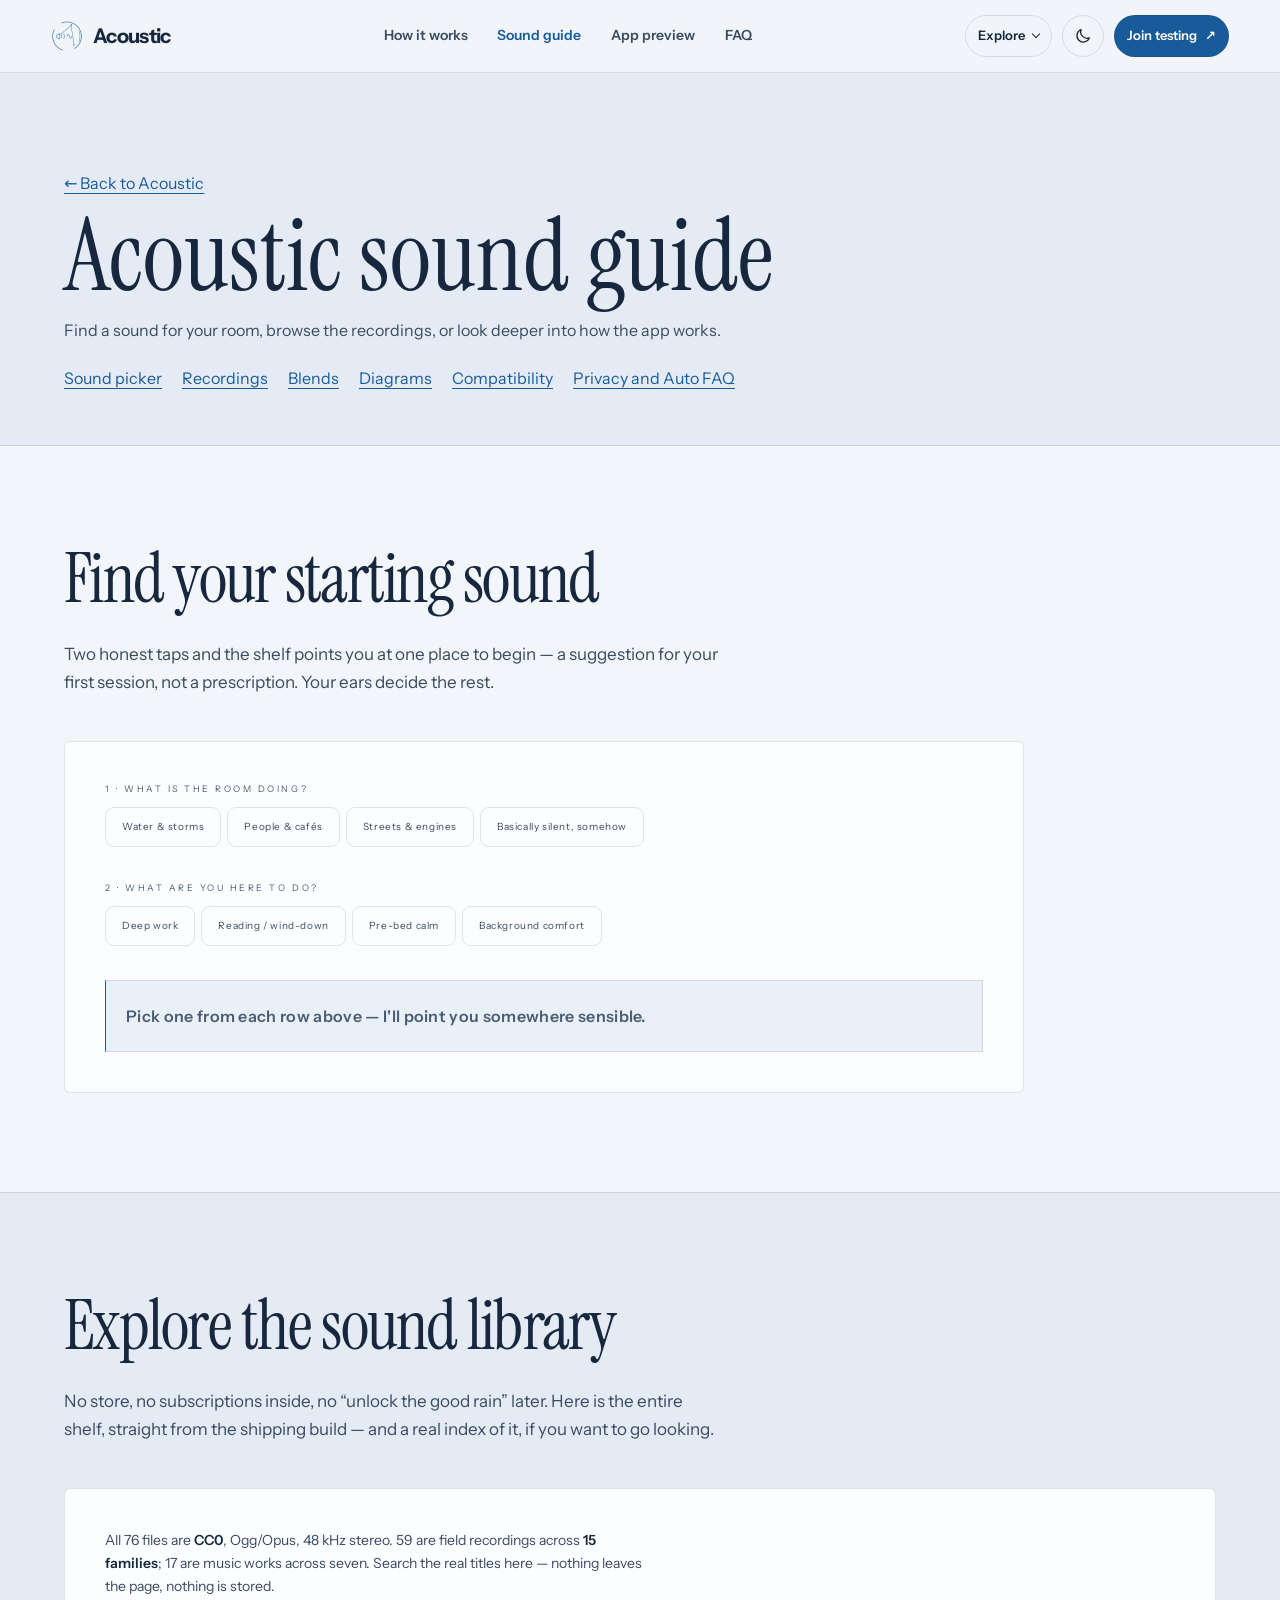
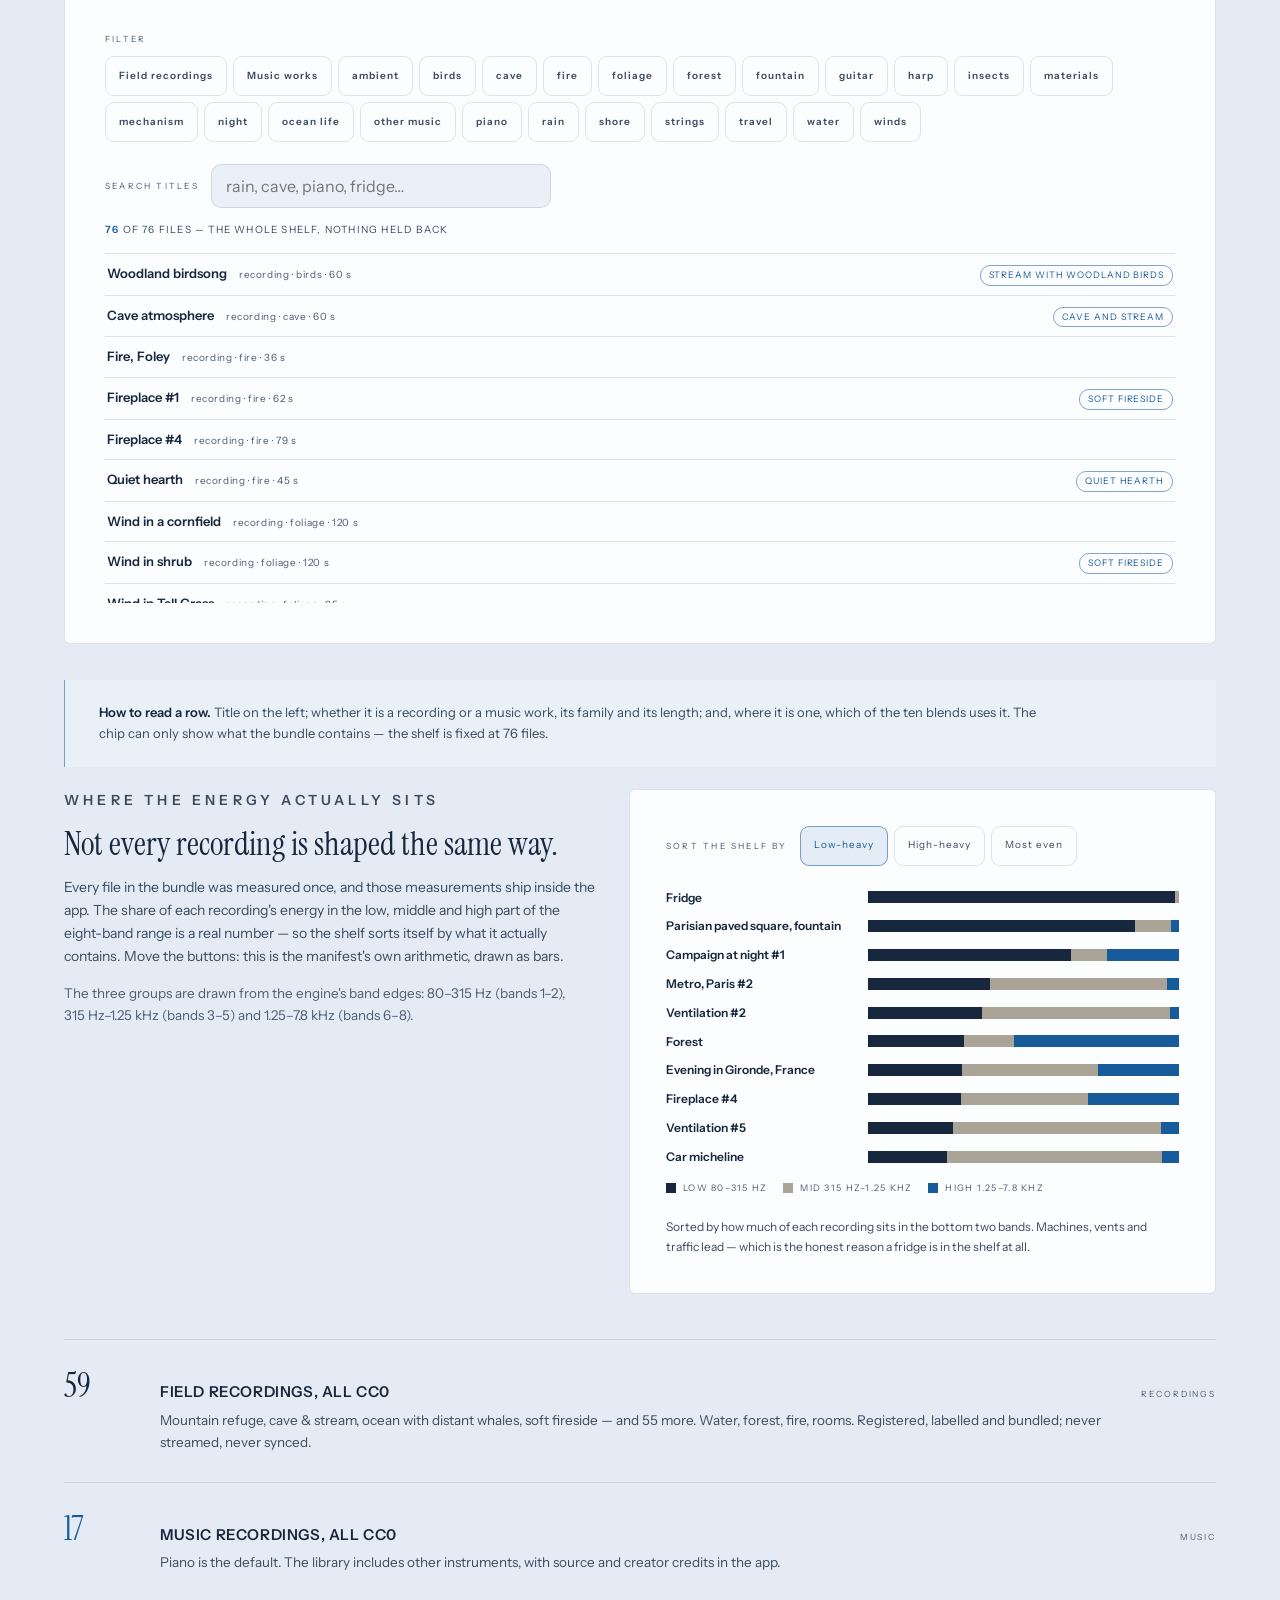
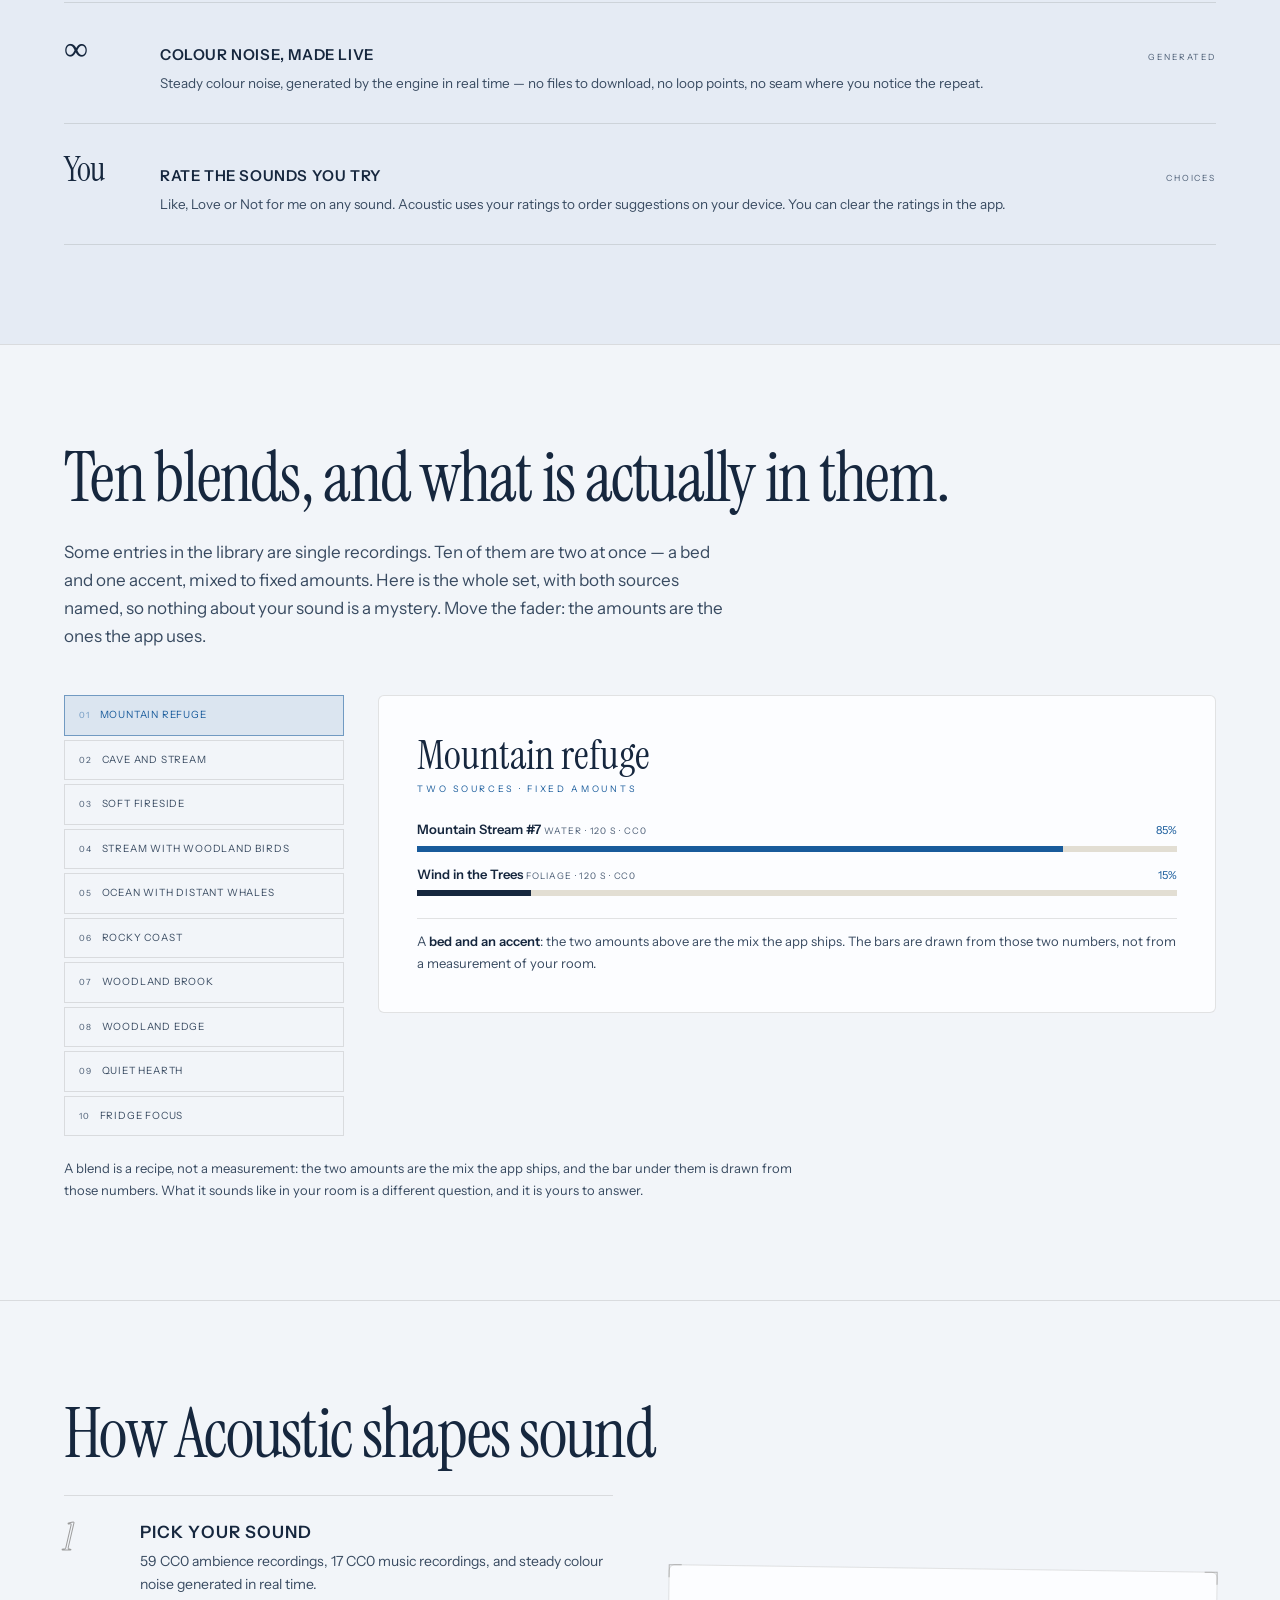
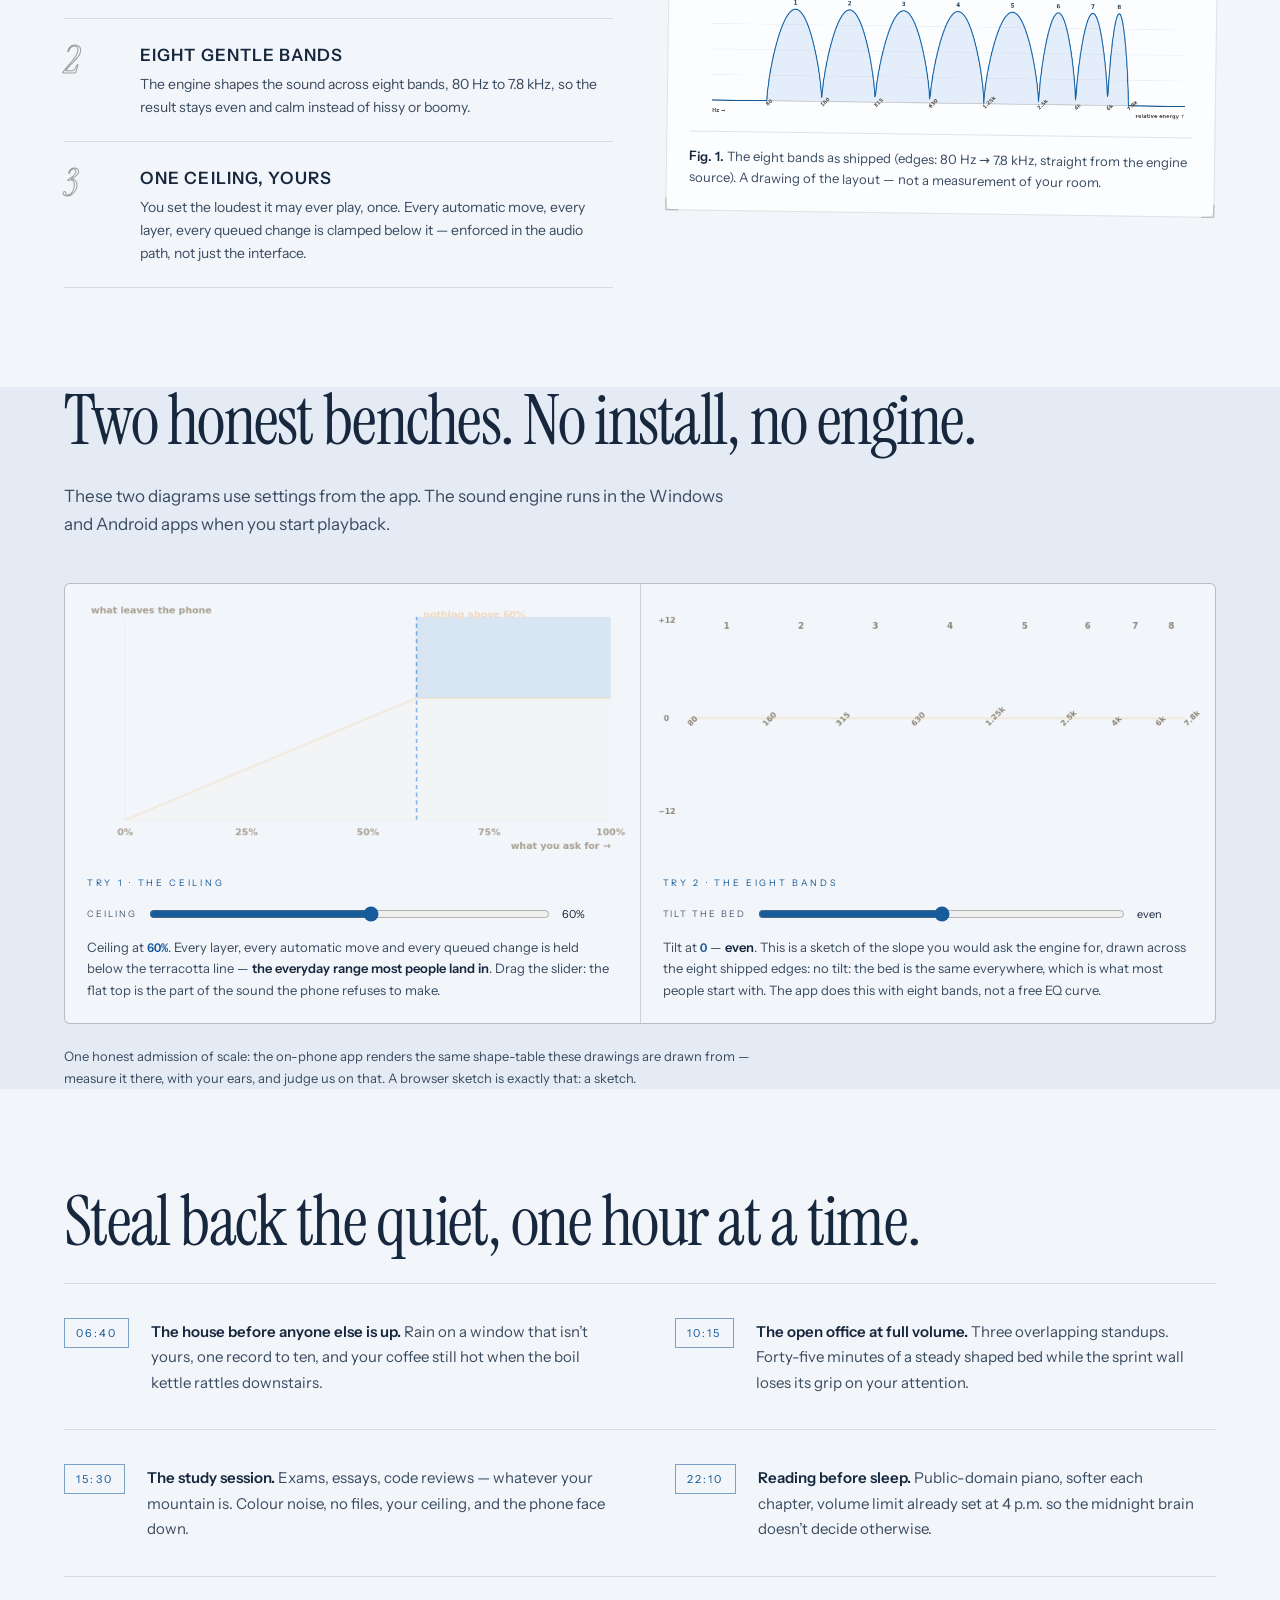
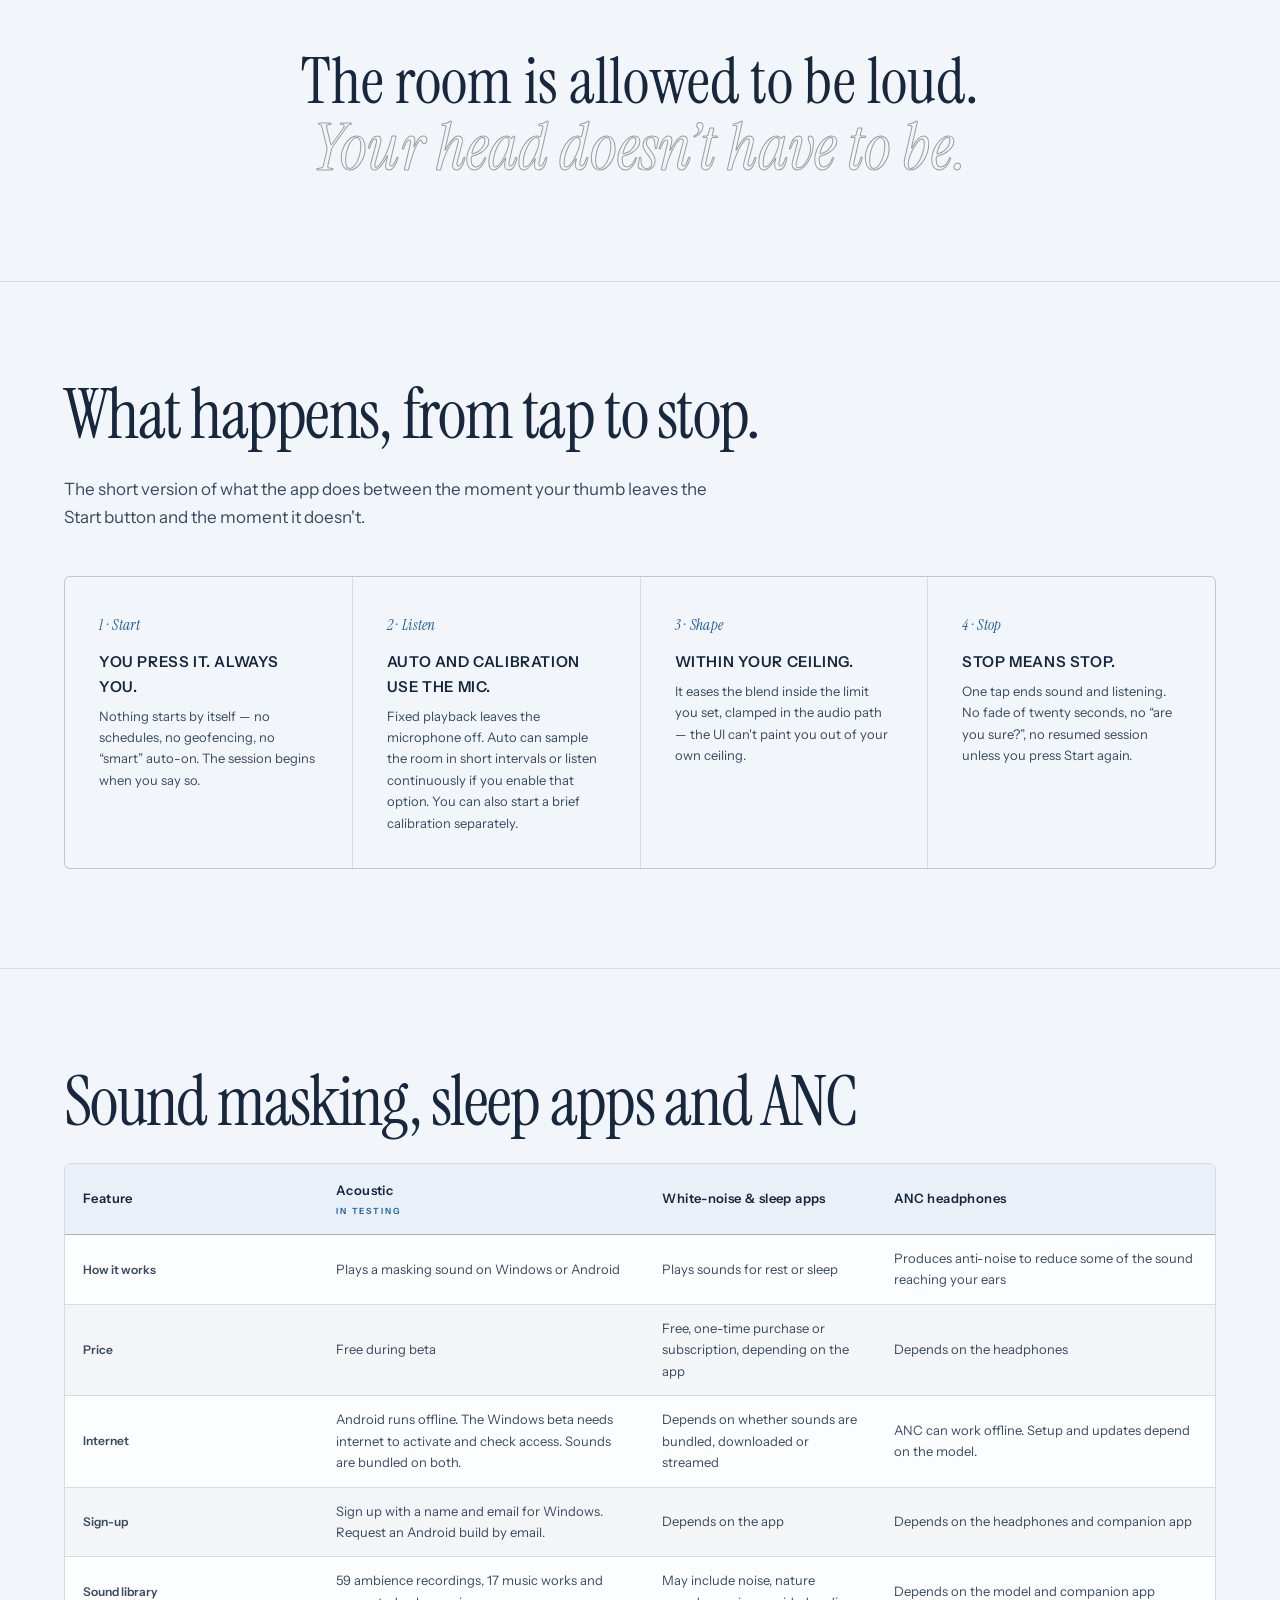
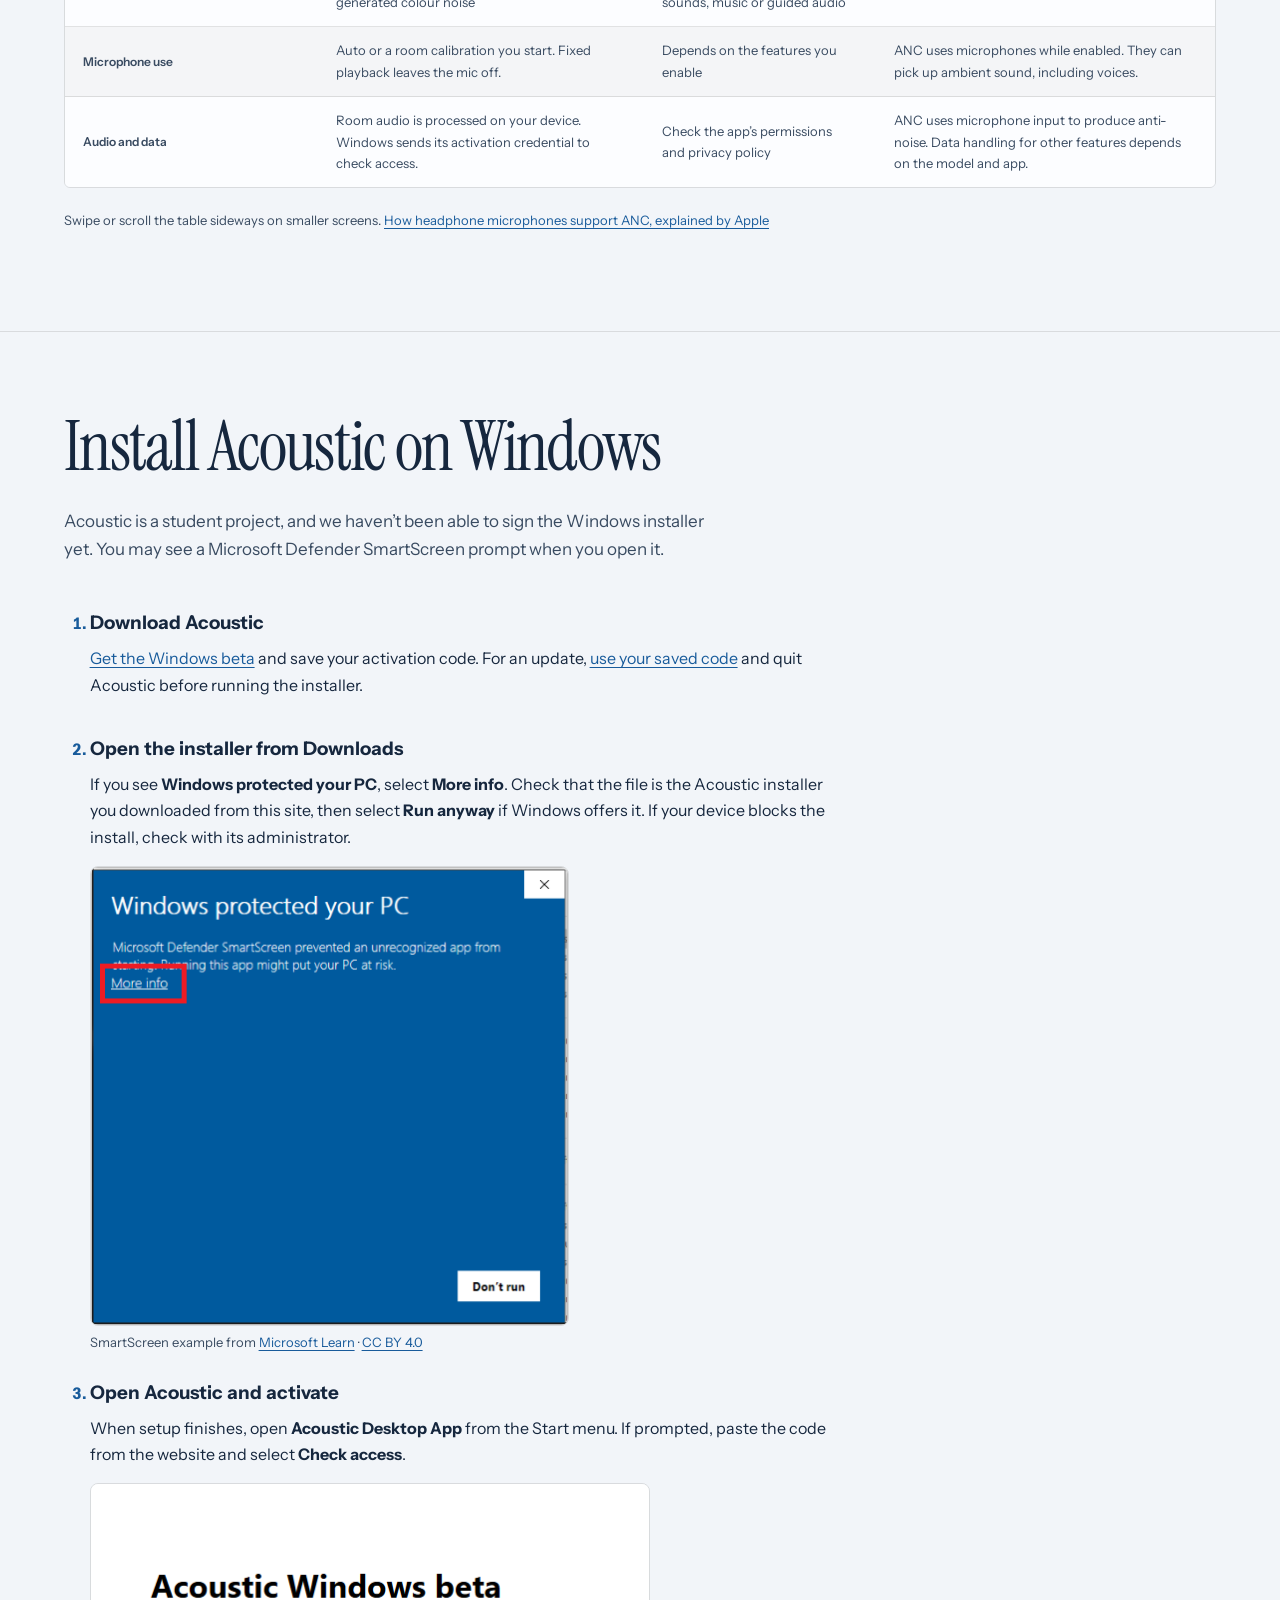
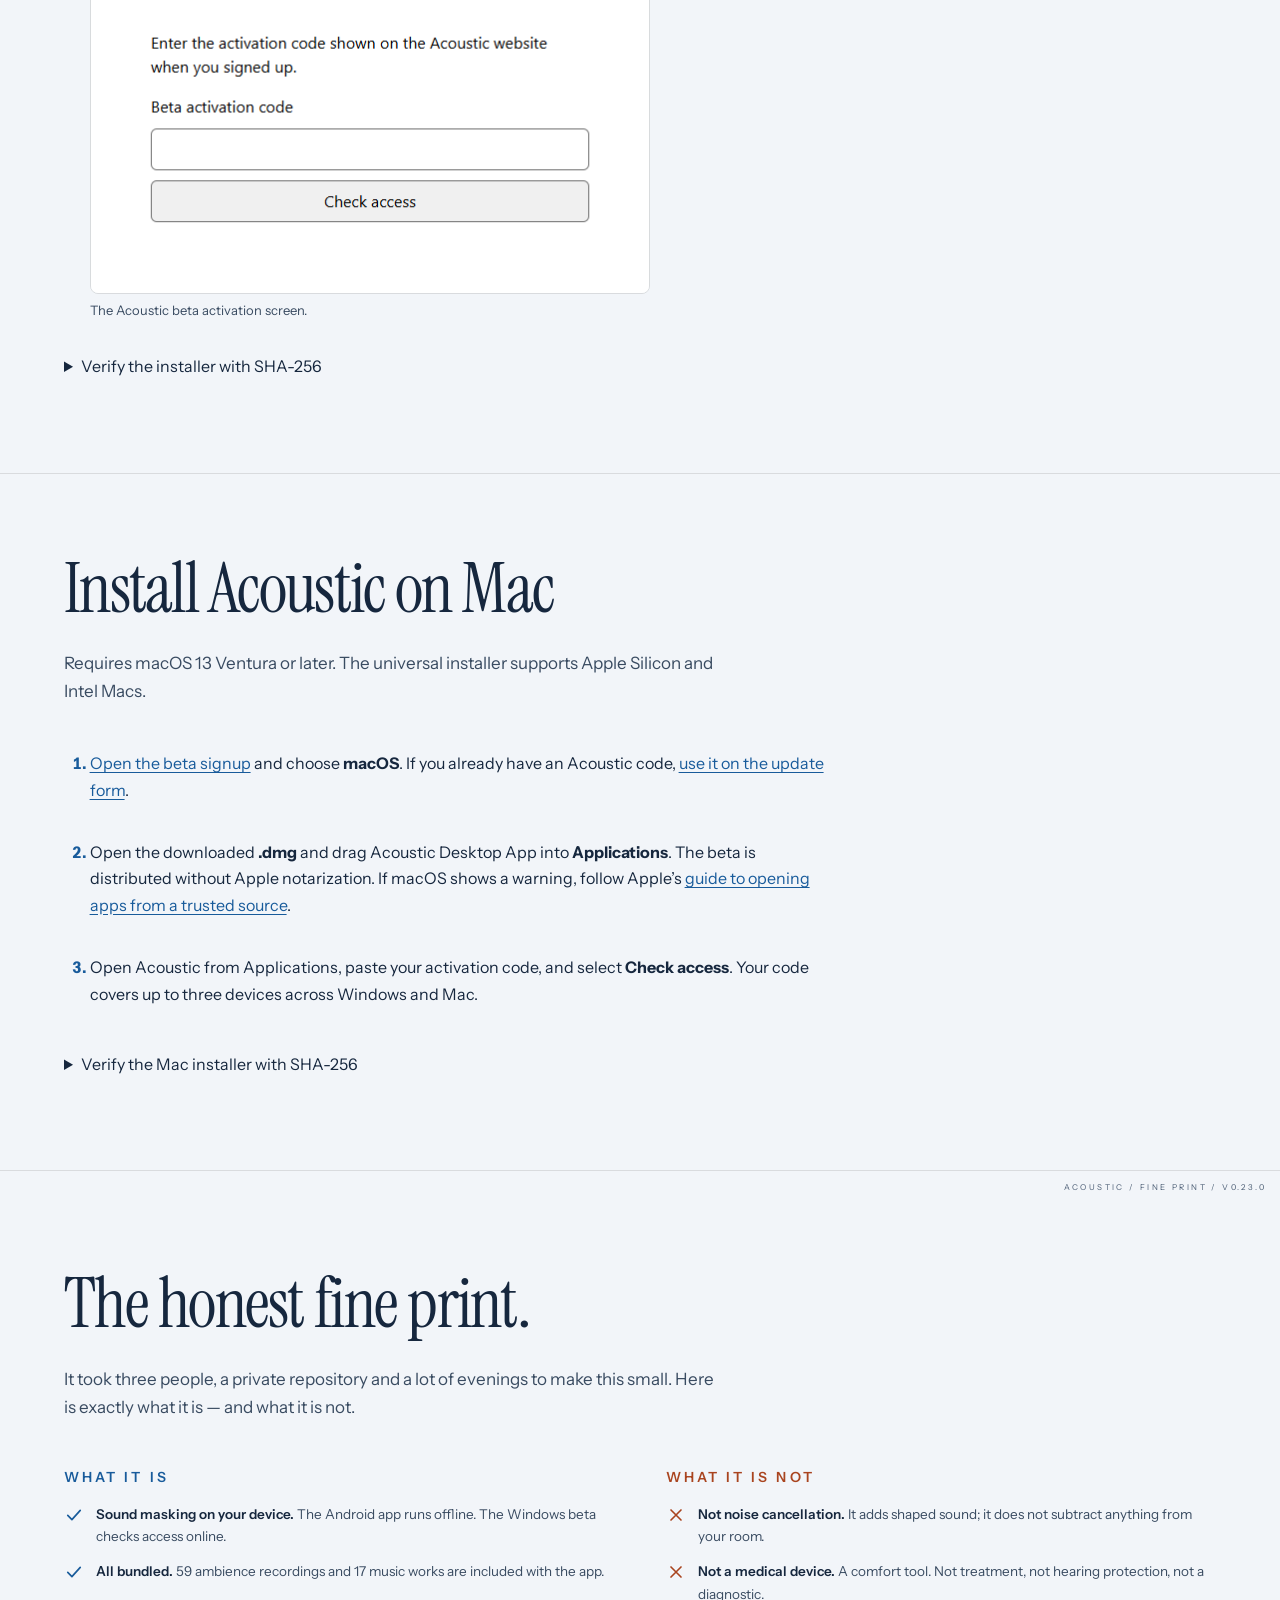
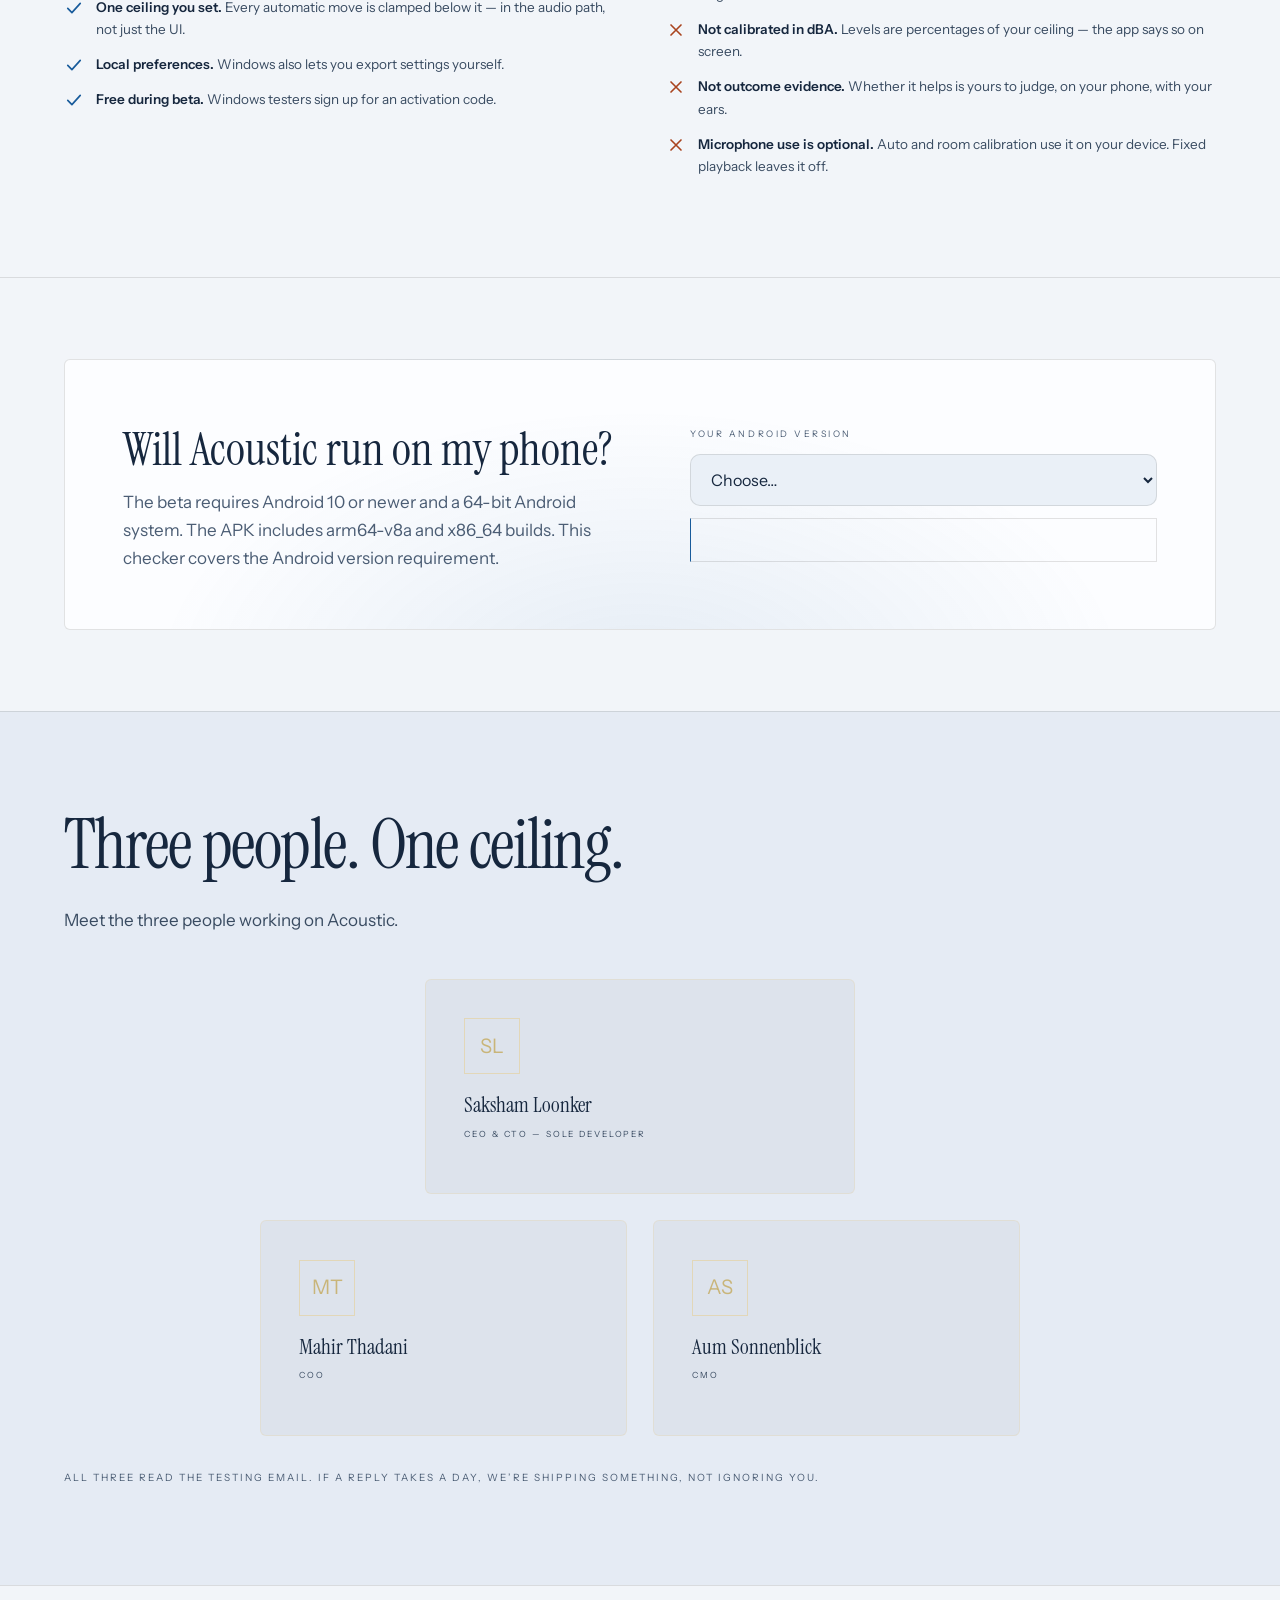
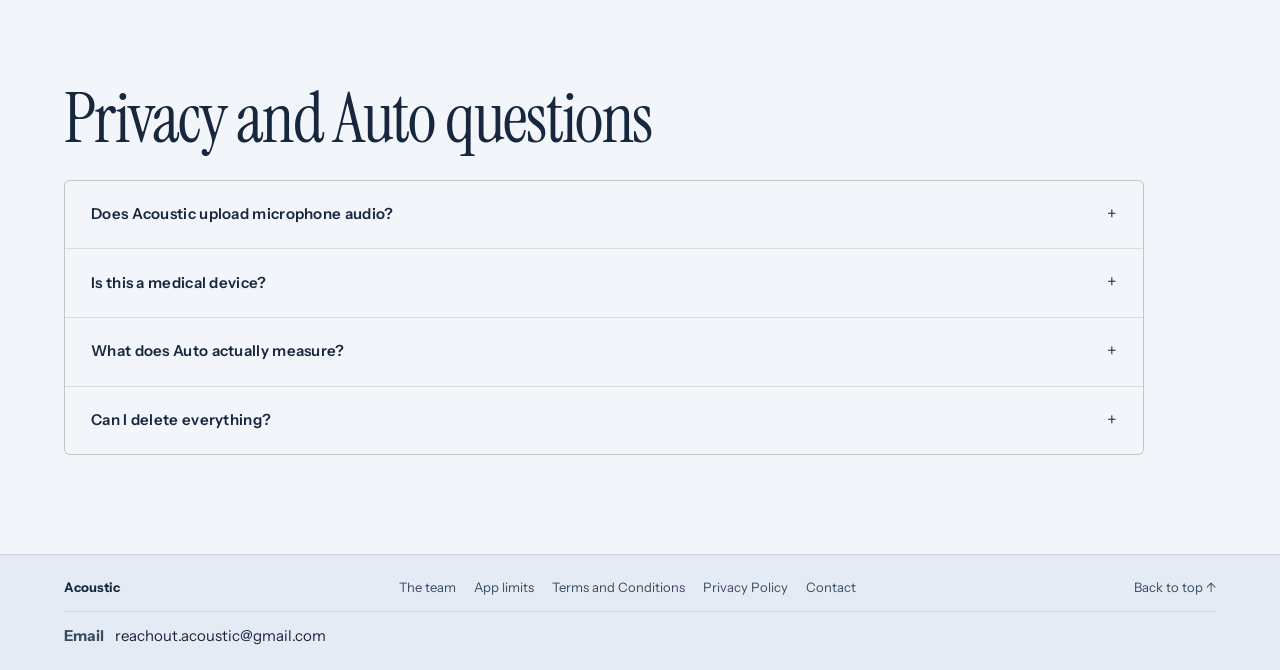
==== guide.html @ ef5dbf3a "Publish the managed Mac beta with shared desktop access" ====
<!DOCTYPE html>
<html lang="en">
<head>
  <meta charset="utf-8">
  <meta name="viewport" content="width=device-width, initial-scale=1">
  <title>Acoustic sound guide</title>
  <meta name="description" content="Explore Acoustic&rsquo;s recordings, blends, and sound-shaping tools.">
  <meta name="theme-color" media="(prefers-color-scheme: light)" content="#f2f5f9">
<meta name="theme-color" media="(prefers-color-scheme: dark)" content="#0b1019">
<script>
  (function () {
    try {
      var saved = localStorage.getItem("acoustic-theme");
      var theme = (saved === "light" || saved === "dark") ? saved : (window.matchMedia("(prefers-color-scheme: light)").matches ? "light" : "dark");
      document.documentElement.setAttribute("data-theme", theme);
    } catch (e) {
      document.documentElement.setAttribute("data-theme", "dark");
    }
  })();
</script>
  <link rel="icon" type="image/png" sizes="64x64" href="favicon.png">
  <link rel="apple-touch-icon" href="apple-touch-icon.png">
  <meta property="og:type" content="website">
  <meta property="og:title" content="Acoustic sound guide">
  <meta property="og:description" content="Explore Acoustic&rsquo;s recordings, blends, and sound-shaping tools.">
  <meta property="og:image" content="assets/og-image.png">
  <meta name="twitter:card" content="summary_large_image">
  <link rel="stylesheet" href="styles.css">
</head>
<body>

<a class="skip-link" href="#top">Skip to main content</a>
<div class="circle-cursor" aria-hidden="true"><i></i><b></b></div>
<header class="site-head" id="siteHead">
  <div class="head-inner">
    <a class="site-logo" href="index.html" aria-label="Acoustic home">
      <img class="logo-mark logo-ondark" src="assets/logo-mark-ondark.png" alt="" width="32" height="32">
      <img class="logo-mark logo-onlight" src="assets/logo-mark-onlight.png" alt="" width="32" height="32">
      <span class="logo-word">Acoustic</span>
    </a>
    <nav class="site-nav" aria-label="Main navigation">
      <a href="index.html#how">How it works</a>
      <a href="guide.html" aria-current="page">Sound guide</a>
      <a href="index.html#app">App preview</a>
      <a href="index.html#questions">FAQ</a>
    </nav>
    <div class="head-meta">
      <details class="nav-menu" id="sectionMenu">
        <summary>Explore <span aria-hidden="true"></span></summary>
        <nav class="nav-menu-links" aria-label="Explore Acoustic">
          <a href="index.html">Home</a>
          <a href="#picker">Find your sound</a>
          <a href="#inside">Sound library</a>
          <a href="#blends">Sound blends</a>
          <a href="#rig">Interactive diagrams</a>
          <a href="#compat">Compatibility</a>
          <a href="#team">The team</a>
          <a href="#questions">Privacy and Auto FAQ</a>
        </nav>
      </details>
      <button type="button" class="theme-toggle" id="themeToggle" aria-pressed="false" aria-label="Toggle light and dark mode" title="Toggle light and dark mode">
        <svg class="theme-sun" width="18" height="18" viewBox="0 0 24 24" fill="none" stroke="currentColor" stroke-width="1.7" stroke-linecap="round" aria-hidden="true"><circle cx="12" cy="12" r="4.2"/><path d="M12 2v3M12 19v3M2 12h3M19 12h3M4 4l2 2M18 18l2 2M4 20l2-2M18 6l2-2"/></svg>
        <svg class="theme-moon" width="18" height="18" viewBox="0 0 24 24" fill="none" stroke="currentColor" stroke-width="1.7" stroke-linecap="round" stroke-linejoin="round" aria-hidden="true"><path d="M20.4 14.5A8.5 8.5 0 0 1 9.5 3.6a8.5 8.5 0 1 0 10.9 10.9z"/></svg>
      </button>
      <a class="head-cta" href="index.html#get">Join testing <span aria-hidden="true">&nearr;</span></a>
    </div>
  </div>
  <div class="reading-progress" aria-hidden="true"></div>
</header>

<main id="top" tabindex="-1">
  <section class="guide-intro">
    <div class="wrap">
      <a class="guide-back" href="index.html">&larr; Back to Acoustic</a>
      <h1>Acoustic sound guide</h1>
      <p>Find a sound for your room, browse the recordings, or look deeper into how the app works.</p>
      <nav aria-label="Guide contents">
        <a href="#picker">Sound picker</a>
        <a href="#inside">Recordings</a>
        <a href="#blends">Blends</a>
        <a href="#rig">Diagrams</a>
        <a href="#compat">Compatibility</a>
        <a href="#questions">Privacy and Auto FAQ</a>
      </nav>
    </div>
  </section>
  <section class="band" id="picker">
    <div class="wrap">
      <div class="sec-head"><h2>Find your starting sound</h2></div>
      <p class="sec-strap">Two honest taps and the shelf points you at one place to begin — a suggestion for your first session, not a prescription. Your ears decide the rest.</p>
      <div class="picker" id="startPicker">
        <div class="picker-q">
          <p class="picker-label" id="q1Label">1 · What is the room doing?</p>
          <div class="picker-opts" role="group" aria-labelledby="q1Label" data-q="room">
            <button type="button" data-answer="water" aria-pressed="false">Water &amp; storms</button>
            <button type="button" data-answer="voices" aria-pressed="false">People &amp; caf&eacute;s</button>
            <button type="button" data-answer="street" aria-pressed="false">Streets &amp; engines</button>
            <button type="button" data-answer="quiet" aria-pressed="false">Basically silent, somehow</button>
          </div>
        </div>
        <div class="picker-q">
          <p class="picker-label" id="q2Label">2 · What are you here to do?</p>
          <div class="picker-opts" role="group" aria-labelledby="q2Label" data-q="task">
            <button type="button" data-answer="deep" aria-pressed="false">Deep work</button>
            <button type="button" data-answer="read" aria-pressed="false">Reading / wind-down</button>
            <button type="button" data-answer="sleep" aria-pressed="false">Pre-bed calm</button>
            <button type="button" data-answer="comfort" aria-pressed="false">Background comfort</button>
          </div>
        </div>
        <div class="picker-result" id="pickerResult" data-ready="false" role="status" aria-live="polite">
          <strong>Pick one from each row above — I'll point you somewhere sensible.</strong>
        </div>
      </div>
    </div>
  </section>
  <section class="band band-tint" id="inside">
    <div class="wrap">
      <div class="sec-head"><h2>Explore the sound library</h2></div>
      <p class="sec-strap">No store, no subscriptions inside, no &ldquo;unlock the good rain&rdquo; later. Here is the entire shelf, straight from the shipping build — and a real index of it, if you want to go looking.</p>
      <div class="shelf-index">
        <p class="shelf-line">All 76 files are <b>CC0</b>, Ogg/Opus, 48&nbsp;kHz stereo. 59 are field recordings across <b>15 families</b>; 17 are music works across seven. Search the real titles here — nothing leaves the page, nothing is stored.</p>
        <div class="shelf-filter" role="group" aria-labelledby="shelfFilterLabel">
          <p class="shelf-filter-label" id="shelfFilterLabel">Filter</p>
          <div class="shelf-chips" id="shelfChips"></div>
        </div>
        <p class="shelf-search-line">
          <label for="shelfSearch">Search titles</label>
          <input type="search" id="shelfSearch" placeholder="rain, cave, piano, fridge…" autocomplete="off">
        </p>
        <p class="shelf-count-line" id="shelfCount" role="status" aria-live="polite"></p>
        <div class="shelf-list" id="shelfList" role="group" aria-label="Bundled files" tabindex="0"></div>
      </div>
      <div class="shelf-key-line">
        <p><b>How to read a row.</b> Title on the left; whether it is a recording or a music work, its family and its length; and, where it is one, which of the ten blends uses it. The chip can only show what the bundle contains — the shelf is fixed at 76 files.</p>
      </div>
      <div class="spectrum" id="spectrum">
        <div class="spectrum-copy">
          <p class="eyebrow">Where the energy actually sits</p>
          <h3>Not every recording is shaped the same&nbsp;way.</h3>
          <p>Every file in the bundle was measured once, and those measurements ship inside the app. The share of each recording's energy in the low, middle and high part of the eight-band range is a real number — so the shelf sorts itself by what it actually contains. Move the buttons: this is the manifest's own arithmetic, drawn as bars.</p>
          <p class="spectrum-hint">The three groups are drawn from the engine's band edges: 80–315&nbsp;Hz (bands 1–2), 315&nbsp;Hz–1.25&nbsp;kHz (bands 3–5) and 1.25–7.8&nbsp;kHz (bands 6–8).</p>
        </div>
        <div class="spectrum-panel">
          <div class="spectrum-opts" role="group" aria-labelledby="specLabel">
            <p class="spectrum-label" id="specLabel">Sort the shelf by</p>
            <button type="button" data-spec="low" aria-pressed="true">Low-heavy</button>
            <button type="button" data-spec="high" aria-pressed="false">High-heavy</button>
            <button type="button" data-spec="even" aria-pressed="false">Most even</button>
          </div>
          <div class="spectrum-bars" id="specBars" role="img" aria-label="Low, middle and high energy share for the ten most extreme recordings"></div>
          <ul class="spectrum-key">
            <li><b class="swatch spec-low" aria-hidden="true"></b>low 80–315&nbsp;Hz</li>
            <li><b class="swatch spec-mid" aria-hidden="true"></b>mid 315&nbsp;Hz–1.25&nbsp;kHz</li>
            <li><b class="swatch spec-high" aria-hidden="true"></b>high 1.25–7.8&nbsp;kHz</li>
          </ul>
          <p class="spectrum-read" id="specRead" role="status" aria-live="polite"></p>
        </div>
      </div>
      <ul class="contents" aria-label="What the install contains">
        <li class="contents-row">
          <p class="contents-n">59</p>
          <div class="contents-body"><h3>field recordings, all CC0</h3><p>Mountain refuge, cave &amp; stream, ocean with distant whales, soft fireside — and 55 more. Water, forest, fire, rooms. Registered, labelled and bundled; never streamed, never synced.</p></div>
          <span class="contents-tag">recordings</span>
        </li>
        <li class="contents-row">
          <p class="contents-n">17</p>
          <div class="contents-body"><h3>music recordings, all CC0</h3><p>Piano is the default. The library includes other instruments, with source and creator credits in the app.</p></div>
          <span class="contents-tag">music</span>
        </li>
        <li class="contents-row">
          <p class="contents-n">&infin;</p>
          <div class="contents-body"><h3>colour noise, made live</h3><p>Steady colour noise, generated by the engine in real time — no files to download, no loop points, no seam where you notice the repeat.</p></div>
          <span class="contents-tag">generated</span>
        </li>
        <li class="contents-row">
          <p class="contents-n">You</p>
          <div class="contents-body"><h3>Rate the sounds you try</h3><p>Like, Love or Not for me on any sound. Acoustic uses your ratings to order suggestions on your device. You can clear the ratings in the app.</p></div>
          <span class="contents-tag">choices</span>
        </li>
      </ul>
    </div>
  </section>
  <section class="band band-blend" id="blends">
    <div class="wrap">
      <div class="sec-head"><h2>Ten blends, and what is actually in&nbsp;them.</h2></div>
      <p class="sec-strap">Some entries in the library are single recordings. Ten of them are two at once — a bed and one accent, mixed to fixed amounts. Here is the whole set, with both sources named, so nothing about your sound is a mystery. Move the fader: the amounts are the ones the app uses.</p>
      <div class="blend-grid" id="blendGrid">
        <div class="blend-list" role="group" aria-label="The ten blends"></div>
        <div class="blend-detail specimen-frame" id="blendDetail" role="status" aria-live="polite" data-ticks>
          <p class="blend-hint">Pick a blend on the left — or the buttons above, on a phone.</p>
        </div>
      </div>
      <p class="blend-note">A blend is a recipe, not a measurement: the two amounts are the mix the app ships, and the bar under them is drawn from those numbers. What it sounds like in your room is a different question, and it is yours to answer.</p>
    </div>
  </section>
  <section class="band" id="shaping">
    <div class="wrap">
      <div class="sec-head"><h2>How Acoustic shapes sound</h2></div>
      <div class="how-grid">
        <div class="steps">
          <div class="step">
            <div class="step-no">1</div>
            <div>
              <h3>Pick your sound</h3>
              <p>59 CC0 ambience recordings, 17 CC0 music recordings, and steady colour noise generated in real time.</p>
            </div>
          </div>
          <div class="step">
            <div class="step-no">2</div>
            <div>
              <h3>Eight gentle bands</h3>
              <p>The engine shapes the sound across eight bands, 80&nbsp;Hz to 7.8&nbsp;kHz, so the result stays even and calm instead of hissy or boomy.</p>
            </div>
          </div>
          <div class="step">
            <div class="step-no">3</div>
            <div>
              <h3>One ceiling, yours</h3>
              <p>You set the loudest it may ever play, once. Every automatic move, every layer, every queued change is clamped below it — enforced in the audio path, not just the interface.</p>
            </div>
          </div>
        </div>
        <figure class="fig-card specimen-frame" style="margin:0; transform: rotate(0.8deg)" data-ticks>
          <canvas id="figBands" width="900" height="230" role="img" aria-label="Response plot of the eight masking bands, from 80 Hz to 7.8 kHz"></canvas>
          <figcaption class="fig-cap"><b>Fig. 1.</b> The eight bands as shipped (edges: 80&nbsp;Hz &rarr; 7.8&nbsp;kHz, straight from the engine source). A drawing of the layout — not a measurement of your room.</figcaption>
        </figure>
      </div>
    </div>
  </section>
  <section class="rig-band" id="rig">
    <div class="wrap">
      <div class="sec-head"><h2>Two honest benches. No install, no engine.</h2></div>
      <p class="sec-strap">These two diagrams use settings from the app. The sound engine runs in the Windows and Android apps when you start playback.</p>
      <div class="tools-grid" id="toolsGrid">
        <article class="tool" data-tool="ceiling">
          <div class="tool-frame">
            <canvas id="toolCeiling" width="640" height="300" role="img" aria-label="Transfer curve: ceiling level on the horizontal axis, what leaves the phone on the vertical axis, with a flat clipped top"></canvas>
          </div>
          <div class="tool-body">
            <p class="tool-kicker">Try 1 · the ceiling</p>
            <div class="tool-read" id="ceilRead" role="status" aria-live="polite"></div>
          </div>
        </article>
        <article class="tool" data-tool="fader">
          <div class="tool-frame">
            <canvas id="toolFader" width="640" height="300" role="img" aria-label="The eight shipped band edges, with your colour-noise tilt applied as a slope across the range"></canvas>
          </div>
          <div class="tool-body">
            <p class="tool-kicker">Try 2 · the eight bands</p>
            <div class="tool-ctl">
              <label for="tilt">Tilt the bed</label>
              <input type="range" id="tilt" min="-100" max="100" value="0" step="5">
              <output id="tiltOut" for="tilt">even</output>
            </div>
            <div class="tool-read" id="faderRead" role="status" aria-live="polite"></div>
          </div>
        </article>
      </div>
      <p class="compare-note">One honest admission of scale: the on-phone app renders the same shape-table these drawings are drawn from — measure it there, with your ears, and judge us on that. A browser sketch is exactly that: a sketch.</p>
    </div>
  </section>
  <section class="band band-quote ink" id="day">
    <div class="wrap">
      <div class="sec-head"><h2>Steal back the quiet, one hour at a time.</h2></div>
      <div class="day-grid">
        <div class="day-item"><p class="day-time">06:40</p><p class="day-body"><b>The house before anyone else is up.</b> Rain on a window that isn&rsquo;t yours, one record to ten, and your coffee still hot when the boil kettle rattles downstairs.</p></div>
        <div class="day-item day-item-out"><p class="day-time">10:15</p><p class="day-body"><b>The open office at full volume.</b> Three overlapping standups. Forty-five minutes of a steady shaped bed while the sprint wall loses its grip on your attention.</p></div>
        <div class="day-item"><p class="day-time">15:30</p><p class="day-body"><b>The study session.</b> Exams, essays, code reviews — whatever your mountain is. Colour noise, no files, your ceiling, and the phone face down.</p></div>
        <div class="day-item day-item-out"><p class="day-time">22:10</p><p class="day-body"><b>Reading before sleep.</b> Public-domain piano, softer each chapter, volume limit already set at 4 p.m. so the midnight brain doesn&rsquo;t decide otherwise.</p></div>
      </div>
      <blockquote class="manifesto">The room is allowed to be loud.<br><em>Your head doesn&rsquo;t have to be.</em>
        <svg class="scribble" viewBox="0 0 220 24" aria-hidden="true" fill="none" stroke="currentColor" stroke-width="2.4" stroke-linecap="round"><path d="M4 14 C40 6, 66 17, 96 10 S 150 15, 216 8"/></svg>
      </blockquote>
    </div>
  </section>
  <section class="band" id="session">
    <div class="wrap">
      <div class="sec-head"><h2>What happens, from tap to stop.</h2></div>
      <p class="sec-strap">The short version of what the app does between the moment your thumb leaves the Start button and the moment it doesn't.</p>
      <div class="anatomy">
        <div class="anatomy-step">
          <code>1 · Start</code>
          <h3>You press it. Always you.</h3>
          <p>Nothing starts by itself — no schedules, no geofencing, no &ldquo;smart&rdquo; auto-on. The session begins when you say so.</p>
        </div>
        <div class="anatomy-step">
          <code>2 · Listen</code>
          <h3>Auto and calibration use the mic.</h3>
          <p>Fixed playback leaves the microphone off. Auto can sample the room in short intervals or listen continuously if you enable that option. You can also start a brief calibration separately.</p>
        </div>
        <div class="anatomy-step">
          <code>3 · Shape</code>
          <h3>Within your ceiling.</h3>
          <p>It eases the blend inside the limit you set, clamped in the audio path — the UI can't paint you out of your own ceiling.</p>
        </div>
        <div class="anatomy-step">
          <code>4 · Stop</code>
          <h3>Stop means stop.</h3>
          <p>One tap ends sound and listening. No fade of twenty seconds, no &ldquo;are you sure?&rdquo;, no resumed session unless you press Start again.</p>
        </div>
      </div>
    </div>
  </section>
  <section class="band" id="compare">
    <div class="wrap">
      <div class="sec-head"><h2 id="compare-heading">Sound masking, sleep apps and ANC</h2></div>
      <div class="compare-scroll" role="region" aria-labelledby="compare-heading" tabindex="0">
        <table class="compare">
          <thead>
            <tr><th scope="col">Feature</th><th scope="col">Acoustic <span>in testing</span></th><th scope="col">White-noise &amp; sleep apps</th><th scope="col">ANC headphones</th></tr>
          </thead>
          <tbody>
            <tr><th scope="row">How it works</th><td>Plays a masking sound on Windows or Android</td><td>Plays sounds for rest or sleep</td><td>Produces anti-noise to reduce some of the sound reaching your ears</td></tr>
            <tr><th scope="row">Price</th><td>Free during beta</td><td>Free, one-time purchase or subscription, depending on the app</td><td>Depends on the headphones</td></tr>
            <tr><th scope="row">Internet</th><td>Android runs offline. The Windows beta needs internet to activate and check access. Sounds are bundled on both.</td><td>Depends on whether sounds are bundled, downloaded or streamed</td><td>ANC can work offline. Setup and updates depend on the model.</td></tr>
            <tr><th scope="row">Sign-up</th><td>Sign up with a name and email for Windows. Request an Android build by email.</td><td>Depends on the app</td><td>Depends on the headphones and companion app</td></tr>
            <tr><th scope="row">Sound library</th><td>59 ambience recordings, 17 music works and generated colour noise</td><td>May include noise, nature sounds, music or guided audio</td><td>Depends on the model and companion app</td></tr>
            <tr><th scope="row">Microphone use</th><td>Auto or a room calibration you start. Fixed playback leaves the mic off.</td><td>Depends on the features you enable</td><td>ANC uses microphones while enabled. They can pick up ambient sound, including voices.</td></tr>
            <tr><th scope="row">Audio and data</th><td>Room audio is processed on your device. Windows sends its activation credential to check access.</td><td>Check the app&rsquo;s permissions and privacy policy</td><td>ANC uses microphone input to produce anti-noise. Data handling for other features depends on the model and app.</td></tr>
          </tbody>
        </table>
      </div>
      <p class="compare-note">Swipe or scroll the table sideways on smaller screens. <a href="https://support.apple.com/en-us/108918">How headphone microphones support ANC, explained by Apple</a></p>
    </div>
  </section>
  <section class="band band-tight" id="windows-install">
    <div class="wrap">
      <div class="sec-head"><h2>Install Acoustic on Windows</h2></div>
      <p class="sec-strap">Acoustic is a student project, and we haven&rsquo;t been able to sign the Windows installer yet. You may see a Microsoft Defender SmartScreen prompt when you open it.</p>
      <ol class="windows-install-steps">
        <li>
          <h3>Download Acoustic</h3>
          <p><a href="index.html#windows-beta">Get the Windows beta</a> and save your activation code. For an update, <a href="index.html#windows-update">use your saved code</a> and quit Acoustic before running the installer.</p>
        </li>
        <li>
          <h3>Open the installer from Downloads</h3>
          <p>If you see <strong>Windows protected your PC</strong>, select <strong>More info</strong>. Check that the file is the Acoustic installer you downloaded from this site, then select <strong>Run anyway</strong> if Windows offers it. If your device blocks the install, check with its administrator.</p>
          <figure>
            <img src="assets/screenshots/windows-smartscreen.png" alt="Microsoft Defender SmartScreen warning with the More info link highlighted." width="479" height="460" loading="lazy" decoding="async">
            <figcaption>SmartScreen example from <a href="https://learn.microsoft.com/en-us/power-automate/desktop-flows/dynamics365-cs-rpa#install-and-configure-contoso-crm-app">Microsoft Learn</a> · <a href="https://creativecommons.org/licenses/by/4.0/">CC BY 4.0</a></figcaption>
          </figure>
        </li>
        <li>
          <h3>Open Acoustic and activate</h3>
          <p>When setup finishes, open <strong>Acoustic Desktop App</strong> from the Start menu. If prompted, paste the code from the website and select <strong>Check access</strong>.</p>
          <figure>
            <img src="assets/screenshots/windows-beta-activation.png" alt="Acoustic Windows beta activation screen with the code field and Check access button." width="560" height="410" loading="lazy" decoding="async">
            <figcaption>The Acoustic beta activation screen.</figcaption>
          </figure>
        </li>
      </ol>
      <details class="windows-install-checksum">
        <summary>Verify the installer with SHA-256</summary>
        <p>In PowerShell, replace the path below with the path to your downloaded installer and run the command. Compare the output to the published SHA-256.</p>
        <p><code>Get-FileHash -Algorithm SHA256 -LiteralPath "C:\path\to\installer.exe"</code></p>
        <p data-windows-version>Windows x64</p>
        <p><code data-windows-checksum></code></p>
        <p><a href="https://qsycldeqkdgteccdpsty.supabase.co/functions/v1/windows-beta/release">View current release details</a></p>
      </details>
    </div>
  </section>
  <section class="band band-tight" id="mac-install">
    <div class="wrap">
      <div class="sec-head"><h2>Install Acoustic on Mac</h2></div>
      <p class="sec-strap">Requires macOS 13 Ventura or later. The universal installer supports Apple Silicon and Intel Macs.</p>
      <ol class="windows-install-steps">
        <li><p><a href="index.html#windows-beta">Open the beta signup</a> and choose <strong>macOS</strong>. If you already have an Acoustic code, <a href="index.html#windows-update">use it on the update form</a>.</p></li>
        <li><p>Open the downloaded <strong>.dmg</strong> and drag Acoustic Desktop App into <strong>Applications</strong>. The beta is distributed without Apple notarization. If macOS shows a warning, follow Apple&rsquo;s <a href="https://support.apple.com/en-us/102445">guide to opening apps from a trusted source</a>.</p></li>
        <li><p>Open Acoustic from Applications, paste your activation code, and select <strong>Check access</strong>. Your code covers up to three devices across Windows and Mac.</p></li>
      </ol>
      <details class="windows-install-checksum">
        <summary>Verify the Mac installer with SHA-256</summary>
        <p>Run <code>shasum -a 256 /path/to/installer.dmg</code> in Terminal with the path to your downloaded file. Compare the result to the published SHA-256.</p>
        <p><code data-mac-checksum></code></p>
      </details>
    </div>
  </section>
  <section class="band" id="fineprint">
    <div class="wrap">
      <div class="sec-head"><h2>The honest fine print.</h2></div>
      <p class="sec-strap">It took three people, a private repository and a lot of evenings to make this small. Here is exactly what it is — and what it is not.</p>
      <div class="fineprint-wrap">
      <div class="promise-grid">
        <div class="promise-card good">
          <h3>What it is</h3>
          <ul class="promise-list">
            <li><svg width="20" height="20" viewBox="0 0 24 24" fill="none" stroke="currentColor" stroke-width="2" stroke-linecap="round" stroke-linejoin="round" aria-hidden="true"><path d="M4.5 12.5l5 5L19.5 6.5"/></svg><span><b>Sound masking on your device.</b> The Android app runs offline. The Windows beta checks access online.</span></li>
            <li><svg width="20" height="20" viewBox="0 0 24 24" fill="none" stroke="currentColor" stroke-width="2" stroke-linecap="round" stroke-linejoin="round" aria-hidden="true"><path d="M4.5 12.5l5 5L19.5 6.5"/></svg><span><b>All bundled.</b> 59 ambience recordings and 17 music works are included with the app.</span></li>
            <li><svg width="20" height="20" viewBox="0 0 24 24" fill="none" stroke="currentColor" stroke-width="2" stroke-linecap="round" stroke-linejoin="round" aria-hidden="true"><path d="M4.5 12.5l5 5L19.5 6.5"/></svg><span><b>One ceiling you set.</b> Every automatic move is clamped below it — in the audio path, not just the UI.</span></li>
            <li><svg width="20" height="20" viewBox="0 0 24 24" fill="none" stroke="currentColor" stroke-width="2" stroke-linecap="round" stroke-linejoin="round" aria-hidden="true"><path d="M4.5 12.5l5 5L19.5 6.5"/></svg><span><b>Local preferences.</b> Windows also lets you export settings yourself.</span></li>
            <li><svg width="20" height="20" viewBox="0 0 24 24" fill="none" stroke="currentColor" stroke-width="2" stroke-linecap="round" stroke-linejoin="round" aria-hidden="true"><path d="M4.5 12.5l5 5L19.5 6.5"/></svg><span><b>Free during beta.</b> Windows testers sign up for an activation code.</span></li>
          </ul>
        </div>
        <div class="promise-card bad">
          <h3>What it is not</h3>
          <ul class="promise-list">
            <li><svg width="20" height="20" viewBox="0 0 24 24" fill="none" stroke="currentColor" stroke-width="2" stroke-linecap="round" stroke-linejoin="round" aria-hidden="true"><path d="M6 6l12 12M18 6L6 18"/></svg><span><b>Not noise cancellation.</b> It adds shaped sound; it does not subtract anything from your room.</span></li>
            <li><svg width="20" height="20" viewBox="0 0 24 24" fill="none" stroke="currentColor" stroke-width="2" stroke-linecap="round" stroke-linejoin="round" aria-hidden="true"><path d="M6 6l12 12M18 6L6 18"/></svg><span><b>Not a medical device.</b> A comfort tool. Not treatment, not hearing protection, not a diagnostic.</span></li>
            <li><svg width="20" height="20" viewBox="0 0 24 24" fill="none" stroke="currentColor" stroke-width="2" stroke-linecap="round" stroke-linejoin="round" aria-hidden="true"><path d="M6 6l12 12M18 6L6 18"/></svg><span><b>Not calibrated in dBA.</b> Levels are percentages of your ceiling — the app says so on screen.</span></li>
            <li><svg width="20" height="20" viewBox="0 0 24 24" fill="none" stroke="currentColor" stroke-width="2" stroke-linecap="round" stroke-linejoin="round" aria-hidden="true"><path d="M6 6l12 12M18 6L6 18"/></svg><span><b>Not outcome evidence.</b> Whether it helps is yours to judge, on your phone, with your ears.</span></li>
            <li><svg width="20" height="20" viewBox="0 0 24 24" fill="none" stroke="currentColor" stroke-width="2" stroke-linecap="round" stroke-linejoin="round" aria-hidden="true"><path d="M6 6l12 12M18 6L6 18"/></svg><span><b>Microphone use is optional.</b> Auto and room calibration use it on your device. Fixed playback leaves it off.</span></li>
          </ul>
        </div>
      </div>
      </div>
    </div>
  </section>
  <section class="band band-tight" id="compat">
    <div class="wrap">
      <div class="compat-card">
        <div>
          <h2>Will Acoustic run on my phone?</h2>
          <p class="sec-strap" style="margin:14px 0 0">The beta requires Android 10 or newer and a 64-bit Android system. The APK includes arm64-v8a and x86_64 builds. This checker covers the Android version requirement.</p>
        </div>
        <form class="compat-form" id="compatForm">
          <label for="androidVersion">Your Android version</label>
          <select id="androidVersion" name="androidVersion" required>
            <option value="">Choose…</option>
            <option value="below10">Android 9 Pie or older (API 28-)</option>
            <option value="10">Android 10 — Q (API 29)</option>
            <option value="11">Android 11 (API 30)</option>
            <option value="12">Android 12 / 12L (API 31–32)</option>
            <option value="13">Android 13 (API 33)</option>
            <option value="14">Android 14 (API 34)</option>
            <option value="15">Android 15 (API 35)</option>
            <option value="16">Android 16 (API 36)</option>
          </select>
          <output id="compatResult" class="compat-result" role="status"></output>
        </form>
      </div>
    </div>
  </section>
  <section class="band band-tint" id="team">
    <div class="wrap">
      <div class="sec-head"><h2>Three people. One ceiling.</h2></div>
      <p class="sec-strap">Meet the three people working on Acoustic.</p>
      <div class="team-triangle">
        <article class="member">
          <div class="monogram monogram-dim" aria-hidden="true">SL</div>
          <h3>Saksham Loonker</h3>
          <p class="member-role">CEO &amp; CTO — Sole Developer</p>
        </article>
        <div class="team-row">
          <article class="member">
            <div class="monogram monogram-dim" aria-hidden="true">MT</div>
            <h3>Mahir Thadani</h3>
            <p class="member-role">COO</p>
          </article>
          <article class="member">
            <div class="monogram monogram-dim" aria-hidden="true">AS</div>
            <h3>Aum Sonnenblick</h3>
            <p class="member-role">CMO</p>
          </article>
        </div>
      </div>
      <p class="team-note">All three read the testing email. If a reply takes a day, we&rsquo;re shipping something, not ignoring you.</p>
    </div>
  </section>
  <section class="band" id="questions">
    <div class="wrap">
      <div class="sec-head"><h2>Privacy and Auto questions</h2></div>
      <div class="qa">
        <details>
          <summary><span>Does Acoustic upload microphone audio?</span><span class="pm" aria-hidden="true">+</span></summary>
          <p>Acoustic processes microphone input on your device. The Android app has no internet permission. The Windows beta connects to check access. Read the <a href="legal.html#privacy">Privacy Policy</a> for details.</p>
        </details>
        <details>
          <summary><span>Is this a medical device?</span><span class="pm" aria-hidden="true">+</span></summary>
          <p>No. It is a comfort tool for noisy rooms. It is not hearing protection, not treatment, and not a diagnostic — and it cannot promise to erase a specific sound, so it doesn't try.</p>
        </details>
        <details>
          <summary><span>What does Auto actually measure?</span><span class="pm" aria-hidden="true">+</span></summary>
          <p>Auto measures the room&rsquo;s sound level and how its energy is distributed across frequencies. It uses those measurements to adjust the masking sound within your volume limit. These measurements describe sound at the device&rsquo;s microphone.</p>
        </details>
        <details>
          <summary><span>Can I delete everything?</span><span class="pm" aria-hidden="true">+</span></summary>
          <p>You can clear ratings and reset preferences in the app. Windows keeps its settings when you uninstall, so reset them in the app first if you want to clear them. Delete any settings files you exported separately. To request deletion of your beta signup record, use the <a href="legal.html#privacy">Privacy Policy contact details</a>.</p>
        </details>
      </div>
    </div>
  </section>
</main>
<footer class="site-foot">
  <div class="foot-bottom">
    <a class="footer-brand" href="index.html">Acoustic</a>
    <nav aria-label="Footer">
      <a href="guide.html#team">The team</a>
      <a href="guide.html#fineprint">App limits</a>
      <a href="legal.html#terms">Terms and Conditions</a>
      <a href="legal.html#privacy">Privacy Policy</a>
      <a href="#contact">Contact</a>
    </nav>
    <a href="#top">Back to top &uarr;</a>
    <p class="foot-contact" id="contact" tabindex="-1"><strong>Email</strong> <span>reachout.acoustic@gmail.com</span></p>
  </div>
</footer>
<script src="site.js" defer></script>
</body>
</html>
---- styles.css ----
/* Acoustic — dark dossier edition (content ours, scheme TransfuSion).
   Self-hosted Instrument Sans + Instrument Serif (SIL OFL). No third-party requests. */

@font-face {
  font-family: "Instrument Sans";
  font-style: normal;
  font-weight: 400 700;
  font-display: swap;
  src: url("assets/fonts/instrument-sans-var-latin.woff2") format("woff2-variations");
}
@font-face {
  font-family: "Instrument Sans";
  font-style: italic;
  font-weight: 400 700;
  font-display: swap;
  src: url("assets/fonts/instrument-sans-italic-var-latin.woff2") format("woff2-variations");
}
@font-face {
  font-family: "Instrument Serif";
  font-style: normal;
  font-weight: 400;
  font-display: swap;
  src: url("assets/fonts/instrument-serif-regular-latin.woff2") format("woff2");
}
@font-face {
  font-family: "Instrument Serif";
  font-style: italic;
  font-weight: 400;
  font-display: swap;
  src: url("assets/fonts/instrument-serif-italic-latin.woff2") format("woff2");
}

:root {
  --bg: #0b1019;
  --bg-2: #101826;
  --panel: #151f30;
  --panel-2: #1b293d;
  --ink: #eaf1fa;
  --dim: #b4c3d6;
  --faint: #aabbd0;
  --ghost: #1c1c20;
  --line: rgba(255, 255, 255, 0.08);
  --line-strong: rgba(255, 255, 255, 0.16);
  --accent: #92cbff;
  --accent-dim: rgba(146, 203, 255, .57);
  --tint: rgba(255, 255, 255, 0.02);
  --tint-2: rgba(255, 255, 255, 0.04);
  --ghostline: rgba(255, 255, 255, 0.18);
  --ghostline-hi: rgba(255, 255, 255, 0.4);
  --panel-chip: rgba(255, 255, 255, 0.06);
  --accent-tint: rgba(146, 203, 255, .10);
  --head-bg: rgba(11, 16, 25, .95);
  --foot: #080c13;
  --sage: #6f8f94;
  --err: #ff9a66;
  --ok: #bff3f8;
  --no: #ffd0b3;
  --spec-mid: #5c5c63;

  --sans: "Instrument Sans", "Avenir Next", "Segoe UI", system-ui, sans-serif;
  --serif: "Instrument Serif", Georgia, "Times New Roman", serif;
  --label: "Instrument Sans", "Avenir Next", "Segoe UI", system-ui, sans-serif;

  --r-none: 0px;
  --r-sm: 10px;

  --wrap: 1320px;
  --sp-1: 8px;
  --sp-2: 14px;
  --sp-3: 22px;
  --sp-4: 34px;
  --sp-5: 54px;
}

:root[data-theme="light"] {
  --bg: #f2f5f9;
  --bg-2: #e5ebf4;
  --panel: #fcfdff;
  --panel-2: #eaf0f7;
  --ink: #16273e;
  --dim: #394b61;
  --faint: #4b5d74;
  --ghost: #e2ded3;
  --line: rgba(38, 34, 28, 0.12);
  --line-strong: rgba(38, 34, 28, 0.3);
  --accent: #185b9b;
  --accent-dim: rgba(24, 91, 155, .54);
  --tint: rgba(38, 34, 28, 0.035);
  --tint-2: rgba(38, 34, 28, 0.06);
  --ghostline: rgba(38, 34, 28, 0.18);
  --ghostline-hi: rgba(38, 34, 28, 0.42);
  --panel-chip: rgba(38, 34, 28, 0.05);
  --accent-tint: rgba(24, 91, 155, .10);
  --head-bg: rgba(242, 245, 249, .95);
  --foot: #e5ebf4;
  --sage: #5f6b66;
  --err: #a9441f;
  --ok: #0e6f57;
  --no: #8a3a1c;
  --spec-mid: #a9a495;
}

* { margin: 0; padding: 0; box-sizing: border-box; }
html { background: var(--bg); overflow-x: clip; -webkit-text-size-adjust: 100%; scroll-padding-top: 88px; }
@media (prefers-reduced-motion: no-preference) { html { scroll-behavior: smooth; } }
body {
  background: var(--bg); color: var(--ink);
  font-family: var(--sans); font-weight: 400; font-size: 16px;
  line-height: 1.65; overflow-x: clip;
  -webkit-font-smoothing: antialiased; text-rendering: optimizeLegibility;
}
@supports not (overflow-x: clip) { html, body { overflow-x: hidden; } }

::selection { background: var(--ink); color: var(--bg); }
a { color: inherit; text-decoration: none; }
button { font: inherit; color: inherit; background: none; border: none; cursor: pointer; }
:focus-visible { outline: 2px solid var(--accent); outline-offset: 4px; border-radius: 2px; }
.mono { font-family: var(--label); font-weight: 600; }
.dim { color: var(--dim); }
.wrap { max-width: var(--wrap); margin: 0 auto; padding: 0 clamp(20px, 5vw, 80px); }
@media (max-width: 700px) { .wrap { padding: 0 18px; } }

/* corner reticle ticks */
.specimen-frame { position: relative; }
.tick { position: absolute; width: 13px; height: 13px; border: 0 solid var(--line-strong); pointer-events: none; }
.tick.tl { top: -1px; left: -1px; border-top-width: 1px; border-left-width: 1px; }
.tick.tr { top: -1px; right: -1px; border-top-width: 1px; border-right-width: 1px; }
.tick.bl { bottom: -1px; left: -1px; border-bottom-width: 1px; border-left-width: 1px; }
.tick.br { bottom: -1px; right: -1px; border-bottom-width: 1px; border-right-width: 1px; }
figure.specimen-frame .tick, .blend-detail .tick, .fig-card .tick { border-color: var(--line-strong); }

/* ============ sections: dossier furniture ============ */
.band { position: relative; padding: clamp(64px, 11vh, 112px) 0; z-index: 2; }
.band + .band { border-top: 1px solid var(--line); }
.band-tight { padding: clamp(60px, 9vh, 90px) 0; }

.sec-head { margin-bottom: 26px; }
.sec-head h2 {
  font-family: var(--serif); font-weight: 400;
  font-size: clamp(42px, 5.4vw, 76px); line-height: .99; letter-spacing: -.025em;
  text-wrap: balance;
}
.sec-strap { color: var(--dim); max-width: 60ch; font-size: 17px; margin: 0 0 clamp(24px, 5vh, 46px); }

/* ============ contents page (Inside) ============ */
.contents { list-style: none; border-top: 1px solid var(--line); }
.contents-row {
  display: grid; grid-template-columns: 60px minmax(0,1fr) auto; gap: clamp(16px, 3vw, 36px);
  align-items: baseline; padding: clamp(20px, 3.2vh, 30px) 0; border-bottom: 1px solid var(--line);
}
.contents-row:last-child { border-bottom: 1px solid var(--line); }
.contents-n { font-family: var(--serif); font-size: 2.1rem; font-weight: 400; color: var(--ink); line-height: 1; letter-spacing: -.01em; }
.contents-row:nth-child(2) .contents-n { color: var(--accent); }
.contents-body h3 { font-weight: 600; font-size: 15px; letter-spacing: .04em; text-transform: uppercase; margin-bottom: 4px; color: var(--ink); }
.contents-body p { color: var(--dim); font-size: 13.5px; margin: 0; }
.contents-tag { font-family: var(--label); font-size: 8.5px; letter-spacing: .22em; text-transform: uppercase; color: var(--faint); white-space: nowrap; }
@media (max-width: 700px) { .contents-row { grid-template-columns: 44px minmax(0,1fr); } .contents-tag { display: none; } .contents-n { font-size: 1.45rem; } }

/* shelf index */
.shelf-index { border: 1px solid var(--line); background: var(--panel); padding: clamp(22px, 3.4vw, 40px); margin: clamp(28px, 4vh, 48px) 0; }
.shelf-line { margin: 0 0 var(--sp-4); color: var(--dim); font-size: 14px; max-width: 60ch; }
.shelf-line b { color: var(--ink); font-weight: 600; }
.shelf-filter { display: grid; gap: 10px; margin-bottom: var(--sp-3); }
.shelf-filter-label { margin: 0; font-family: var(--label); font-size: 8.5px; letter-spacing: .26em; text-transform: uppercase; color: var(--faint); }
.shelf-chips { display: flex; flex-wrap: wrap; gap: 6px; }
.shelf-chip {
  font-family: var(--label); font-size: 10px; font-weight: 600; letter-spacing: .1em; cursor: pointer;
  color: var(--dim); background: transparent; border: 1px solid var(--line);
  padding: 7px 13px; border-radius: var(--r-sm); transition: all .2s ease;
}
.shelf-chip:hover { color: var(--ink); border-color: var(--line-strong); }
.shelf-chip[aria-pressed="true"] { color: var(--accent); border-color: var(--accent-dim); background: var(--accent-tint); }
.shelf-search-line { display: flex; align-items: center; gap: 12px; flex-wrap: wrap; margin: 0 0 var(--sp-2); }
.shelf-search-line label { font-family: var(--label); font-size: 8.5px; letter-spacing: .26em; text-transform: uppercase; color: var(--faint); }
.shelf-search-line input {
  font-family: var(--label); font-size: 11px; color: var(--ink); background: var(--panel-2);
  border: 1px solid var(--line); border-radius: var(--r-sm);
  padding: 10px 14px; min-width: 240px; flex: 1; max-width: 340px;
}
.shelf-search-line input:focus-visible { border-color: var(--accent-dim); }
.shelf-count-line { margin: 0 0 var(--sp-2); font-family: var(--label); font-size: 10px; letter-spacing: .12em; text-transform: uppercase; color: var(--dim); }
.shelf-count-line b { color: var(--accent); font-weight: 600; }
.shelf-list { display: grid; max-height: 350px; overflow-y: auto; border-top: 1px solid var(--line); }
.shelf-list:focus { outline: 1px solid var(--accent-dim); outline-offset: 2px; }
.shelf-row { display: flex; align-items: baseline; gap: 12px; flex-wrap: wrap; padding: 9px 2px; border-bottom: 1px solid var(--line); font-size: 13px; }
.shelf-row-t { color: var(--ink); font-weight: 600; }
.shelf-row-m { font-family: var(--label); font-size: 10px; color: var(--faint); letter-spacing: .06em; }
.shelf-row-b { margin-left: auto; font-family: var(--label); font-size: 9px; letter-spacing: .1em; color: var(--accent); border: 1px solid var(--accent-dim); border-radius: var(--r-sm); padding: 2px 8px; text-transform: uppercase; max-width: 100%; }
.shelf-empty { color: var(--dim); font-size: 13px; padding: var(--sp-3) 0; margin: 0; }
@media (max-width: 600px) { .shelf-row-b { margin-left: 0; } .shelf-search-line input { min-width: 0; max-width: none; } }

.shelf-key-line { margin: 0 0 var(--sp-3); padding: var(--sp-3) var(--sp-4); background: var(--panel-2); border-left: 1px solid var(--accent-dim); }
.shelf-key-line p { margin: 0; font-size: 13px; color: var(--dim); max-width: 60rem; }
.shelf-key-line b { color: var(--ink); font-weight: 600; }

/* spectrum */
.spectrum { display: grid; grid-template-columns: minmax(0,.95fr) minmax(0,1.05fr); gap: var(--sp-4); align-items: start; margin-bottom: clamp(32px, 5vh, 56px); }
@media (max-width: 980px) { .spectrum { grid-template-columns: minmax(0,1fr); } }
.spectrum-copy h3 { font-family: var(--serif); font-weight: 400; font-size: clamp(24px, 2.6vw, 36px); line-height: 1.08; letter-spacing: 0; margin: 0 0 var(--sp-2); }
.spectrum-copy p { color: var(--dim); font-size: 14px; margin: 0 0 var(--sp-2); max-width: 42rem; }
.spectrum-hint { color: var(--faint) !important; font-size: .84rem !important; }
.spectrum-panel { min-width: 0; background: var(--panel); border: 1px solid var(--line); padding: clamp(20px, 3vw, 36px); }
.spectrum-opts { display: flex; flex-wrap: wrap; gap: 6px; align-items: center; margin-bottom: var(--sp-3); }
.spectrum-label { margin: 0 6px 0 0; font-family: var(--label); font-size: 8.5px; letter-spacing: .26em; text-transform: uppercase; color: var(--faint); }
.spectrum-opts button {
  font-family: var(--label); font-size: 10px; letter-spacing: .1em; cursor: pointer;
  border: 1px solid var(--line); background: transparent; color: var(--dim);
  padding: 7px 13px; border-radius: var(--r-sm); transition: all .2s ease;
}
.spectrum-opts button:hover { color: var(--ink); border-color: var(--line-strong); }
.spectrum-opts button[aria-pressed="true"] { color: var(--accent); border-color: var(--accent-dim); background: var(--accent-tint); }
.spectrum-bars { display: grid; gap: 9px; margin-bottom: var(--sp-2); }
.spec-row { display: grid; grid-template-columns: 12rem minmax(0,1fr); gap: 10px; align-items: center; }
@media (max-width: 1100px) { .spec-row { grid-template-columns: 9rem minmax(0,1fr); } }
@media (max-width: 900px) { .spec-row { grid-template-columns: 12rem minmax(0,1fr); } }
@media (max-width: 600px) { .spec-row { grid-template-columns: minmax(0,1fr); gap: 4px; } }
.spec-name { font-size: 12px; color: var(--ink); font-weight: 600; overflow-wrap: anywhere; }
.spec-track { display: flex; height: 12px; overflow: hidden; background: var(--ghost); }
.spec-seg { display: block; height: 100%; }
.spec-low { background: var(--ink); }
.spec-mid { background: var(--spec-mid); }
.spec-high { background: var(--accent); }
.spectrum-read { margin: 0; font-size: 12px; color: var(--dim); }
.spectrum-key { display: flex; gap: 8px 16px; flex-wrap: wrap; font-family: var(--label); font-size: 9px; letter-spacing: .14em; text-transform: uppercase; color: var(--faint); margin: 0 0 var(--sp-3); padding: 0; list-style: none; }
.spectrum-key li { display: flex; align-items: center; gap: 7px; }
.swatch { width: 10px; height: 10px; display: block; flex: none; }

/* blend shelf */
.blend-grid { display: grid; grid-template-columns: 280px minmax(0,1fr); gap: var(--sp-4); align-items: start; }
@media (max-width: 900px) { .blend-grid { grid-template-columns: minmax(0,1fr); } }
.blend-list { display: grid; gap: 4px; }
@media (max-width: 900px) { .blend-list { display: flex; flex-wrap: wrap; gap: 6px; } }
.blend-tab {
  font-family: var(--label); text-align: left; cursor: pointer;
  background: transparent; color: var(--dim); border: 1px solid var(--line);
  padding: 11px 14px; font-size: 10px; letter-spacing: .08em; text-transform: uppercase;
  display: flex; align-items: baseline; gap: 10px; transition: all .2s ease;
}
.blend-tab .bt-no { font-size: 8.5px; color: var(--faint); }
.blend-tab:hover { color: var(--ink); border-color: var(--line-strong); }
.blend-tab[aria-pressed="true"] { color: var(--accent); border-color: var(--accent-dim); background: var(--accent-tint); }
.blend-tab[aria-pressed="true"] .bt-no { color: var(--accent-dim); }
@media (max-width: 900px) { .blend-tab { padding: 8px 12px; } .blend-tab .bt-no { display: none; } }
.blend-detail { background: var(--panel); border: 1px solid var(--line); padding: clamp(22px, 3vw, 40px); min-height: 280px; }
.blend-hint { color: var(--dim); margin: 0; font-size: 14px; }
.blend-detail h3 { font-family: var(--serif); font-weight: 400; font-size: clamp(28px, 3.2vw, 44px); line-height: 1.02; margin: 0 0 6px; letter-spacing: 0; }
.blend-sub { font-family: var(--label); font-size: 9px; letter-spacing: .3em; text-transform: uppercase; color: var(--accent); margin: 0 0 var(--sp-3); }
.blend-amounts { display: grid; gap: 12px; margin: 0 0 var(--sp-3); }
.blend-amt { display: grid; gap: 5px; }
.blend-amt-top { display: flex; justify-content: space-between; align-items: baseline; gap: 12px; font-size: 13px; }
.blend-amt-top b { color: var(--ink); font-weight: 600; }
.blend-amt-top .pct { font-family: var(--label); font-size: 11px; color: var(--accent); }
.blend-amt-top .meta { font-family: var(--label); font-size: 9px; color: var(--faint); letter-spacing: .1em; text-transform: uppercase; }
.blend-bar { height: 6px; background: var(--ghost); overflow: hidden; }
.blend-bar span { display: block; height: 100%; background: var(--accent); }
.blend-amt.accent .blend-bar span { background: var(--ink); }
.blend-sum { font-size: 13px; color: var(--dim); border-top: 1px solid var(--line); padding-top: 12px; margin: 0; }
.blend-sum b { color: var(--ink); font-weight: 600; }
.blend-note { margin-top: var(--sp-3); color: var(--dim); font-size: 13px; max-width: 46rem; }

/* ============ how it works ============ */
.how-grid { display: grid; grid-template-columns: minmax(0,1fr) minmax(0,1fr); gap: var(--sp-5); align-items: center; }
@media (max-width: 980px) { .how-grid { grid-template-columns: minmax(0,1fr); } }
.steps { display: grid; gap: 0; border-top: 1px solid var(--line); }
.step { display: flex; gap: var(--sp-3); align-items: flex-start; padding: var(--sp-3) 0; border-bottom: 1px solid var(--line); }
.step-no { flex: none; font-family: var(--serif); font-style: italic; font-size: 2.4rem; font-weight: 400; line-height: 1; color: transparent; -webkit-text-stroke: 1px var(--ghostline-hi); width: 3.4rem; }
.step h3 { font-weight: 600; font-size: 17px; letter-spacing: .06em; text-transform: uppercase; margin: 0 0 4px; color: var(--ink); }
.step p { margin: 0; color: var(--dim); font-size: 14px; }
.fig-card { background: var(--panel); border: 1px solid var(--line); padding: var(--sp-3); }
.fig-card canvas { display: block; width: 100%; height: auto; }
.fig-cap { margin-top: var(--sp-2); padding-top: var(--sp-2); border-top: 1px solid var(--line); font-size: 13px; color: var(--dim); }
.fig-cap b { color: var(--ink); font-weight: 600; }

/* ============ picker ============ */
.picker { border: 1px solid var(--line); background: var(--panel); padding: clamp(22px, 3.4vw, 40px); display: grid; gap: var(--sp-4); max-width: 960px; }
.picker-q { display: grid; gap: 10px; }
.picker-label { font-family: var(--label); font-size: 9px; letter-spacing: .28em; text-transform: uppercase; color: var(--faint); margin: 0; }
.picker-opts { display: flex; flex-wrap: wrap; gap: 6px; }
.picker-opts button {
  font-family: var(--label); font-size: 10px; letter-spacing: .06em; color: var(--dim);
  border: 1px solid var(--line); padding: 11px 16px; border-radius: var(--r-sm); transition: all .2s ease;
}
.picker-opts button:hover { color: var(--ink); border-color: var(--line-strong); }
.picker-opts button[aria-pressed="true"] { color: var(--accent); border-color: var(--accent-dim); background: var(--accent-tint); }
.picker-result { border: 1px solid var(--line); border-left: 1px solid var(--accent); background: var(--panel-2); padding: 18px 20px; min-height: 4.5em; display: grid; gap: 6px; align-content: center; }
.picker-result strong { font-weight: 600; font-size: 16px; color: var(--ink); letter-spacing: .02em; }
.picker-result span { color: var(--dim); font-size: 14px; }
.picker-result[data-ready="false"] strong { color: var(--faint); font-weight: 600; }
.picker-jump { justify-self: start; margin-top: 6px; font-family: var(--label); font-size: 10px; letter-spacing: .12em; text-transform: uppercase; cursor: pointer; color: var(--accent); border: 1px solid var(--accent-dim); padding: 8px 13px; transition: all .2s ease; }
.picker-jump:hover { background: var(--accent-tint); }

/* ============ benches (drawn, not rendered) ============ */
.rig-band { background: var(--bg-2); }


/* practice benches */
.tools-grid { display: grid; grid-template-columns: repeat(2, minmax(0,1fr)); gap: 1px; background: var(--line); border: 1px solid var(--line); margin-top: var(--sp-4); }
@media (max-width: 980px) { .tools-grid { grid-template-columns: minmax(0,1fr); } }
.tool { background: var(--bg); }
.tool-frame { padding: var(--sp-2) var(--sp-2) 0; }
.tool-frame canvas { display: block; width: 100%; height: auto; }
.tool-body { padding: var(--sp-3); display: grid; gap: var(--sp-2); }
.tool-kicker { margin: 0; font-family: var(--label); font-size: 9px; letter-spacing: .3em; text-transform: uppercase; color: var(--accent); }
.tool-read { margin: 0; font-size: 13px; color: var(--dim); min-height: 3em; }
.tool-read b { color: var(--ink); font-weight: 600; }
.tool-read code { font-family: var(--sans); font-weight: 600; font-variant-numeric: tabular-nums; color: var(--accent); font-size: 12px; }
.tool-ctl { display: flex; align-items: center; gap: 12px; flex-wrap: wrap; }
.tool-ctl label { font-family: var(--label); font-size: 9px; letter-spacing: .22em; text-transform: uppercase; color: var(--faint); }
.tool-ctl input[type="range"] { flex: 1; min-width: 140px; accent-color: var(--accent); }
.tool-ctl output { font-family: var(--label); font-size: 11px; color: var(--ink); min-width: 8ch; }
.compare-note { margin-top: var(--sp-3); color: var(--faint); font-size: 13px; max-width: 46rem; }

/* ============ screenshots: the specimen plates ============ */
.plates { display: grid; grid-template-columns: repeat(3, minmax(0,1fr)); gap: clamp(24px, 4vw, 60px); }
@media (max-width: 900px) { .plates { grid-template-columns: minmax(0,1fr); max-width: 360px; margin: 0 auto; } }
.plate { margin: 0; position: relative; }
.plate img { display: block; width: 100%; height: auto; border: 1px solid var(--line); background: #000; filter: brightness(.82) contrast(1.08); }
.plate figcaption { margin-top: 12px; font-size: 13px; color: var(--dim); }
.plate figcaption b { color: var(--ink); font-weight: 600; }
.plate-no {
  position: absolute; bottom: 64px; right: 6px; font-family: var(--serif); font-style: italic; font-size: clamp(72px, 9vw, 130px); font-weight: 400; line-height: 1;
  color: transparent; -webkit-text-stroke: 1px var(--ghostline); user-select: none; pointer-events: none; z-index: 1;
}
.plate-tilt-l, .plate-tilt-r, .plate-tilt-l2 { transform: none; }

/* ============ a day with acoustic ============ */
.day-grid { display: grid; grid-template-columns: repeat(2, minmax(0,1fr)); gap: 0; border-top: 1px solid var(--line); }
.day-item { display: flex; gap: var(--sp-3); align-items: baseline; padding: var(--sp-4) var(--sp-3) var(--sp-4) 0; border-bottom: 1px solid var(--line); }
.day-item-out { padding-left: 6%; }
.day-time { flex: none; font-family: var(--label); font-size: 11px; letter-spacing: .2em; color: var(--accent); border: 1px solid var(--accent-dim); border-radius: var(--r-none); padding: 5px 11px; margin: 0; }
.day-body { margin: 0; color: var(--dim); font-size: 15px; line-height: 1.7; }
.day-body b { color: var(--ink); font-weight: 600; }
@media (max-width: 900px) { .day-grid { grid-template-columns: minmax(0,1fr); } .day-item-out { padding-left: 0; } }
.manifesto {
  margin: clamp(44px, 8vh, 84px) auto 0; max-width: 62rem; text-align: center;
  font-family: var(--serif);
  font-size: clamp(2.2rem, 5vw, 4.3rem); line-height: 1.04;
  letter-spacing: .002em; text-transform: none; color: var(--ink);
}
.manifesto em { font-style: italic; color: transparent; -webkit-text-stroke: 1px var(--ghostline-hi); }
.scribble { display: none; }

/* ============ anatomy: file card ============ */
.anatomy { display: grid; grid-template-columns: repeat(4, minmax(0,1fr)); gap: 1px; background: var(--line); border: 1px solid var(--line); }
@media (max-width: 980px) { .anatomy { grid-template-columns: repeat(2, minmax(0,1fr)); } }
@media (max-width: 600px) { .anatomy { grid-template-columns: minmax(0,1fr); } }
.anatomy-step { background: var(--bg); padding: clamp(20px, 3vw, 34px); position: relative; }
.anatomy-step::after { content: none; }
.anatomy-step code { font-family: var(--serif); font-style: italic; font-size: 15px; color: var(--accent); letter-spacing: .02em; }
.anatomy-step h3 { font-weight: 600; font-size: 15px; letter-spacing: .04em; text-transform: uppercase; margin: 12px 0 6px; color: var(--ink); }
.anatomy-step p { margin: 0; color: var(--dim); font-size: 13px; }

/* ============ compare ============ */
.compare-scroll { overflow-x: auto; border: 1px solid var(--line); }
.compare { width: 100%; border-collapse: collapse; font-size: 13px; background: var(--panel); min-width: 720px; }
.compare thead th { text-align: left; font-weight: 600; font-size: 13px; letter-spacing: .03em; padding: 16px 18px; border-bottom: 1px solid var(--line-strong); background: var(--panel-2); color: var(--ink); }
.compare thead th:first-child { width: 22%; }
.compare thead th span { display: block; font-family: var(--label); font-weight: 600; font-size: 8.5px; color: var(--accent); letter-spacing: .22em; text-transform: uppercase; margin-top: 3px; }
.compare tbody th { text-align: left; padding: 13px 18px; color: var(--dim); font-weight: 600; border-bottom: 1px solid var(--line); font-size: 12px; }
.compare td { padding: 13px 18px; color: var(--dim); border-bottom: 1px solid var(--line); }
.compare td b { color: var(--ink); font-weight: 600; }
.compare tbody tr:last-child th, .compare tbody tr:last-child td { border-bottom: 0; }
.compare tbody tr:nth-child(even) { background: var(--tint); }
.compare-note { margin-top: var(--sp-3); color: var(--dim); font-size: 13px; max-width: 46rem; }
.compare-note a { color: var(--accent); text-decoration: underline; text-underline-offset: 3px; }

/* ============ fine print: the dossier card ============ */
.fineprint-wrap::before {
  content: "ACOUSTIC / FINE PRINT / V0.23.0"; position: absolute; top: 10px; right: 14px;
  font-family: var(--label); font-size: 8px; letter-spacing: .3em; color: var(--faint);
}
.promise-grid { display: grid; grid-template-columns: repeat(2, minmax(0,1fr)); gap: clamp(24px, 4vw, 56px); }
@media (max-width: 900px) { .promise-grid { grid-template-columns: minmax(0,1fr); } }
.promise-card h3 { font-weight: 600; font-size: 14px; letter-spacing: .22em; text-transform: uppercase; margin: 0 0 var(--sp-2); color: var(--accent); }
.promise-card.bad h3 { color: var(--err); }
.promise-list { list-style: none; margin: 0; padding: 0; display: grid; gap: 13px; }
.promise-list li { display: flex; gap: 12px; align-items: flex-start; color: var(--dim); font-size: 13.5px; }
.promise-list b { color: var(--ink); font-weight: 600; }
.promise-list svg { flex: none; margin-top: 2px; stroke: var(--accent); }
.promise-card.bad .promise-list svg { stroke: var(--err); }

/* ============ team ============ */
.team-triangle { display: grid; gap: clamp(16px, 3vw, 26px); justify-items: center; }
.team-triangle > .member:first-child { width: min(430px, 100%); }
.team-row { display: grid; grid-template-columns: repeat(2, minmax(0,1fr)); gap: clamp(16px, 3vw, 26px); width: min(760px, 100%); }
@media (max-width: 640px) { .team-row { grid-template-columns: minmax(0,1fr); } }
.member { background: var(--bg); padding: clamp(24px, 3vw, 40px); border: 1px solid var(--line); }
.team-triangle .member {
  background: var(--tint);
  border-color: rgba(233,196,106,.18);
}
.team-triangle .member-role { color: var(--dim); }
.monogram {
  width: 56px; height: 56px; display: grid; place-items: center;
  font-family: var(--label); font-weight: 400; font-size: 20px;
  color: var(--accent); border: 1px solid var(--accent-dim); margin-bottom: var(--sp-2);
}
.monogram-dim {
  background: transparent; border-color: rgba(233,196,106,.4); color: #c9b579;
}
.member h3 { font-family: var(--serif); font-weight: 400; font-size: 21px; margin: 0 0 4px; letter-spacing: 0; }
.member-role { font-family: var(--label); font-size: 8.5px; letter-spacing: .22em; text-transform: uppercase; color: var(--faint); margin: 0 0 14px; }
.team-note { margin-top: var(--sp-4); color: var(--faint); font-family: var(--label); font-size: 10px; letter-spacing: .2em; text-transform: uppercase; }

/* ============ compat ============ */
.compat-card {
  display: grid; grid-template-columns: minmax(0,1.1fr) minmax(0,1fr); gap: var(--sp-5); align-items: center;
  border: 1px solid var(--line); background: radial-gradient(ellipse at 50% 120%, var(--accent-tint) 0%, rgba(5,5,6,0) 60%), var(--panel);
  padding: clamp(28px, 4.5vw, 64px); min-width: 0;
}
@media (max-width: 900px) { .compat-card { grid-template-columns: minmax(0,1fr); gap: var(--sp-4); } }
.compat-card h2 { font-family: var(--serif); font-weight: 400; font-size: clamp(30px, 3.6vw, 50px); letter-spacing: 0; text-transform: none; line-height: 1.05; margin: var(--sp-1) 0 var(--sp-2); color: var(--ink); }
.compat-card p { color: var(--dim); margin: 0; max-width: 46rem; }
.compat-card .eyebrow,
.compat-card .sec-strap { color: var(--faint); }
.compat-form { display: grid; gap: 12px; min-width: 0; }
.compat-form label { font-family: var(--label); font-size: 9px; letter-spacing: .28em; text-transform: uppercase; color: var(--faint); }
.compat-form select {
  font-family: var(--label); font-size: 12px; max-width: 100%; min-width: 0; color: var(--ink);
  background: var(--panel-2); border: 1px solid var(--line); padding: 14px 16px; border-radius: var(--r-sm);
}
.compat-result { display: block; min-height: 3.4em; max-width: 100%; border: 1px solid var(--line); border-left: 1px solid var(--accent); padding: 14px 16px; color: var(--dim); font-size: 13px; }
.compat-result.ok { border-left-color: var(--accent); color: var(--ok); }
.compat-result.no { border-left-color: var(--err); color: var(--no); }


/* ============ questions: hairline grid FAQ ============ */
.qa { display: grid; gap: 1px; background: var(--line); border: 1px solid var(--line); max-width: 1080px; }
.qa details { background: var(--bg); padding: 2px clamp(16px, 2.2vw, 26px); transition: background .2s ease; }
.qa details[open] { background: var(--panel); }
.qa summary { cursor: pointer; list-style: none; padding: 17px 0; display: flex; justify-content: space-between; gap: var(--sp-3); align-items: center; font-weight: 600; font-size: 15px; color: var(--ink); letter-spacing: .02em; }
.qa summary::-webkit-details-marker { display: none; }
.qa summary .pm { flex: none; font-family: var(--label); font-weight: 400; font-size: 18px; color: var(--dim); transition: transform .25s ease, color .25s ease; width: auto; height: auto; border: 0; background: none; }
.qa details[open] summary .pm { transform: rotate(45deg); color: var(--accent); }
.qa details p { margin: 0 0 17px; color: var(--dim); max-width: 60rem; font-size: 13.5px; }

/* ============ the access (CTA) ============ */
.access {
  display: grid; place-items: center; text-align: center;
  padding: clamp(80px, 12vh, 150px) 24px; border-top: 1px solid var(--line); position: relative; z-index: 2;
}
.access-title {
  font-family: var(--serif);
  font-size: clamp(52px, 9vw, 120px); line-height: .95;
  font-weight: 400;
  margin: 0 0 30px; color: var(--ink); letter-spacing: -.025em; text-wrap: balance;
}
.access-sub { font-weight: 400; font-size: clamp(15px, 1.3vw, 18px); line-height: 1.75; color: var(--dim); max-width: 46ch; margin: 0 auto 38px; }
.access-sub b { color: var(--ink); font-weight: 600; }
.btn-access {
  position: relative; display: inline-flex; align-items: center; gap: 12px;
  font-family: var(--label); font-size: 11px; letter-spacing: .4em; text-transform: uppercase;
  color: var(--ink); border: 1px solid var(--accent-dim); padding: 16px clamp(18px, 4vw, 42px);
  overflow: hidden; transition: color .45s cubic-bezier(.77,0,.18,1); isolation: isolate; text-decoration: none;
}
.btn-access::before {
  content: ""; position: absolute; inset: 0; background: var(--accent);
  transform: scaleY(0); transform-origin: bottom;
  transition: transform .45s cubic-bezier(.77,0,.18,1); z-index: -1;
}
.btn-access:hover { color: var(--bg); }
.btn-access:hover::before { transform: scaleY(1); }

.site-foot { border-top: 1px solid var(--line); background: var(--foot); position: relative; z-index: 2; }
@media print {
  .site-head, .skip-link { display: none; }
  body { background: #fff; color: #000; }
}

/* a margin note — small mono aside with a hand-drawn arrow (rig only) */
.margin-note {
  position: absolute; right: var(--sp-4); top: var(--sp-5);
  max-width: 150px; font-family: var(--label); font-size: 9px; letter-spacing: .12em;
  line-height: 1.7; color: var(--accent);
  user-select: none; pointer-events: none; z-index: 5;
  text-transform: uppercase;
}
.margin-note svg { display: block; margin-top: 6px; width: 48px; height: 20px; }
@media (max-width: 1400px) { .margin-note { display: none; } }

/* ============ immersive layer: aqua mark, living hero, gentle depth ============ */

/* eyebrow label (mono retired; Instrument Sans tracks uppercase cleanly) */
.eyebrow {
  font-family: var(--label); font-weight: 600; font-size: 9px;
  letter-spacing: .3em; text-transform: uppercase; color: var(--accent); margin: 0 0 var(--sp-2);
}

/* theme-matched logo: aqua on the dark page, deep teal on the light page */
.logo-mark { display: none; }
:root[data-theme="dark"] .logo-ondark { display: block; filter: hue-rotate(24deg) brightness(1.3); }
:root[data-theme="light"] .logo-onlight { display: block; filter: hue-rotate(25deg); }

/* the plates lean toward you on hover — a hand on each screen */
.plate { transition: transform .65s cubic-bezier(.16,1,.3,1); }
@media (hover: hover) and (prefers-reduced-motion: no-preference) {
  .plate:hover { transform: perspective(1100px) rotateY(-4deg) rotateX(2.2deg) translateY(-9px); }
  .plate:hover img { box-shadow: 0 34px 70px rgba(0, 0, 0, .5); }
}
.plate img { transition: box-shadow .65s cubic-bezier(.16,1,.3,1); box-shadow: 0 14px 38px rgba(0, 0, 0, .34); }

/* Navigation and cover */
.skip-link {
  position: fixed; top: 12px; left: 12px; z-index: 950;
  padding: 10px 16px; border-radius: 8px; background: var(--ink); color: var(--bg);
  transform: translateY(-150%);
}
.skip-link:focus { transform: none; }
#top:focus, main section[tabindex="-1"]:focus { outline: none; }
.site-head {
  position: fixed; inset: 0 0 auto; z-index: 900;
  color: var(--ink); background: var(--head-bg); border-bottom: 1px solid var(--line);
  backdrop-filter: blur(18px);
}
.head-inner {
  max-width: 1500px; min-height: 72px; padding: 0 clamp(16px, 4vw, 60px);
  margin: auto; display: flex; align-items: center; justify-content: space-between; gap: 16px;
}
.site-logo, .site-nav, .head-meta { display: flex; align-items: center; }
.site-logo { gap: 10px; flex: none; }
.logo-word { font-size: 20px; font-weight: 700; letter-spacing: -.035em; }
.site-nav { gap: clamp(14px, 2vw, 34px); }
.site-nav a { padding: 10px 2px; color: var(--dim); font-size: 14px; font-weight: 600; }
.site-nav a:hover, .site-nav a[aria-current] { color: var(--accent); }
.head-meta { gap: 10px; }
.theme-toggle, .nav-menu summary, .head-cta {
  display: inline-flex; align-items: center; justify-content: center; gap: 8px;
  min-height: 42px; padding: 0 12px; border: 1px solid var(--line); border-radius: 99px;
  font-size: 13px; font-weight: 600; white-space: nowrap;
  transition: background-color .2s ease, border-color .2s ease;
}
.theme-toggle { width: 42px; padding: 0; }
.theme-toggle:hover, .nav-menu summary:hover, .nav-menu[open] summary { background: var(--accent-tint); border-color: var(--accent-dim); }
.theme-toggle .theme-moon, :root[data-theme="light"] .theme-sun { display: none; }
:root[data-theme="light"] .theme-moon { display: block; }
.head-cta { background: var(--accent); color: var(--bg); }
:root[data-theme="light"] .head-cta, :root[data-theme="light"] .btn-access:hover { color: white; }
.head-cta:hover { background: var(--ink); }
.nav-menu summary { list-style: none; cursor: pointer; }
.nav-menu summary::-webkit-details-marker { display: none; }
.nav-menu summary span {
  width: 6px; height: 6px; border: solid currentColor; border-width: 0 1px 1px 0;
  transform: translateY(-2px) rotate(45deg); transition: transform .2s ease;
}
.nav-menu[open] summary span { transform: translateY(1px) rotate(225deg); }
.nav-menu-links {
  position: absolute; top: calc(100% + 9px); right: clamp(12px, 4vw, 60px);
  width: min(390px, calc(100vw - 24px)); max-height: calc(100dvh - 95px); overflow: auto;
  padding: clamp(16px, 3vw, 26px); display: grid; grid-template-columns: repeat(2, minmax(0, 1fr)); gap: 4px 10px;
  border: 1px solid var(--line-strong); border-radius: 18px; background: var(--panel);
  box-shadow: 0 20px 60px #0004;
}
.nav-menu-links a { display: block; padding: 8px; border-radius: 8px; color: var(--dim); font-size: 14px; line-height: 1.4; }
.nav-menu-links a:hover, .nav-menu-links a[aria-current] { color: var(--ink); background: var(--accent-tint); }
.reading-progress {
  position: absolute; inset: auto 0 -1px; height: 2px; background: var(--accent);
  pointer-events: none; transform: scaleX(var(--reading-progress, 0)); transform-origin: left center;
}

.hero {
  color: #eff5ff; background: #0b1019;
  background-image: radial-gradient(ellipse at 78% 58%, #122c4d, #0b1019 53%);
}
.hero-content {
  width: min(var(--wrap), 100%); margin: auto; display: grid;
  grid-template-columns: minmax(0, 1.18fr) minmax(0, 1fr); align-items: center;
  gap: clamp(22px, 4.5vw, 72px); min-height: clamp(630px, 86svh, 840px);
  padding: clamp(104px, 13vh, 150px) clamp(20px, 5vw, 80px) clamp(40px, 8vh, 86px);
}
.hero-brand { container-type: inline-size; }
.hero-kicker {
  display: flex; flex-wrap: wrap; align-items: center; gap: 9px;
  margin-bottom: clamp(20px, 4vh, 36px); color: #badcff;
  font-size: clamp(10px, 1.14vw, 12px); font-weight: 600; letter-spacing: .12em; text-transform: uppercase;
}
.hero-kicker span { width: 18px; height: 1px; background: #72b6fb; }
.hero-title { font: 400 clamp(53px, 15cqi, 106px)/.92 var(--serif); letter-spacing: -.04em; }
.hero-title em { color: #92cbff; }
.hero-sub { max-width: 43ch; margin: 24px 0; color: #cfdeef; font-size: clamp(16px, 1.42vw, 19px); line-height: 1.58; }
.hero-actions { display: flex; flex-wrap: wrap; gap: 10px 22px; align-items: center; }
.btn-primary, .btn-secondary {
  display: inline-flex; align-items: center; justify-content: space-between; gap: 14px;
  min-height: 48px; border: 1px solid transparent;
  font-size: 14px; font-weight: 700; transition: background-color .22s ease, border-color .22s ease, transform .22s ease;
}
.btn-primary { color: #0d2039; background: #a2d4ff; border-radius: 4px; padding: 10px 18px; }
.btn-primary:hover { background: #d5ebff; }
.btn-secondary { color: #eff5ff; padding: 10px 2px; border-bottom-color: #8ac6ff66; }
.btn-secondary:hover { border-bottom-color: #a9d5ff; }
.hero a:focus-visible { outline-color: #92cbff; }
.hero-note { margin-top: 18px; color: #b5c9e2; font-size: 13px; }
.hero-note a { color: inherit; text-decoration: underline; text-underline-offset: 3px; }
.hero-install-note { max-width: 50ch; padding-inline-start: 12px; border-inline-start: 2px solid #92cbff; }
.hero-install-note strong { color: #eff5ff; }
.hero-visual { margin: 0; min-width: 0; }
.phone-stage {
  display: grid; place-items: center; position: relative; isolation: isolate;
  perspective: 1050px; padding: clamp(24px, 3vw, 42px) 0;
}
.phone-rings {
  position: absolute; z-index: -1; width: min(95%, 485px); aspect-ratio: 1;
  border: 1px solid #71b6fb41; border-radius: 50%;
  background:
    radial-gradient(circle, transparent 0 42%, #7dc4ff36 42.15% 42.4%, transparent 42.6% 59%, #7dc4ff30 59.15% 59.4%, transparent 59.6%),
    linear-gradient(0deg, transparent 49.85%, #7dc4ff36 50%, transparent 50.15%),
    linear-gradient(90deg, transparent 49.85%, #7dc4ff36 50%, transparent 50.15%);
}
.hero-phone {
  display: block; width: 100%; position: relative; border-radius: 29px;
  padding: 6px; background: #0e141d;
  border: 1px solid #8099b5; box-shadow: 4px 1px 0 #425973, 7px 2px 0 #213246, 26px 30px 55px #040811ca;
  transform: rotate(-8deg) rotateY(-13deg) rotateX(4deg);
}
.hero-phone img { display: block; width: 100%; height: auto; border-radius: 23px; background: #000; }
.hero-visual figcaption {
  display: flex; flex-wrap: wrap; justify-content: space-between; gap: 4px 12px;
  margin-top: 14px; padding-top: 12px; border-top: 1px solid #88bcf453;
  color: #b5c9e2; font-size: 13px;
}
.hero-visual figcaption a { color: #b4dcff; font-weight: 600; }
.hero-visual figcaption a:hover { text-decoration: underline; text-underline-offset: 4px; }

.band-tint { background: var(--bg-2); }
.plate img { filter: none; border-radius: 20px; }
.shelf-index, .spectrum-panel, .fig-card, .picker, .blend-detail, .compat-card, .fineprint-wrap, .member {
  border-radius: 6px;
}
.shelf-chip, .picker-opts button, .spectrum-opts button { min-height: 40px; border-radius: 9px; }
.shelf-search-line input, .compat-form select { min-height: 44px; font-size: 16px; }
.tools-grid, .anatomy, .compare-scroll, .qa { border-radius: 6px; overflow: hidden; }
.compare-scroll { overflow-x: auto; }
.access {
  background: radial-gradient(ellipse at 50% 105%, var(--accent-tint), transparent 70%), var(--bg-2);
}
.btn-access { border-radius: 99px; overflow: hidden; }

@media (max-width: 1040px) {
  .site-nav { display: none; }
}
@media (max-width: 760px) {
  .hero { background-image: radial-gradient(ellipse at 60% 75%, #122c4d, #0b1019 56%); }
  .hero-content { grid-template-columns: minmax(0, 1fr); gap: 24px; min-height: 0; padding-bottom: 27px; }
  .hero-visual { width: min(100%, 440px); }
  .phone-stage { padding: 16px 0; }
}
@media (max-width: 540px) {
  .head-inner { min-height: 64px; gap: 8px; }
  .head-meta { gap: 6px; }
  .head-cta { display: none; }
  .hero-kicker { margin-bottom: 14px; letter-spacing: .08em; }
  .hero-title { font-size: clamp(46px, 12.45vw, 68px); }
  .hero-sub { margin: 18px 0; }
  .hero-note { margin-top: 10px; }
}
@media (max-width: 360px) {
  .hero-title { font-size: clamp(39px, 12.8vw, 47px); }
}

@media (prefers-reduced-motion: no-preference) {
  .hero-kicker, .hero-title, .hero-sub, .hero-actions, .hero-note, .hero-visual {
    animation: enter .7s cubic-bezier(.2,.75,.25,1) backwards;
  }
  .hero-title { animation-delay: 70ms; }
  .hero-sub { animation-delay: 140ms; }
  .hero-actions, .hero-note { animation-delay: 210ms; }
  .hero-visual { animation-delay: 260ms; }
  .hero[data-playing="true"] .phone-float { animation-play-state: running; }
  .hero-phone {
    transform: rotate(-8deg) rotateY(calc(-13deg + var(--tilt-y, 0deg))) rotateX(calc(4deg + var(--tilt-x, 0deg)));
    transition: transform .38s cubic-bezier(.2,.75,.25,1);
    animation: settle .9s cubic-bezier(.2,.75,.25,1) .22s backwards;
  }
  .nav-menu[open] .nav-menu-links { animation: enter .22s ease-out backwards; }
  .reveal.is-in { animation: reveal .88s cubic-bezier(.17,.72,.22,1) var(--reveal-delay, 0ms) backwards; }
  .reveal:focus-within { animation: none; }
  .qa details[open] p, .picker-result[data-ready="true"] strong { animation: enter .28s ease-out backwards; }
  .blend-bar span { transform-origin: left center; animation: grow .6s cubic-bezier(.2,.75,.25,1) backwards; }
  .btn-primary:hover, .btn-secondary:hover { transform: translateY(-2px); }
  .phone-float { animation: levitate 7s ease-in-out infinite paused; }
  .hero-phone::after {
    content: ""; position: absolute; inset: 6px; border-radius: 23px; pointer-events: none;
    background: linear-gradient(126deg, transparent 39%, #9bd2ff25 50%, transparent 61%) 120% 50% / 230% 100%;
    opacity: 0; animation: screen-light 1.6s ease-out .42s;
  }
  .hero[data-motion-paused="true"] .hero-phone,
  .hero[data-motion-paused="true"] .hero-phone::after { animation: none; transition: none; }
  @supports (animation-timeline: view()) {
    .hero[data-motion-paused="false"] .phone-stage {
      animation: stage-exit linear both;
      animation-timeline: view();
      animation-range: exit 0% exit 95%;
    }
  }
}
@keyframes enter {
  from { opacity: .18; transform: translateY(14px); }
  to { opacity: 1; transform: none; }
}
@keyframes reveal {
  from { opacity: .32; transform: translateY(26px) scale(.985); }
  to { opacity: 1; transform: none; }
}
@keyframes levitate {
  0%, 100% { transform: translateY(0) rotate(0); }
  50% { transform: translateY(-15px) rotate(1.8deg); }
}
@keyframes screen-light {
  0% { opacity: 0; background-position: 105% 50%; }
  26% { opacity: 1; }
  100% { opacity: 0; background-position: 0% 50%; }
}
@keyframes stage-exit { to { transform: translateY(30px) scale(.92); opacity: .58; } }
@keyframes settle {
  from { transform: translateY(18px) rotate(-13deg) rotateY(-27deg) rotateX(13deg); }
}
@keyframes grow {
  from { transform: scaleX(0); }
  to { transform: scaleX(1); }
}

.phone-float { width: min(49%, 224px); }
.hero-wavefield {
  display: block; position: absolute; inset: 0; z-index: -1; width: 100%; height: 100%;
  pointer-events: none; mask-image: radial-gradient(ellipse 66% 61% at 50% 59%, #000 49%, transparent 100%);
}
.motion-toggle { color: #b5c9e2; font-size: 13px; min-height: 28px; }
.motion-toggle:hover { color: #eaf1fa; text-decoration: underline; text-underline-offset: 4px; }
.cover-steps {
  margin: 0; padding: 0; list-style: none; counter-reset: steps;
  display: grid; grid-template-columns: repeat(3, minmax(0, 1fr)); border-top: 1px solid var(--line-strong);
}
.cover-steps li { padding: 22px clamp(12px, 4vw, 52px) 22px 0; counter-increment: steps; }
ol.cover-steps li::before {
  display: block; content: "0" counter(steps); margin-bottom: 7px;
  color: var(--accent); font-family: var(--serif); font-size: 26px;
}
.cover-steps h3 { font: 400 clamp(25px, 3vw, 39px)/1.11 var(--serif); margin-bottom: 8px; }
.cover-steps p, .cover-guide p, .guide-intro p { color: var(--dim); }
.room-band {
  background: var(--bg-2);
  padding-block: clamp(32px, 5vw, 60px);
}
.guide-link { margin-top: 18px; }
.guide-link a, .guide-back { color: var(--accent); text-decoration: underline; text-underline-offset: 4px; }
.cover-guide { border-block: 1px solid var(--line); background: var(--bg-2); }
.cover-guide .wrap {
  display: flex; justify-content: space-between; align-items: center; gap: 20px 32px; flex-wrap: wrap;
  padding-block: clamp(26px, 5vw, 64px);
}
.cover-guide h2 { font: 400 clamp(36px, 5vw, 64px)/1 var(--serif); margin-bottom: 8px; }
.cover-guide .wrap > a {
  display: inline-flex; gap: 12px; padding: 10px 16px; color: var(--ink);
  border: 1px solid var(--accent-dim); border-radius: 5px; font-weight: 600;
}
.cover-guide .wrap > a:hover { background: var(--accent-tint); }
.guide-intro { padding: clamp(114px, 17vw, 170px) 0 clamp(26px, 5vw, 54px); border-bottom: 1px solid var(--line); background: var(--bg-2); }
.guide-intro h1 { font: 400 clamp(48px, 8vw, 100px)/.97 var(--serif); margin: 12px 0; }
.guide-intro nav { display: flex; flex-wrap: wrap; gap: 12px 20px; margin-top: 21px; }
.guide-intro nav a { color: var(--accent); text-decoration: underline; text-underline-offset: 4px; }
.legal-copy { max-width: 68ch; color: var(--dim); }
.legal-copy h3 { margin: 24px 0 6px; color: var(--ink); font-size: 18px; }
.legal-copy strong { color: var(--ink); }
.legal-copy a, .access-sub a {
  color: var(--accent); text-decoration: underline; text-underline-offset: 4px; overflow-wrap: anywhere;
}
.foot-bottom {
  max-width: var(--wrap); margin: auto; display: flex; justify-content: space-between;
  align-items: center; flex-wrap: wrap; gap: 12px 22px; padding: 22px clamp(20px, 5vw, 80px);
  font-size: 13px; color: var(--dim);
}
.foot-bottom nav { display: flex; flex-wrap: wrap; gap: 8px 18px; }
.foot-bottom a:hover { color: var(--accent); }
.footer-brand { color: var(--ink); font-weight: 700; }
.foot-contact {
  flex-basis: 100%; border-top: 1px solid var(--line); padding-top: 12px;
  color: var(--ink); font-size: 15px; overflow-wrap: anywhere;
}
.foot-contact strong { margin-right: 8px; color: var(--dim); }

.circle-cursor { display: none; pointer-events: none; }
@media (hover: hover) and (pointer: fine) and (prefers-reduced-motion: no-preference) {
  .has-circle-cursor, .has-circle-cursor * { cursor: none !important; }
  .has-circle-cursor .circle-cursor { display: block; }
  .circle-cursor i, .circle-cursor b { position: fixed; top: 0; left: 0; pointer-events: none; z-index: 1000; }
  .circle-cursor i::before, .circle-cursor b::before {
    content: ""; position: absolute; border-radius: 50%; translate: -50% -50%;
  }
  .circle-cursor i::before { width: 6px; height: 6px; background: #e8f3ff; box-shadow: 0 0 0 1px #173452; }
  .circle-cursor b::before {
    width: 34px; height: 34px; border: 1px solid #63adf5;
    box-shadow: 0 0 0 1px #102741;
    transition: scale .28s ease, background-color .28s ease;
  }
  .circle-cursor.is-link b::before { scale: 1.42; background: #69bbff26; }
  .circle-cursor.is-down b::before { scale: .77; }
}
@media (max-width: 760px) {
  .phone-float { width: min(45%, 178px); }
}
@media (max-width: 590px) {
  .cover-steps { grid-template-columns: 1fr; }
  .cover-steps li { border-bottom: 1px solid var(--line); padding: 14px 0; }
  ol.cover-steps li::before { float: left; width: 37px; margin-bottom: 0; line-height: 1; }
  ol.cover-steps li h3, ol.cover-steps li p { margin-left: 37px; }
}

.beta-options {
  display: grid; grid-template-columns: repeat(2, minmax(0, 1fr)); gap: 18px;
  width: min(100%, 790px); margin-bottom: 12px; text-align: left;
}
.beta-option {
  min-width: 0; padding: clamp(18px, 4vw, 31px); border: 1px solid var(--line-strong);
  border-radius: 8px; background: var(--panel);
}
.beta-option h3 { font: 400 36px/1.1 var(--serif); margin-bottom: 5px; }
.beta-option p { color: var(--dim); font-size: 14px; margin-bottom: 14px; }
.beta-option a { color: var(--accent); text-decoration: underline; text-underline-offset: 3px; }
.beta-option form { display: grid; gap: 7px; }
.beta-option input, .beta-option select {
  width: 100%; padding: 9px 11px; margin-bottom: 5px; border: 1px solid var(--line-strong);
  border-radius: 4px; background: var(--bg); color: var(--ink); font: inherit;
}
.beta-platform:not([hidden]) { display: grid; gap: 7px; }
.beta-option button { justify-self: start; text-align: left; }
.beta-option button:disabled { opacity: .65; cursor: wait; }
.beta-update { border-block: 1px solid var(--line); padding-block: 10px; margin-bottom: 18px; }
.beta-update summary { cursor: pointer; font-size: 14px; font-weight: 600; }
.beta-update > p { margin: 10px 0; }
.beta-update form a { justify-self: start; }
.beta-update form a[hidden] { display: none; }
.windows-install-steps { display: grid; gap: 24px; padding-inline-start: 1.6rem; }
.windows-install-steps li::marker { color: var(--accent); font-weight: 700; }
.windows-install-steps h3 { margin-block: 0 6px; }
.windows-install-steps p, .windows-install-checksum p { max-width: 68ch; margin-block: 0 12px; }
.windows-install-steps figure { margin: 16px 0 0; }
.windows-install-steps img { display: block; max-width: 100%; height: auto; border: 1px solid var(--line); border-radius: 8px; }
.windows-install-steps figcaption { margin-top: 6px; color: var(--dim); font-size: 13px; }
.windows-install-checksum { margin-top: 32px; }
.windows-install-checksum summary { cursor: pointer; margin-bottom: 12px; }
.windows-install-checksum code { overflow-wrap: anywhere; }
.windows-install-checksum p:has(code:empty) { display: none; }
#windows-install a, #mac-install a { color: var(--accent); text-decoration: underline; text-underline-offset: 3px; }
#windowsBetaResult > p { margin-block: 10px; }
#windowsBetaCode { font-family: ui-monospace, monospace; }
.beta-status:empty { display: none; }
.beta-option .beta-status { margin: 4px 0 0; }
@media (max-width: 650px) { .beta-options { grid-template-columns: minmax(0, 1fr); } }
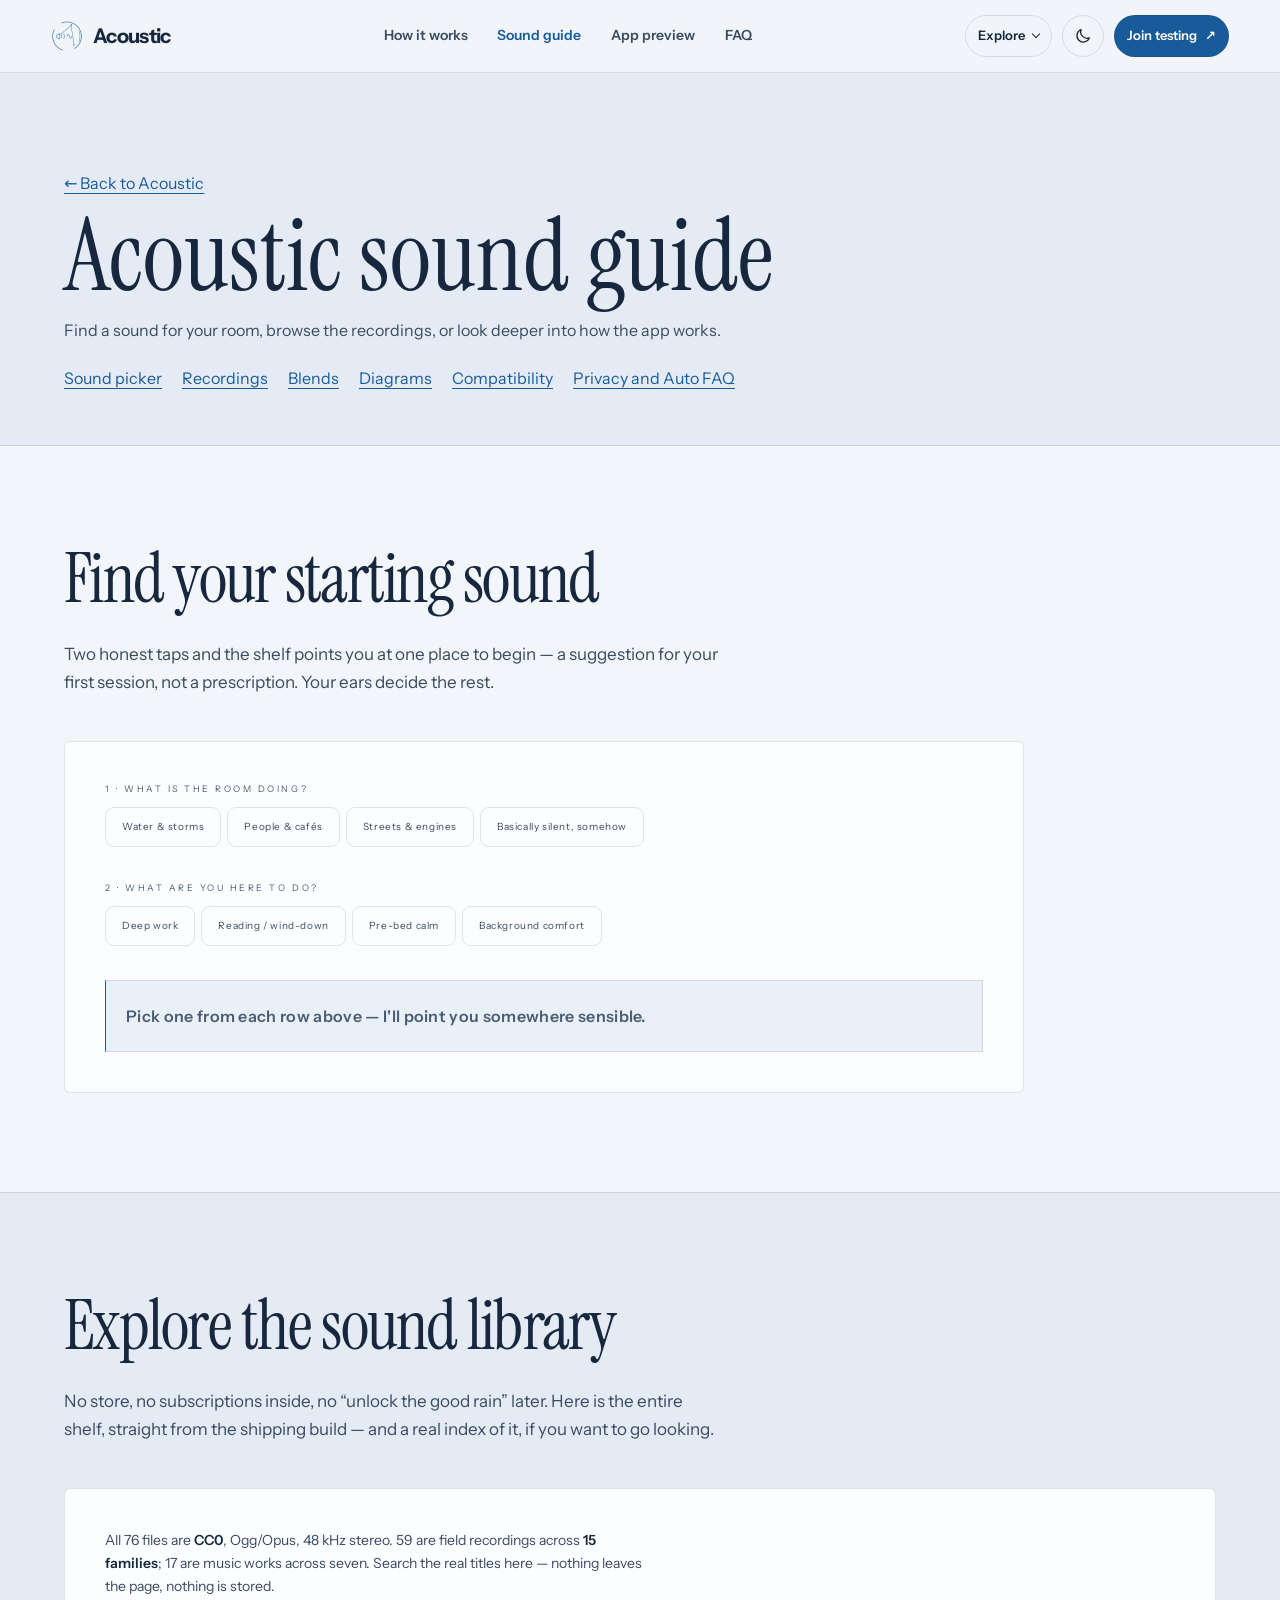
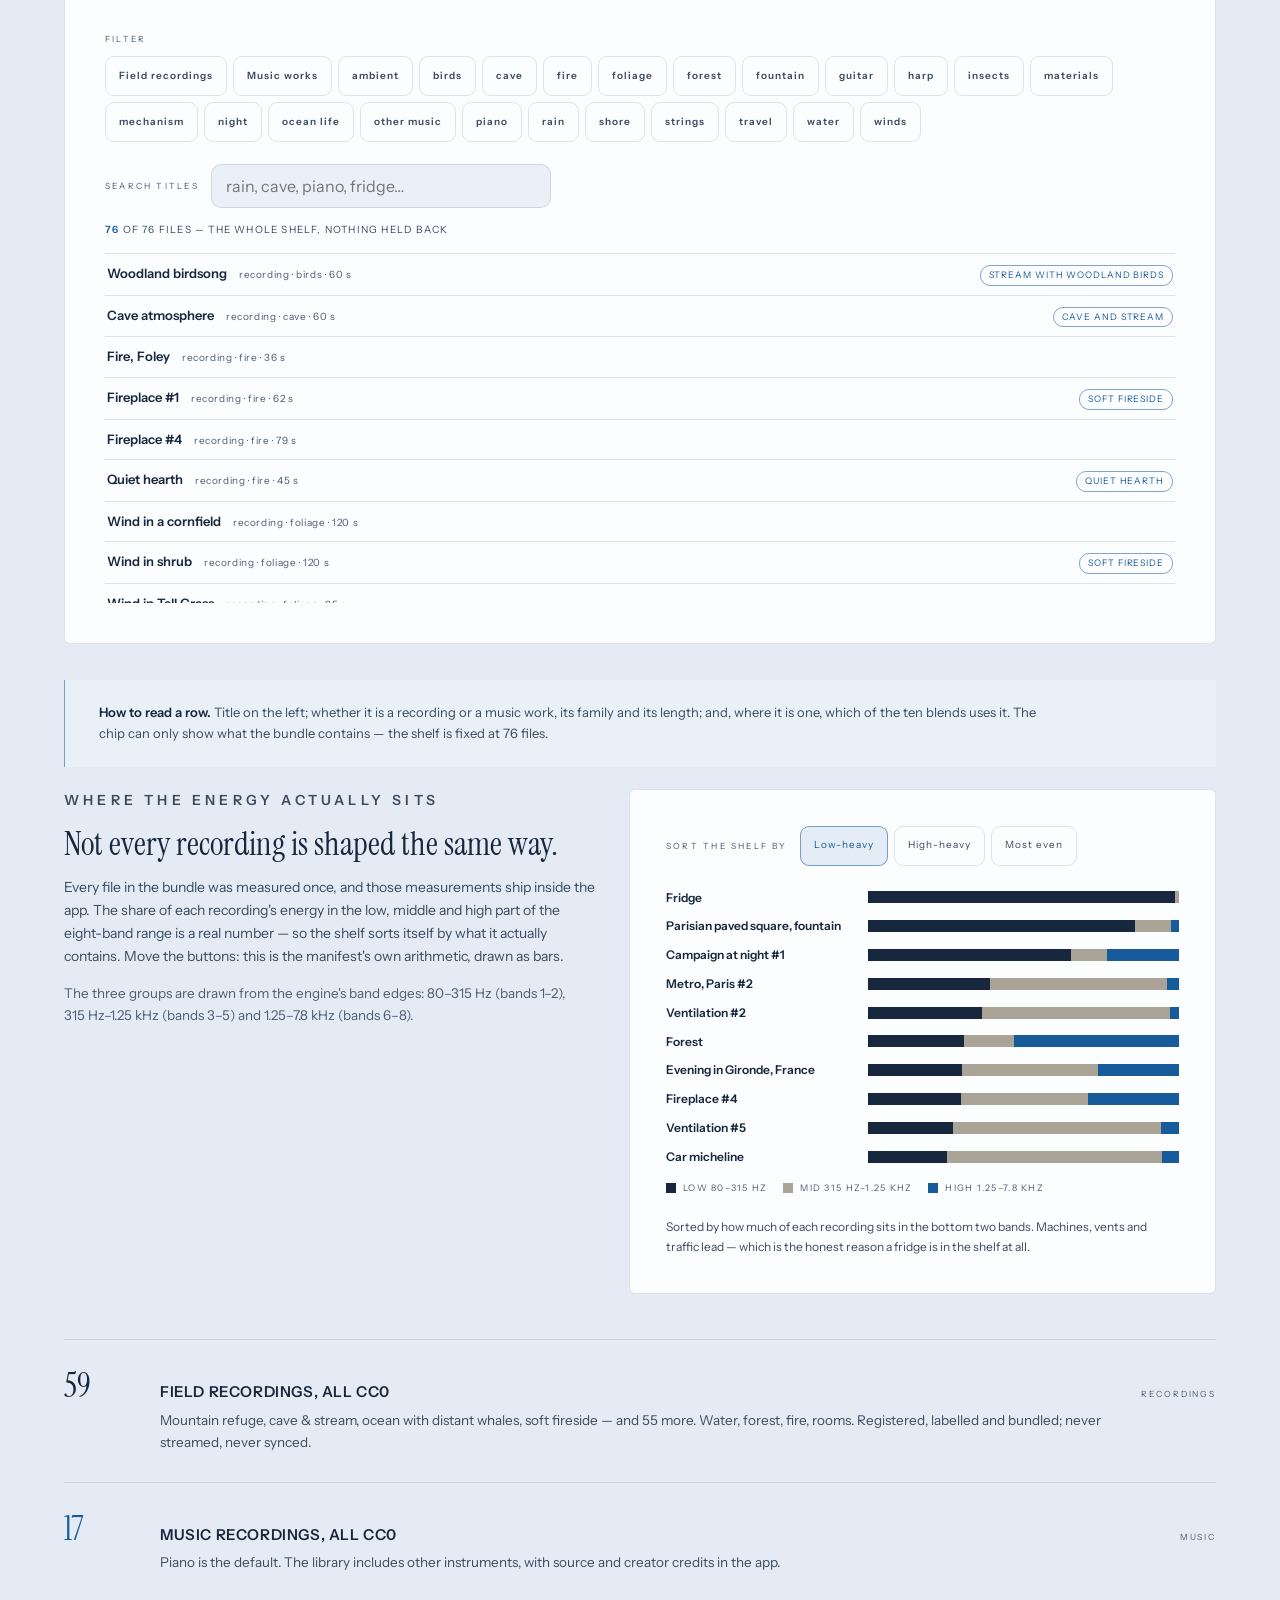
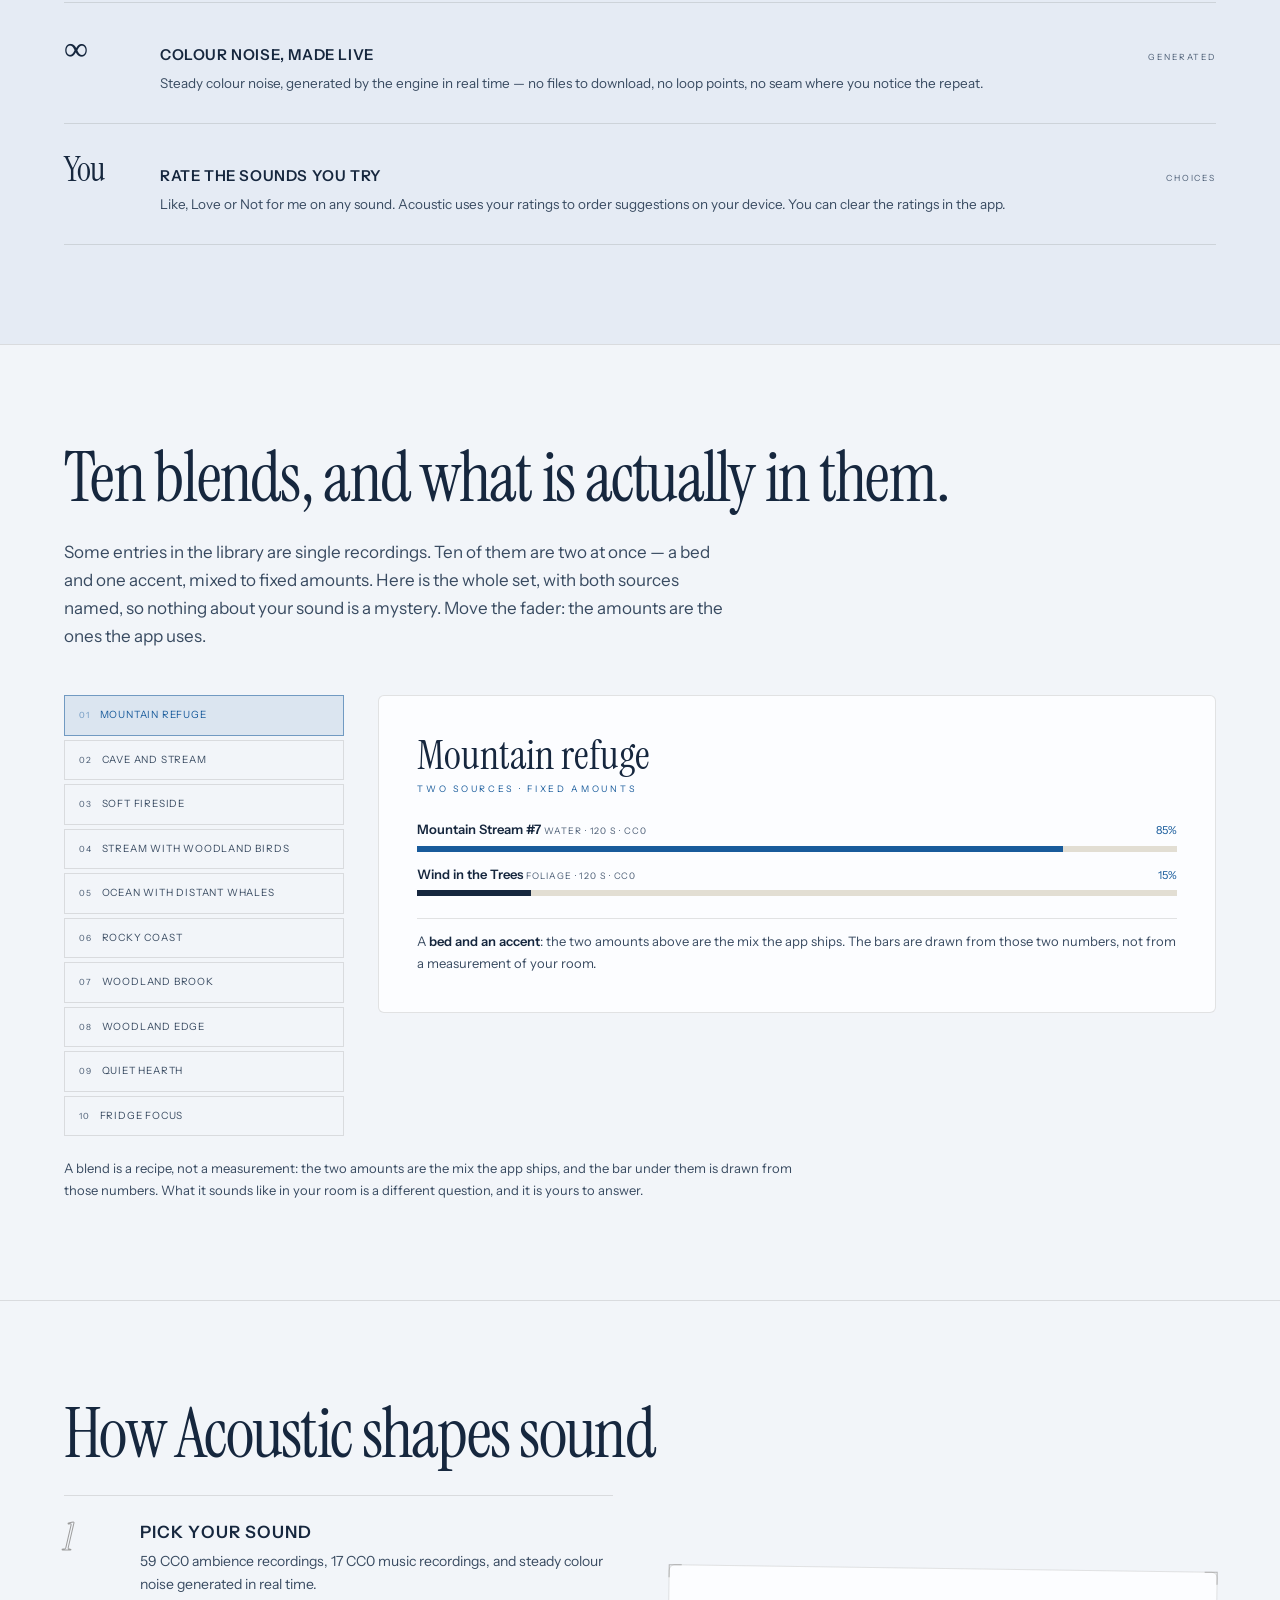
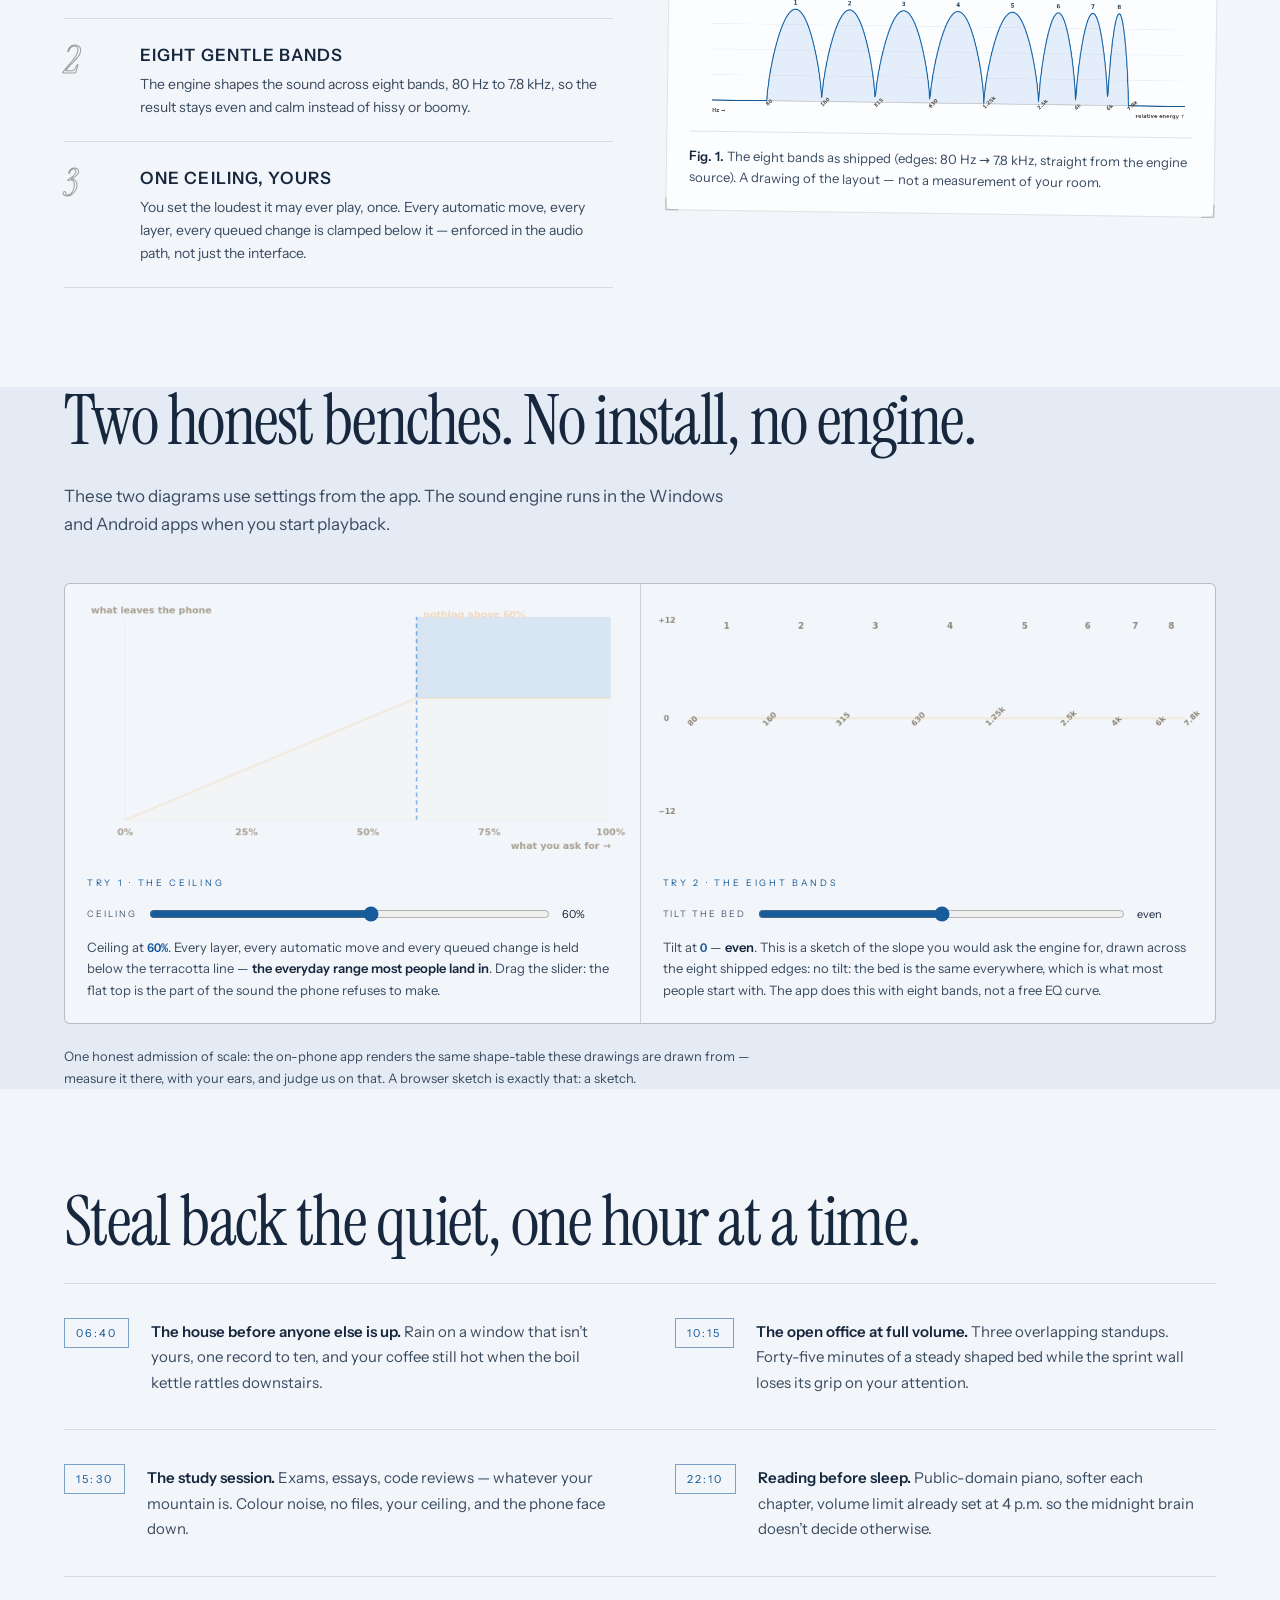
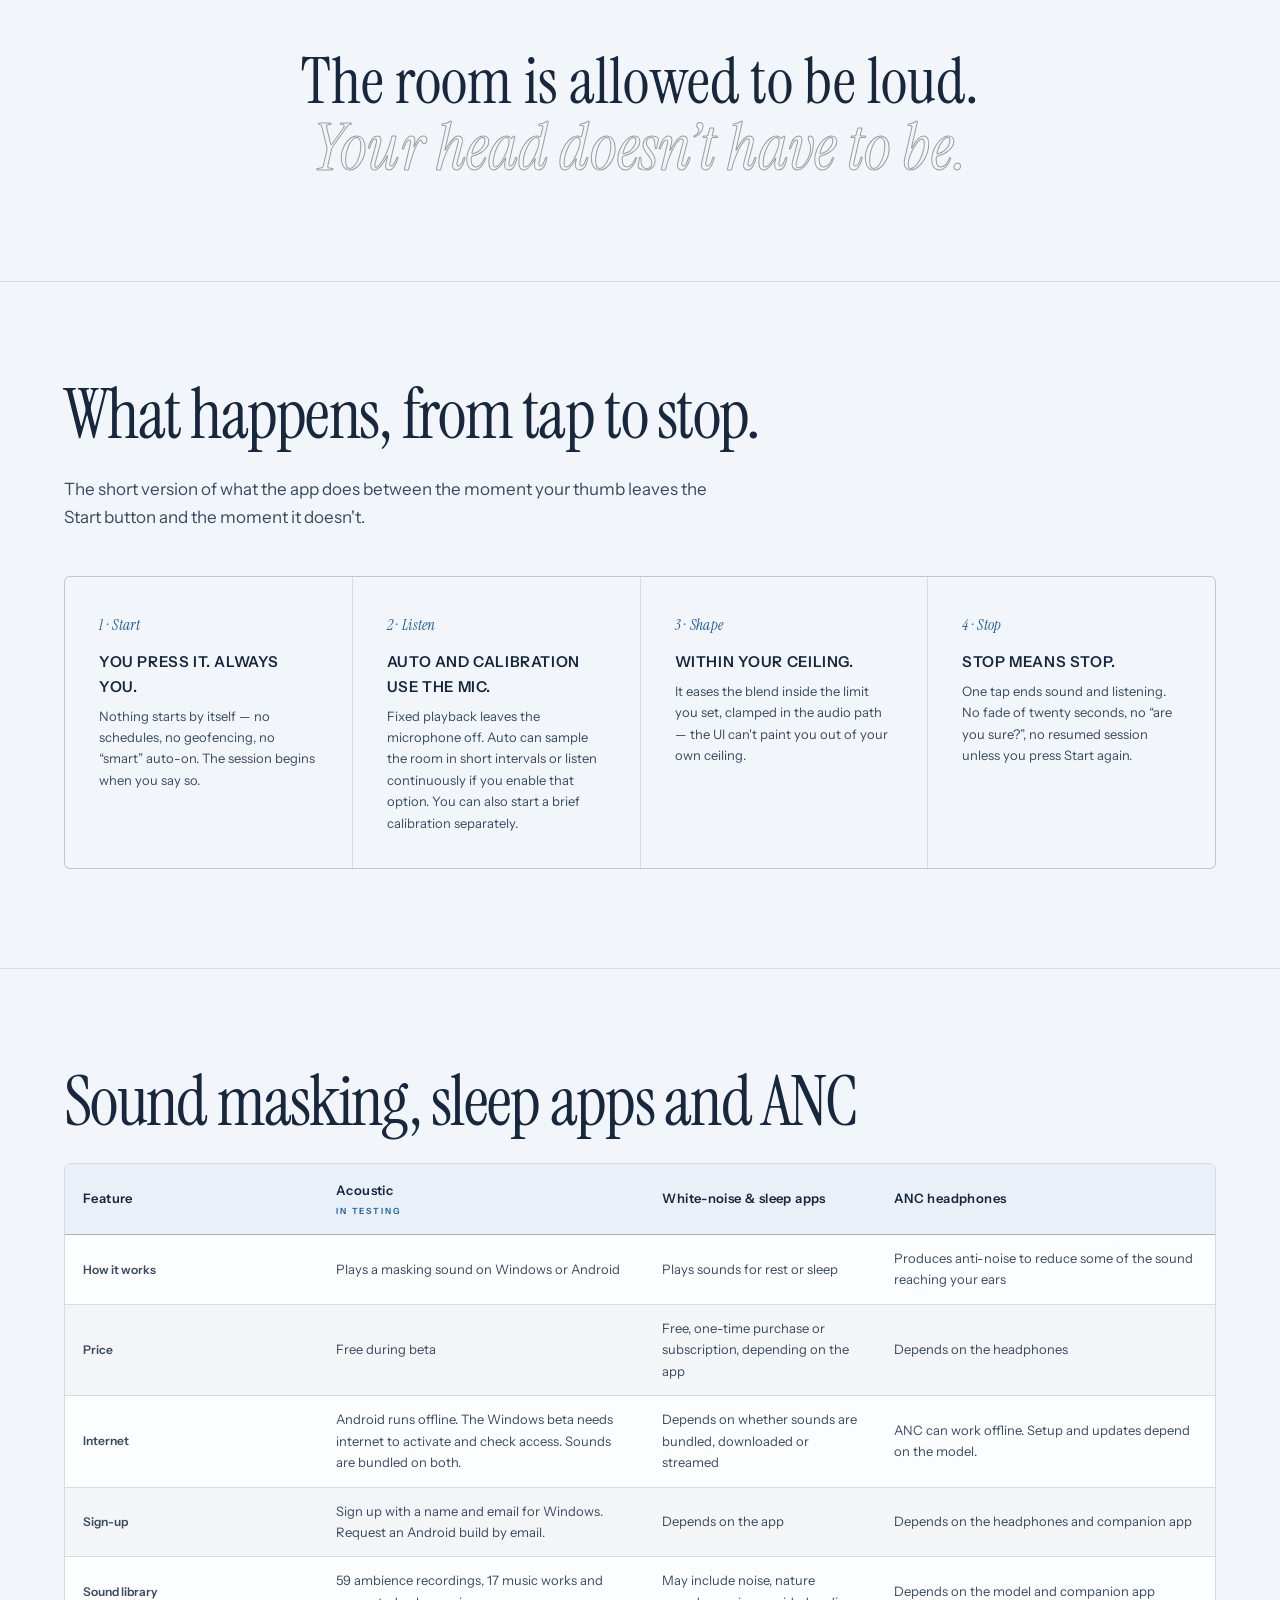
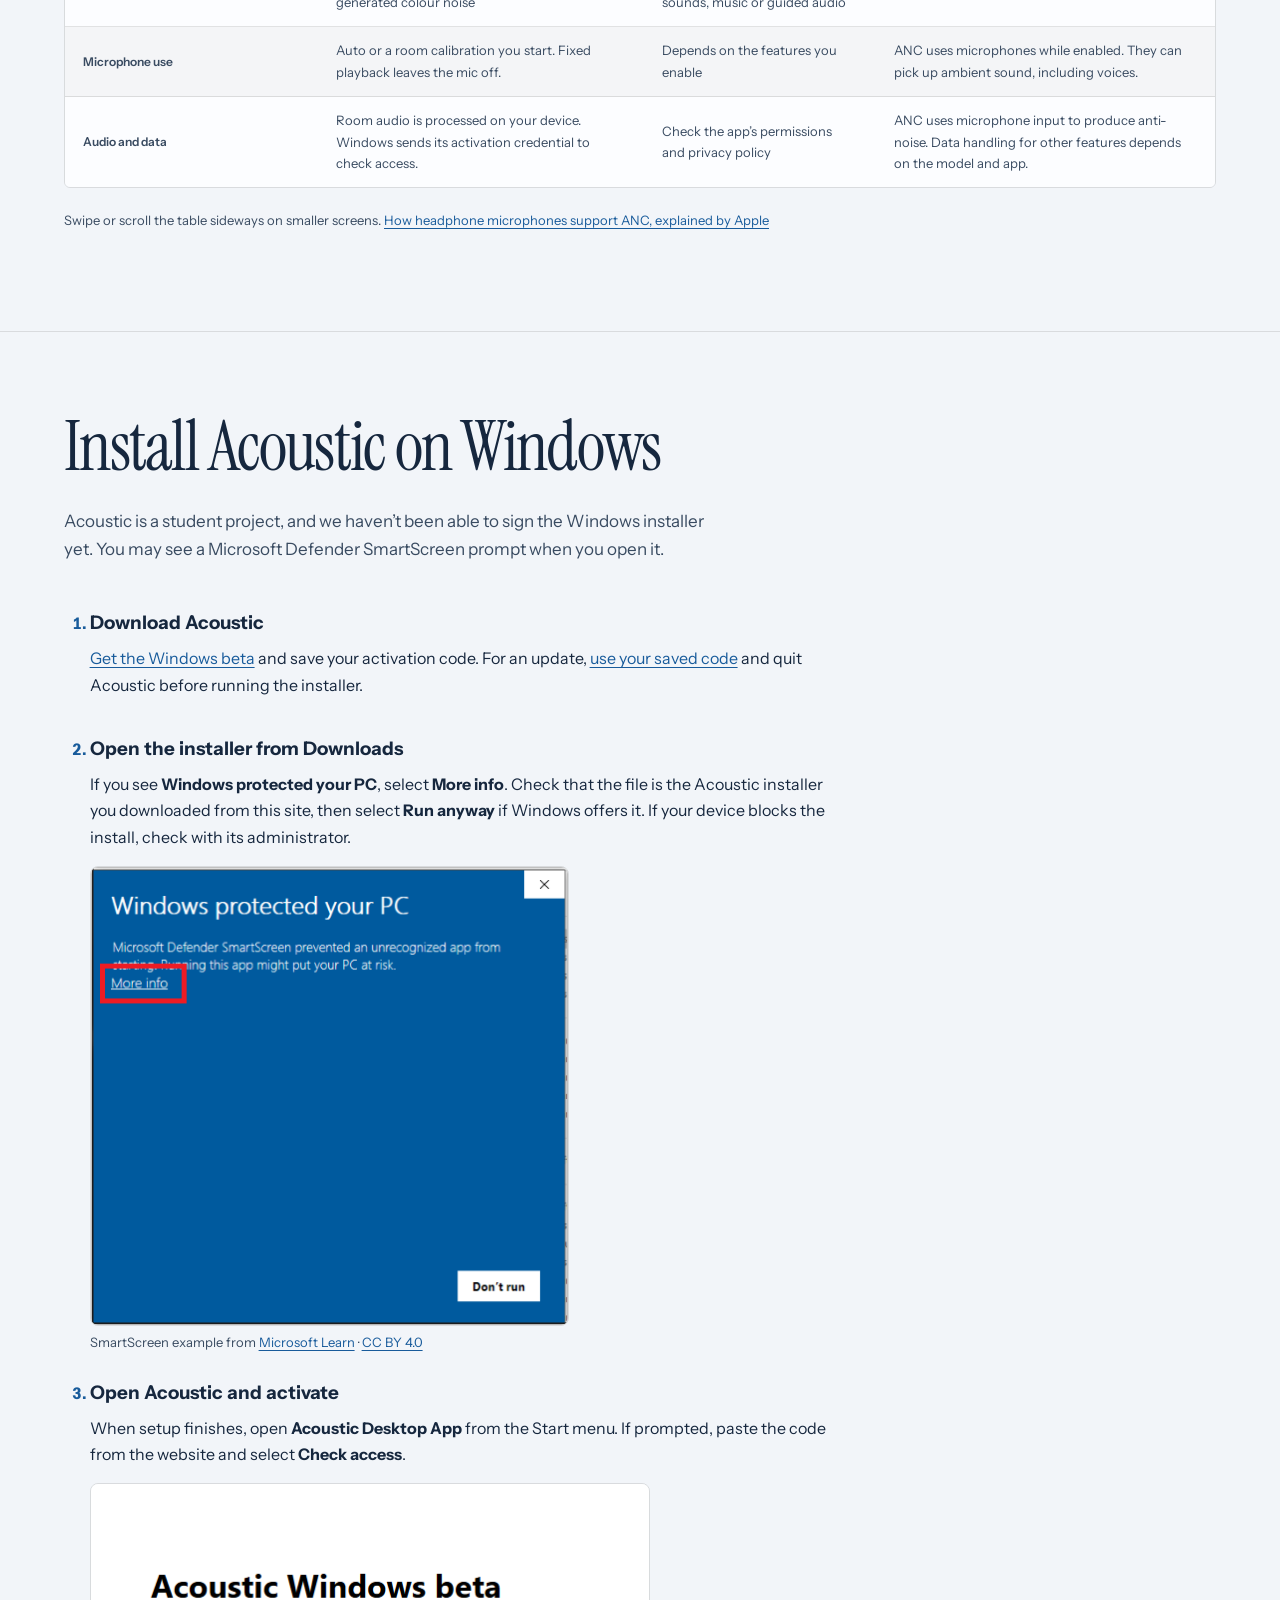
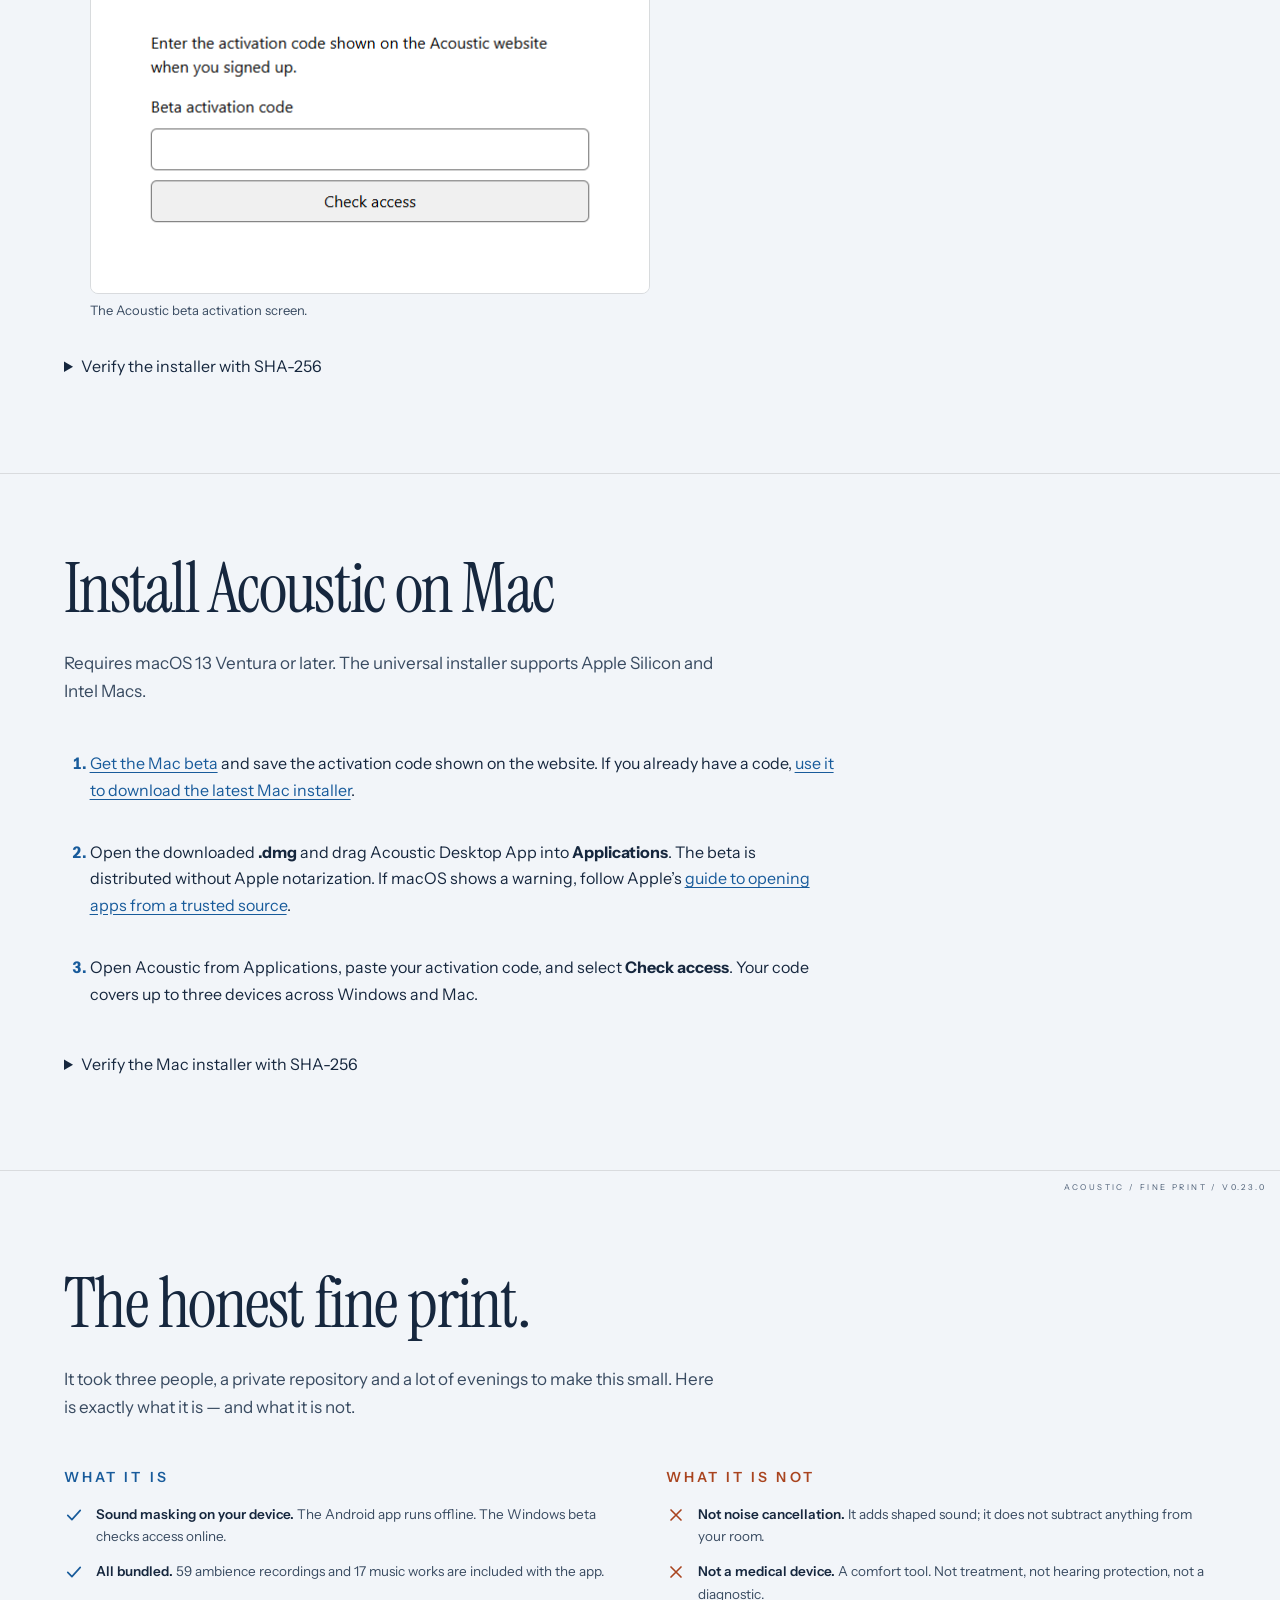
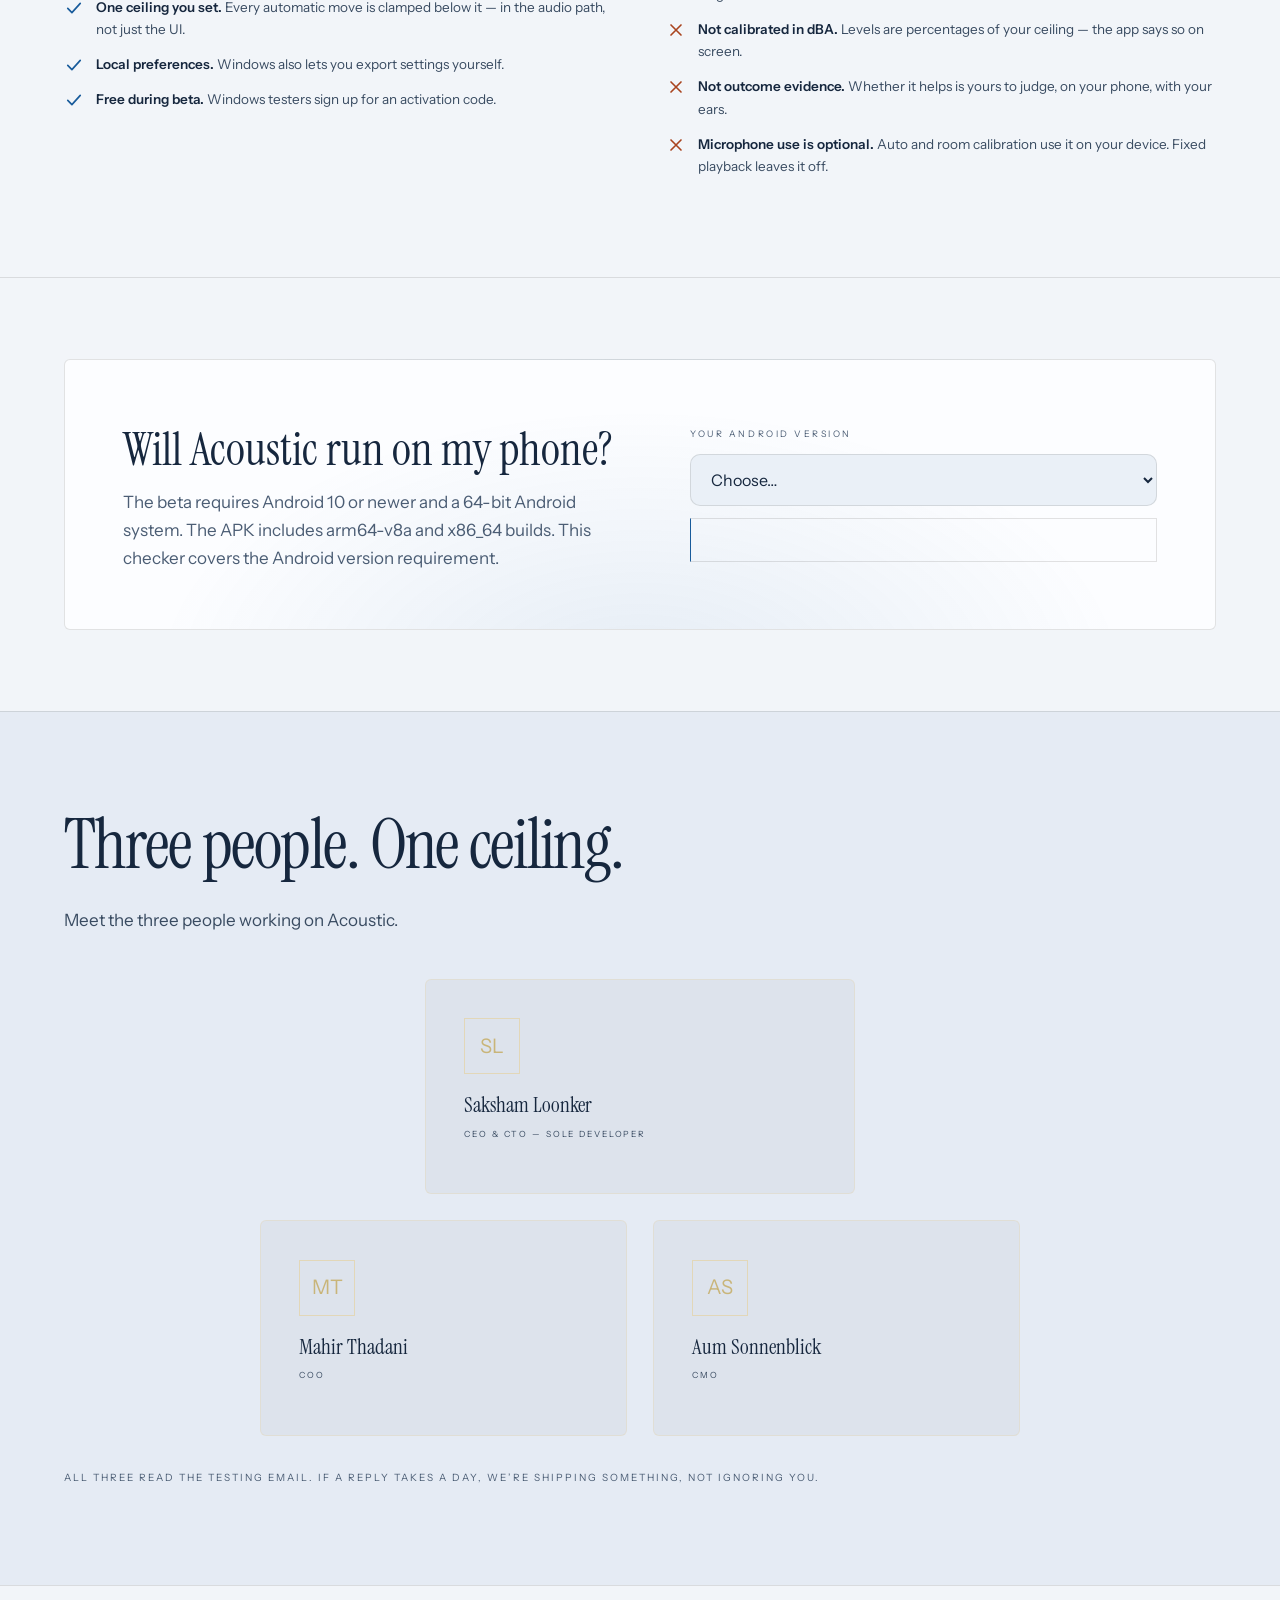
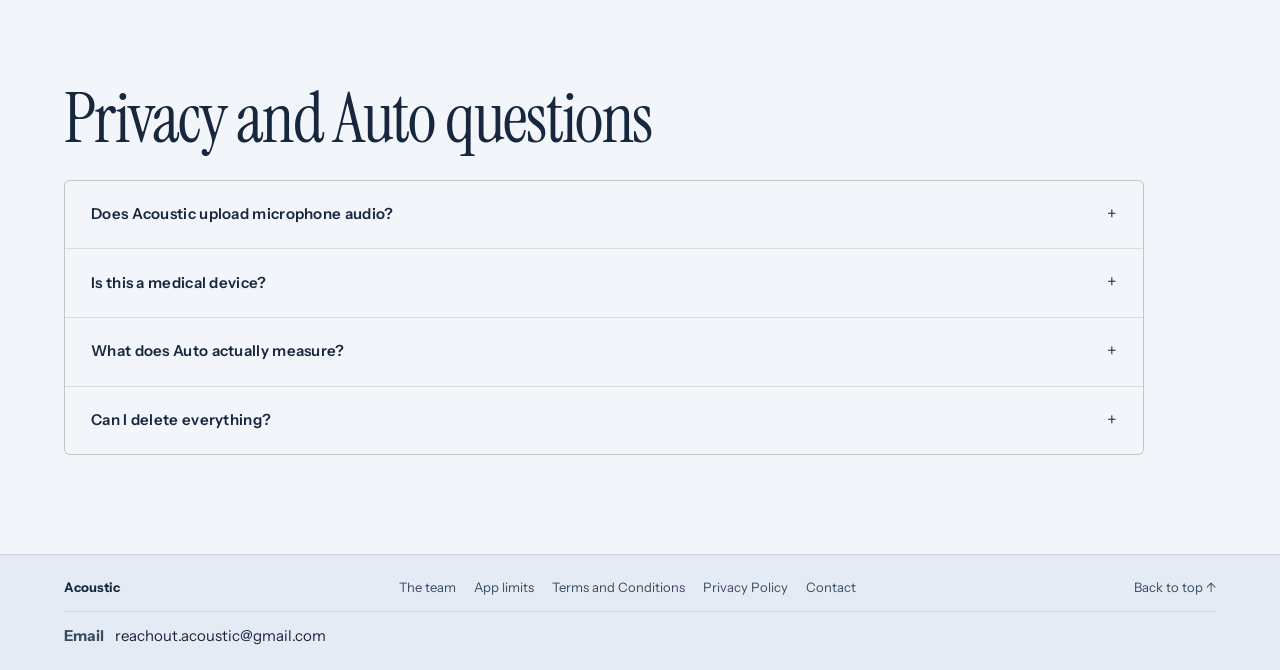
==== commit 4a771f2e: "Add direct Mac beta signup and update links" ====
--- a/guide.html
+++ b/guide.html
@@ -364,7 +364,7 @@
       <div class="sec-head"><h2>Install Acoustic on Mac</h2></div>
       <p class="sec-strap">Requires macOS 13 Ventura or later. The universal installer supports Apple Silicon and Intel Macs.</p>
       <ol class="windows-install-steps">
-        <li><p><a href="index.html#windows-beta">Open the beta signup</a> and choose <strong>macOS</strong>. If you already have an Acoustic code, <a href="index.html#windows-update">use it on the update form</a>.</p></li>
+        <li><p><a href="index.html#mac-beta">Get the Mac beta</a> and save the activation code shown on the website. If you already have a code, <a href="index.html#mac-update">use it to download the latest Mac installer</a>.</p></li>
         <li><p>Open the downloaded <strong>.dmg</strong> and drag Acoustic Desktop App into <strong>Applications</strong>. The beta is distributed without Apple notarization. If macOS shows a warning, follow Apple&rsquo;s <a href="https://support.apple.com/en-us/102445">guide to opening apps from a trusted source</a>.</p></li>
         <li><p>Open Acoustic from Applications, paste your activation code, and select <strong>Check access</strong>. Your code covers up to three devices across Windows and Mac.</p></li>
       </ol>
--- a/styles.css
+++ b/styles.css
@@ -578,6 +578,7 @@
 .hero-title em { color: #92cbff; }
 .hero-sub { max-width: 43ch; margin: 24px 0; color: #cfdeef; font-size: clamp(16px, 1.42vw, 19px); line-height: 1.58; }
 .hero-actions { display: flex; flex-wrap: wrap; gap: 10px 22px; align-items: center; }
+[data-mac-entry][hidden] { display: none; }
 .btn-primary, .btn-secondary {
   display: inline-flex; align-items: center; justify-content: space-between; gap: 14px;
   min-height: 48px; border: 1px solid transparent;
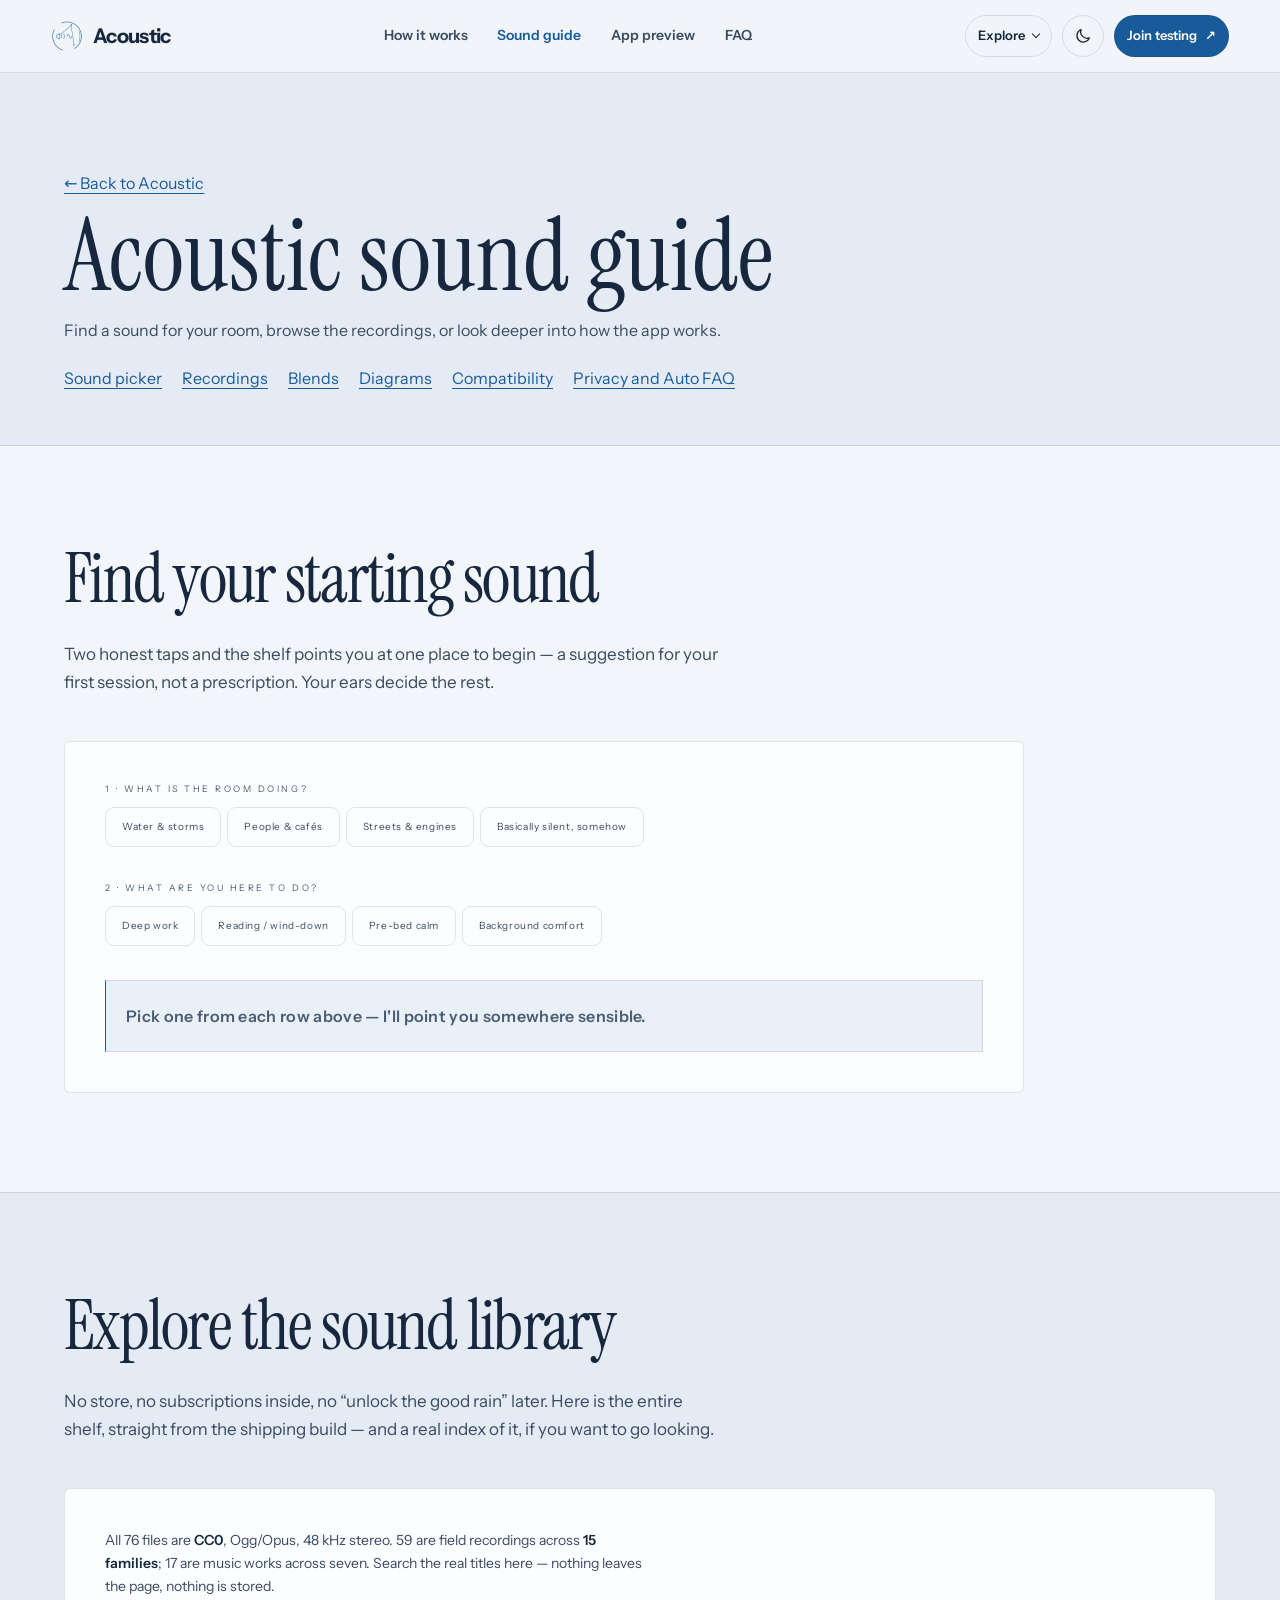
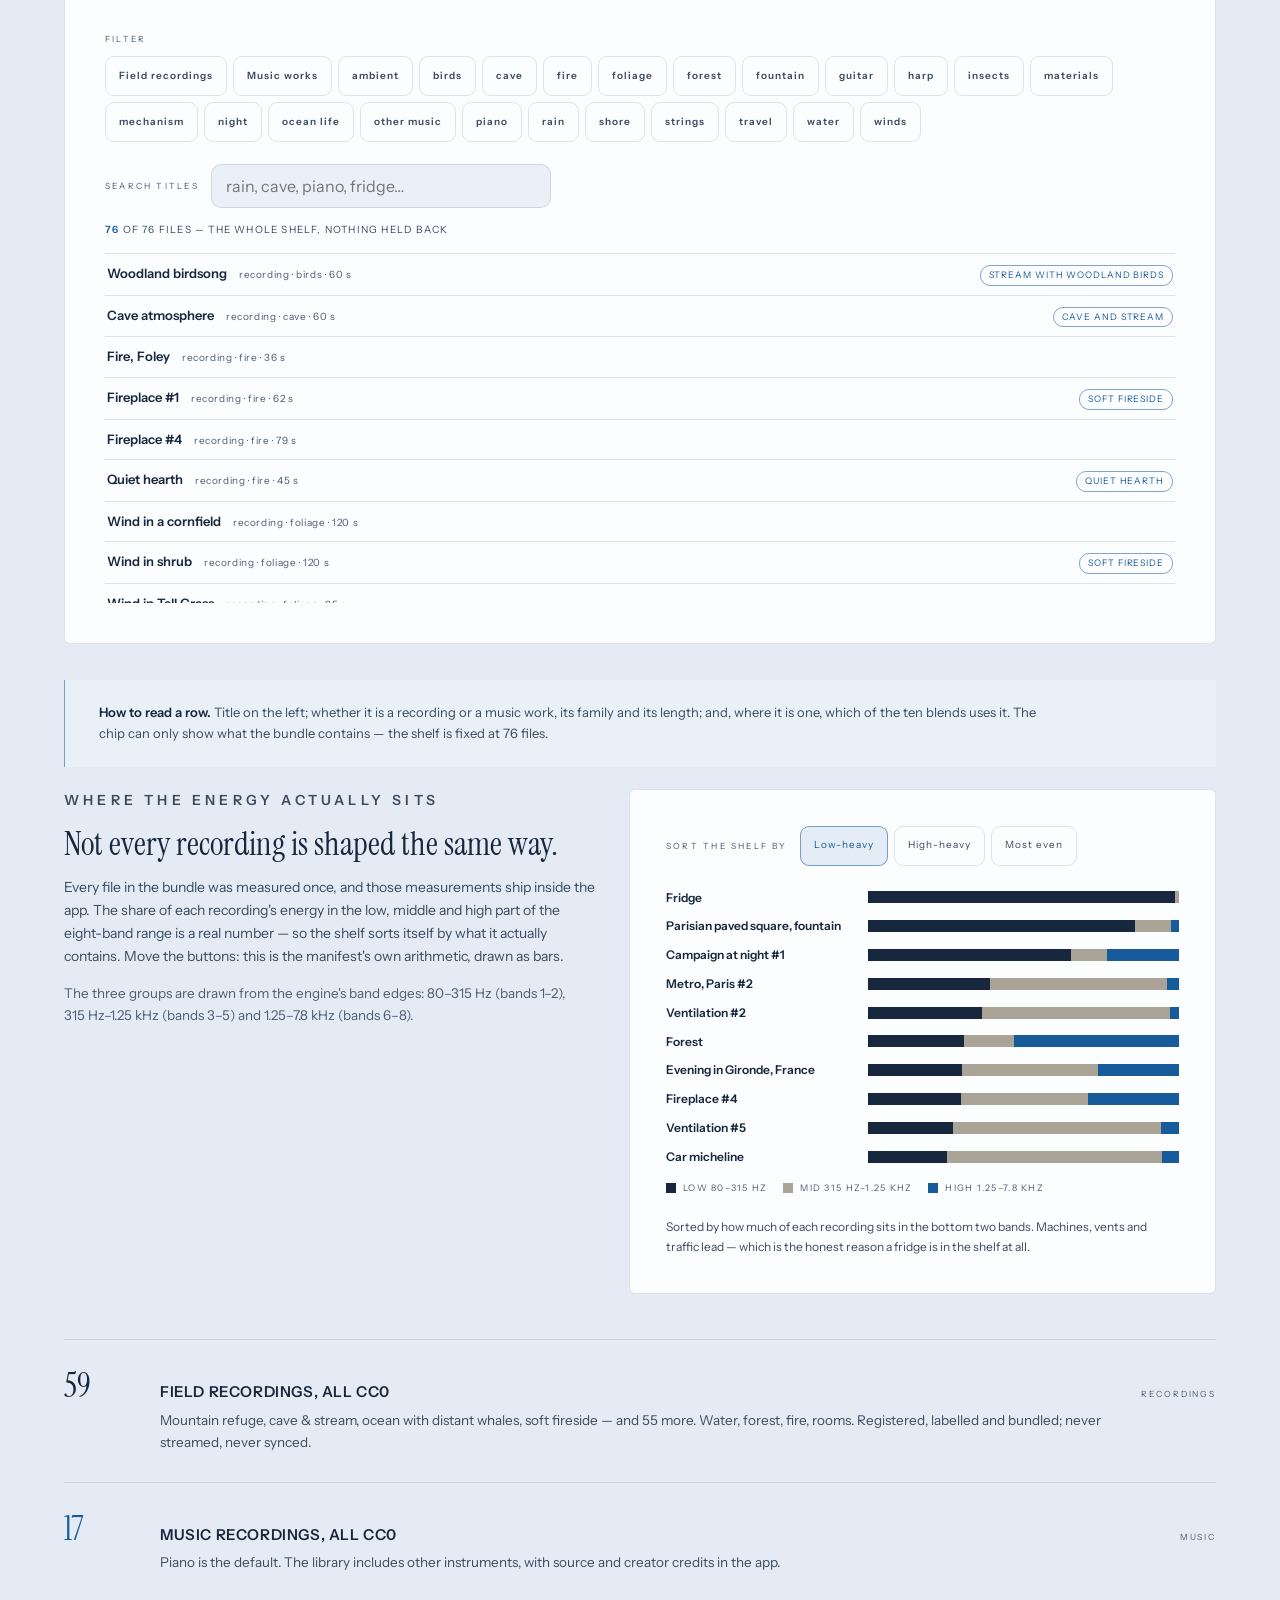
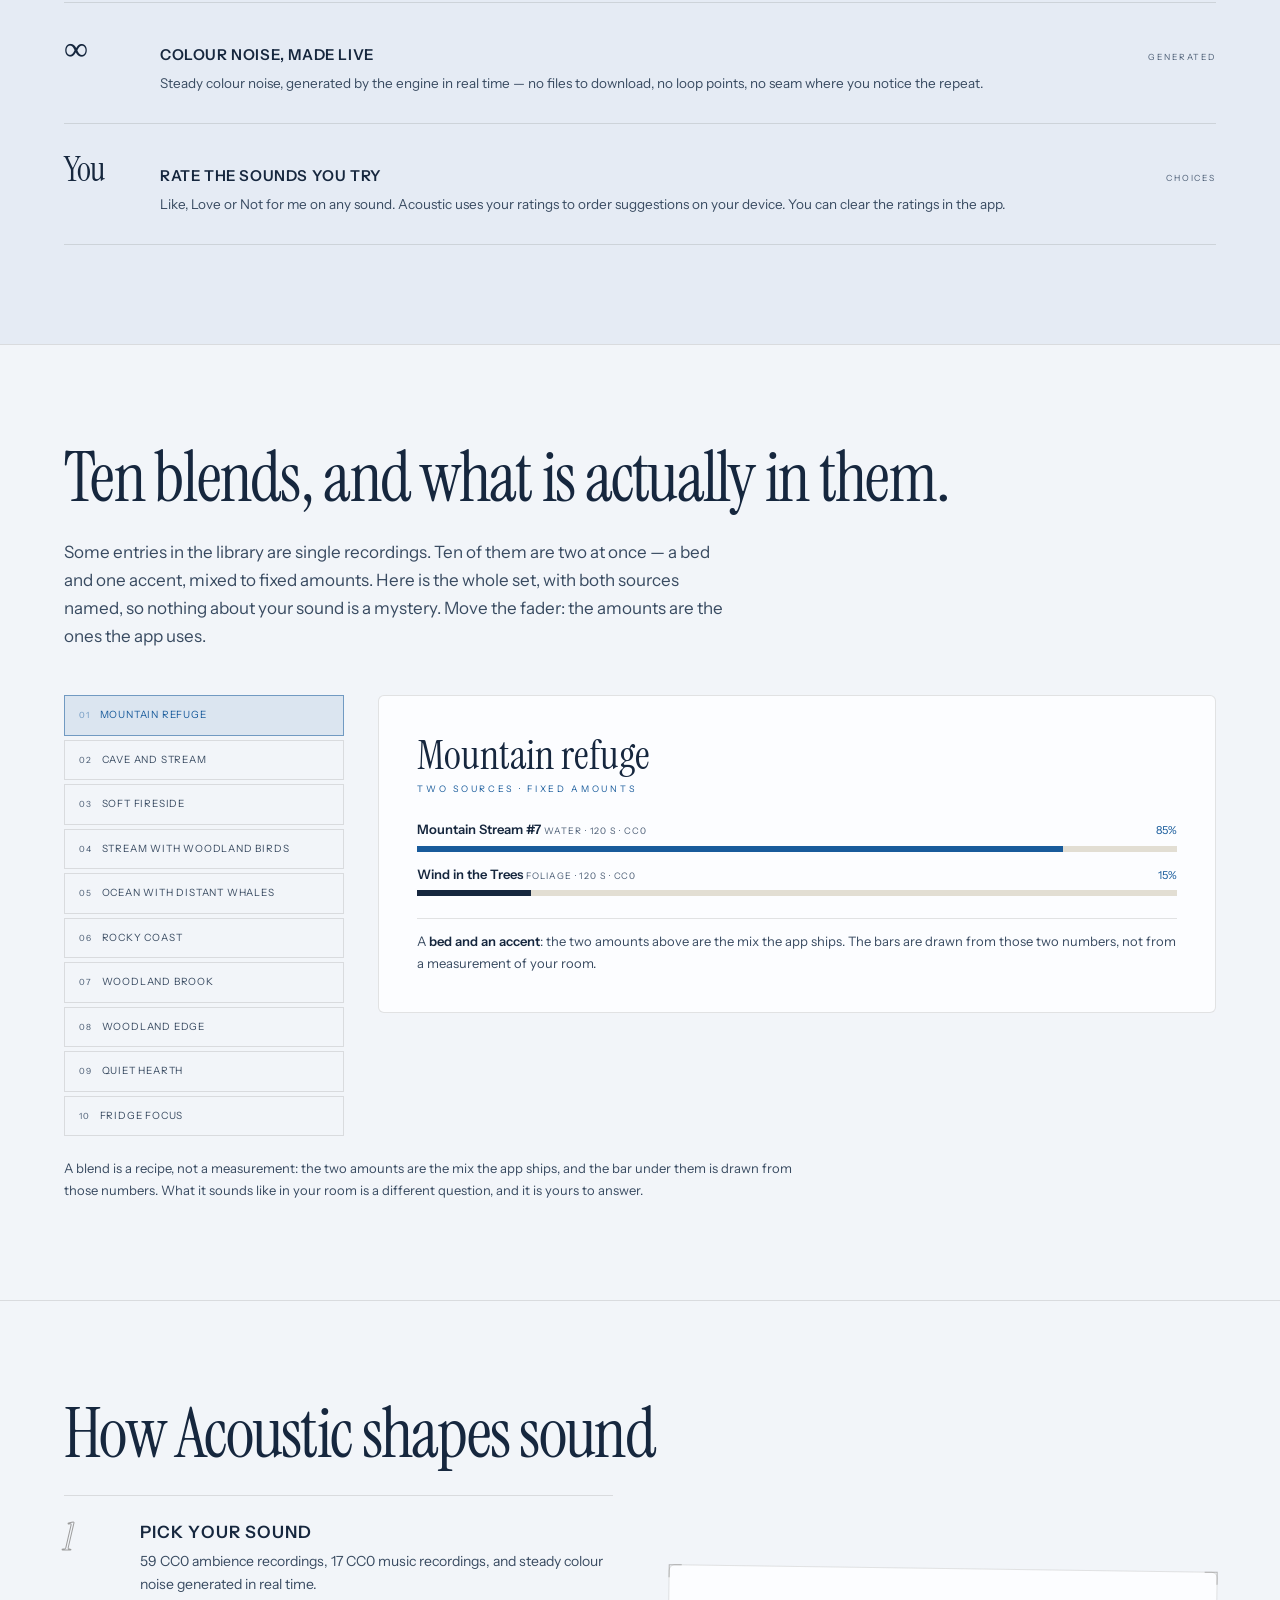
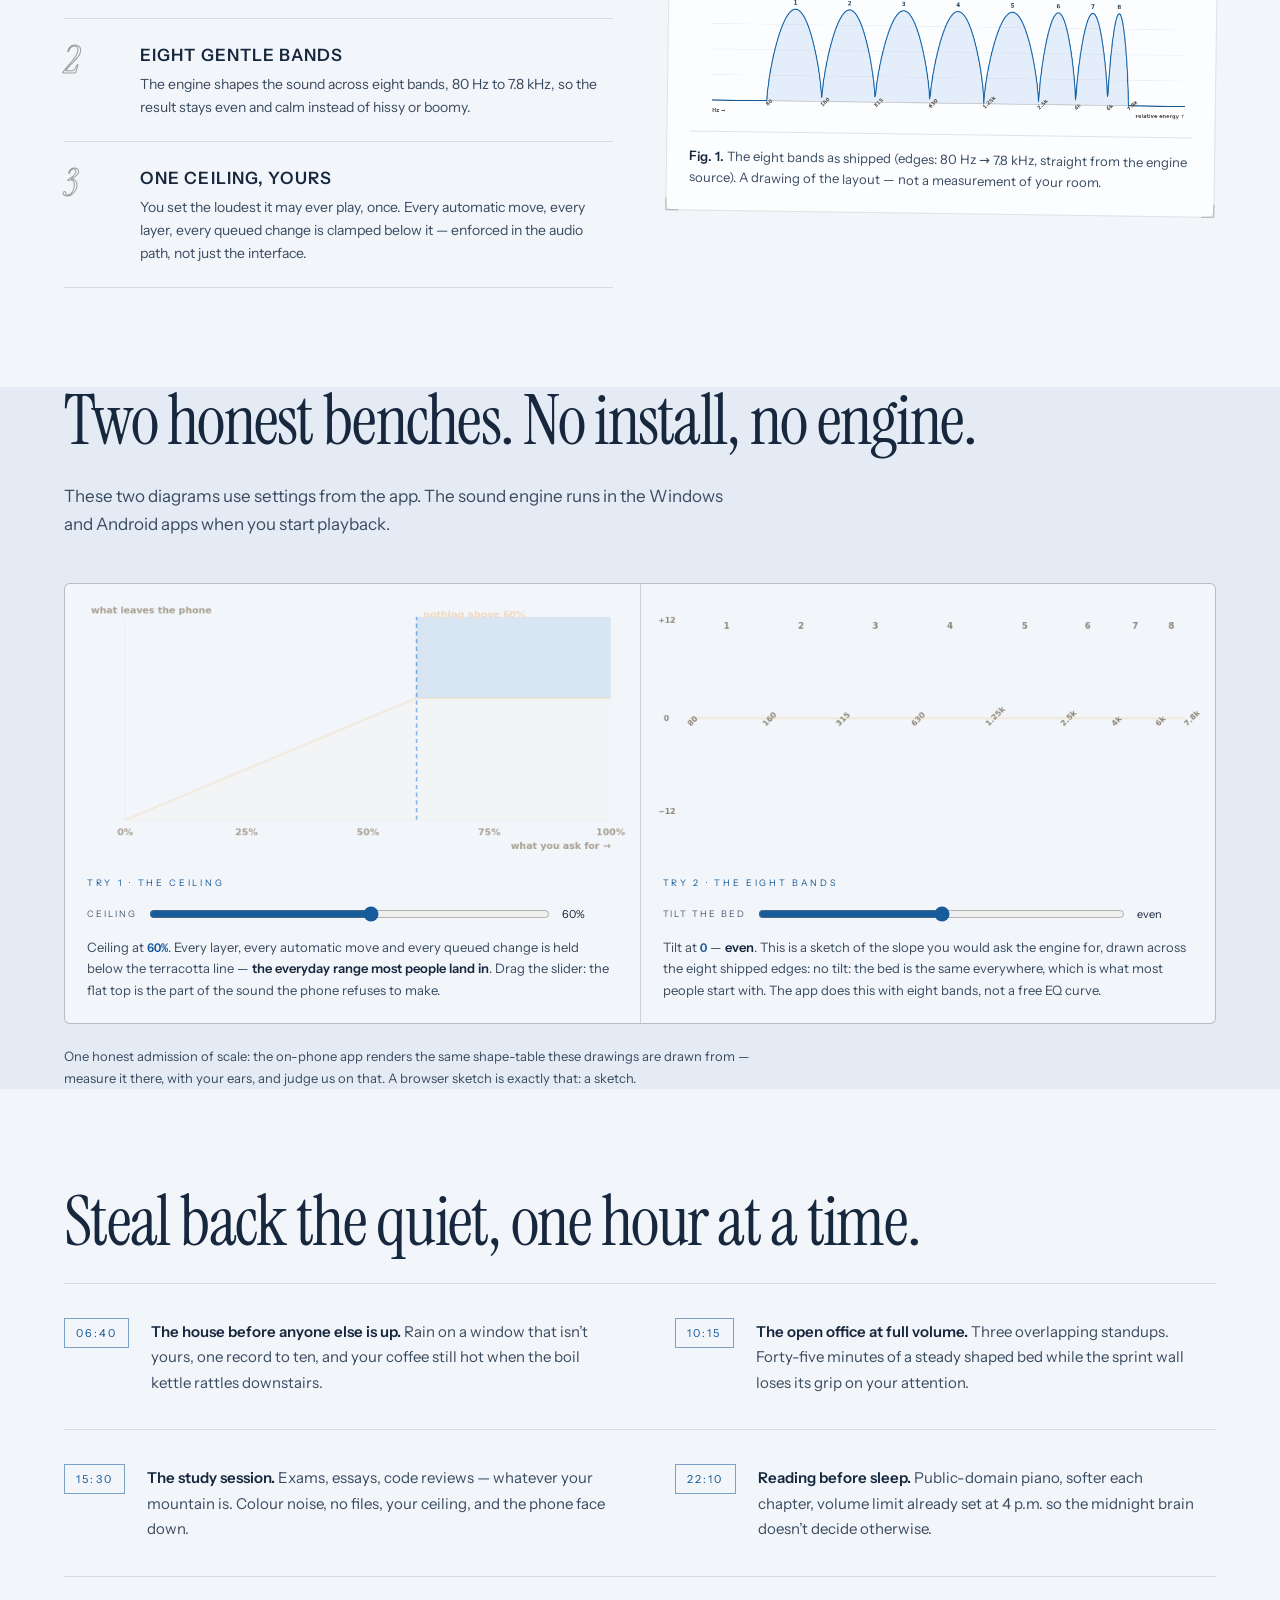
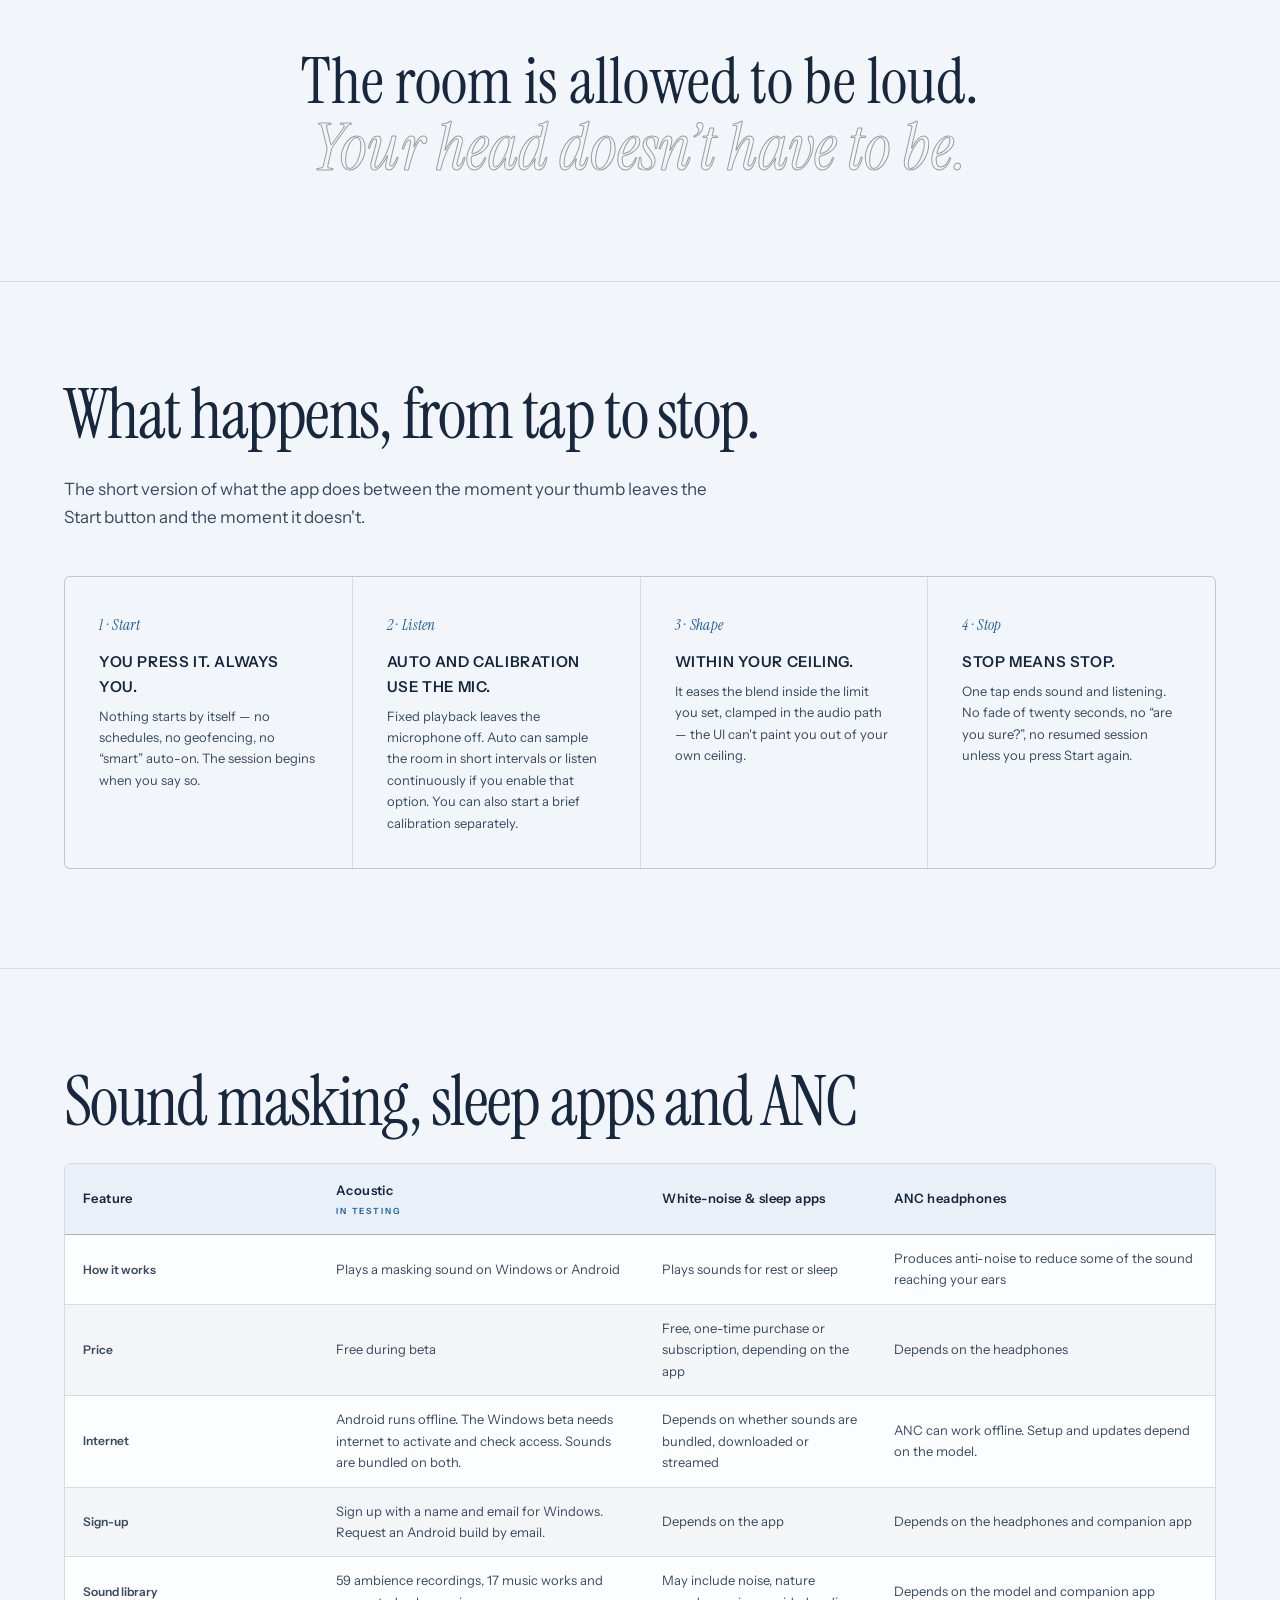
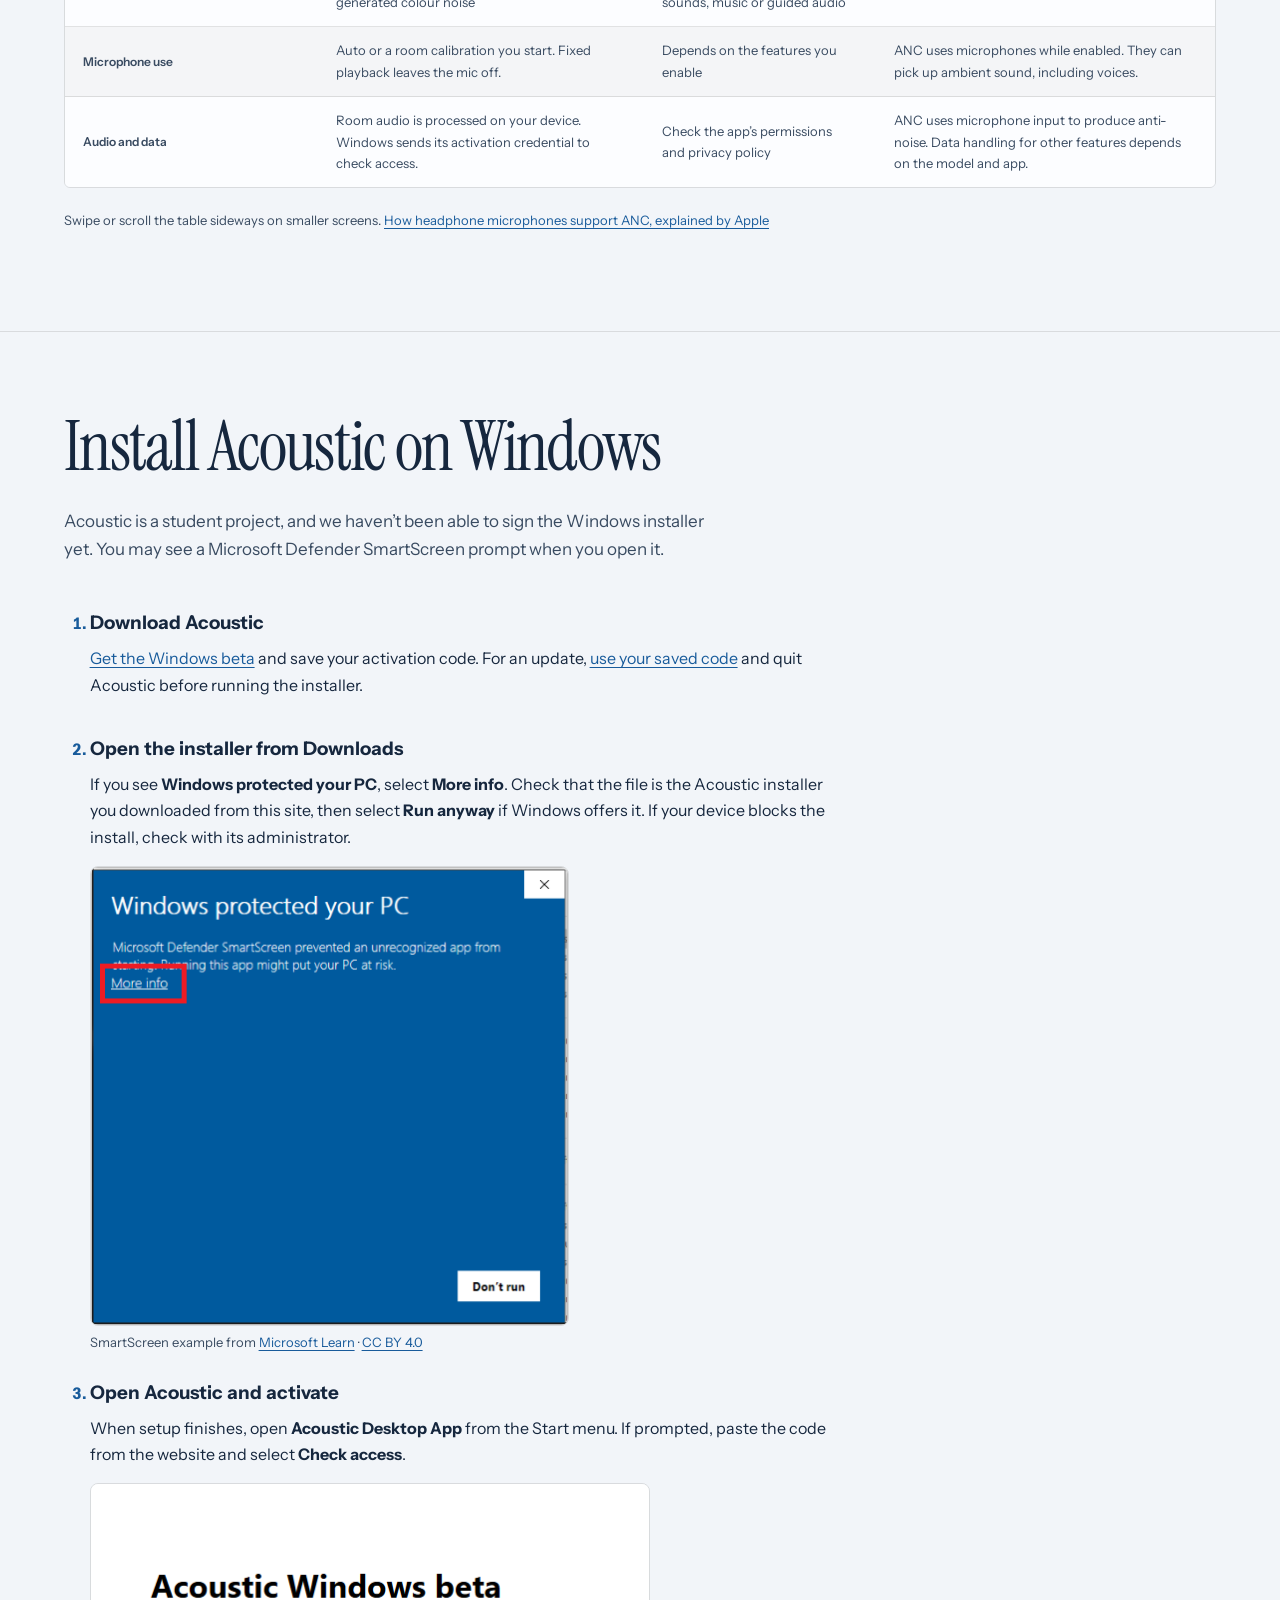
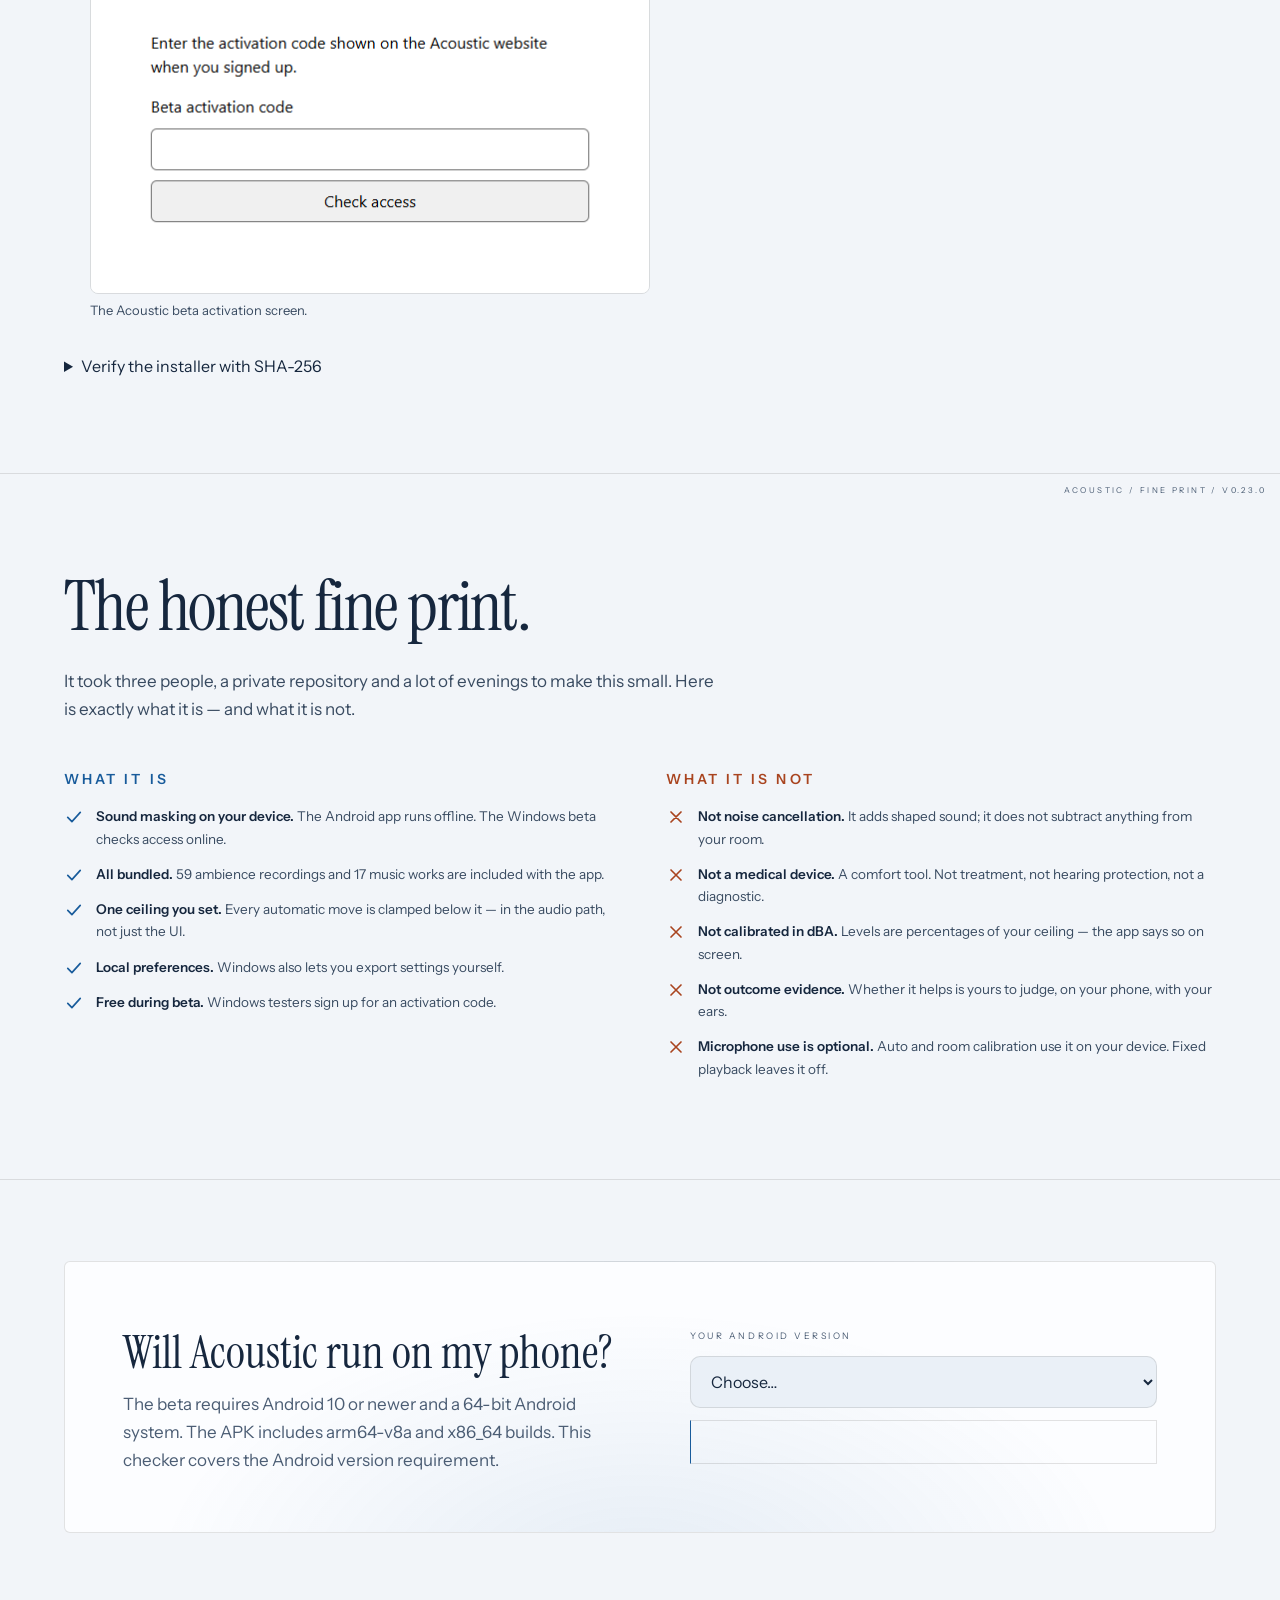
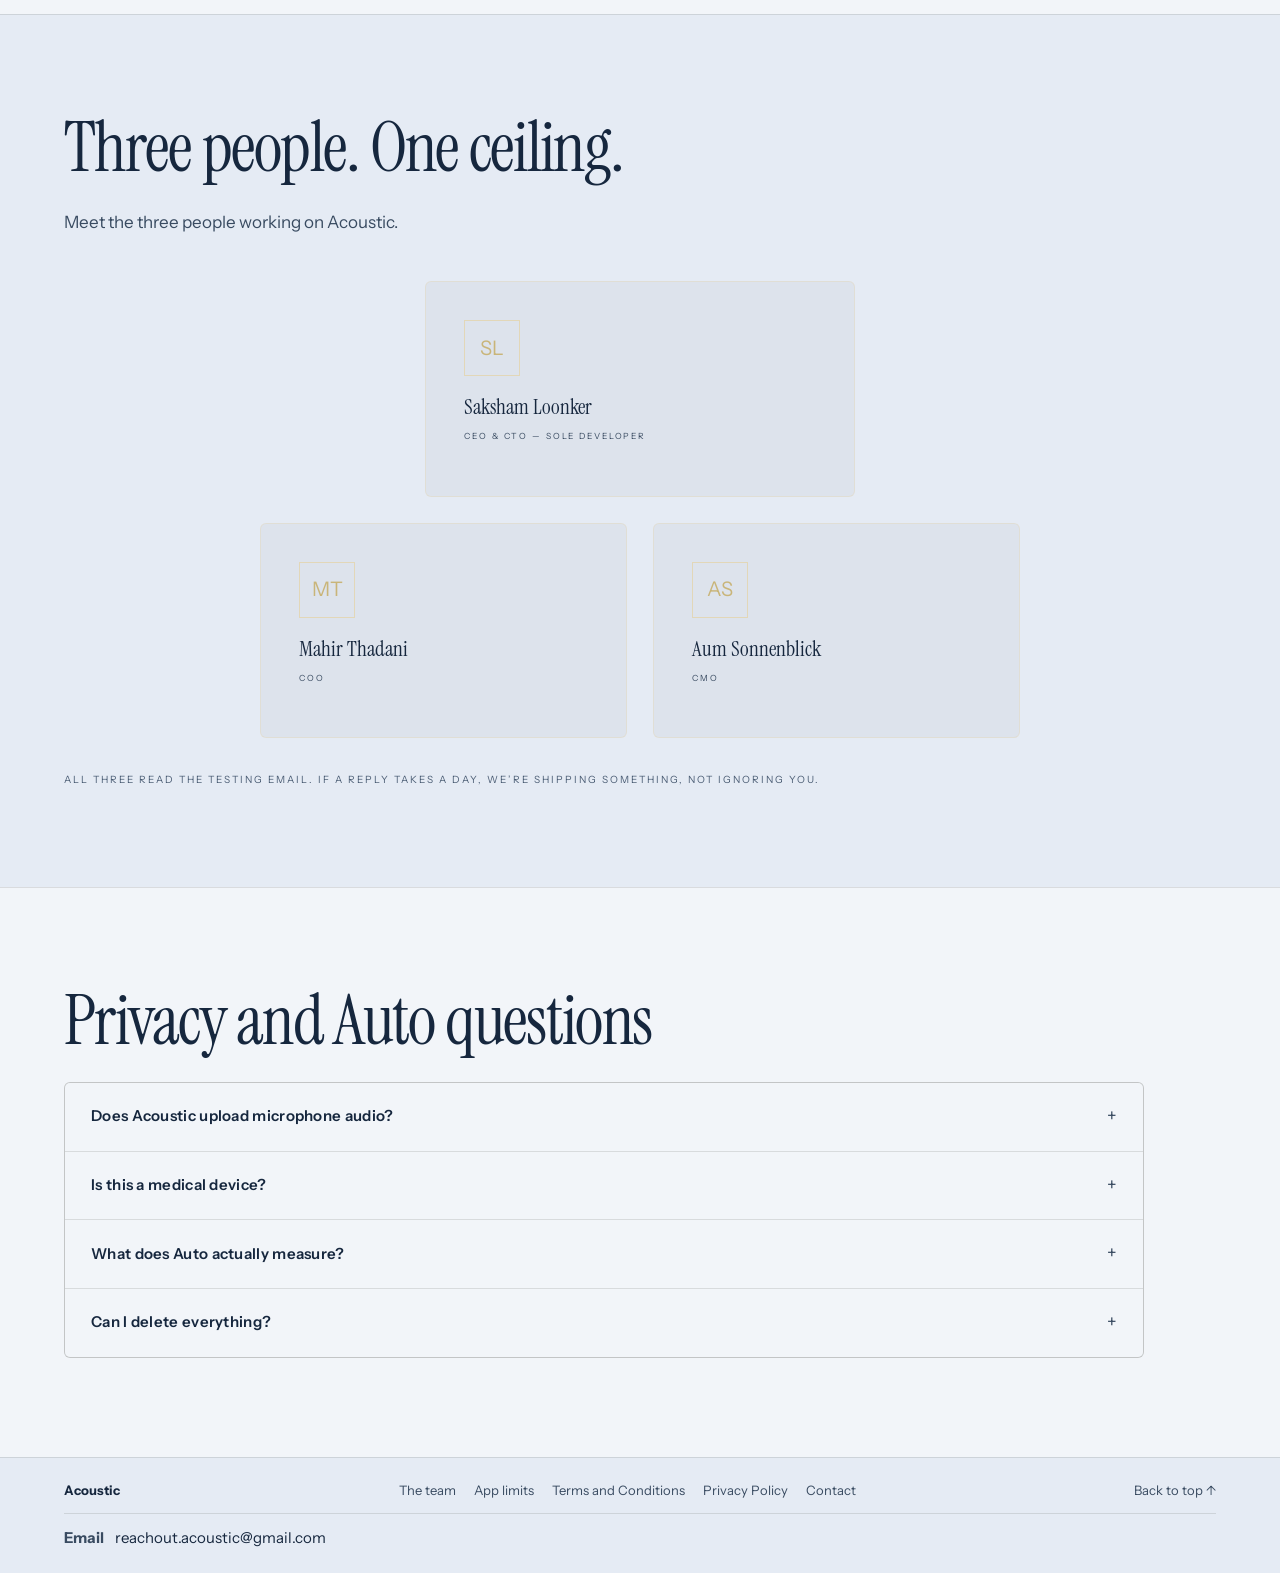
==== commit 2e159227: "Pause public Mac beta downloads during startup verification" ====
--- a/guide.html
+++ b/guide.html
@@ -359,15 +359,17 @@
       </details>
     </div>
   </section>
-  <section class="band band-tight" id="mac-install">
+  <section class="band band-tight" id="mac-install" hidden>
     <div class="wrap">
       <div class="sec-head"><h2>Install Acoustic on Mac</h2></div>
       <p class="sec-strap">Requires macOS 13 Ventura or later. The universal installer supports Apple Silicon and Intel Macs.</p>
       <ol class="windows-install-steps">
         <li><p><a href="index.html#mac-beta">Get the Mac beta</a> and save the activation code shown on the website. If you already have a code, <a href="index.html#mac-update">use it to download the latest Mac installer</a>.</p></li>
-        <li><p>Open the downloaded <strong>.dmg</strong> and drag Acoustic Desktop App into <strong>Applications</strong>. The beta is distributed without Apple notarization. If macOS shows a warning, follow Apple&rsquo;s <a href="https://support.apple.com/en-us/102445">guide to opening apps from a trusted source</a>.</p></li>
-        <li><p>Open Acoustic from Applications, paste your activation code, and select <strong>Check access</strong>. Your code covers up to three devices across Windows and Mac.</p></li>
+        <li><p>Quit any open copy of Acoustic. Open the downloaded <strong>.dmg</strong> and drag Acoustic Desktop App into <strong>Applications</strong>. Choose <strong>Replace</strong> if Finder asks. Then eject the disk image.</p></li>
+        <li><p>Open Acoustic from <strong>Applications</strong>. This beta is distributed without Apple notarization. If macOS says it can&rsquo;t verify the developer, go to <strong>System Settings &rarr; Privacy &amp; Security &rarr; Open Anyway</strong> and confirm. Follow <a href="https://support.apple.com/en-us/102445">Apple&rsquo;s guidance</a> for any other warning.</p></li>
+        <li><p>Paste your activation code and select <strong>Check access</strong>. Your code covers up to three devices across Windows and Mac.</p></li>
       </ol>
+      <p>If Acoustic still won&rsquo;t open after approval, email <a href="mailto:reachout.acoustic@gmail.com">reachout.acoustic@gmail.com</a> with your macOS version and what you see when you try to open it.</p>
       <details class="windows-install-checksum">
         <summary>Verify the Mac installer with SHA-256</summary>
         <p>Run <code>shasum -a 256 /path/to/installer.dmg</code> in Terminal with the path to your downloaded file. Compare the result to the published SHA-256.</p>
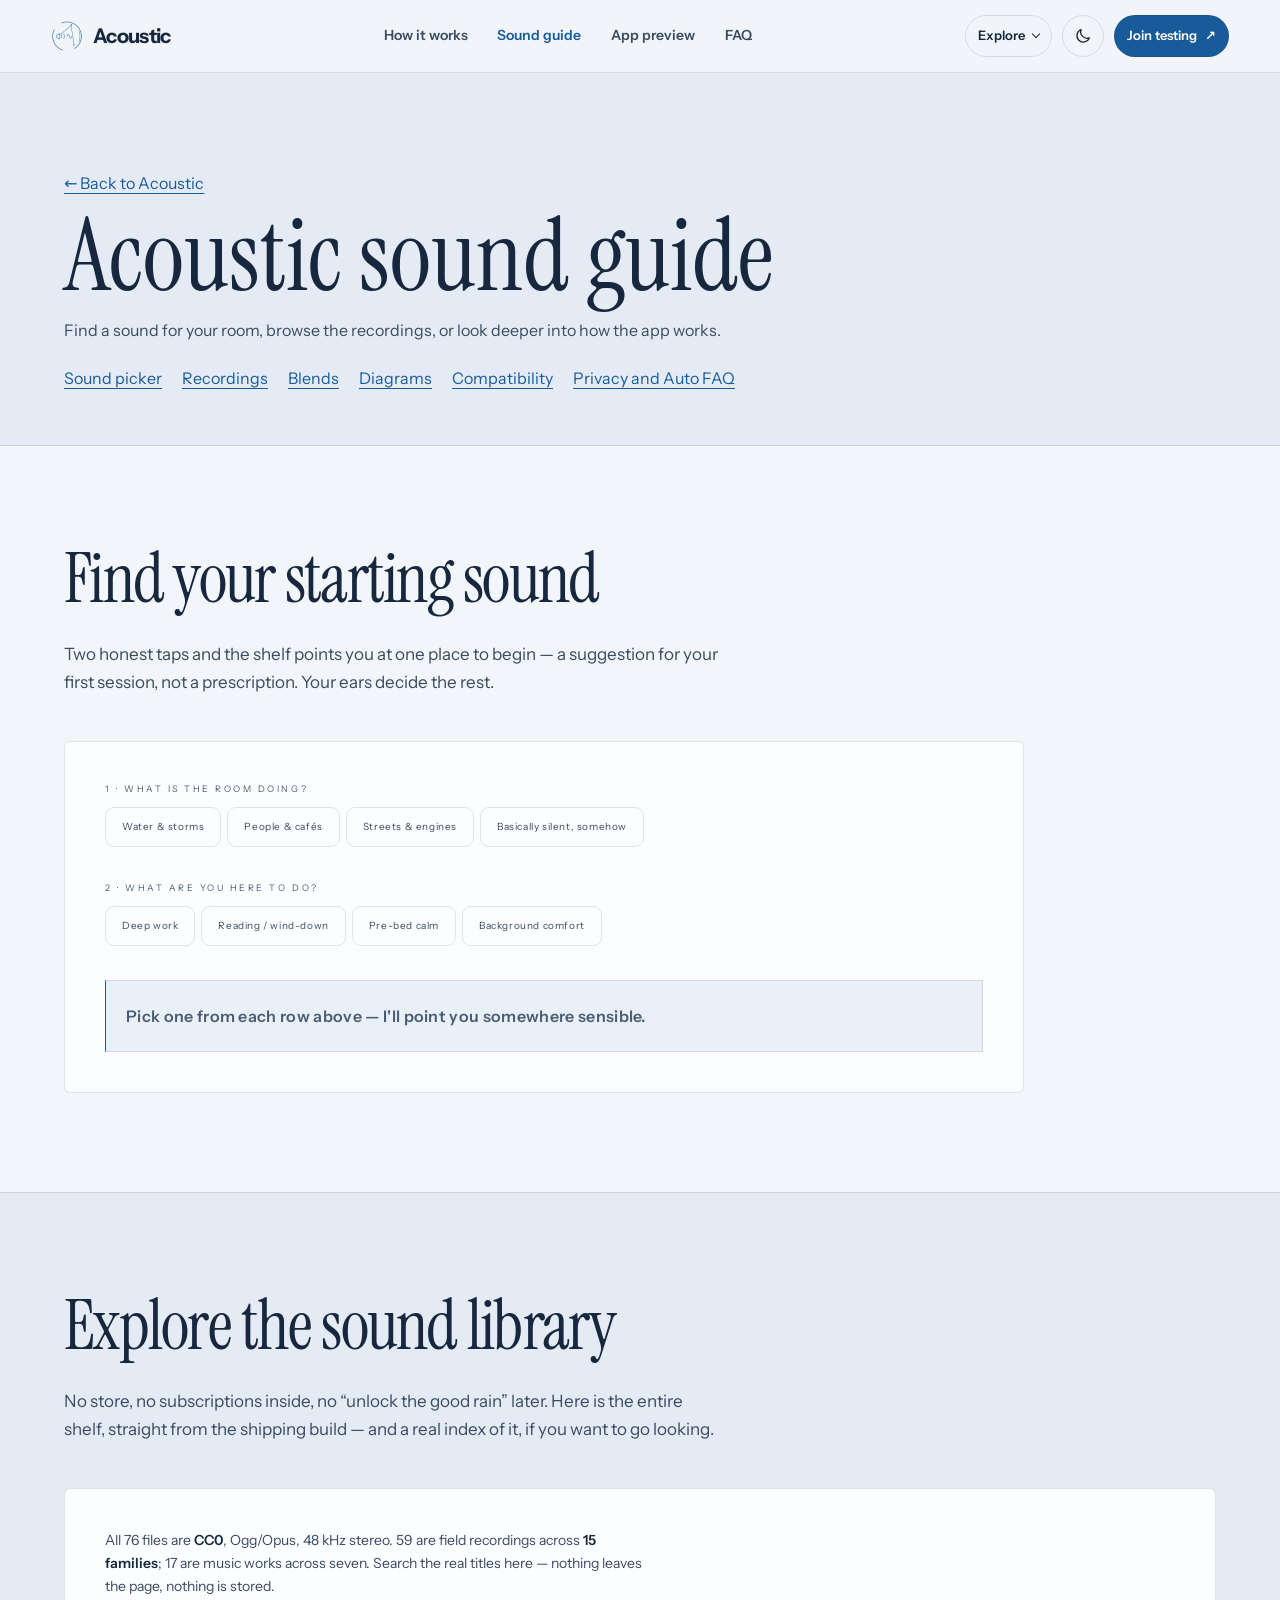
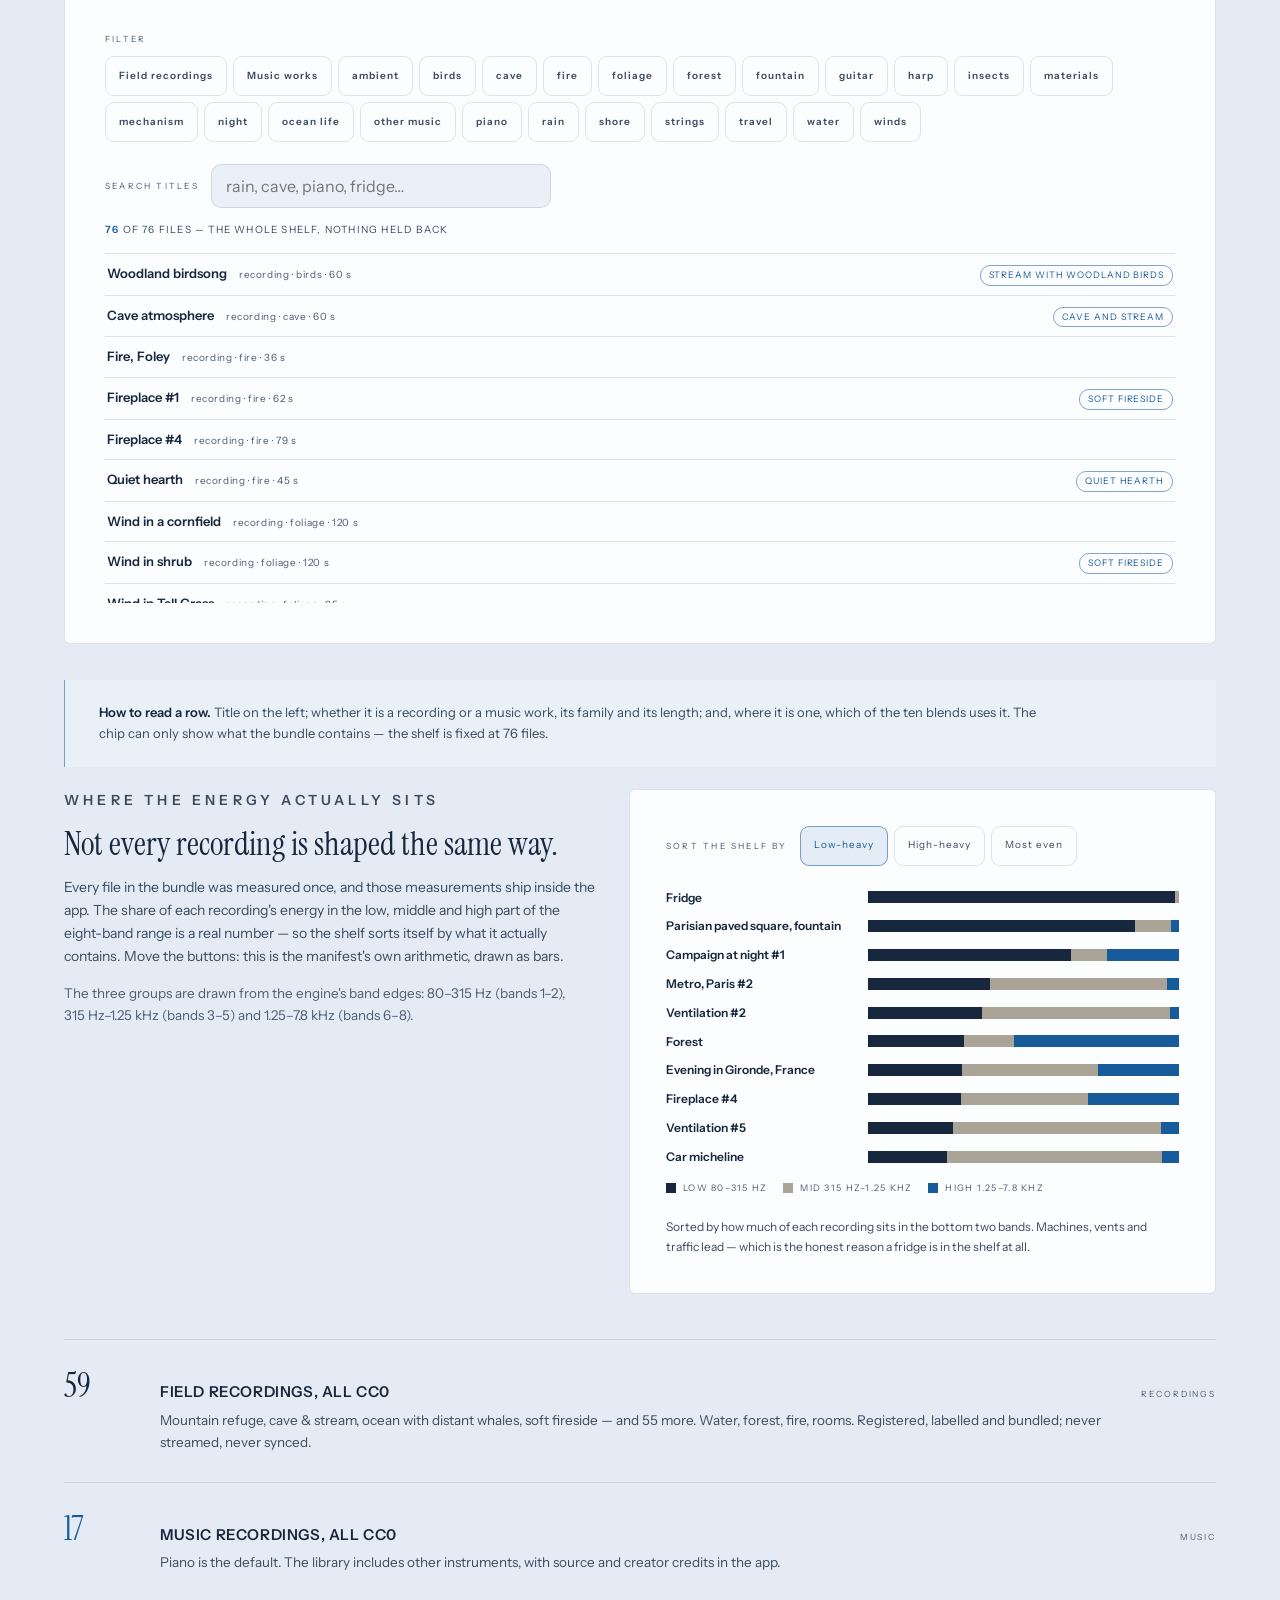
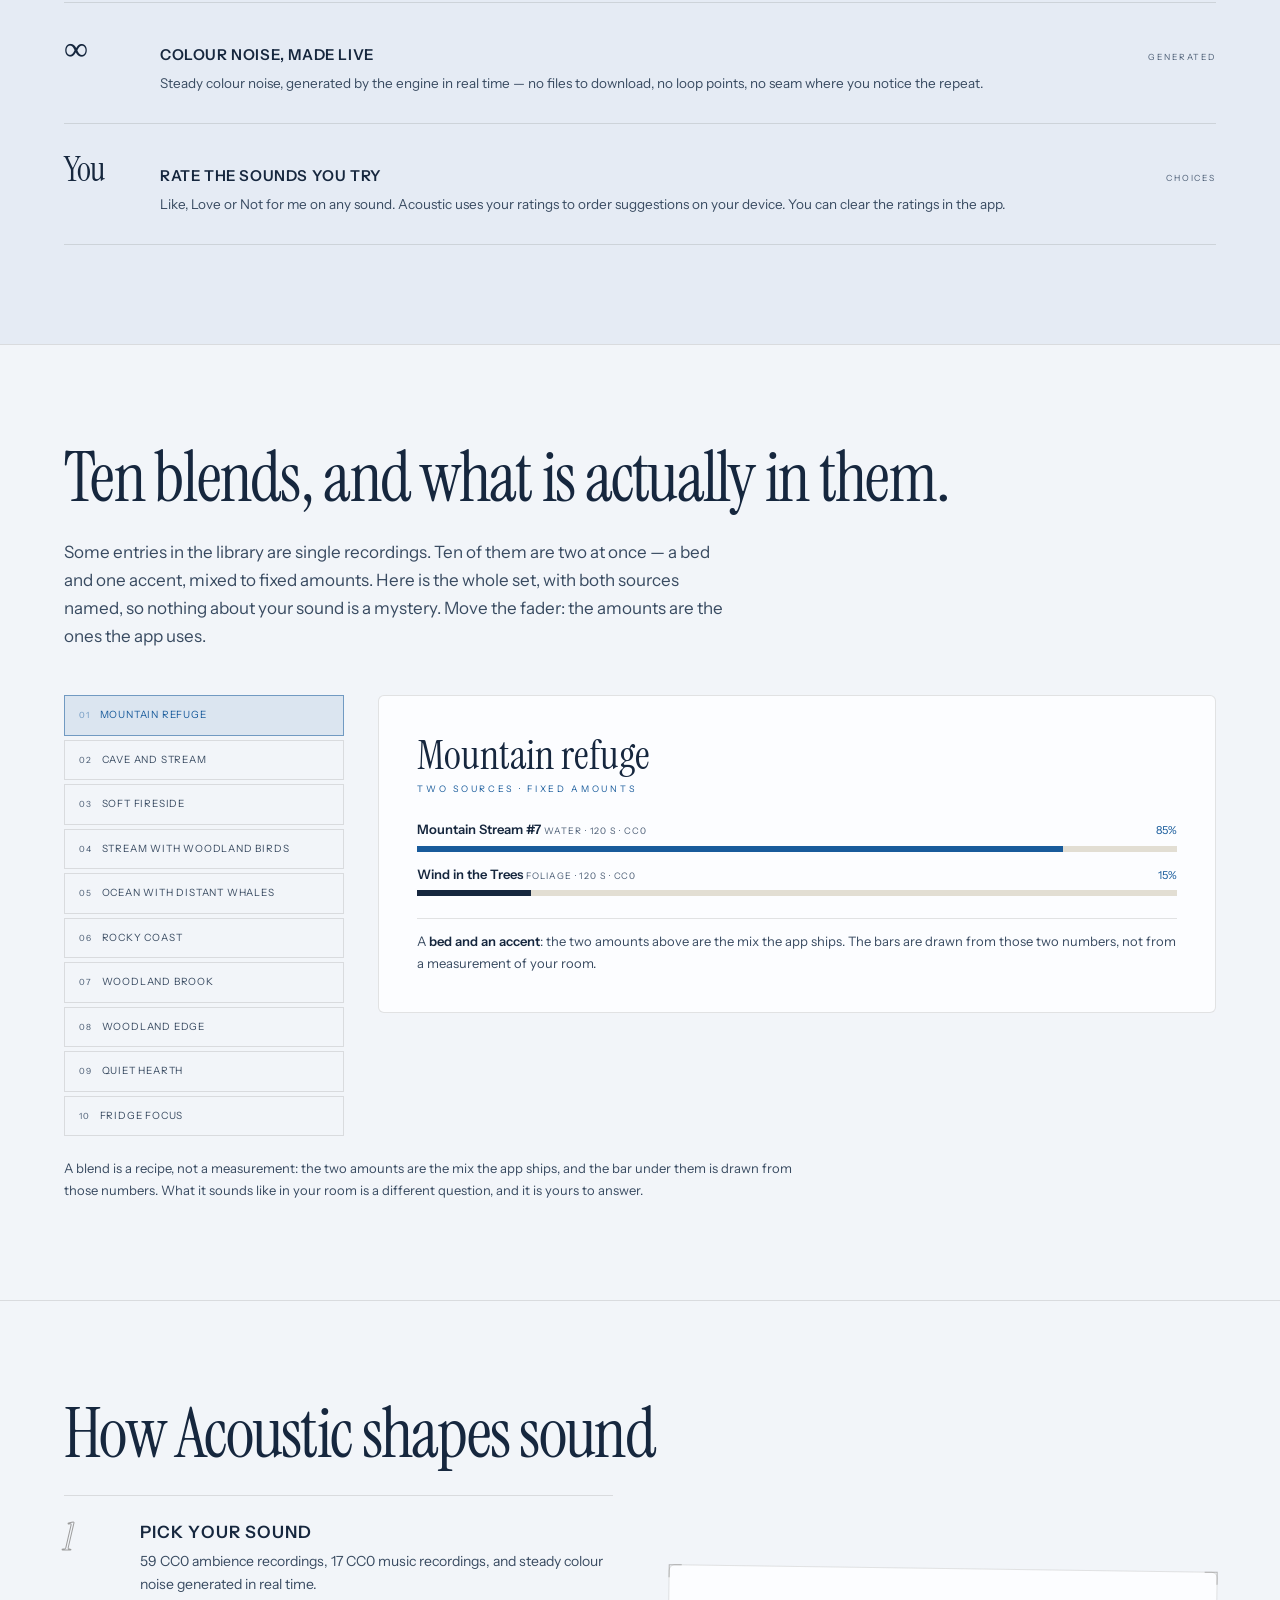
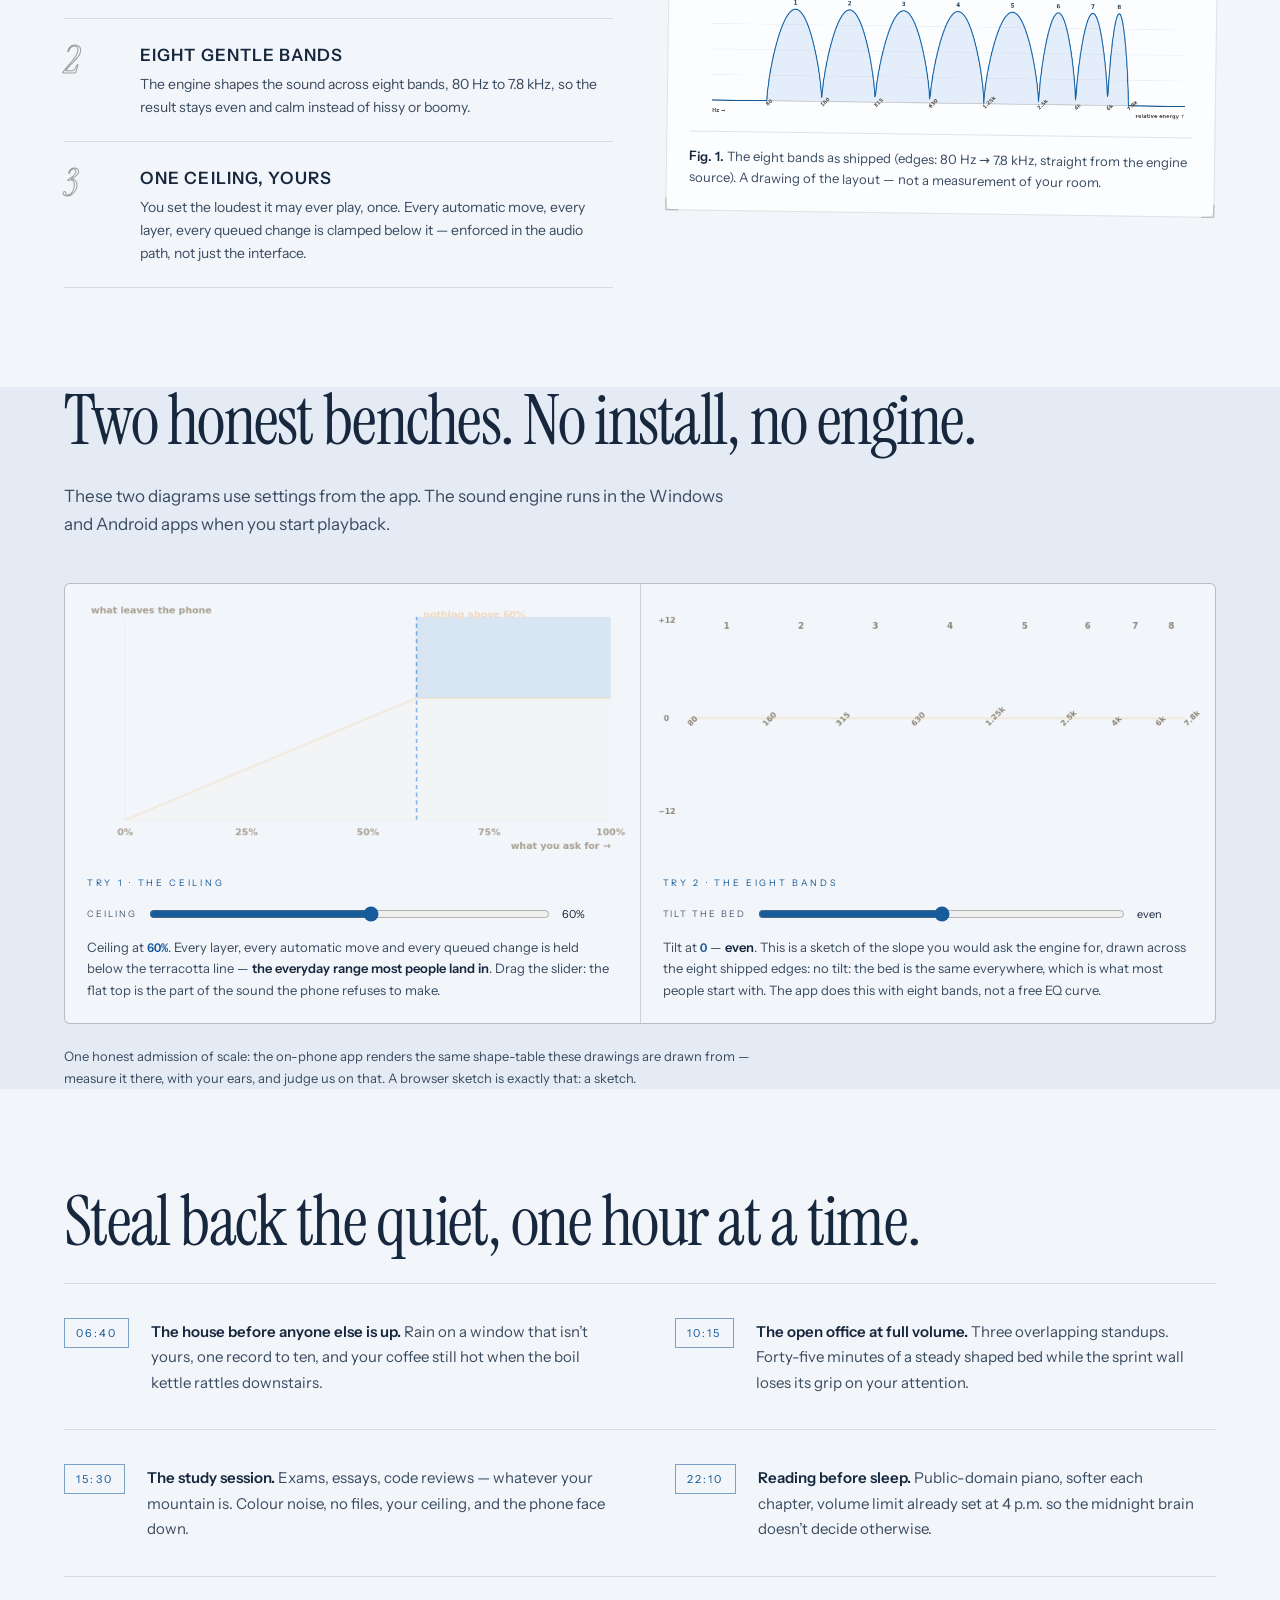
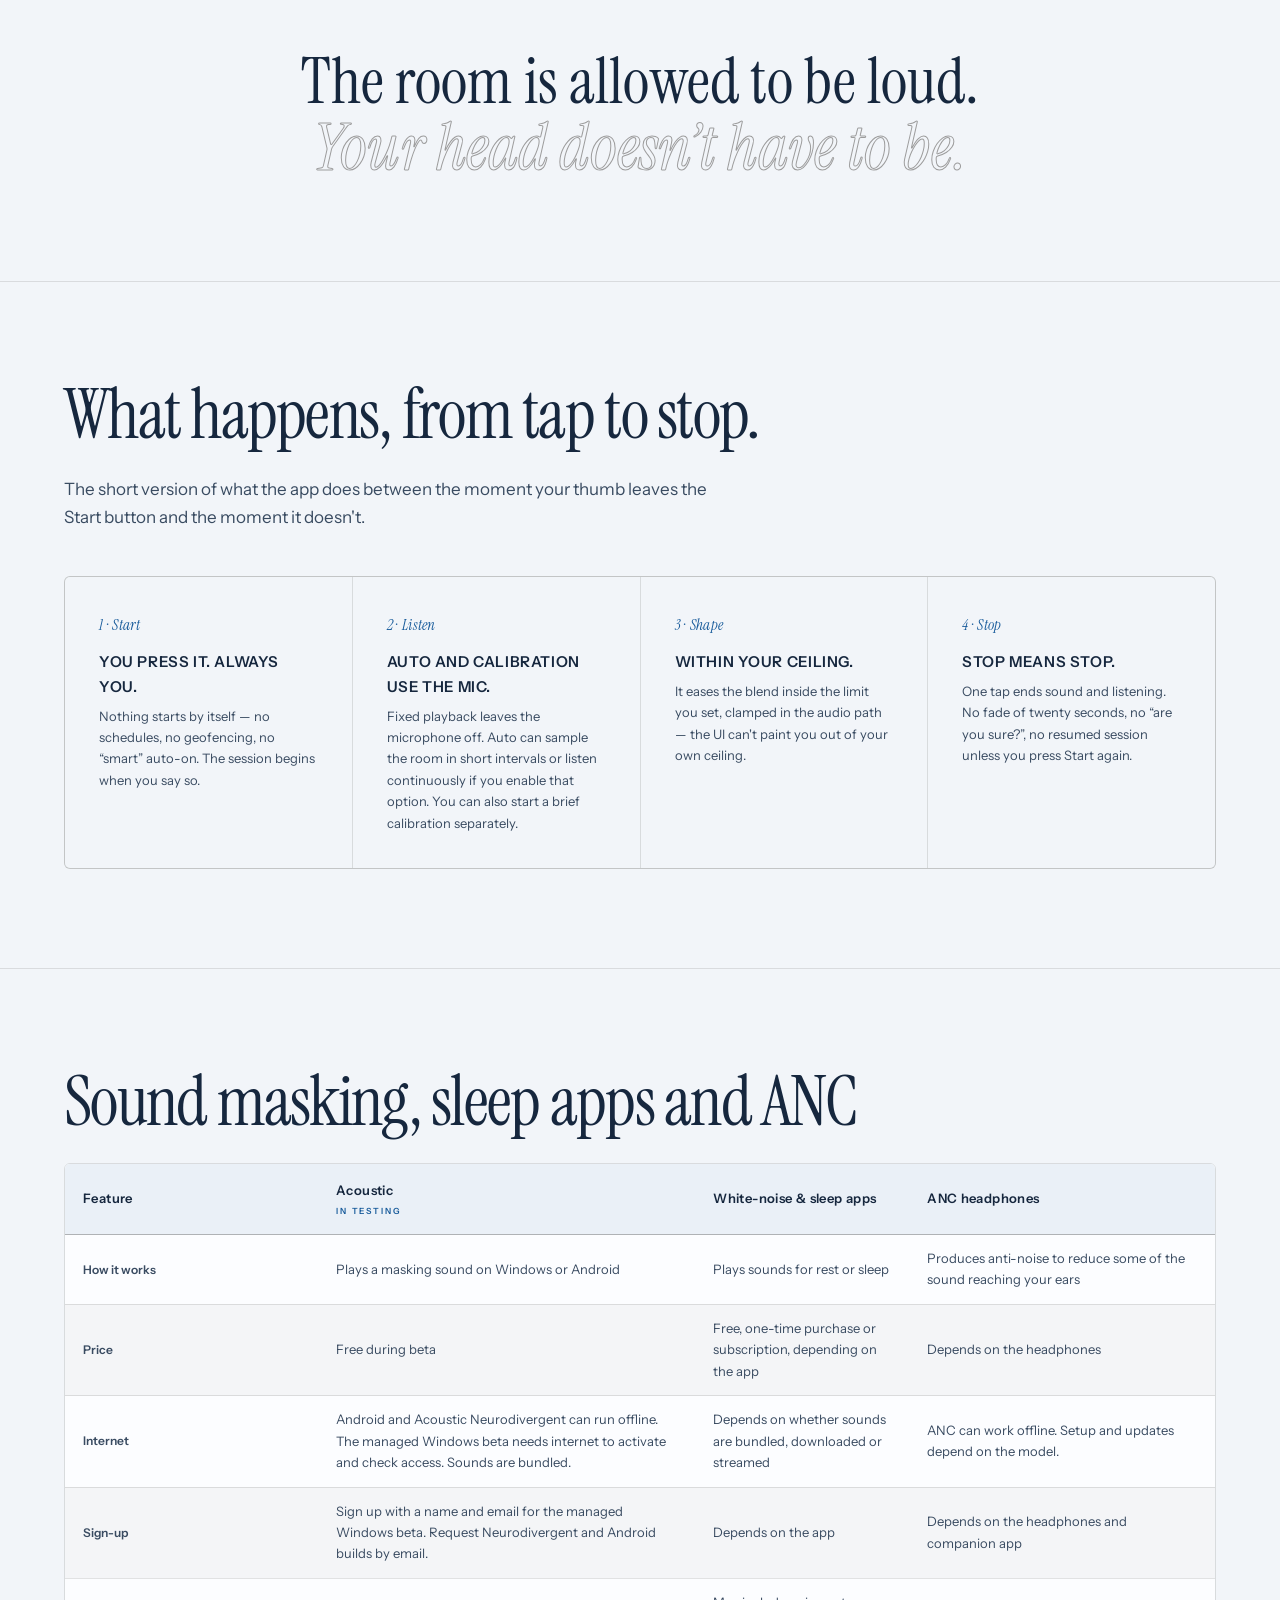
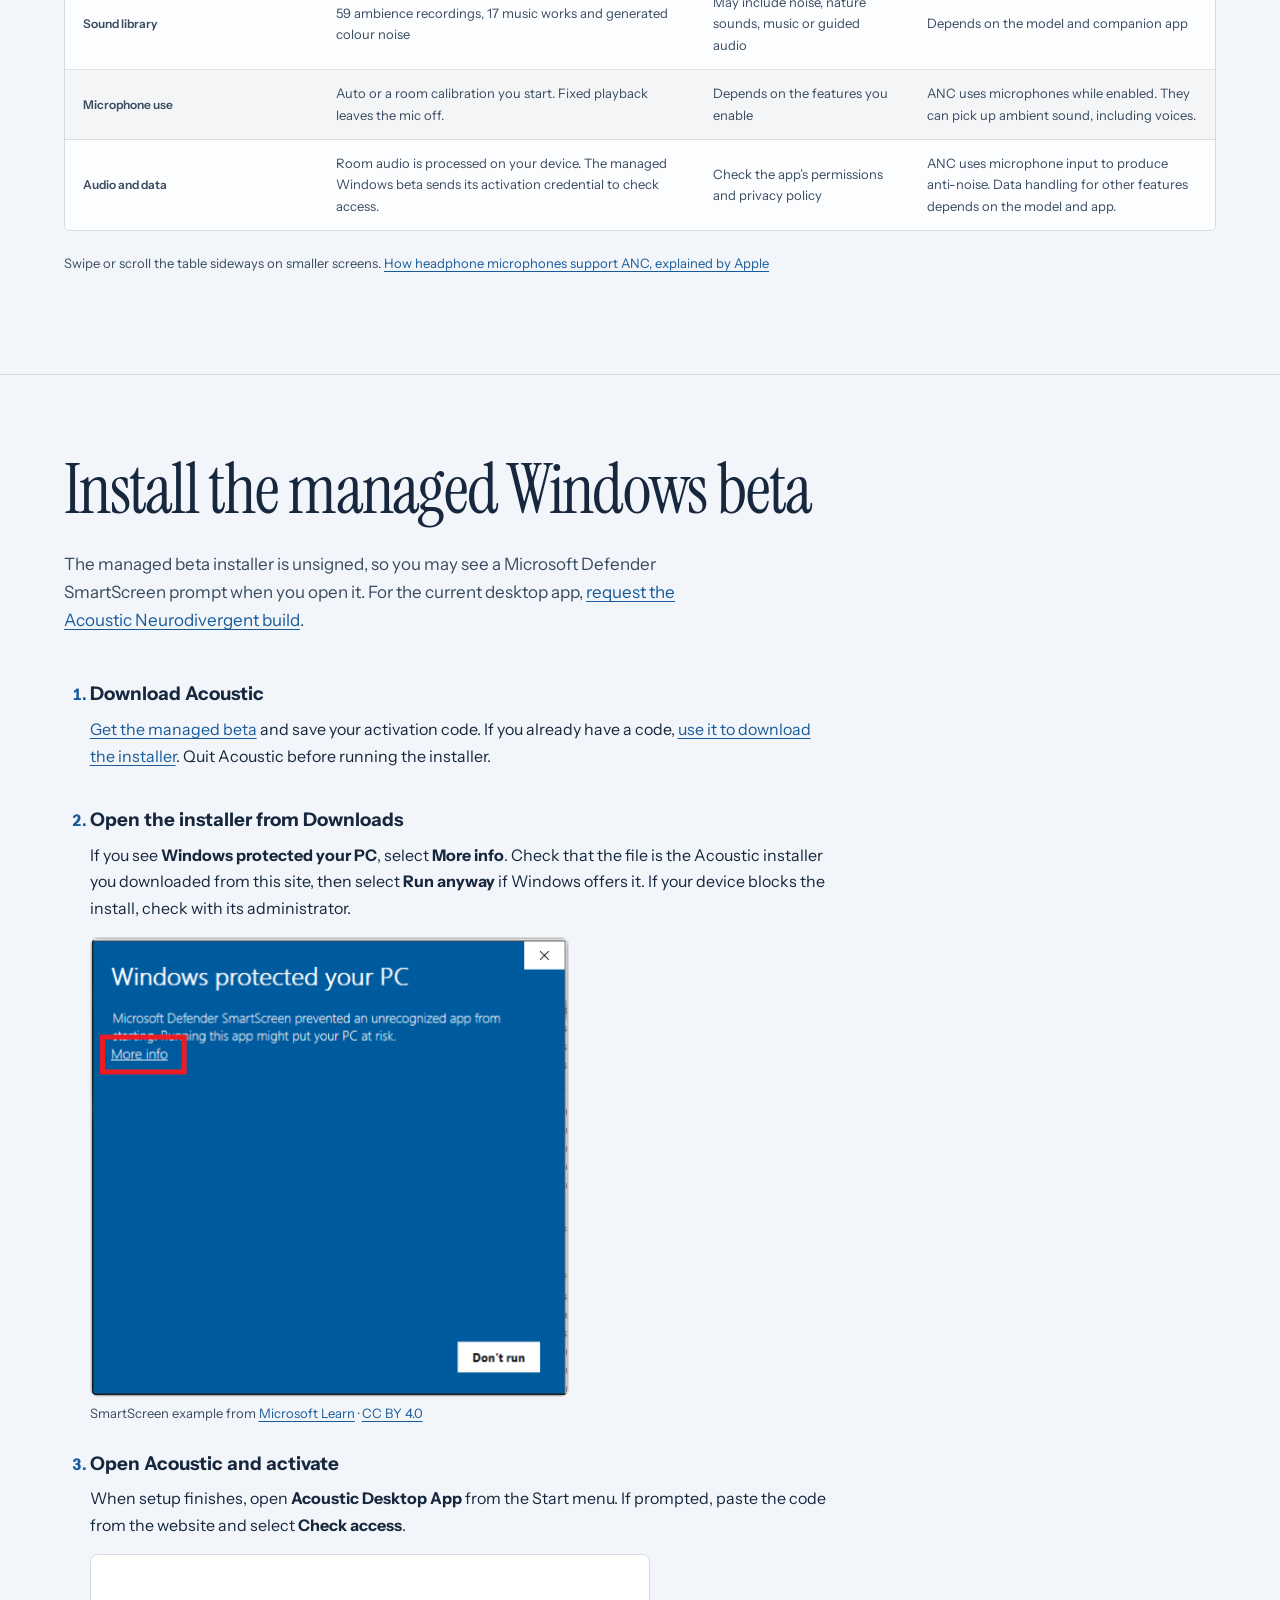
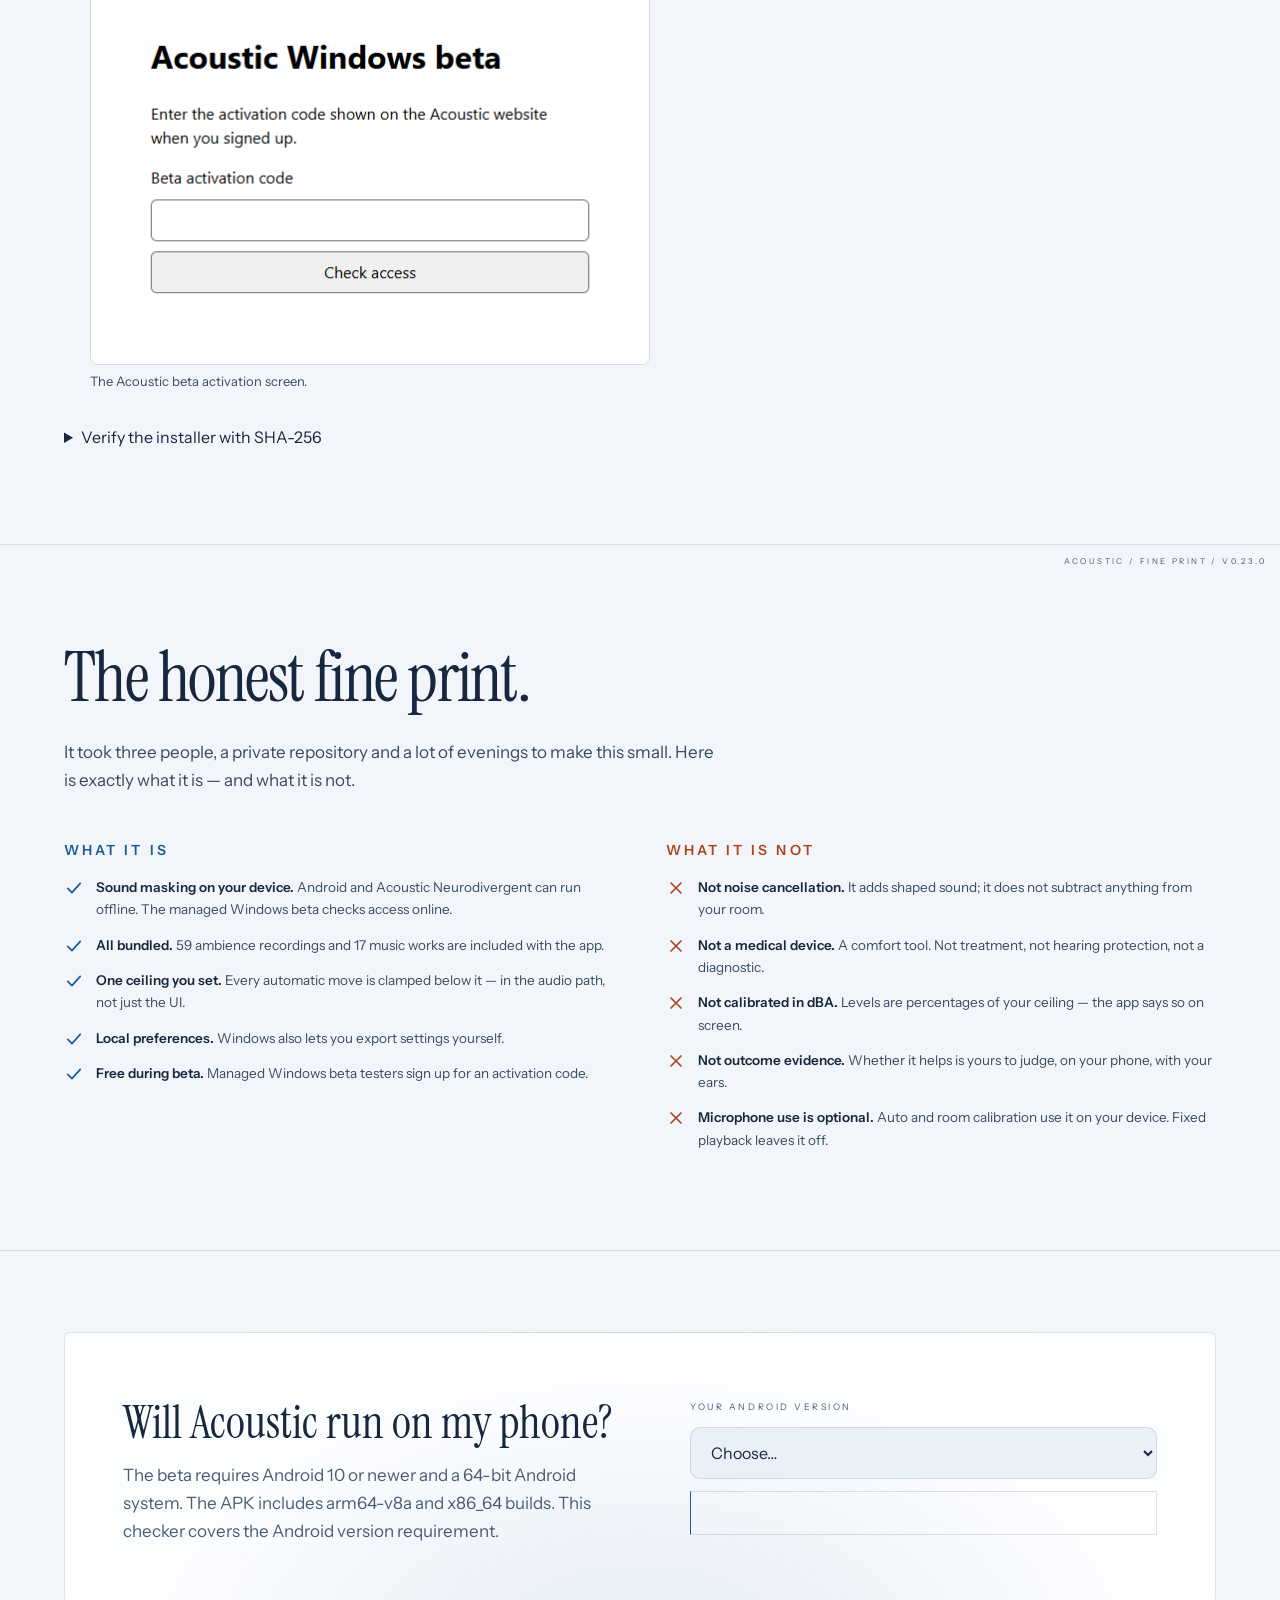
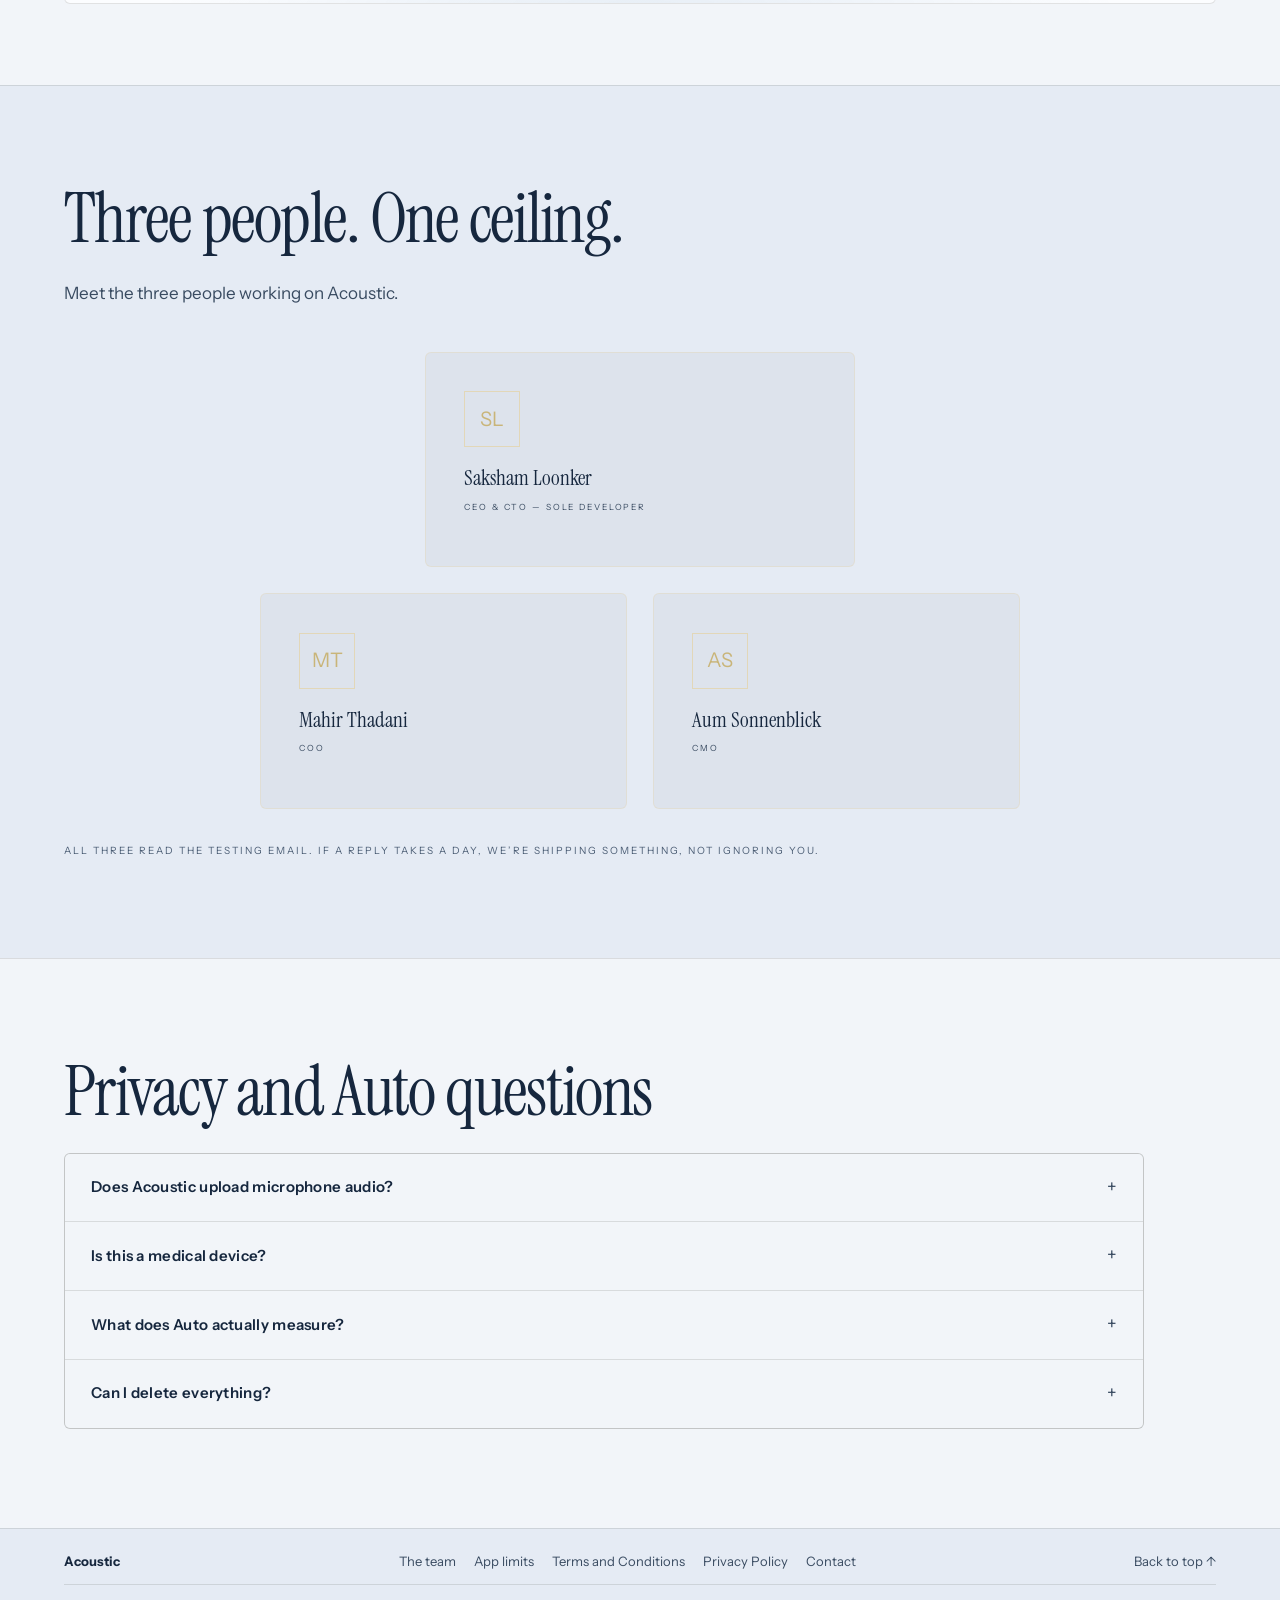
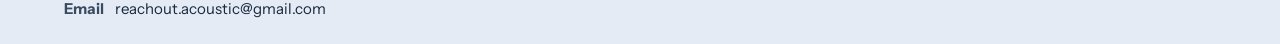
==== commit faa8e328: "Show both Windows desktop variants" ====
--- a/guide.html
+++ b/guide.html
@@ -312,11 +312,11 @@
           <tbody>
             <tr><th scope="row">How it works</th><td>Plays a masking sound on Windows or Android</td><td>Plays sounds for rest or sleep</td><td>Produces anti-noise to reduce some of the sound reaching your ears</td></tr>
             <tr><th scope="row">Price</th><td>Free during beta</td><td>Free, one-time purchase or subscription, depending on the app</td><td>Depends on the headphones</td></tr>
-            <tr><th scope="row">Internet</th><td>Android runs offline. The Windows beta needs internet to activate and check access. Sounds are bundled on both.</td><td>Depends on whether sounds are bundled, downloaded or streamed</td><td>ANC can work offline. Setup and updates depend on the model.</td></tr>
-            <tr><th scope="row">Sign-up</th><td>Sign up with a name and email for Windows. Request an Android build by email.</td><td>Depends on the app</td><td>Depends on the headphones and companion app</td></tr>
+            <tr><th scope="row">Internet</th><td>Android and Acoustic Neurodivergent can run offline. The managed Windows beta needs internet to activate and check access. Sounds are bundled.</td><td>Depends on whether sounds are bundled, downloaded or streamed</td><td>ANC can work offline. Setup and updates depend on the model.</td></tr>
+            <tr><th scope="row">Sign-up</th><td>Sign up with a name and email for the managed Windows beta. Request Neurodivergent and Android builds by email.</td><td>Depends on the app</td><td>Depends on the headphones and companion app</td></tr>
             <tr><th scope="row">Sound library</th><td>59 ambience recordings, 17 music works and generated colour noise</td><td>May include noise, nature sounds, music or guided audio</td><td>Depends on the model and companion app</td></tr>
             <tr><th scope="row">Microphone use</th><td>Auto or a room calibration you start. Fixed playback leaves the mic off.</td><td>Depends on the features you enable</td><td>ANC uses microphones while enabled. They can pick up ambient sound, including voices.</td></tr>
-            <tr><th scope="row">Audio and data</th><td>Room audio is processed on your device. Windows sends its activation credential to check access.</td><td>Check the app&rsquo;s permissions and privacy policy</td><td>ANC uses microphone input to produce anti-noise. Data handling for other features depends on the model and app.</td></tr>
+            <tr><th scope="row">Audio and data</th><td>Room audio is processed on your device. The managed Windows beta sends its activation credential to check access.</td><td>Check the app&rsquo;s permissions and privacy policy</td><td>ANC uses microphone input to produce anti-noise. Data handling for other features depends on the model and app.</td></tr>
           </tbody>
         </table>
       </div>
@@ -325,12 +325,12 @@
   </section>
   <section class="band band-tight" id="windows-install">
     <div class="wrap">
-      <div class="sec-head"><h2>Install Acoustic on Windows</h2></div>
-      <p class="sec-strap">Acoustic is a student project, and we haven&rsquo;t been able to sign the Windows installer yet. You may see a Microsoft Defender SmartScreen prompt when you open it.</p>
+      <div class="sec-head"><h2>Install the managed Windows beta</h2></div>
+      <p class="sec-strap">The managed beta installer is unsigned, so you may see a Microsoft Defender SmartScreen prompt when you open it. For the current desktop app, <a href="index.html#windows-neurodivergent">request the Acoustic Neurodivergent build</a>.</p>
       <ol class="windows-install-steps">
         <li>
           <h3>Download Acoustic</h3>
-          <p><a href="index.html#windows-beta">Get the Windows beta</a> and save your activation code. For an update, <a href="index.html#windows-update">use your saved code</a> and quit Acoustic before running the installer.</p>
+          <p><a href="index.html#windows-beta">Get the managed beta</a> and save your activation code. If you already have a code, <a href="index.html#windows-update">use it to download the installer</a>. Quit Acoustic before running the installer.</p>
         </li>
         <li>
           <h3>Open the installer from Downloads</h3>
@@ -353,27 +353,9 @@
         <summary>Verify the installer with SHA-256</summary>
         <p>In PowerShell, replace the path below with the path to your downloaded installer and run the command. Compare the output to the published SHA-256.</p>
         <p><code>Get-FileHash -Algorithm SHA256 -LiteralPath "C:\path\to\installer.exe"</code></p>
-        <p data-windows-version>Windows x64</p>
+        <p data-windows-version>Version 0.8.2-beta.7 &middot; x64</p>
         <p><code data-windows-checksum></code></p>
-        <p><a href="https://qsycldeqkdgteccdpsty.supabase.co/functions/v1/windows-beta/release">View current release details</a></p>
-      </details>
-    </div>
-  </section>
-  <section class="band band-tight" id="mac-install" hidden>
-    <div class="wrap">
-      <div class="sec-head"><h2>Install Acoustic on Mac</h2></div>
-      <p class="sec-strap">Requires macOS 13 Ventura or later. The universal installer supports Apple Silicon and Intel Macs.</p>
-      <ol class="windows-install-steps">
-        <li><p><a href="index.html#mac-beta">Get the Mac beta</a> and save the activation code shown on the website. If you already have a code, <a href="index.html#mac-update">use it to download the latest Mac installer</a>.</p></li>
-        <li><p>Quit any open copy of Acoustic. Open the downloaded <strong>.dmg</strong> and drag Acoustic Desktop App into <strong>Applications</strong>. Choose <strong>Replace</strong> if Finder asks. Then eject the disk image.</p></li>
-        <li><p>Open Acoustic from <strong>Applications</strong>. This beta is distributed without Apple notarization. If macOS says it can&rsquo;t verify the developer, go to <strong>System Settings &rarr; Privacy &amp; Security &rarr; Open Anyway</strong> and confirm. Follow <a href="https://support.apple.com/en-us/102445">Apple&rsquo;s guidance</a> for any other warning.</p></li>
-        <li><p>Paste your activation code and select <strong>Check access</strong>. Your code covers up to three devices across Windows and Mac.</p></li>
-      </ol>
-      <p>If Acoustic still won&rsquo;t open after approval, email <a href="mailto:reachout.acoustic@gmail.com">reachout.acoustic@gmail.com</a> with your macOS version and what you see when you try to open it.</p>
-      <details class="windows-install-checksum">
-        <summary>Verify the Mac installer with SHA-256</summary>
-        <p>Run <code>shasum -a 256 /path/to/installer.dmg</code> in Terminal with the path to your downloaded file. Compare the result to the published SHA-256.</p>
-        <p><code data-mac-checksum></code></p>
+        <p><a href="/windows-release">View managed beta release details</a></p>
       </details>
     </div>
   </section>
@@ -386,11 +368,11 @@
         <div class="promise-card good">
           <h3>What it is</h3>
           <ul class="promise-list">
-            <li><svg width="20" height="20" viewBox="0 0 24 24" fill="none" stroke="currentColor" stroke-width="2" stroke-linecap="round" stroke-linejoin="round" aria-hidden="true"><path d="M4.5 12.5l5 5L19.5 6.5"/></svg><span><b>Sound masking on your device.</b> The Android app runs offline. The Windows beta checks access online.</span></li>
+            <li><svg width="20" height="20" viewBox="0 0 24 24" fill="none" stroke="currentColor" stroke-width="2" stroke-linecap="round" stroke-linejoin="round" aria-hidden="true"><path d="M4.5 12.5l5 5L19.5 6.5"/></svg><span><b>Sound masking on your device.</b> Android and Acoustic Neurodivergent can run offline. The managed Windows beta checks access online.</span></li>
             <li><svg width="20" height="20" viewBox="0 0 24 24" fill="none" stroke="currentColor" stroke-width="2" stroke-linecap="round" stroke-linejoin="round" aria-hidden="true"><path d="M4.5 12.5l5 5L19.5 6.5"/></svg><span><b>All bundled.</b> 59 ambience recordings and 17 music works are included with the app.</span></li>
             <li><svg width="20" height="20" viewBox="0 0 24 24" fill="none" stroke="currentColor" stroke-width="2" stroke-linecap="round" stroke-linejoin="round" aria-hidden="true"><path d="M4.5 12.5l5 5L19.5 6.5"/></svg><span><b>One ceiling you set.</b> Every automatic move is clamped below it — in the audio path, not just the UI.</span></li>
             <li><svg width="20" height="20" viewBox="0 0 24 24" fill="none" stroke="currentColor" stroke-width="2" stroke-linecap="round" stroke-linejoin="round" aria-hidden="true"><path d="M4.5 12.5l5 5L19.5 6.5"/></svg><span><b>Local preferences.</b> Windows also lets you export settings yourself.</span></li>
-            <li><svg width="20" height="20" viewBox="0 0 24 24" fill="none" stroke="currentColor" stroke-width="2" stroke-linecap="round" stroke-linejoin="round" aria-hidden="true"><path d="M4.5 12.5l5 5L19.5 6.5"/></svg><span><b>Free during beta.</b> Windows testers sign up for an activation code.</span></li>
+            <li><svg width="20" height="20" viewBox="0 0 24 24" fill="none" stroke="currentColor" stroke-width="2" stroke-linecap="round" stroke-linejoin="round" aria-hidden="true"><path d="M4.5 12.5l5 5L19.5 6.5"/></svg><span><b>Free during beta.</b> Managed Windows beta testers sign up for an activation code.</span></li>
           </ul>
         </div>
         <div class="promise-card bad">
@@ -464,7 +446,7 @@
       <div class="qa">
         <details>
           <summary><span>Does Acoustic upload microphone audio?</span><span class="pm" aria-hidden="true">+</span></summary>
-          <p>Acoustic processes microphone input on your device. The Android app has no internet permission. The Windows beta connects to check access. Read the <a href="legal.html#privacy">Privacy Policy</a> for details.</p>
+          <p>Acoustic processes microphone input on your device. The Android app has no internet permission. The managed Windows beta connects to check access. Read the <a href="legal.html#privacy">Privacy Policy</a> for details.</p>
         </details>
         <details>
           <summary><span>Is this a medical device?</span><span class="pm" aria-hidden="true">+</span></summary>
--- a/styles.css
+++ b/styles.css
@@ -578,7 +578,6 @@
 .hero-title em { color: #92cbff; }
 .hero-sub { max-width: 43ch; margin: 24px 0; color: #cfdeef; font-size: clamp(16px, 1.42vw, 19px); line-height: 1.58; }
 .hero-actions { display: flex; flex-wrap: wrap; gap: 10px 22px; align-items: center; }
-[data-mac-entry][hidden] { display: none; }
 .btn-primary, .btn-secondary {
   display: inline-flex; align-items: center; justify-content: space-between; gap: 14px;
   min-height: 48px; border: 1px solid transparent;
@@ -591,8 +590,6 @@
 .hero a:focus-visible { outline-color: #92cbff; }
 .hero-note { margin-top: 18px; color: #b5c9e2; font-size: 13px; }
 .hero-note a { color: inherit; text-decoration: underline; text-underline-offset: 3px; }
-.hero-install-note { max-width: 50ch; padding-inline-start: 12px; border-inline-start: 2px solid #92cbff; }
-.hero-install-note strong { color: #eff5ff; }
 .hero-visual { margin: 0; min-width: 0; }
 .phone-stage {
   display: grid; place-items: center; position: relative; isolation: isolate;
@@ -809,19 +806,22 @@
   display: grid; grid-template-columns: repeat(2, minmax(0, 1fr)); gap: 18px;
   width: min(100%, 790px); margin-bottom: 12px; text-align: left;
 }
+.desktop-options-title, #android-beta { grid-column: 1 / -1; }
+.desktop-options-title { font: 400 30px/1.1 var(--serif); }
 .beta-option {
   min-width: 0; padding: clamp(18px, 4vw, 31px); border: 1px solid var(--line-strong);
   border-radius: 8px; background: var(--panel);
 }
-.beta-option h3 { font: 400 36px/1.1 var(--serif); margin-bottom: 5px; }
-.beta-option p { color: var(--dim); font-size: 14px; margin-bottom: 14px; }
+.beta-option h3, .beta-option h4 {
+  font: 400 clamp(28px, 4vw, 36px)/1.1 var(--serif); margin-bottom: 8px;
+}
+.beta-option p { color: var(--dim); font-size: 1rem; margin-bottom: 14px; }
 .beta-option a { color: var(--accent); text-decoration: underline; text-underline-offset: 3px; }
 .beta-option form { display: grid; gap: 7px; }
-.beta-option input, .beta-option select {
+.beta-option input {
   width: 100%; padding: 9px 11px; margin-bottom: 5px; border: 1px solid var(--line-strong);
   border-radius: 4px; background: var(--bg); color: var(--ink); font: inherit;
 }
-.beta-platform:not([hidden]) { display: grid; gap: 7px; }
 .beta-option button { justify-self: start; text-align: left; }
 .beta-option button:disabled { opacity: .65; cursor: wait; }
 .beta-update { border-block: 1px solid var(--line); padding-block: 10px; margin-bottom: 18px; }
@@ -840,7 +840,7 @@
 .windows-install-checksum summary { cursor: pointer; margin-bottom: 12px; }
 .windows-install-checksum code { overflow-wrap: anywhere; }
 .windows-install-checksum p:has(code:empty) { display: none; }
-#windows-install a, #mac-install a { color: var(--accent); text-decoration: underline; text-underline-offset: 3px; }
+#windows-install a { color: var(--accent); text-decoration: underline; text-underline-offset: 3px; }
 #windowsBetaResult > p { margin-block: 10px; }
 #windowsBetaCode { font-family: ui-monospace, monospace; }
 .beta-status:empty { display: none; }
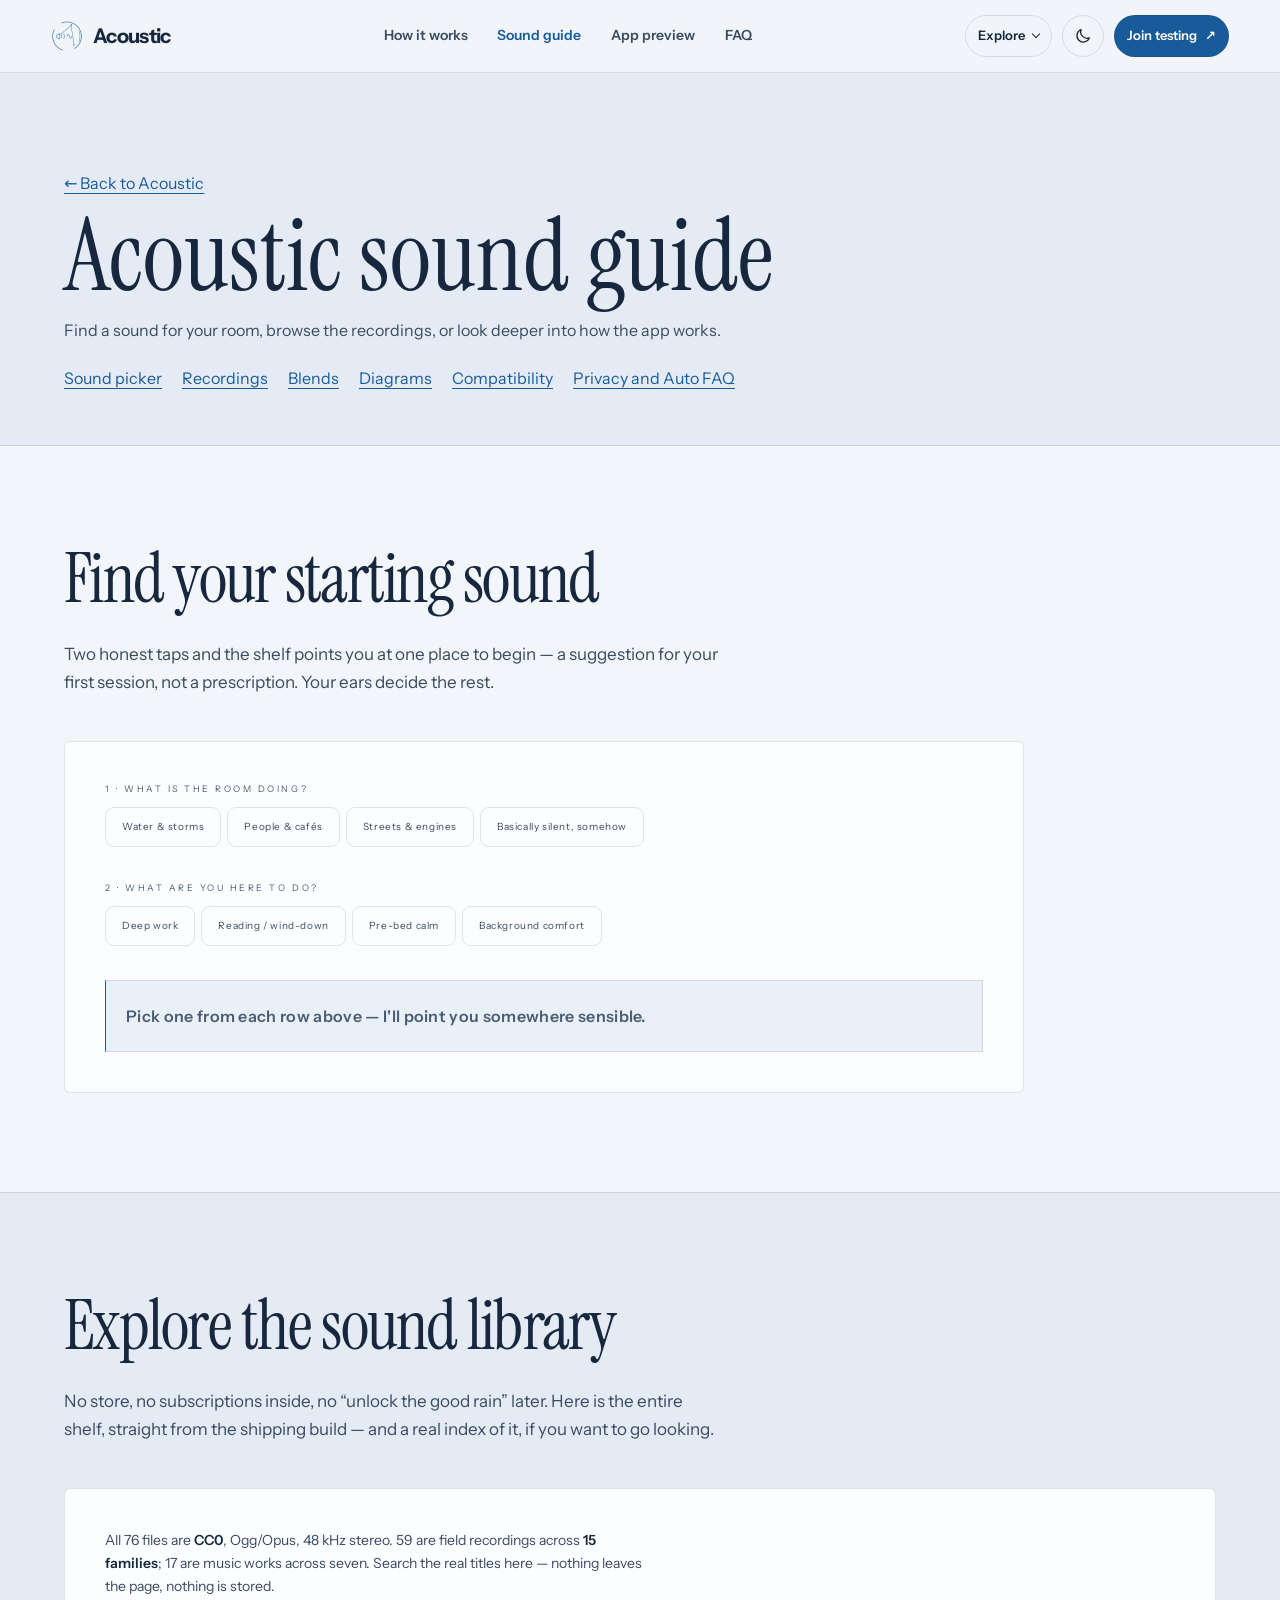
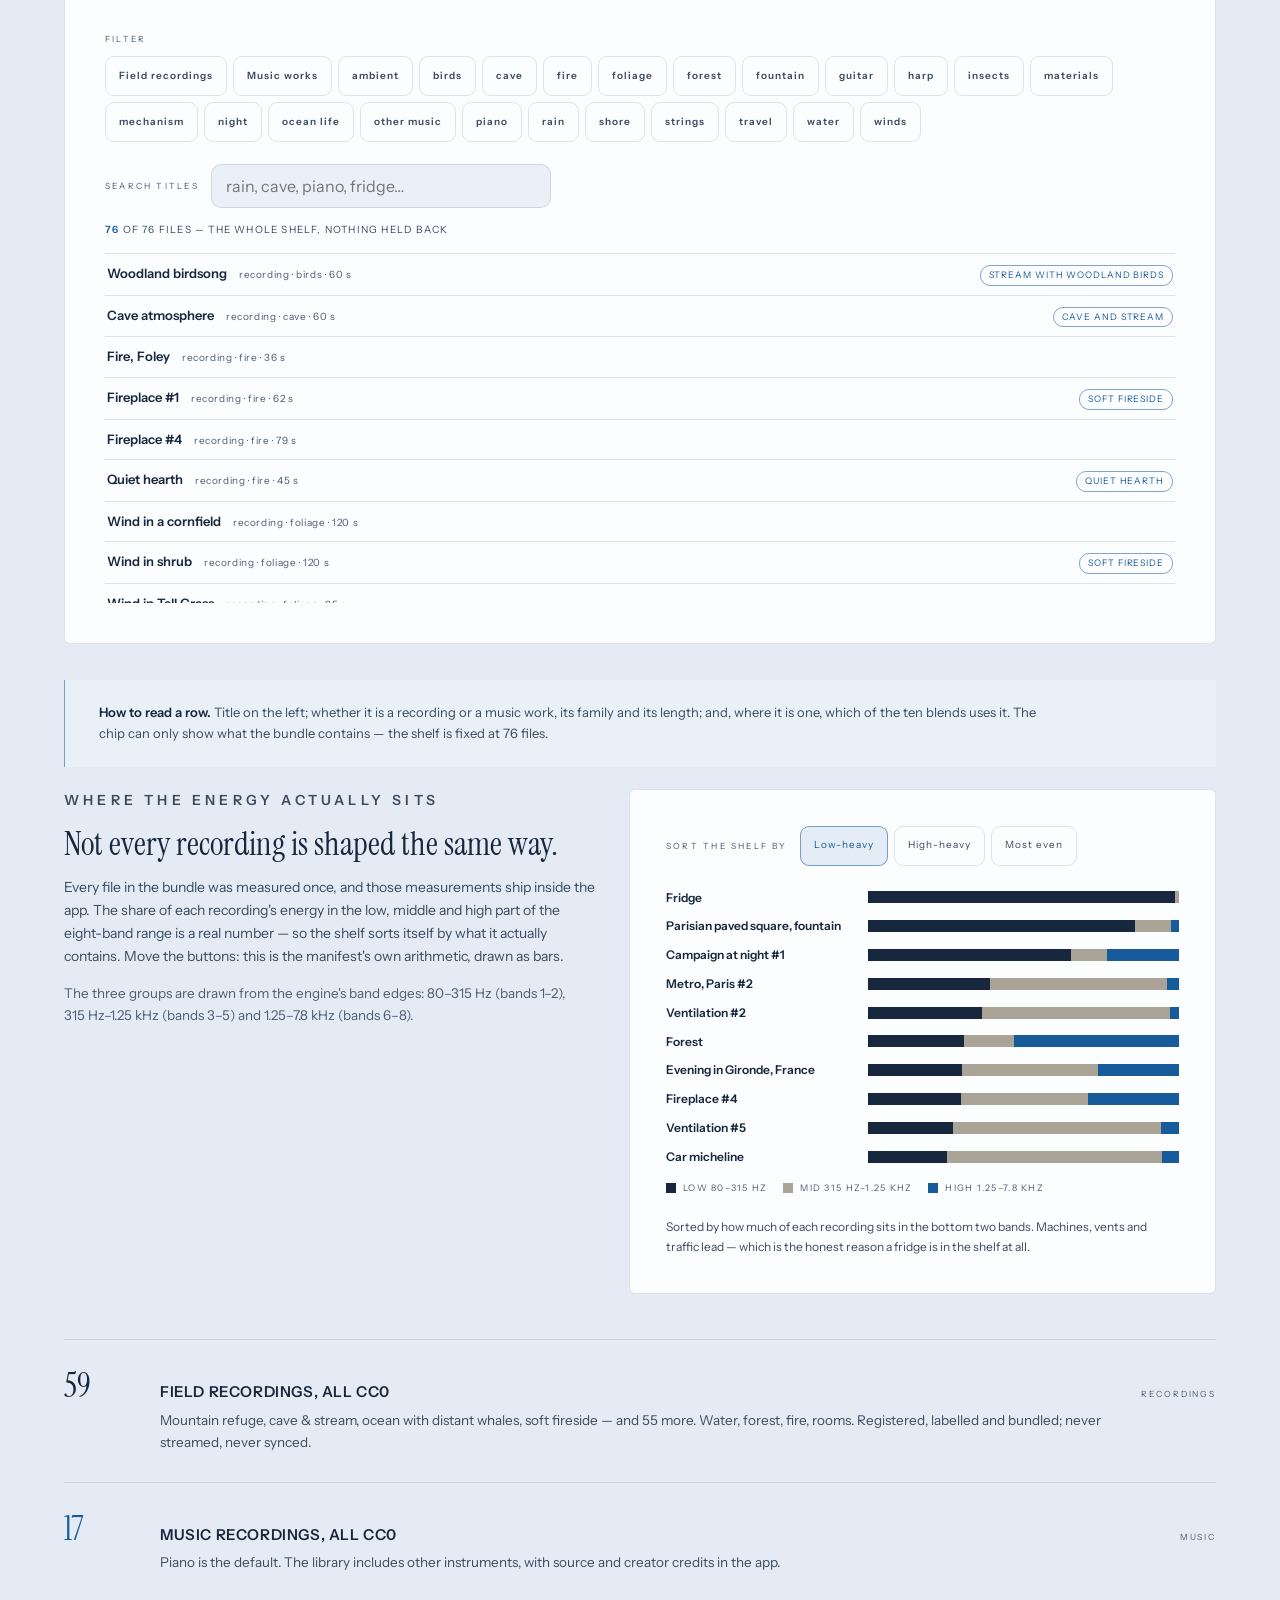
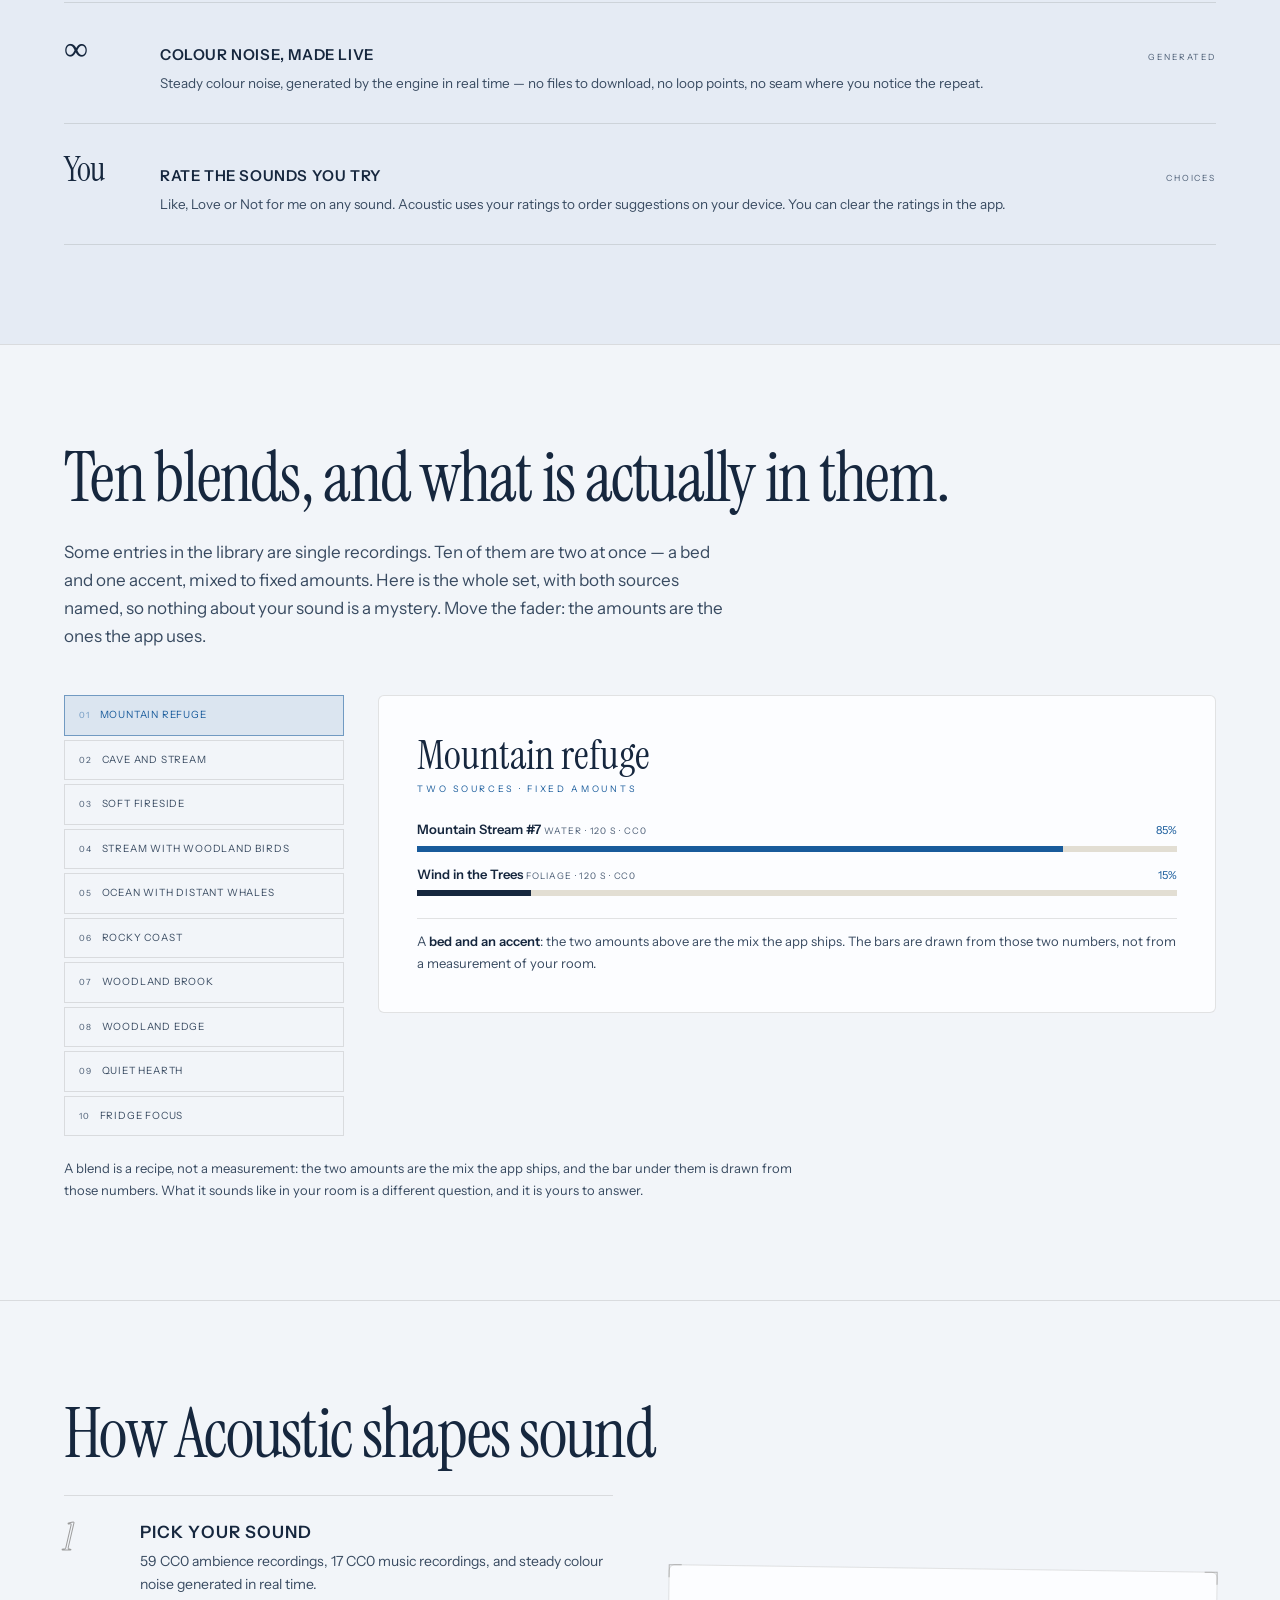
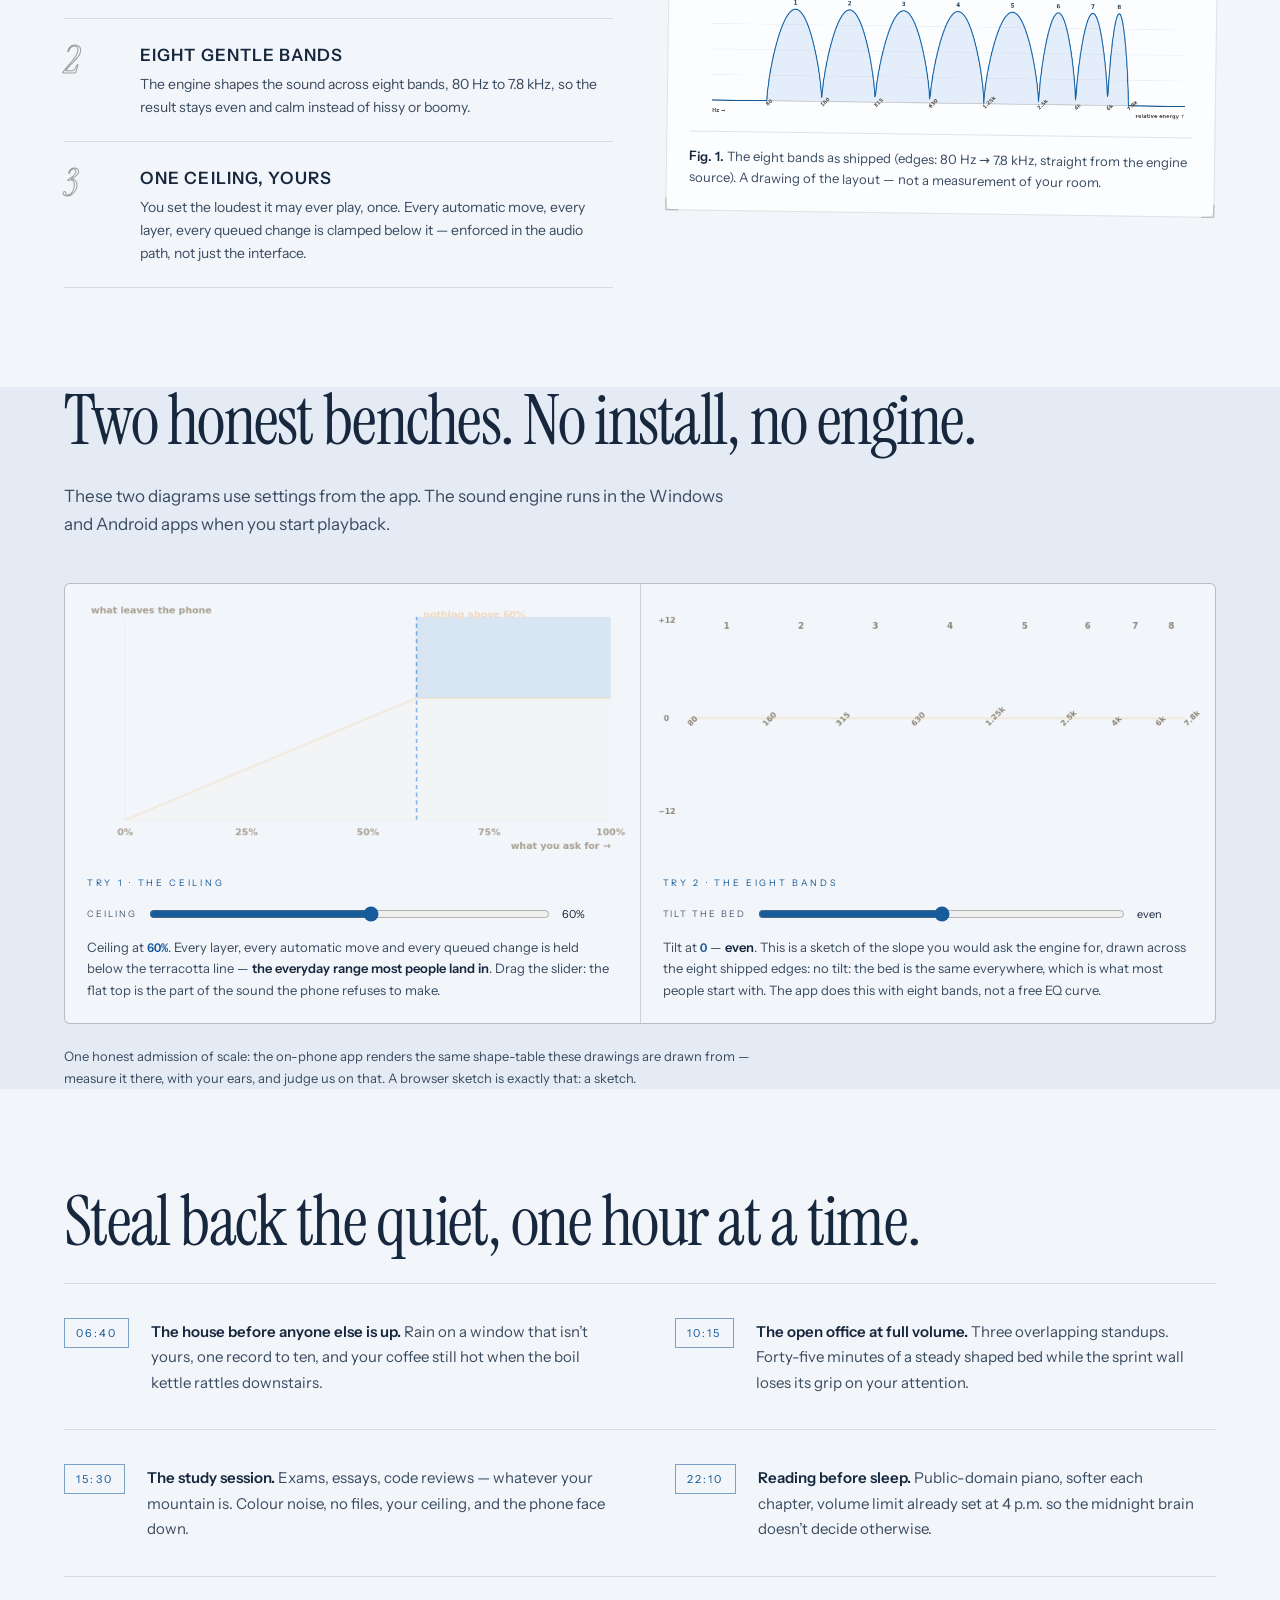
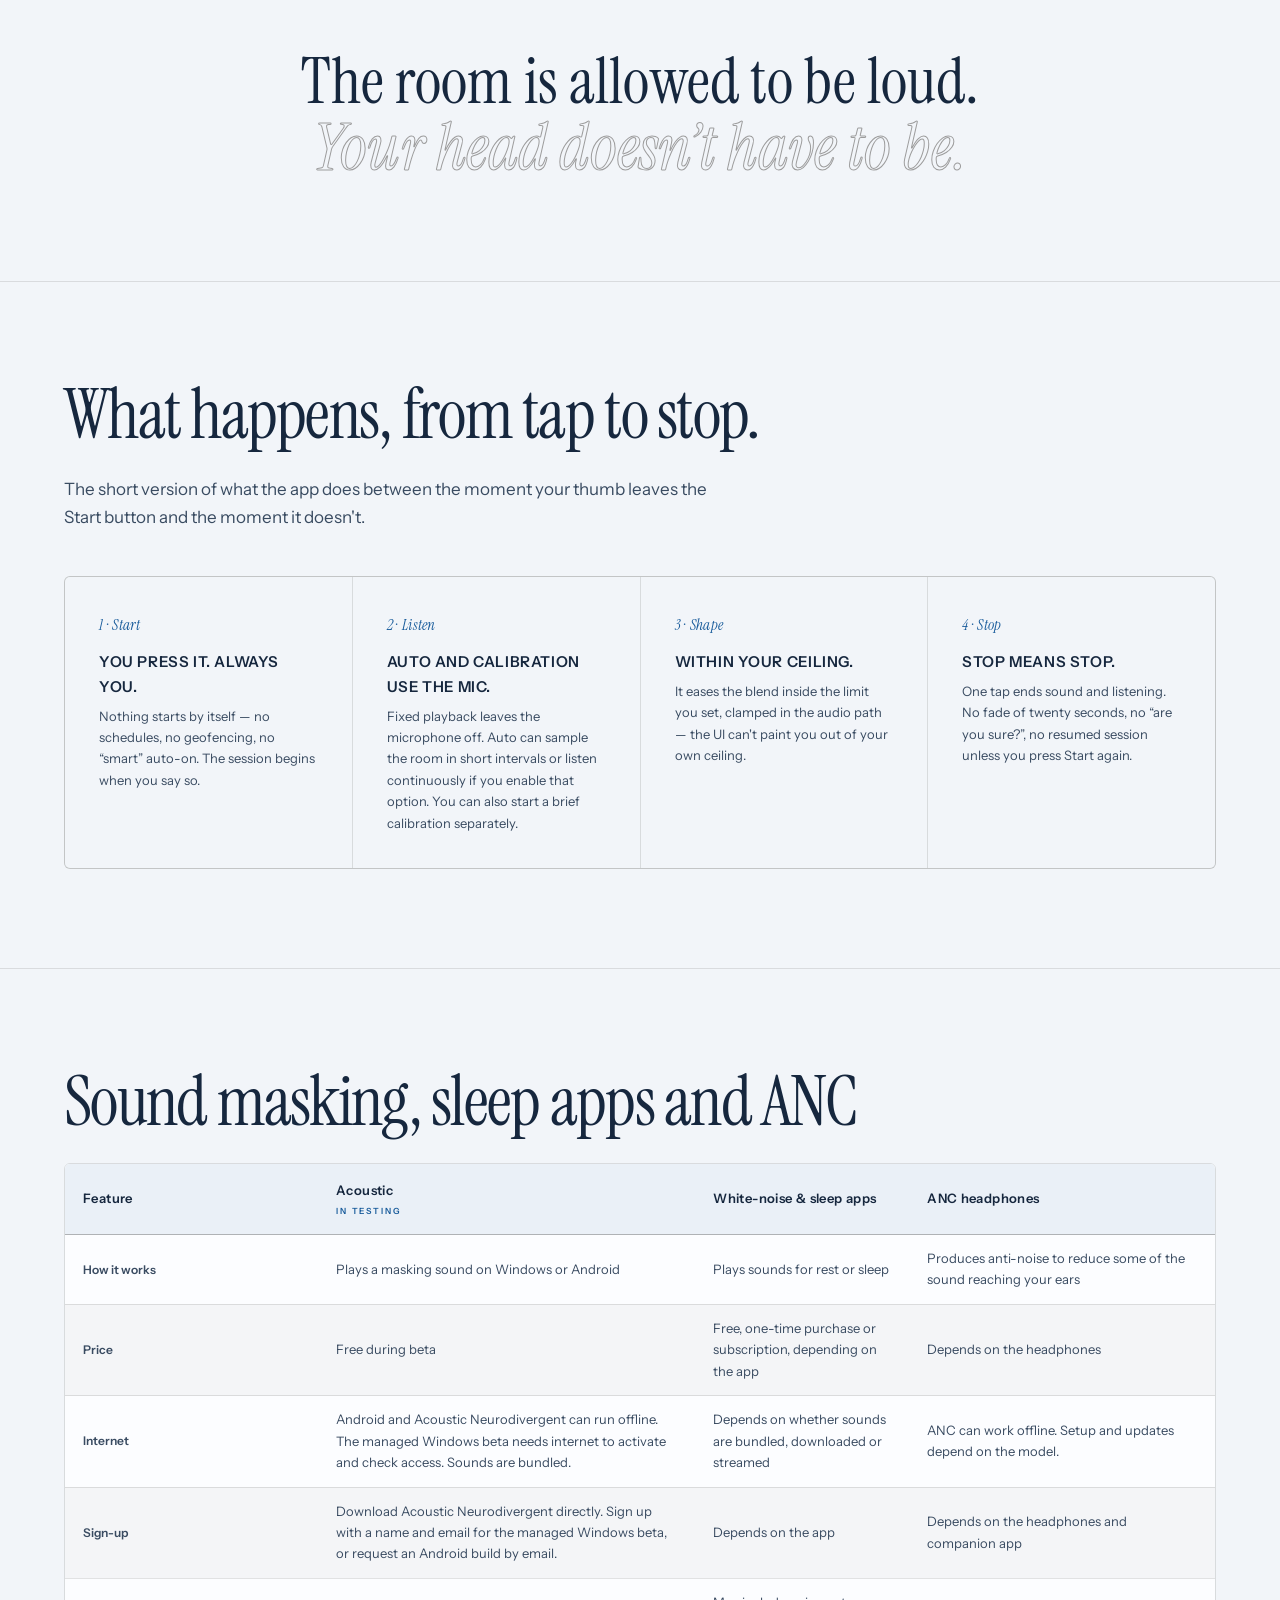
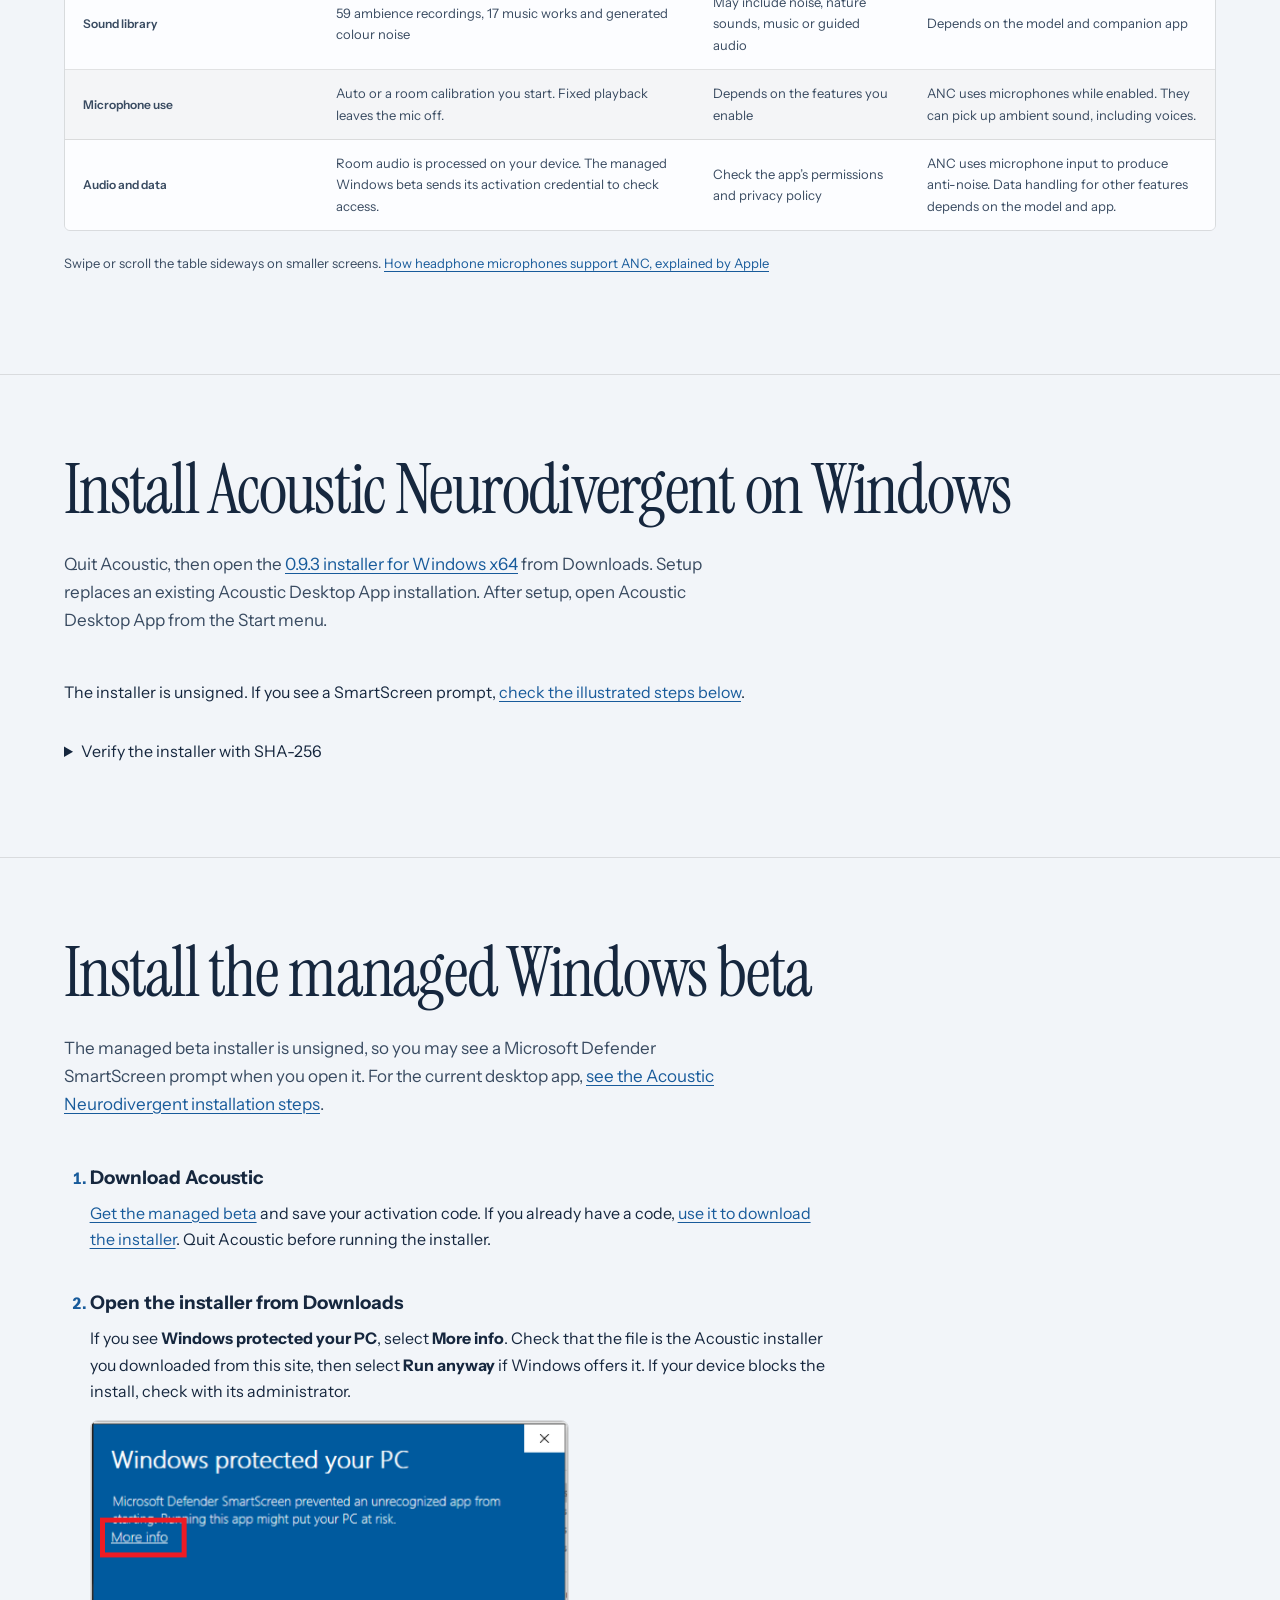
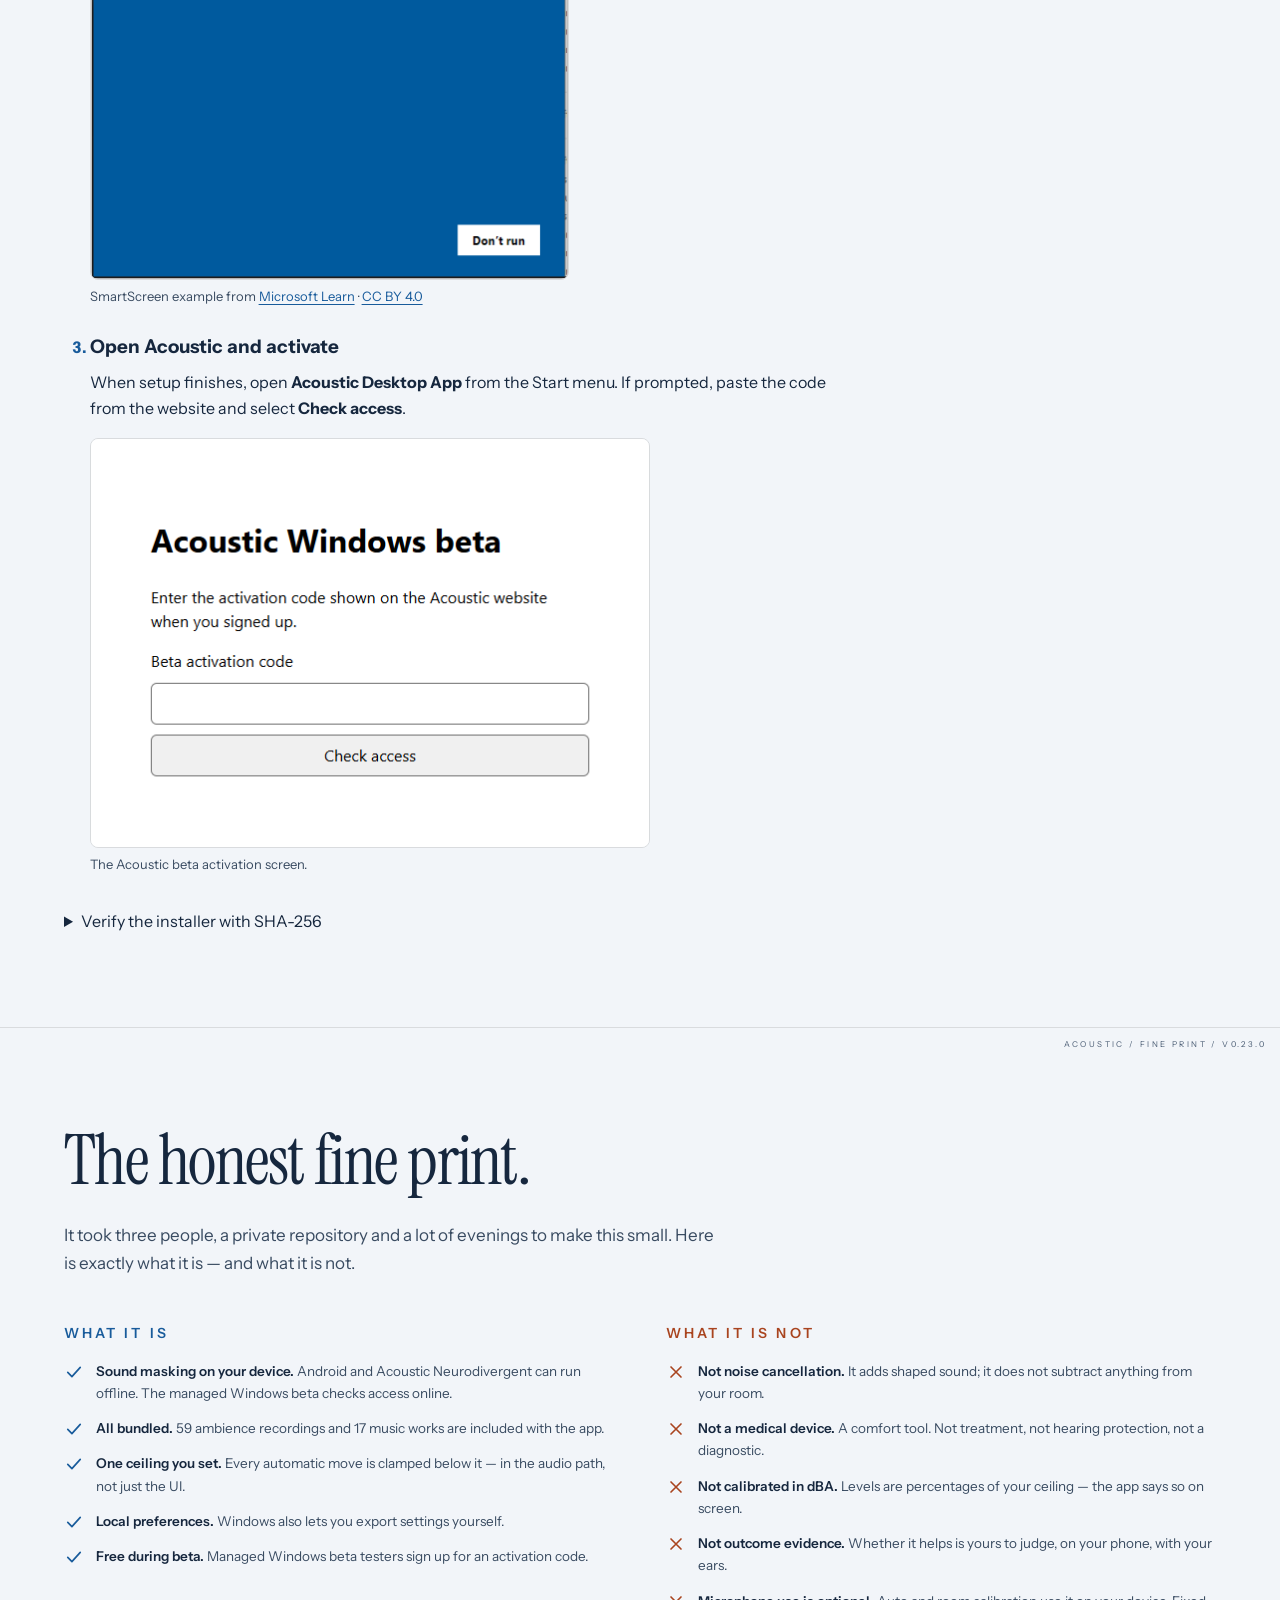
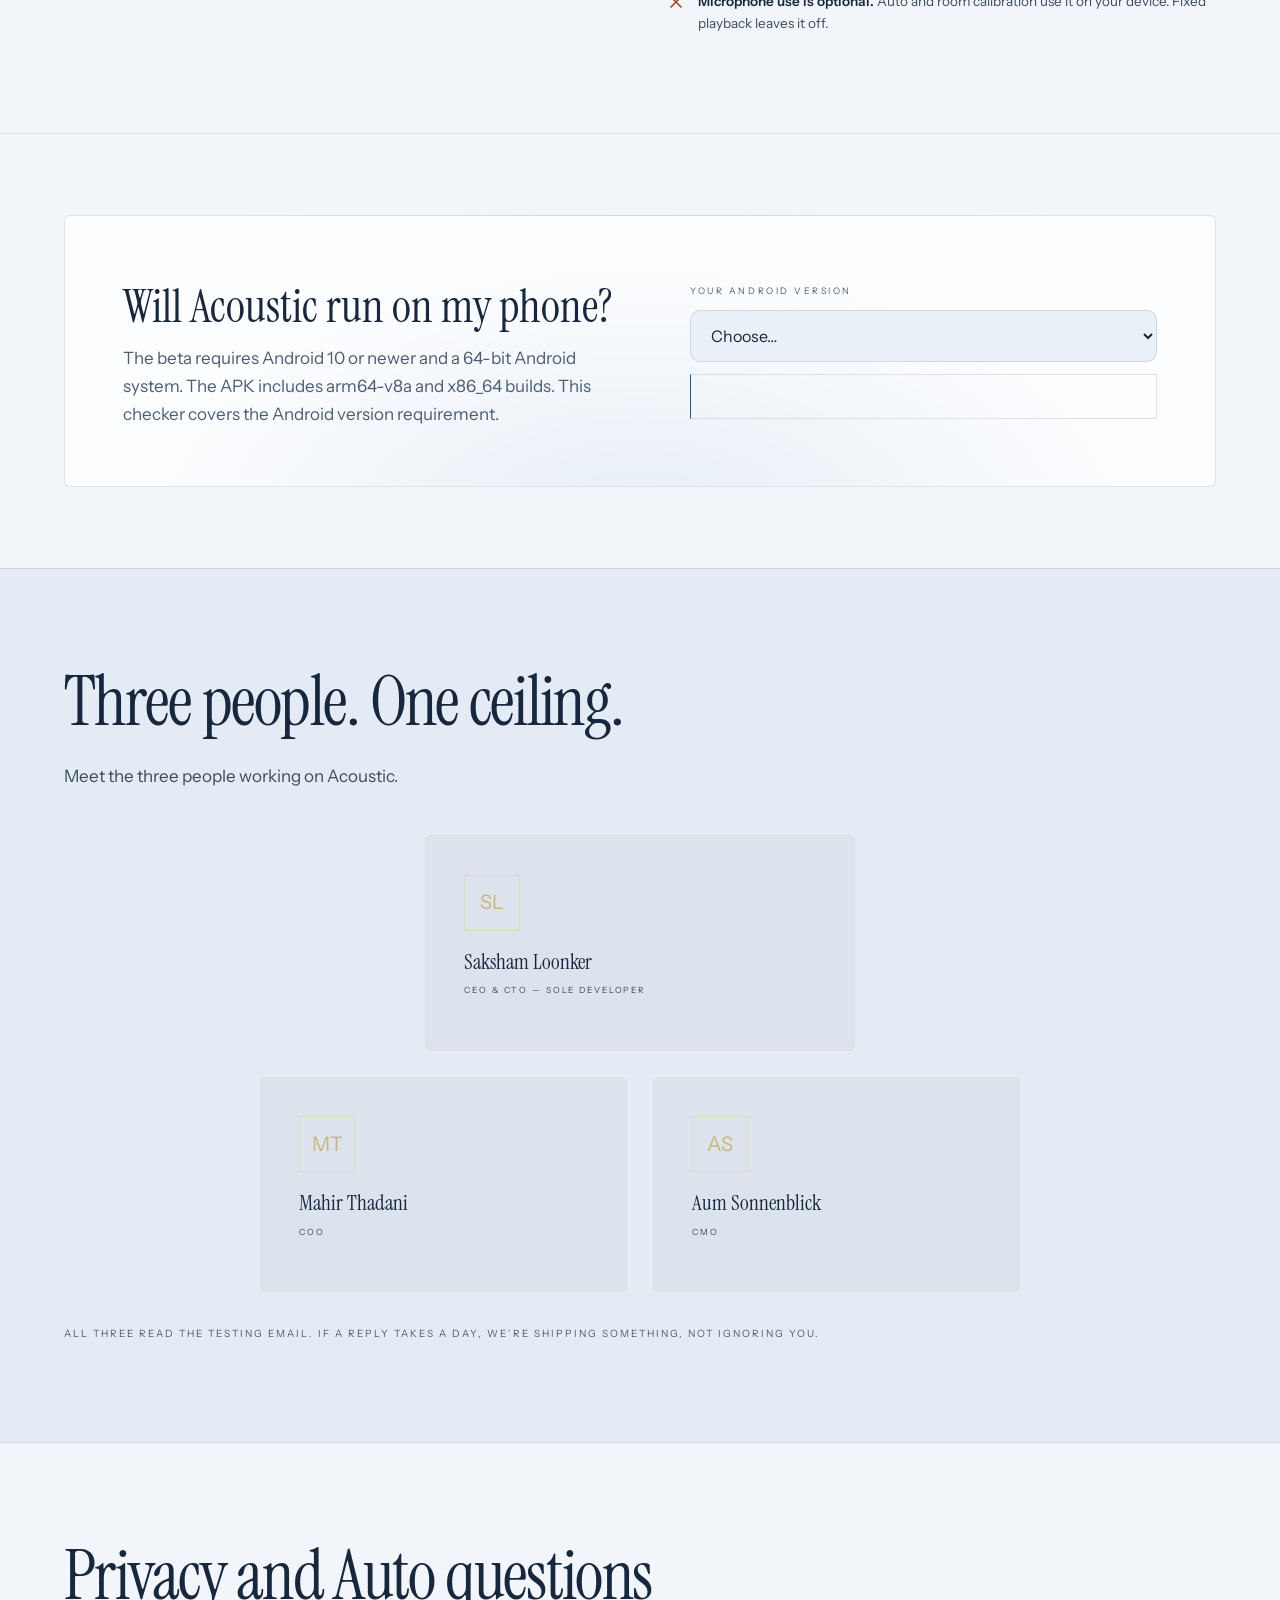
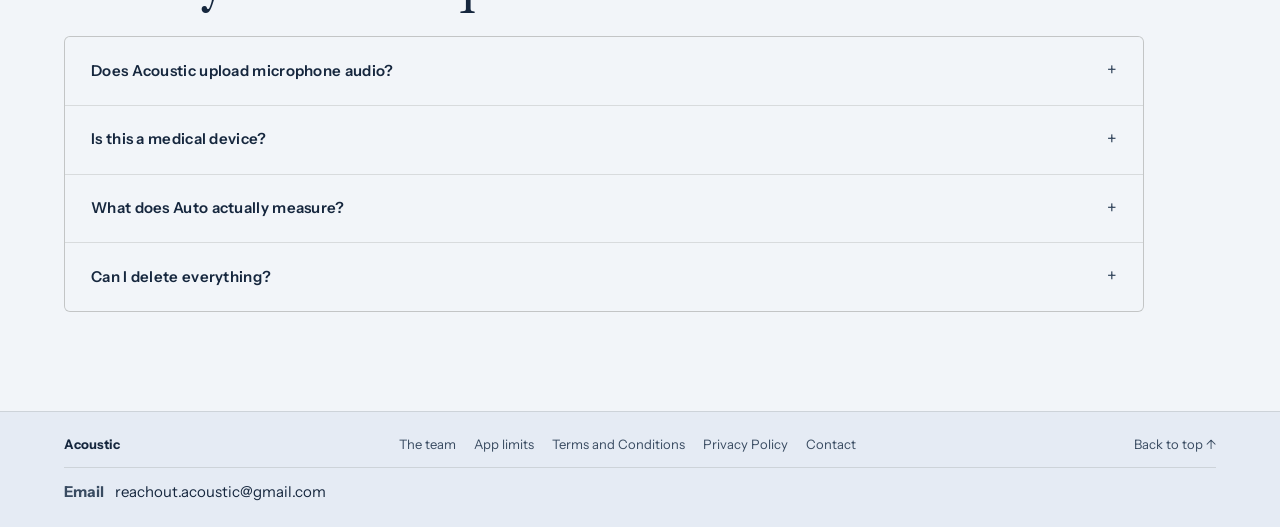
==== commit 2d90c5a8: "Publish the Acoustic Neurodivergent Windows installer" ====
--- a/guide.html
+++ b/guide.html
@@ -313,7 +313,7 @@
             <tr><th scope="row">How it works</th><td>Plays a masking sound on Windows or Android</td><td>Plays sounds for rest or sleep</td><td>Produces anti-noise to reduce some of the sound reaching your ears</td></tr>
             <tr><th scope="row">Price</th><td>Free during beta</td><td>Free, one-time purchase or subscription, depending on the app</td><td>Depends on the headphones</td></tr>
             <tr><th scope="row">Internet</th><td>Android and Acoustic Neurodivergent can run offline. The managed Windows beta needs internet to activate and check access. Sounds are bundled.</td><td>Depends on whether sounds are bundled, downloaded or streamed</td><td>ANC can work offline. Setup and updates depend on the model.</td></tr>
-            <tr><th scope="row">Sign-up</th><td>Sign up with a name and email for the managed Windows beta. Request Neurodivergent and Android builds by email.</td><td>Depends on the app</td><td>Depends on the headphones and companion app</td></tr>
+            <tr><th scope="row">Sign-up</th><td>Download Acoustic Neurodivergent directly. Sign up with a name and email for the managed Windows beta, or request an Android build by email.</td><td>Depends on the app</td><td>Depends on the headphones and companion app</td></tr>
             <tr><th scope="row">Sound library</th><td>59 ambience recordings, 17 music works and generated colour noise</td><td>May include noise, nature sounds, music or guided audio</td><td>Depends on the model and companion app</td></tr>
             <tr><th scope="row">Microphone use</th><td>Auto or a room calibration you start. Fixed playback leaves the mic off.</td><td>Depends on the features you enable</td><td>ANC uses microphones while enabled. They can pick up ambient sound, including voices.</td></tr>
             <tr><th scope="row">Audio and data</th><td>Room audio is processed on your device. The managed Windows beta sends its activation credential to check access.</td><td>Check the app&rsquo;s permissions and privacy policy</td><td>ANC uses microphone input to produce anti-noise. Data handling for other features depends on the model and app.</td></tr>
@@ -323,16 +323,29 @@
       <p class="compare-note">Swipe or scroll the table sideways on smaller screens. <a href="https://support.apple.com/en-us/108918">How headphone microphones support ANC, explained by Apple</a></p>
     </div>
   </section>
+  <section class="band band-tight" id="windows-neurodivergent-install">
+    <div class="wrap">
+      <div class="sec-head"><h2>Install Acoustic Neurodivergent on Windows</h2></div>
+      <p class="sec-strap">Quit Acoustic, then open the <a href="/windows-neurodivergent-installer">0.9.3 installer for Windows x64</a> from Downloads. Setup replaces an existing Acoustic Desktop App installation. After setup, open Acoustic Desktop App from the Start menu.</p>
+      <p>The installer is unsigned. If you see a SmartScreen prompt, <a href="#windows-smartscreen">check the illustrated steps below</a>.</p>
+      <details class="windows-install-checksum">
+        <summary>Verify the installer with SHA-256</summary>
+        <p>In PowerShell, compare the output of this command with the checksum below. Adjust the path if you saved the installer elsewhere.</p>
+        <p><code>Get-FileHash -Algorithm SHA256 -LiteralPath "$env:USERPROFILE\Downloads\Acoustic-Desktop-App-offline-setup-0.9.3.exe"</code></p>
+        <p><code>1bb84ae2b4418785c2144e451bd1e97a30950172d7250177c992e590ce6eb244</code></p>
+      </details>
+    </div>
+  </section>
   <section class="band band-tight" id="windows-install">
     <div class="wrap">
       <div class="sec-head"><h2>Install the managed Windows beta</h2></div>
-      <p class="sec-strap">The managed beta installer is unsigned, so you may see a Microsoft Defender SmartScreen prompt when you open it. For the current desktop app, <a href="index.html#windows-neurodivergent">request the Acoustic Neurodivergent build</a>.</p>
+      <p class="sec-strap">The managed beta installer is unsigned, so you may see a Microsoft Defender SmartScreen prompt when you open it. For the current desktop app, <a href="#windows-neurodivergent-install">see the Acoustic Neurodivergent installation steps</a>.</p>
       <ol class="windows-install-steps">
         <li>
           <h3>Download Acoustic</h3>
           <p><a href="index.html#windows-beta">Get the managed beta</a> and save your activation code. If you already have a code, <a href="index.html#windows-update">use it to download the installer</a>. Quit Acoustic before running the installer.</p>
         </li>
-        <li>
+        <li id="windows-smartscreen">
           <h3>Open the installer from Downloads</h3>
           <p>If you see <strong>Windows protected your PC</strong>, select <strong>More info</strong>. Check that the file is the Acoustic installer you downloaded from this site, then select <strong>Run anyway</strong> if Windows offers it. If your device blocks the install, check with its administrator.</p>
           <figure>
--- a/styles.css
+++ b/styles.css
@@ -816,7 +816,7 @@
   font: 400 clamp(28px, 4vw, 36px)/1.1 var(--serif); margin-bottom: 8px;
 }
 .beta-option p { color: var(--dim); font-size: 1rem; margin-bottom: 14px; }
-.beta-option a { color: var(--accent); text-decoration: underline; text-underline-offset: 3px; }
+.beta-option a:not(.btn-primary) { color: var(--accent); text-decoration: underline; text-underline-offset: 3px; }
 .beta-option form { display: grid; gap: 7px; }
 .beta-option input {
   width: 100%; padding: 9px 11px; margin-bottom: 5px; border: 1px solid var(--line-strong);
@@ -840,7 +840,7 @@
 .windows-install-checksum summary { cursor: pointer; margin-bottom: 12px; }
 .windows-install-checksum code { overflow-wrap: anywhere; }
 .windows-install-checksum p:has(code:empty) { display: none; }
-#windows-install a { color: var(--accent); text-decoration: underline; text-underline-offset: 3px; }
+:is(#windows-install, #windows-neurodivergent-install) a { color: var(--accent); text-decoration: underline; text-underline-offset: 3px; }
 #windowsBetaResult > p { margin-block: 10px; }
 #windowsBetaCode { font-family: ui-monospace, monospace; }
 .beta-status:empty { display: none; }
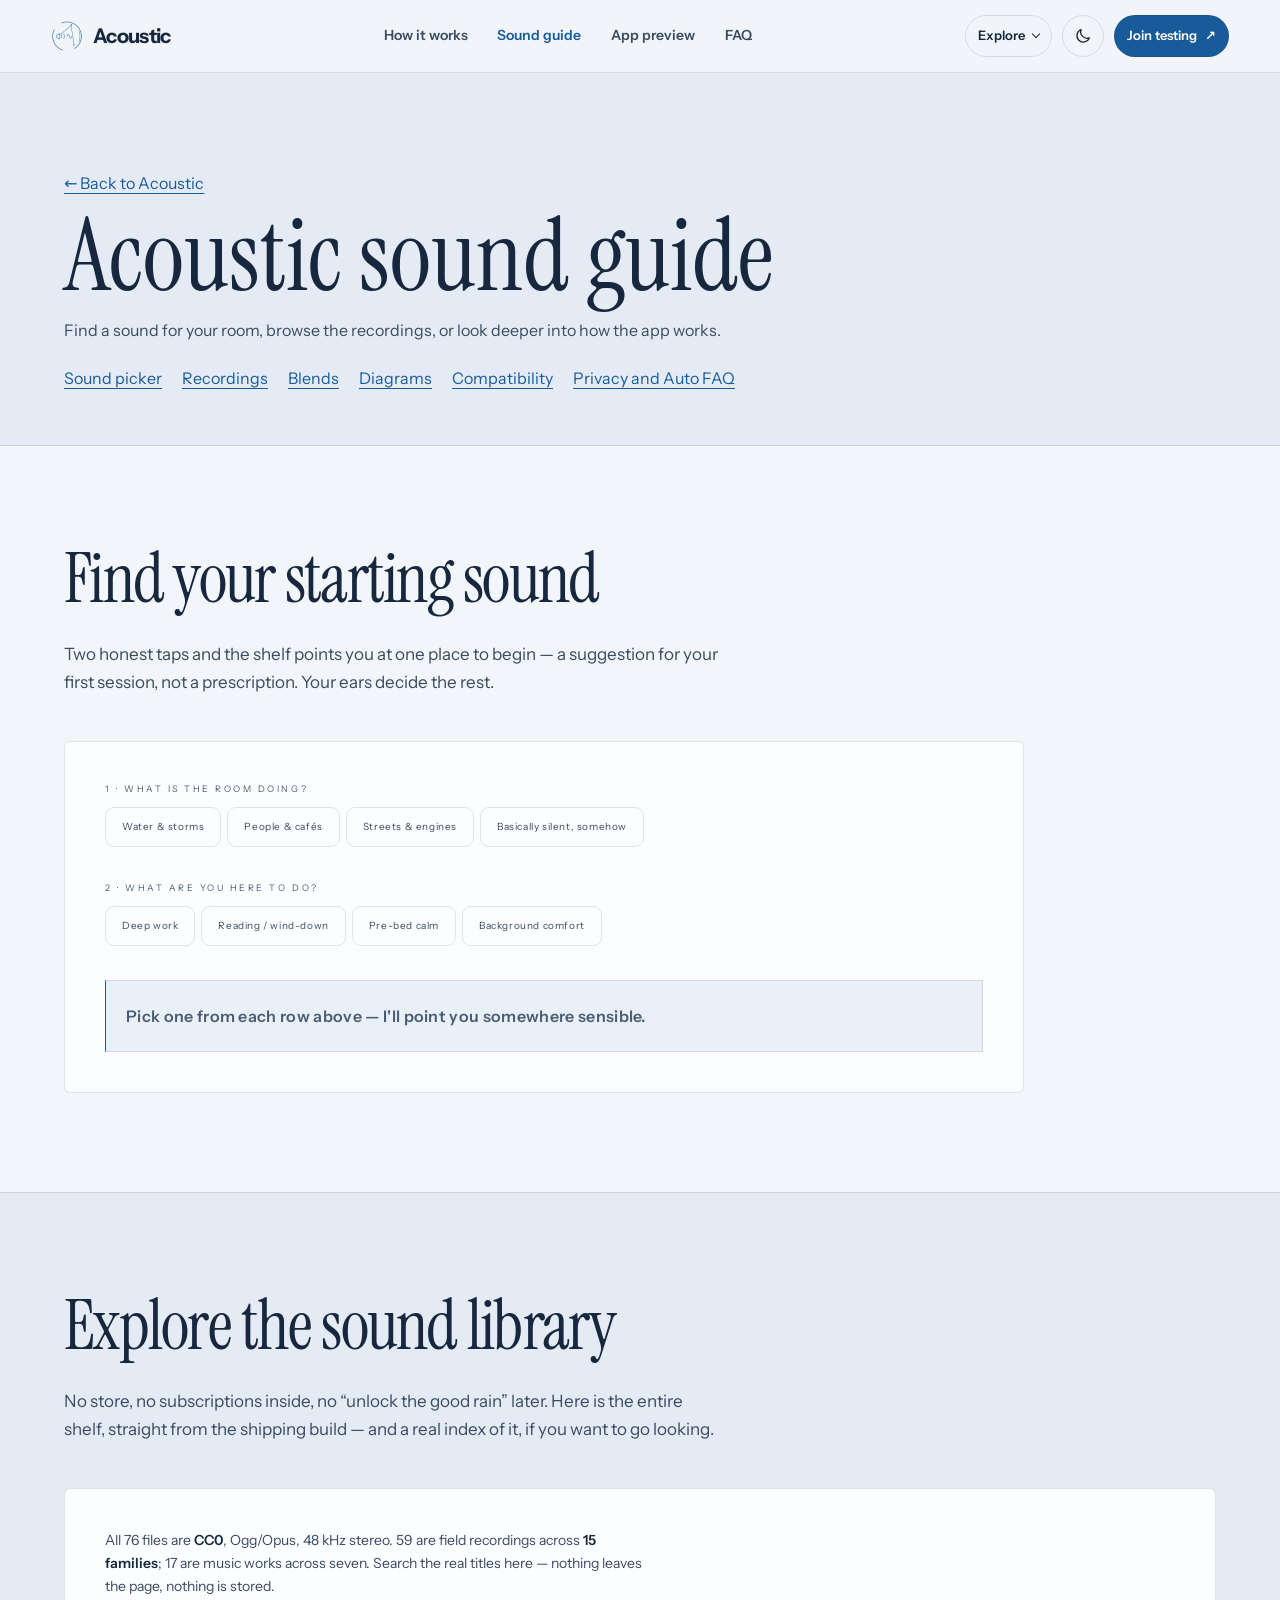
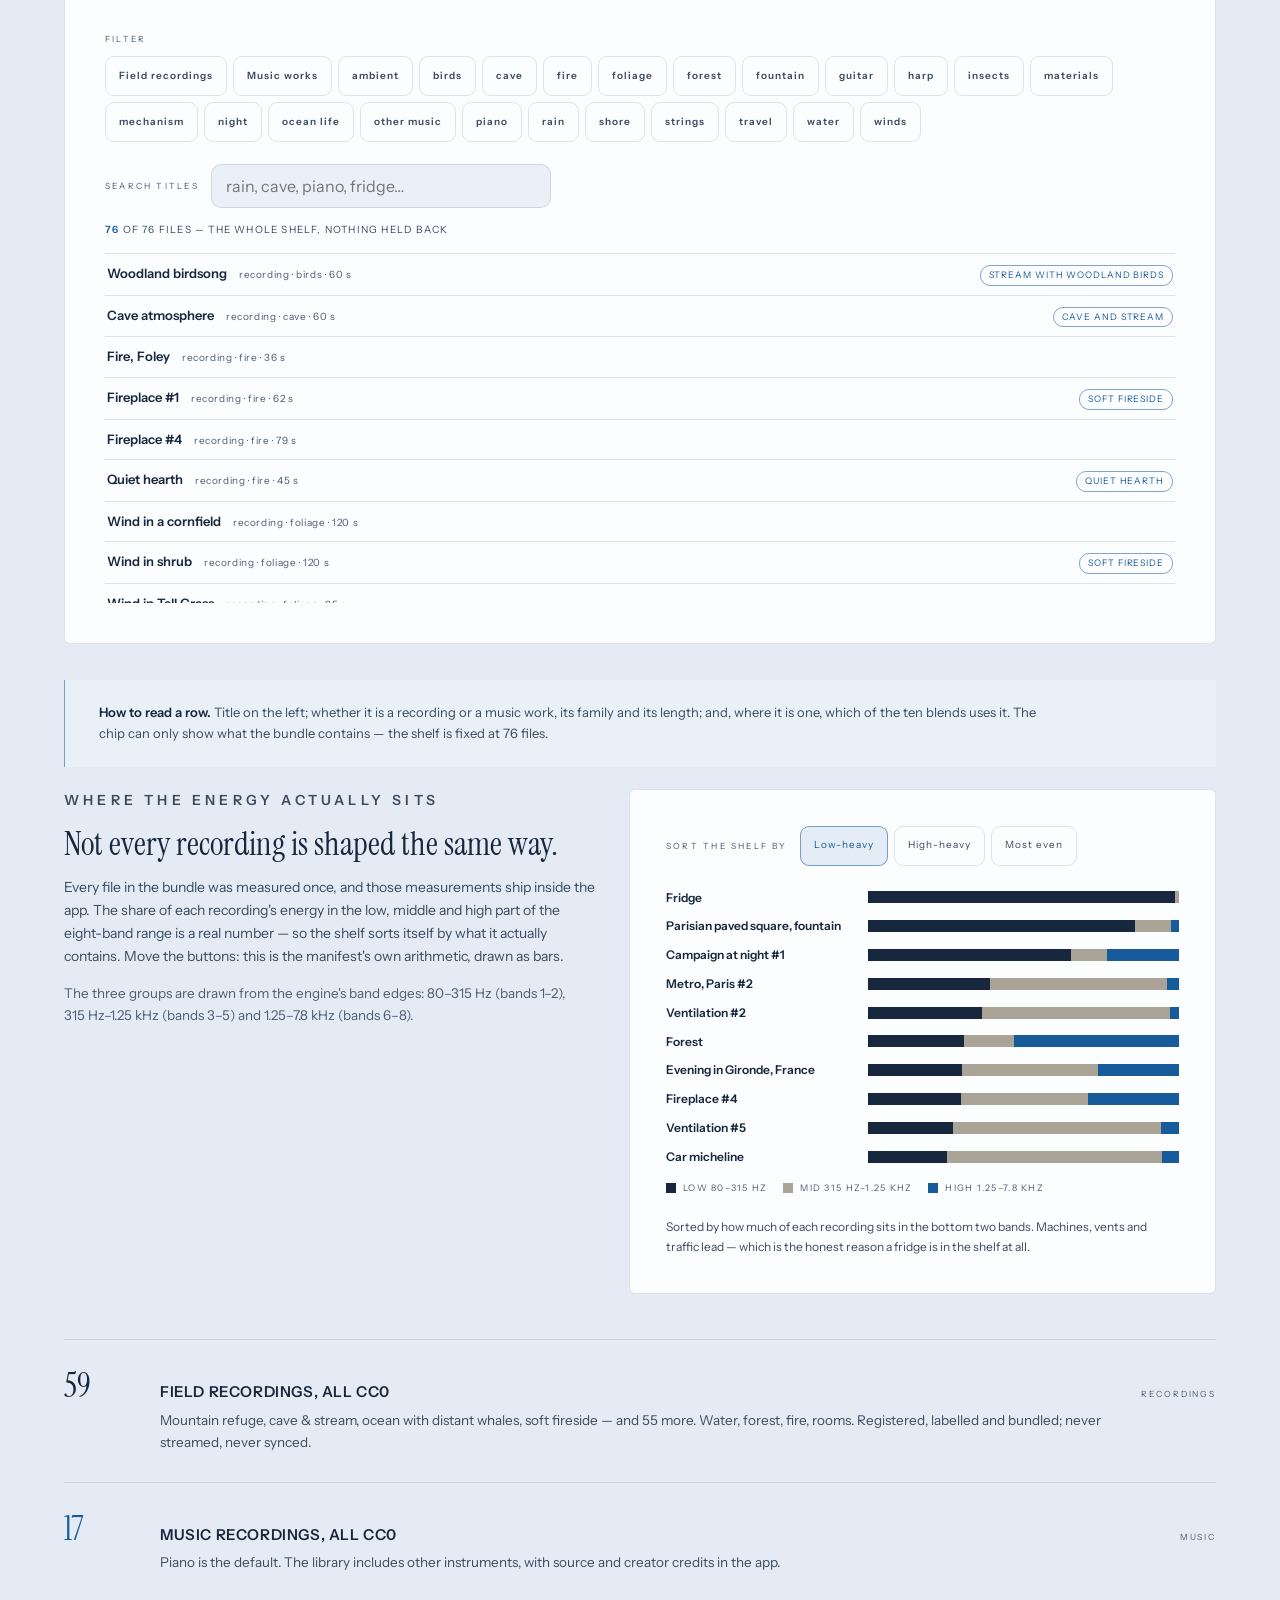
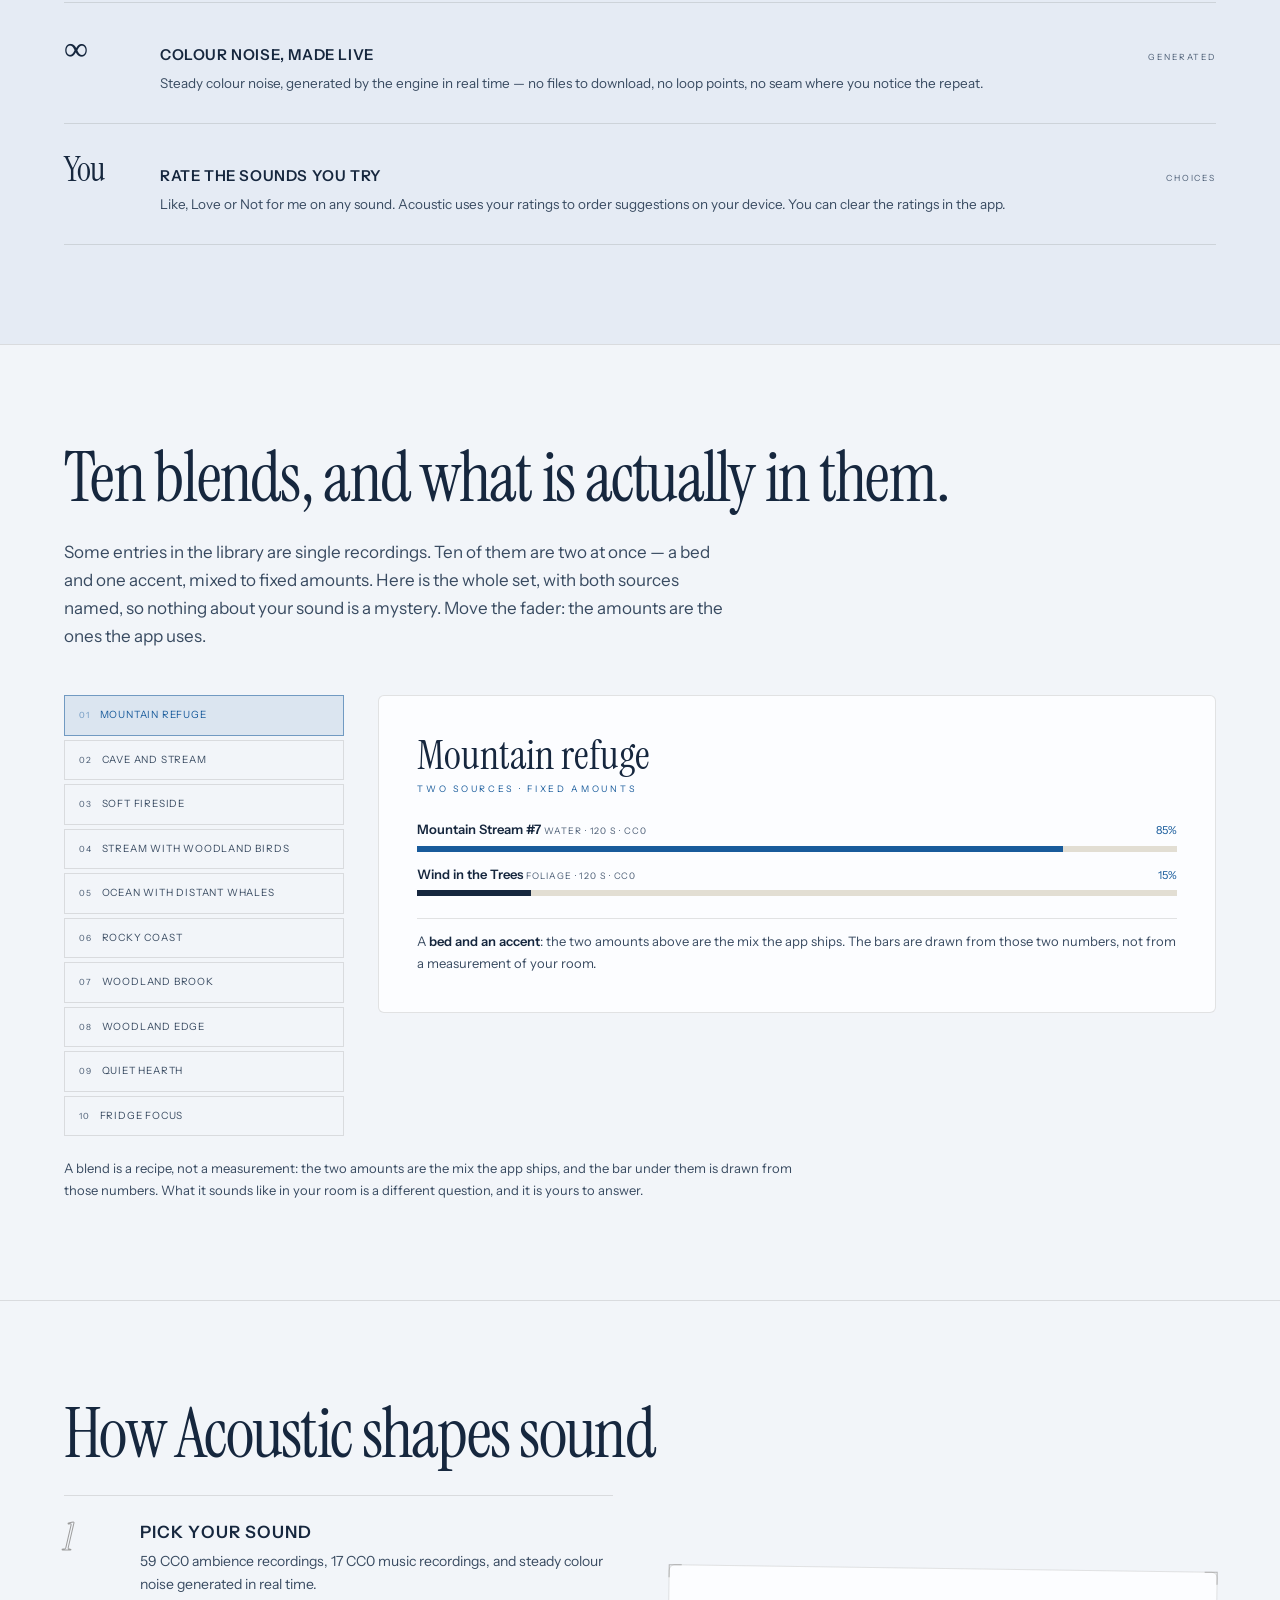
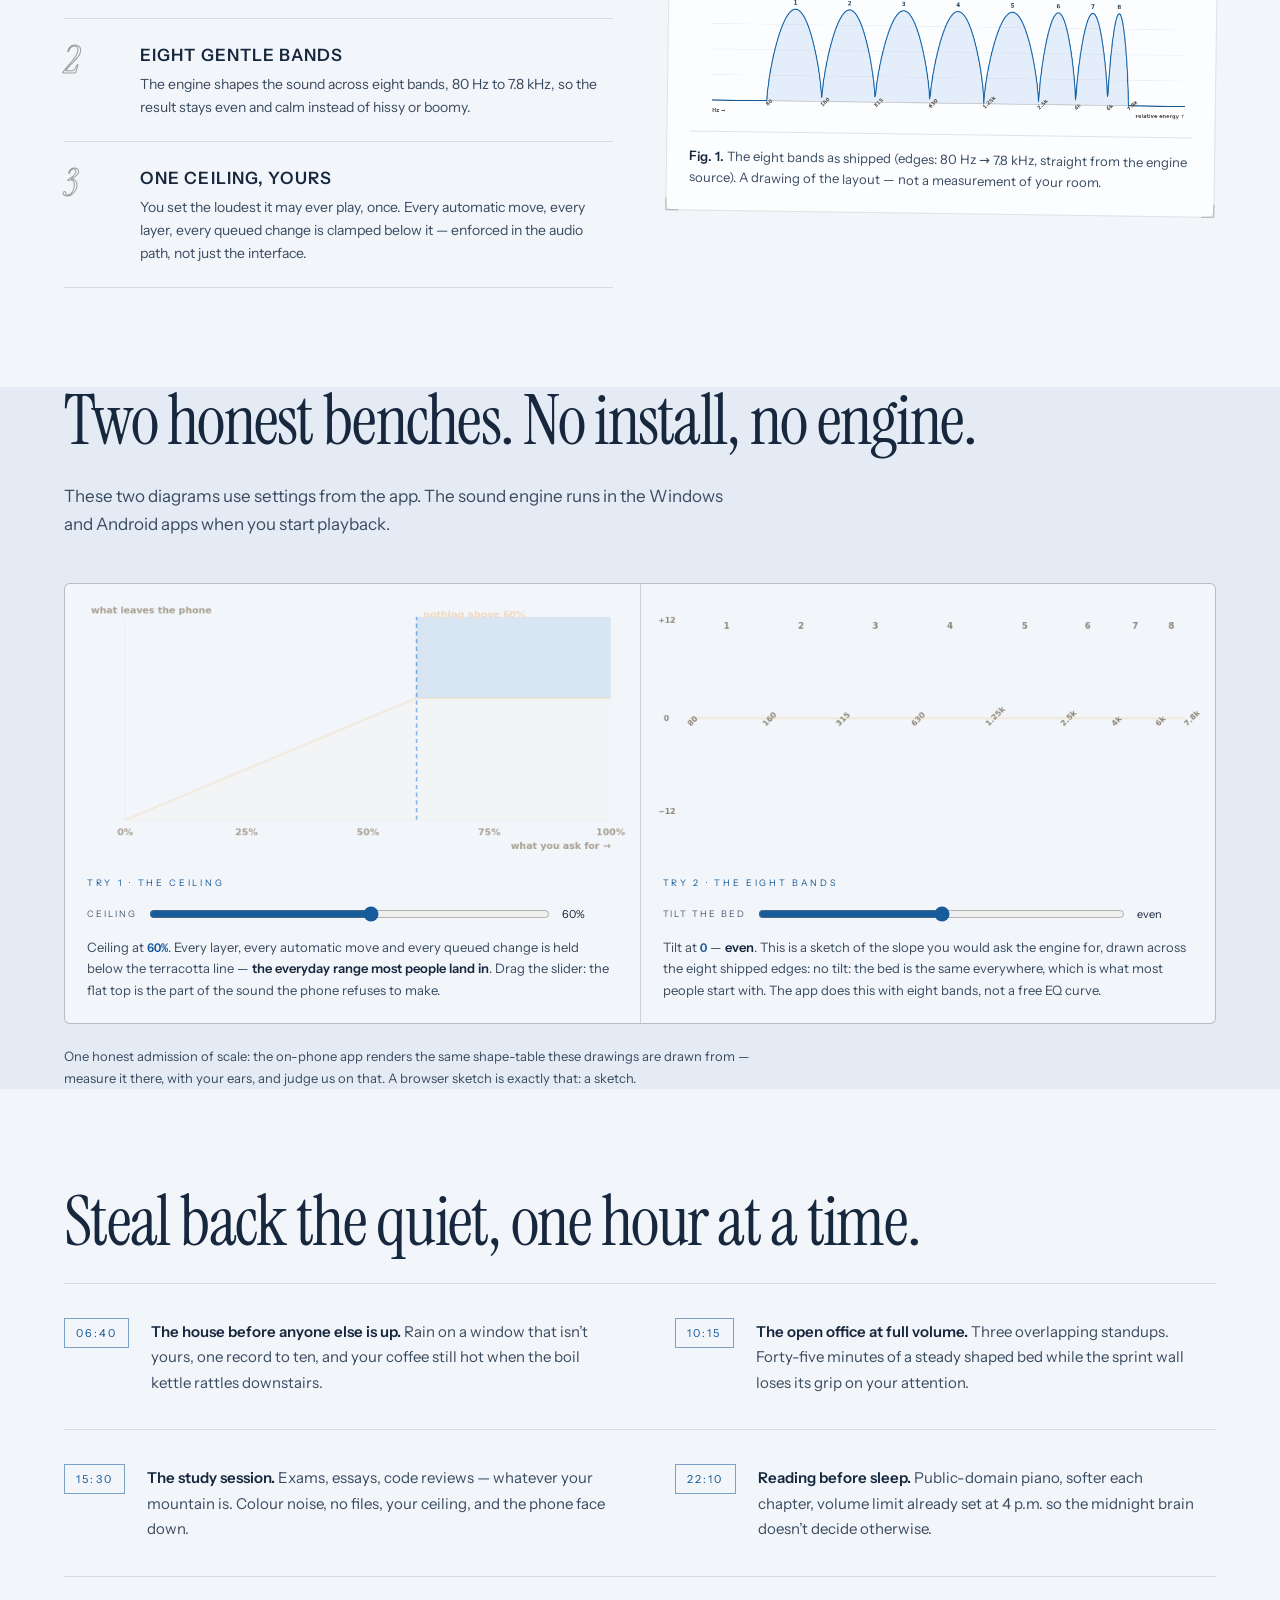
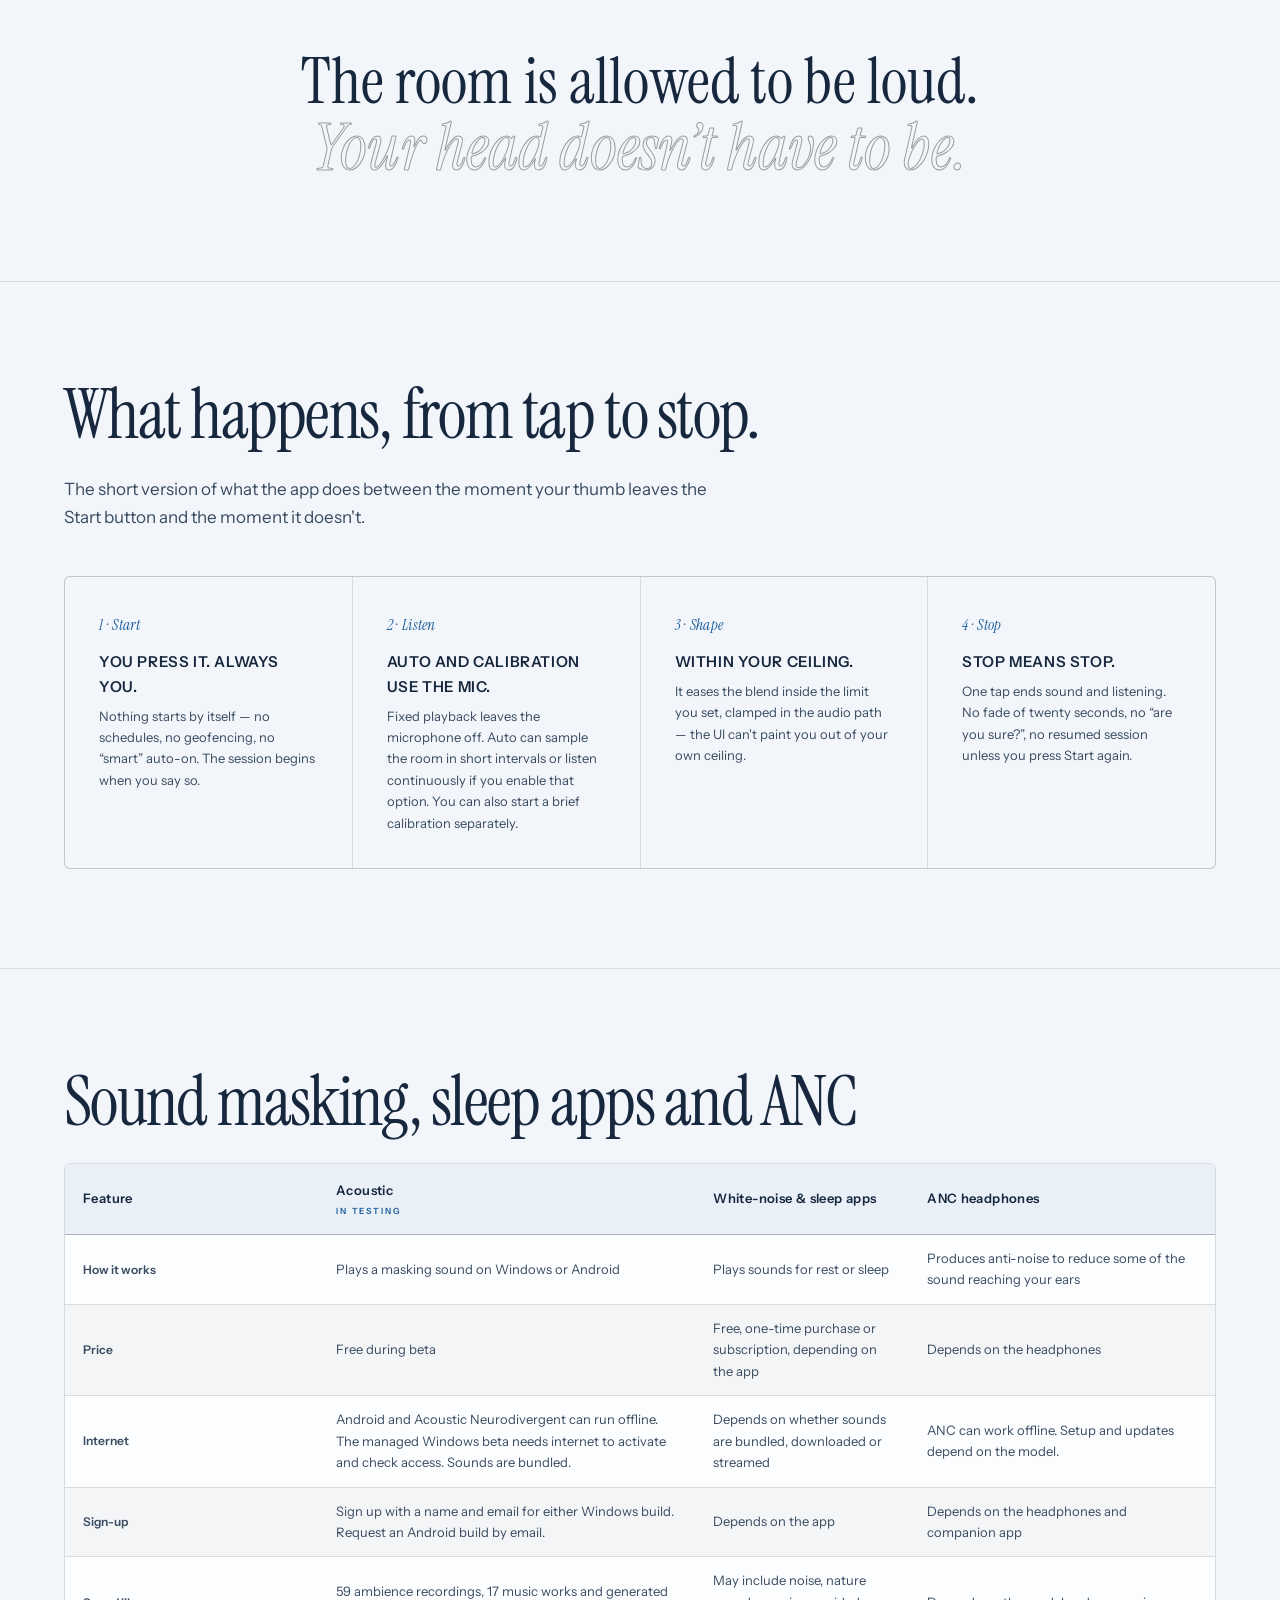
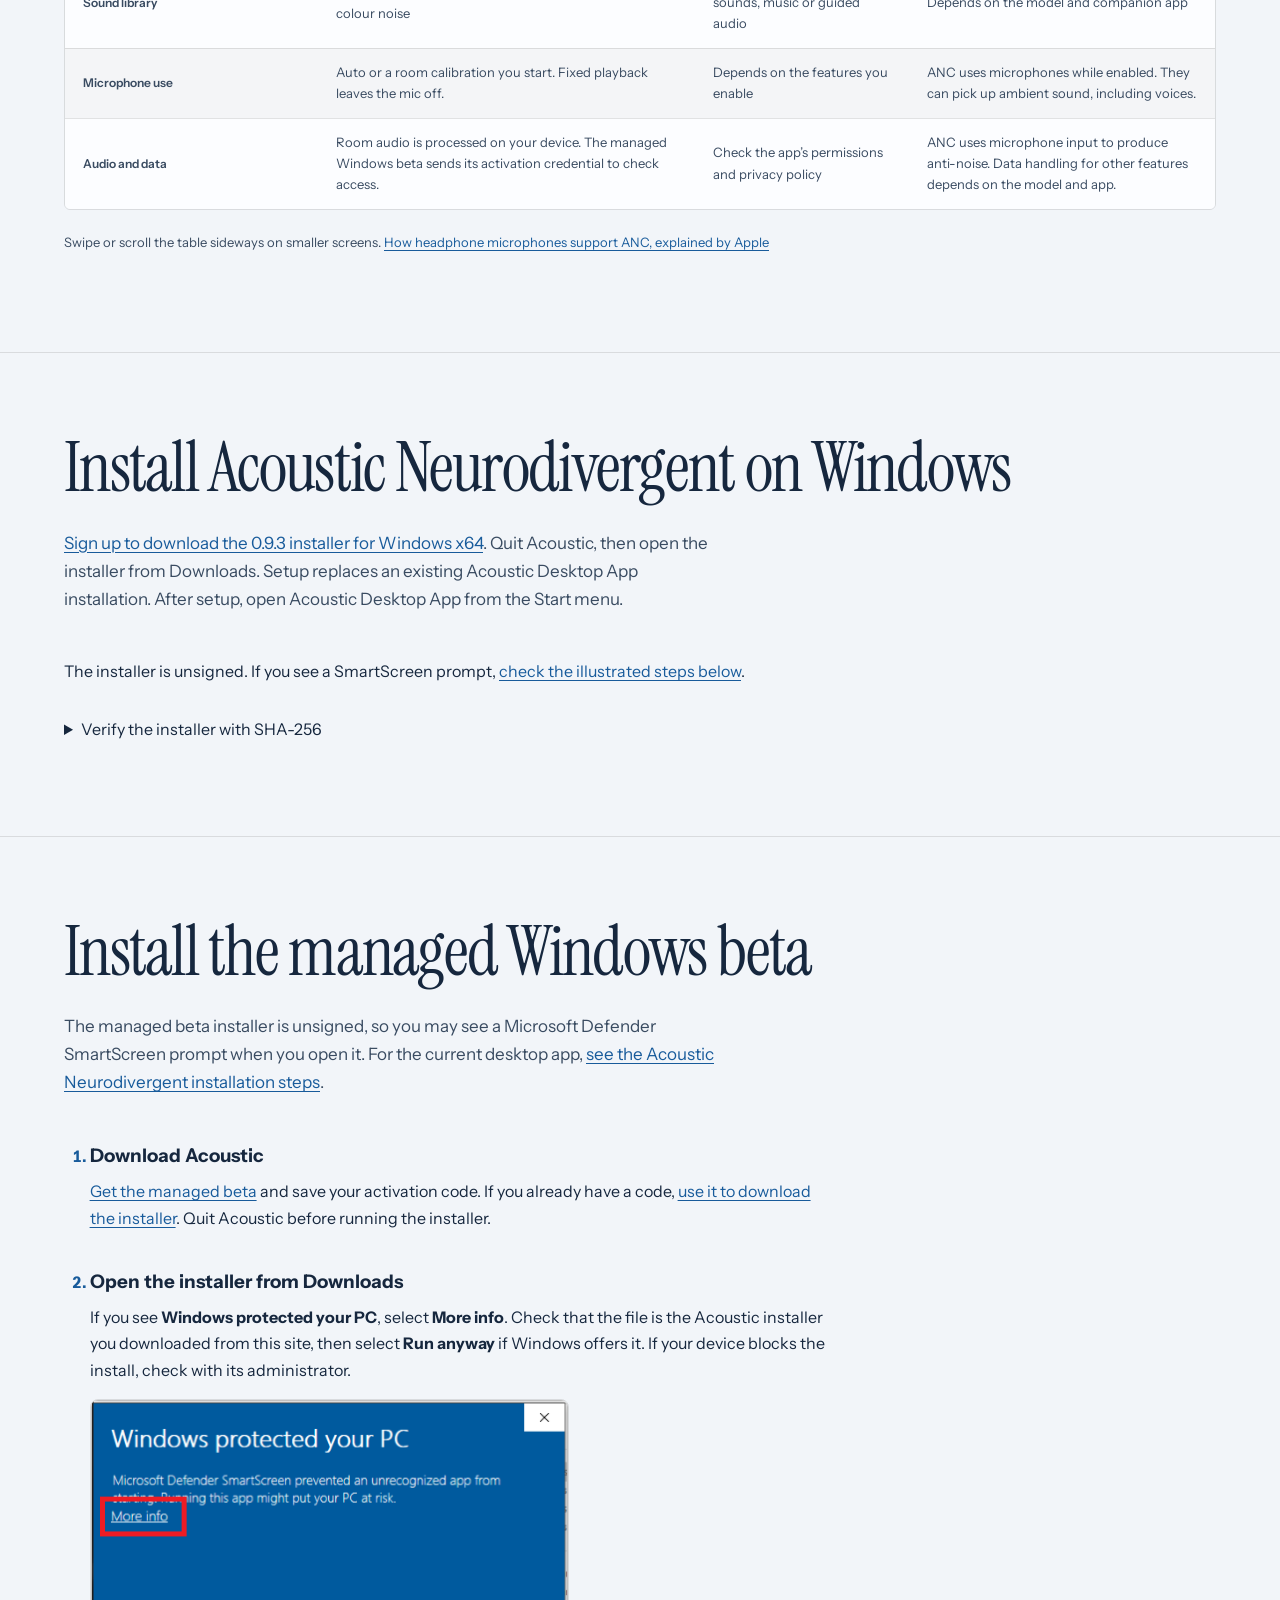
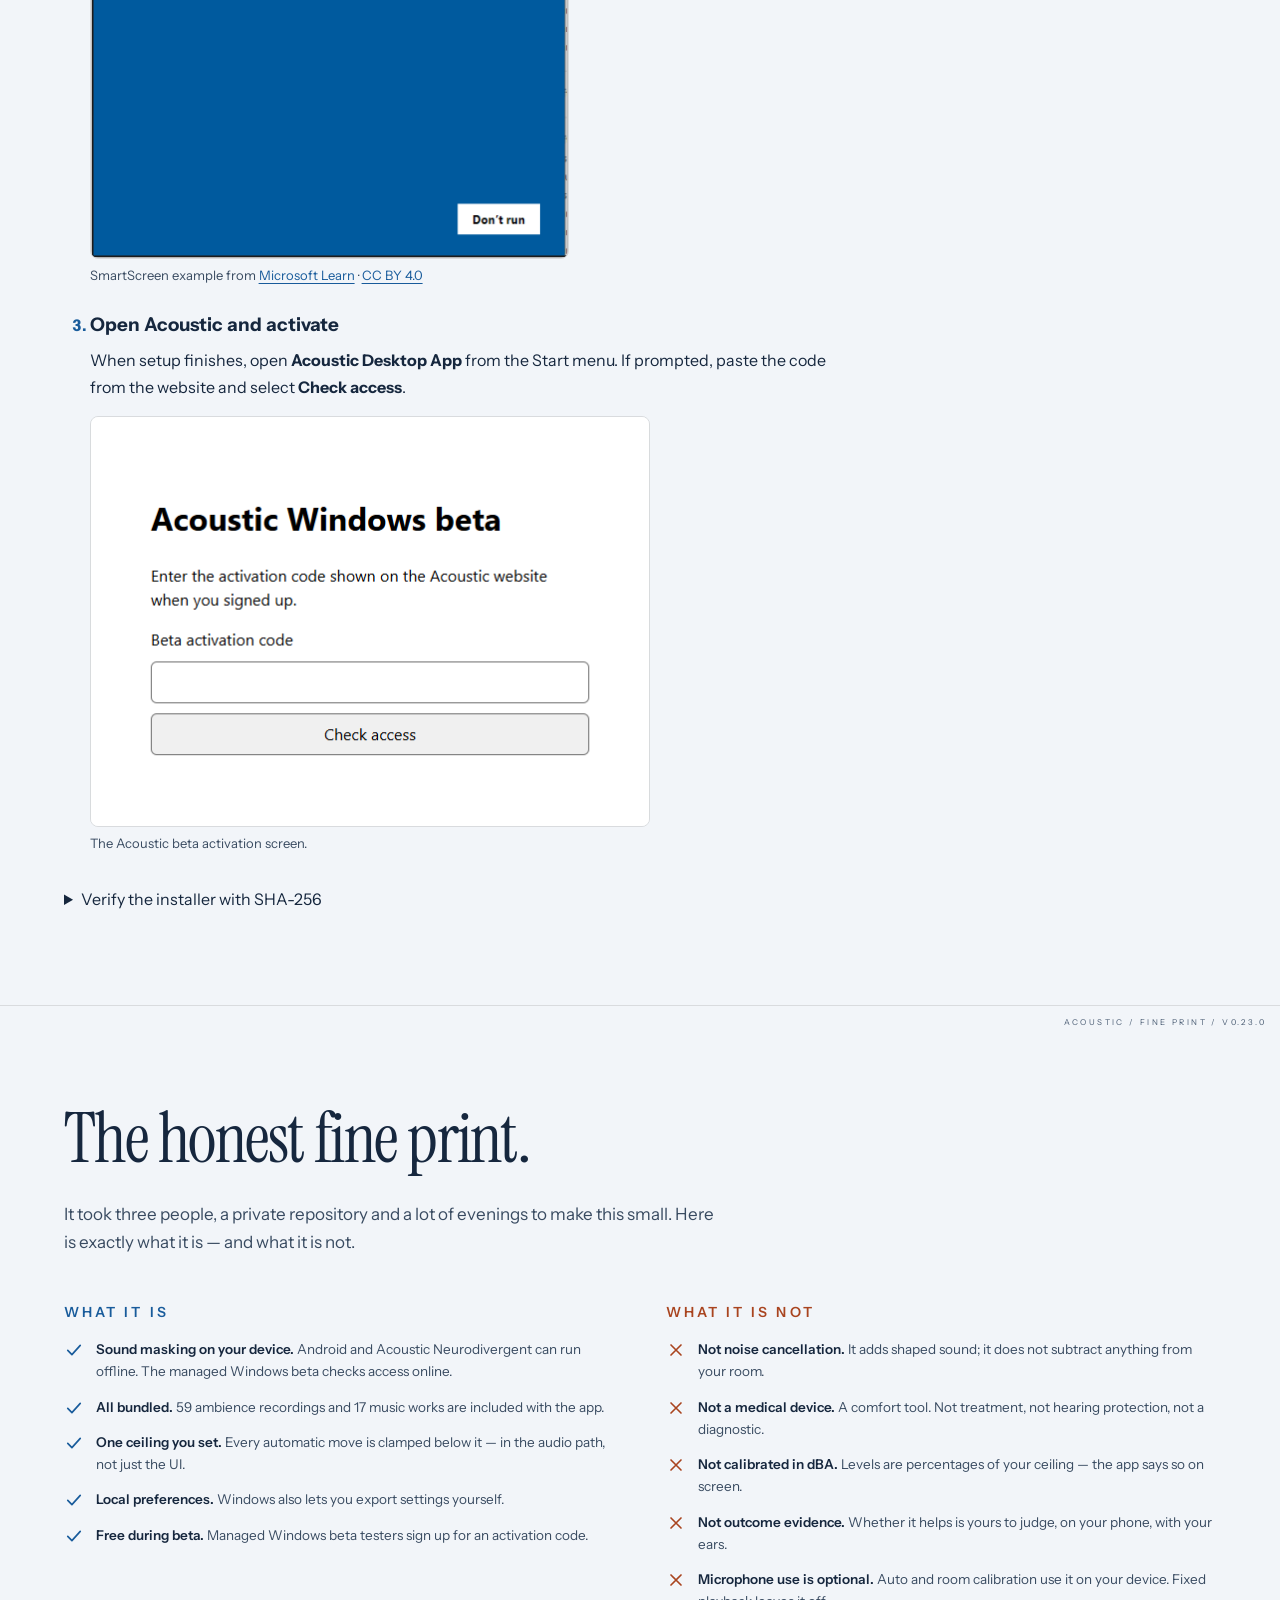
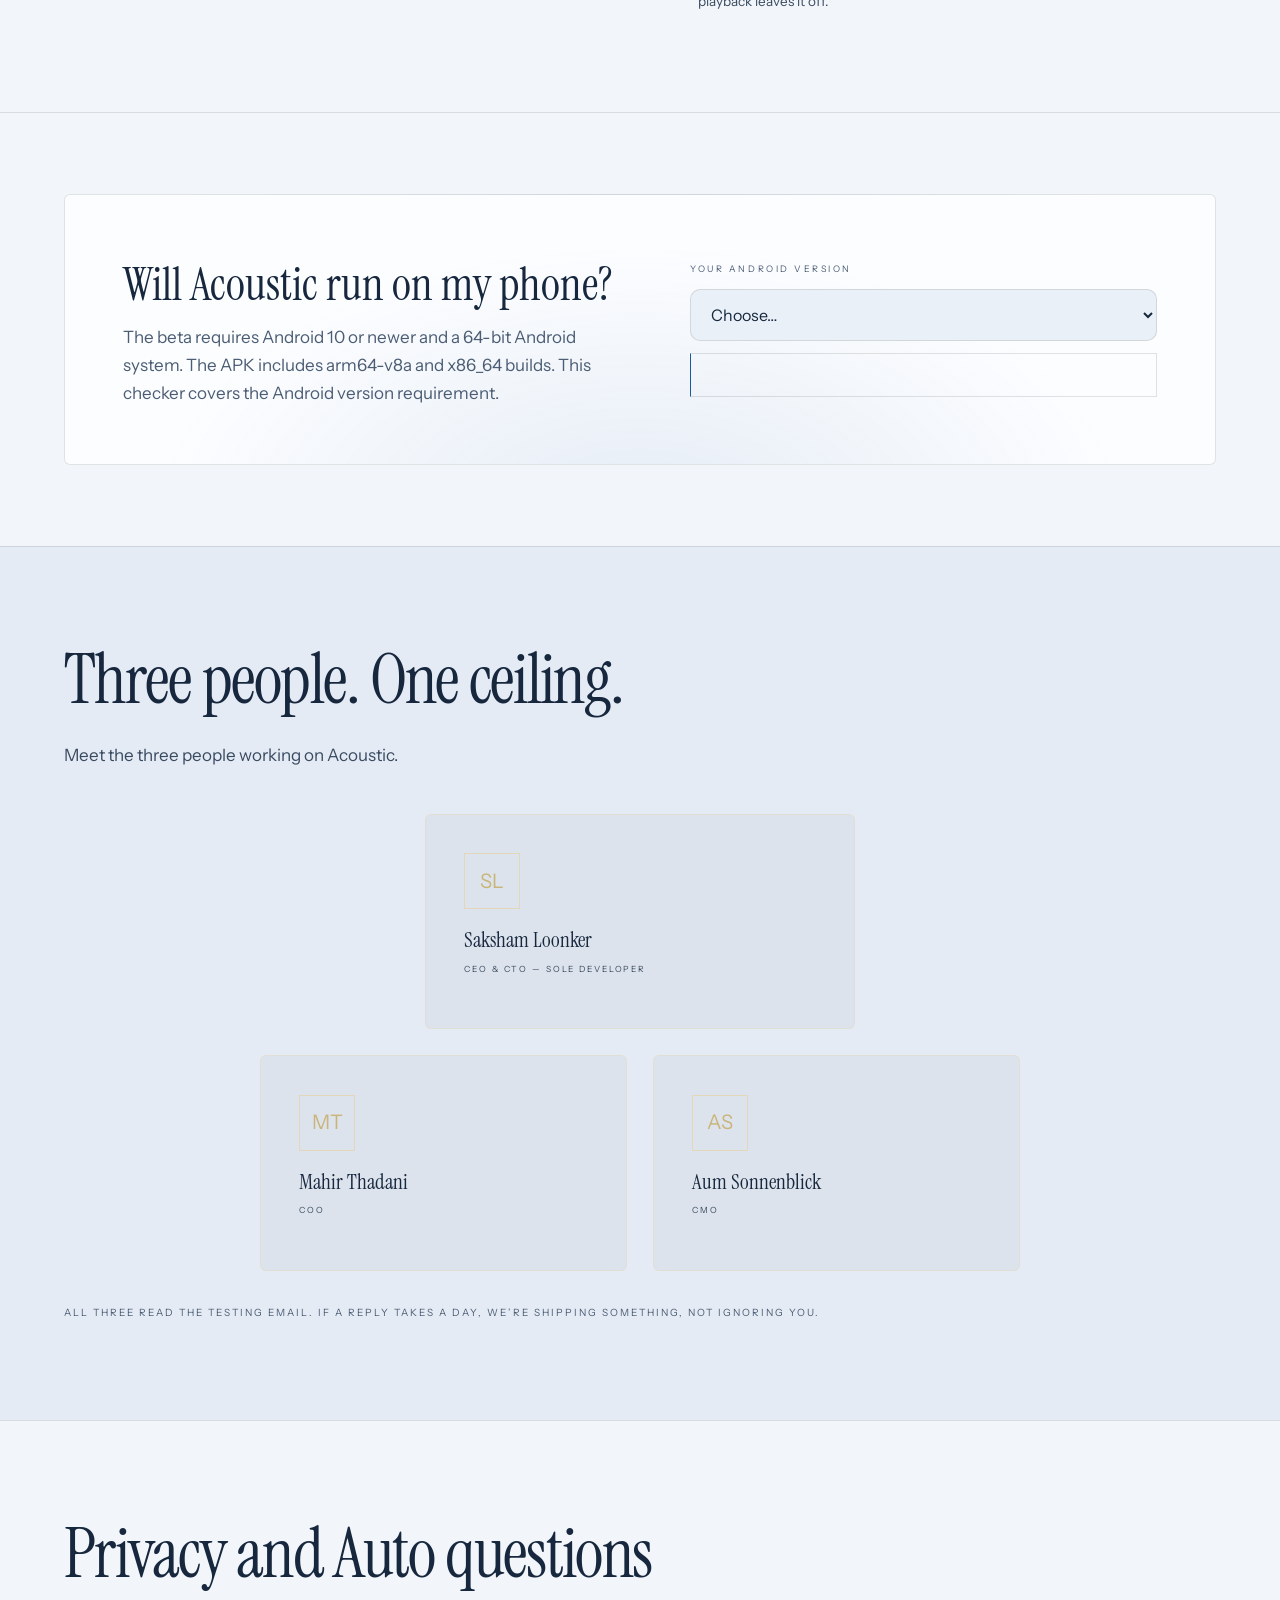
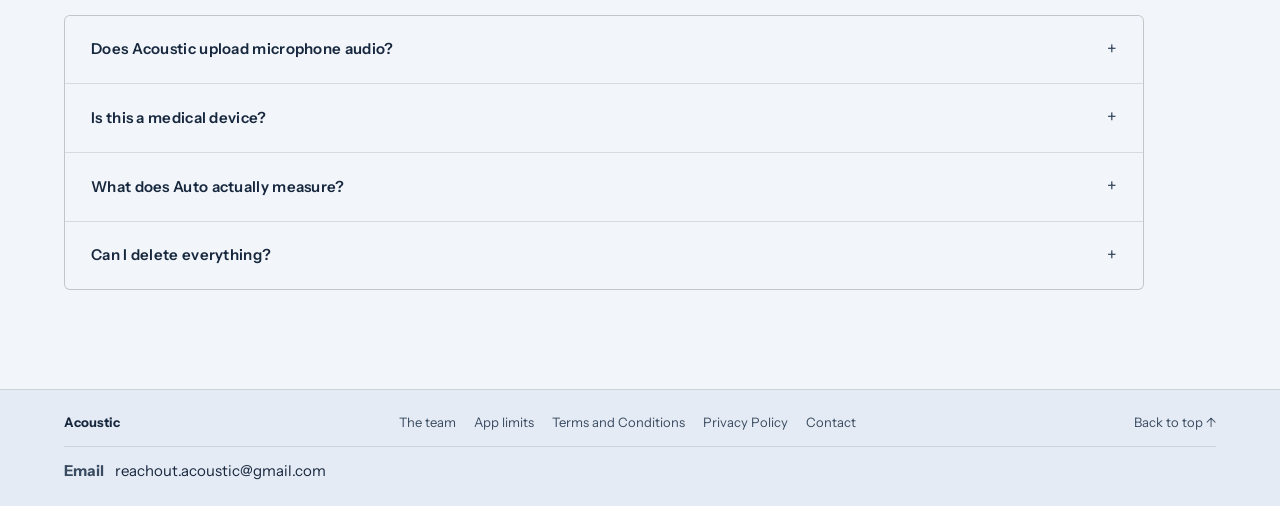
==== commit eaa463c3: "Collect Neurodivergent installer signups separately" ====
--- a/guide.html
+++ b/guide.html
@@ -313,7 +313,7 @@
             <tr><th scope="row">How it works</th><td>Plays a masking sound on Windows or Android</td><td>Plays sounds for rest or sleep</td><td>Produces anti-noise to reduce some of the sound reaching your ears</td></tr>
             <tr><th scope="row">Price</th><td>Free during beta</td><td>Free, one-time purchase or subscription, depending on the app</td><td>Depends on the headphones</td></tr>
             <tr><th scope="row">Internet</th><td>Android and Acoustic Neurodivergent can run offline. The managed Windows beta needs internet to activate and check access. Sounds are bundled.</td><td>Depends on whether sounds are bundled, downloaded or streamed</td><td>ANC can work offline. Setup and updates depend on the model.</td></tr>
-            <tr><th scope="row">Sign-up</th><td>Download Acoustic Neurodivergent directly. Sign up with a name and email for the managed Windows beta, or request an Android build by email.</td><td>Depends on the app</td><td>Depends on the headphones and companion app</td></tr>
+            <tr><th scope="row">Sign-up</th><td>Sign up with a name and email for either Windows build. Request an Android build by email.</td><td>Depends on the app</td><td>Depends on the headphones and companion app</td></tr>
             <tr><th scope="row">Sound library</th><td>59 ambience recordings, 17 music works and generated colour noise</td><td>May include noise, nature sounds, music or guided audio</td><td>Depends on the model and companion app</td></tr>
             <tr><th scope="row">Microphone use</th><td>Auto or a room calibration you start. Fixed playback leaves the mic off.</td><td>Depends on the features you enable</td><td>ANC uses microphones while enabled. They can pick up ambient sound, including voices.</td></tr>
             <tr><th scope="row">Audio and data</th><td>Room audio is processed on your device. The managed Windows beta sends its activation credential to check access.</td><td>Check the app&rsquo;s permissions and privacy policy</td><td>ANC uses microphone input to produce anti-noise. Data handling for other features depends on the model and app.</td></tr>
@@ -326,7 +326,7 @@
   <section class="band band-tight" id="windows-neurodivergent-install">
     <div class="wrap">
       <div class="sec-head"><h2>Install Acoustic Neurodivergent on Windows</h2></div>
-      <p class="sec-strap">Quit Acoustic, then open the <a href="/windows-neurodivergent-installer">0.9.3 installer for Windows x64</a> from Downloads. Setup replaces an existing Acoustic Desktop App installation. After setup, open Acoustic Desktop App from the Start menu.</p>
+      <p class="sec-strap"><a href="index.html#windows-neurodivergent">Sign up to download the 0.9.3 installer for Windows x64</a>. Quit Acoustic, then open the installer from Downloads. Setup replaces an existing Acoustic Desktop App installation. After setup, open Acoustic Desktop App from the Start menu.</p>
       <p>The installer is unsigned. If you see a SmartScreen prompt, <a href="#windows-smartscreen">check the illustrated steps below</a>.</p>
       <details class="windows-install-checksum">
         <summary>Verify the installer with SHA-256</summary>
--- a/styles.css
+++ b/styles.css
@@ -827,8 +827,8 @@
 .beta-update { border-block: 1px solid var(--line); padding-block: 10px; margin-bottom: 18px; }
 .beta-update summary { cursor: pointer; font-size: 14px; font-weight: 600; }
 .beta-update > p { margin: 10px 0; }
-.beta-update form a { justify-self: start; }
-.beta-update form a[hidden] { display: none; }
+.beta-option form > a.btn-primary { justify-self: start; }
+.beta-option form > a[hidden] { display: none; }
 .windows-install-steps { display: grid; gap: 24px; padding-inline-start: 1.6rem; }
 .windows-install-steps li::marker { color: var(--accent); font-weight: 700; }
 .windows-install-steps h3 { margin-block: 0 6px; }
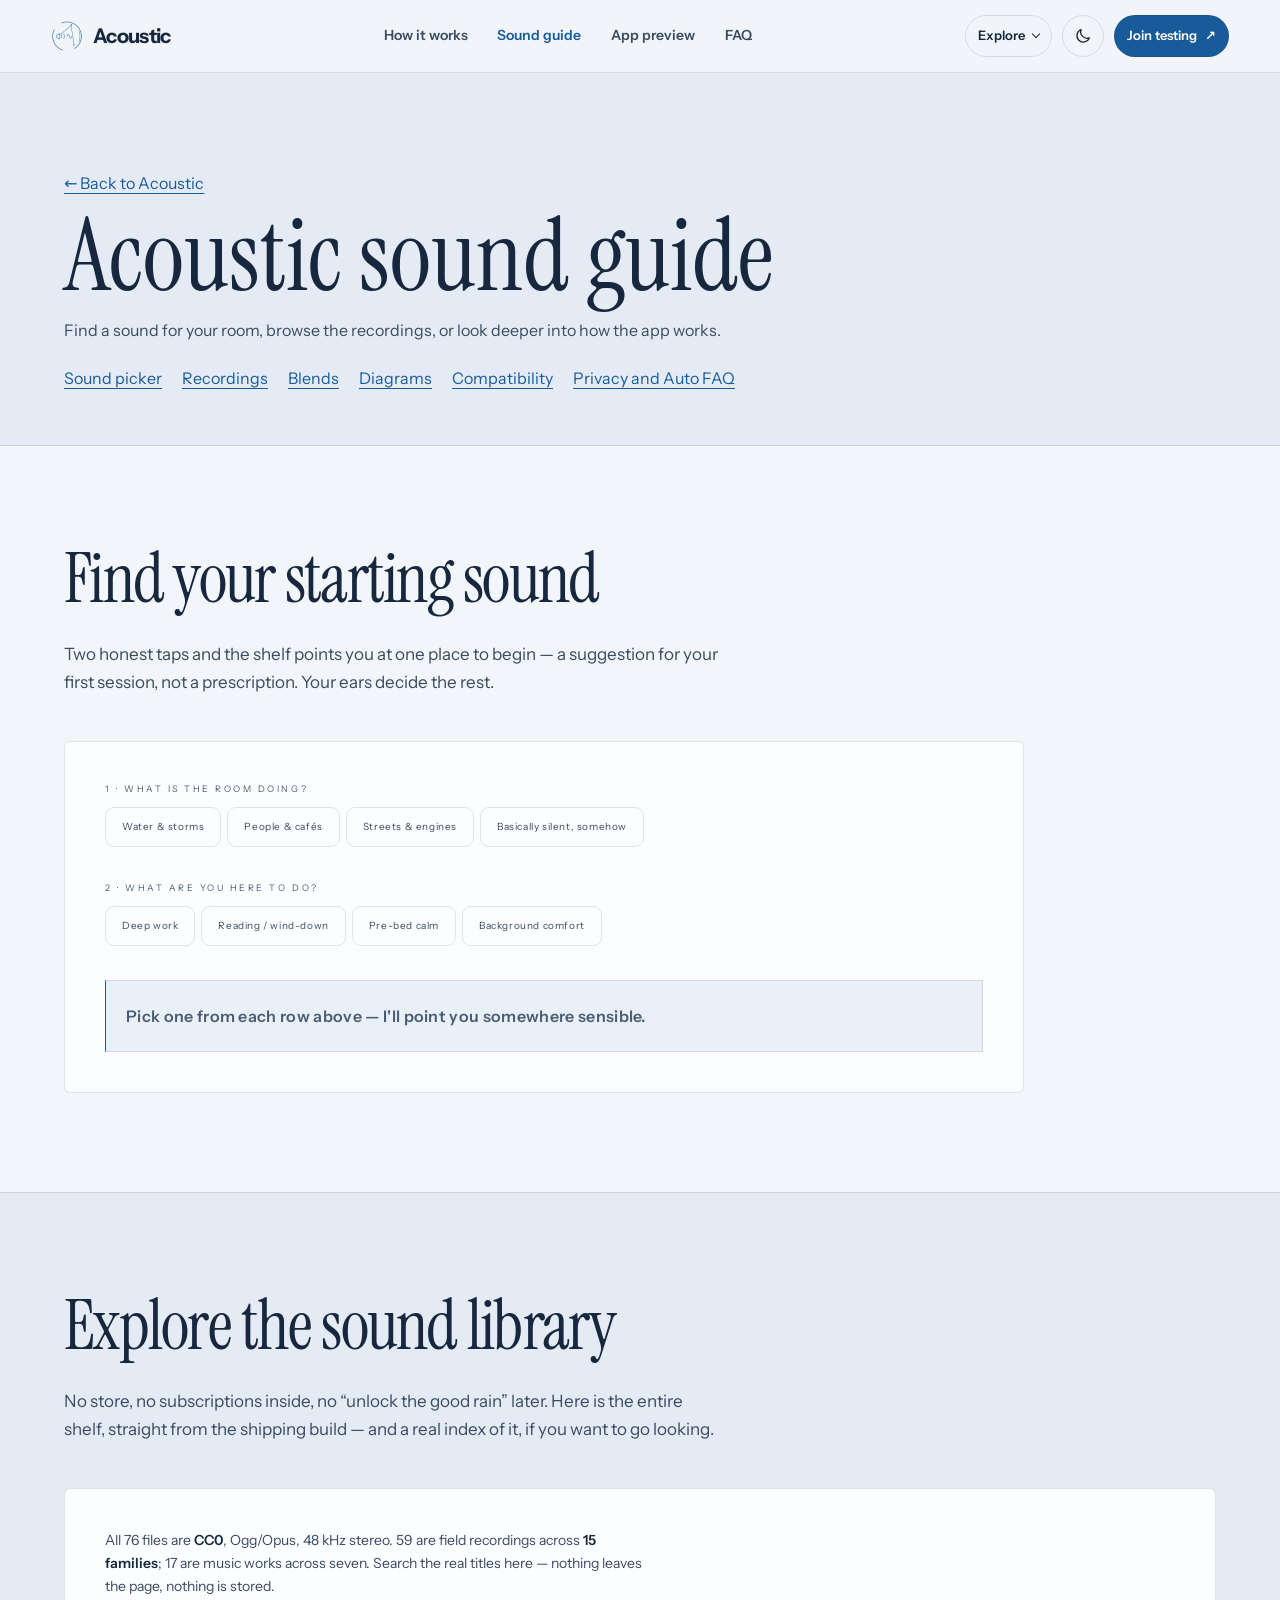
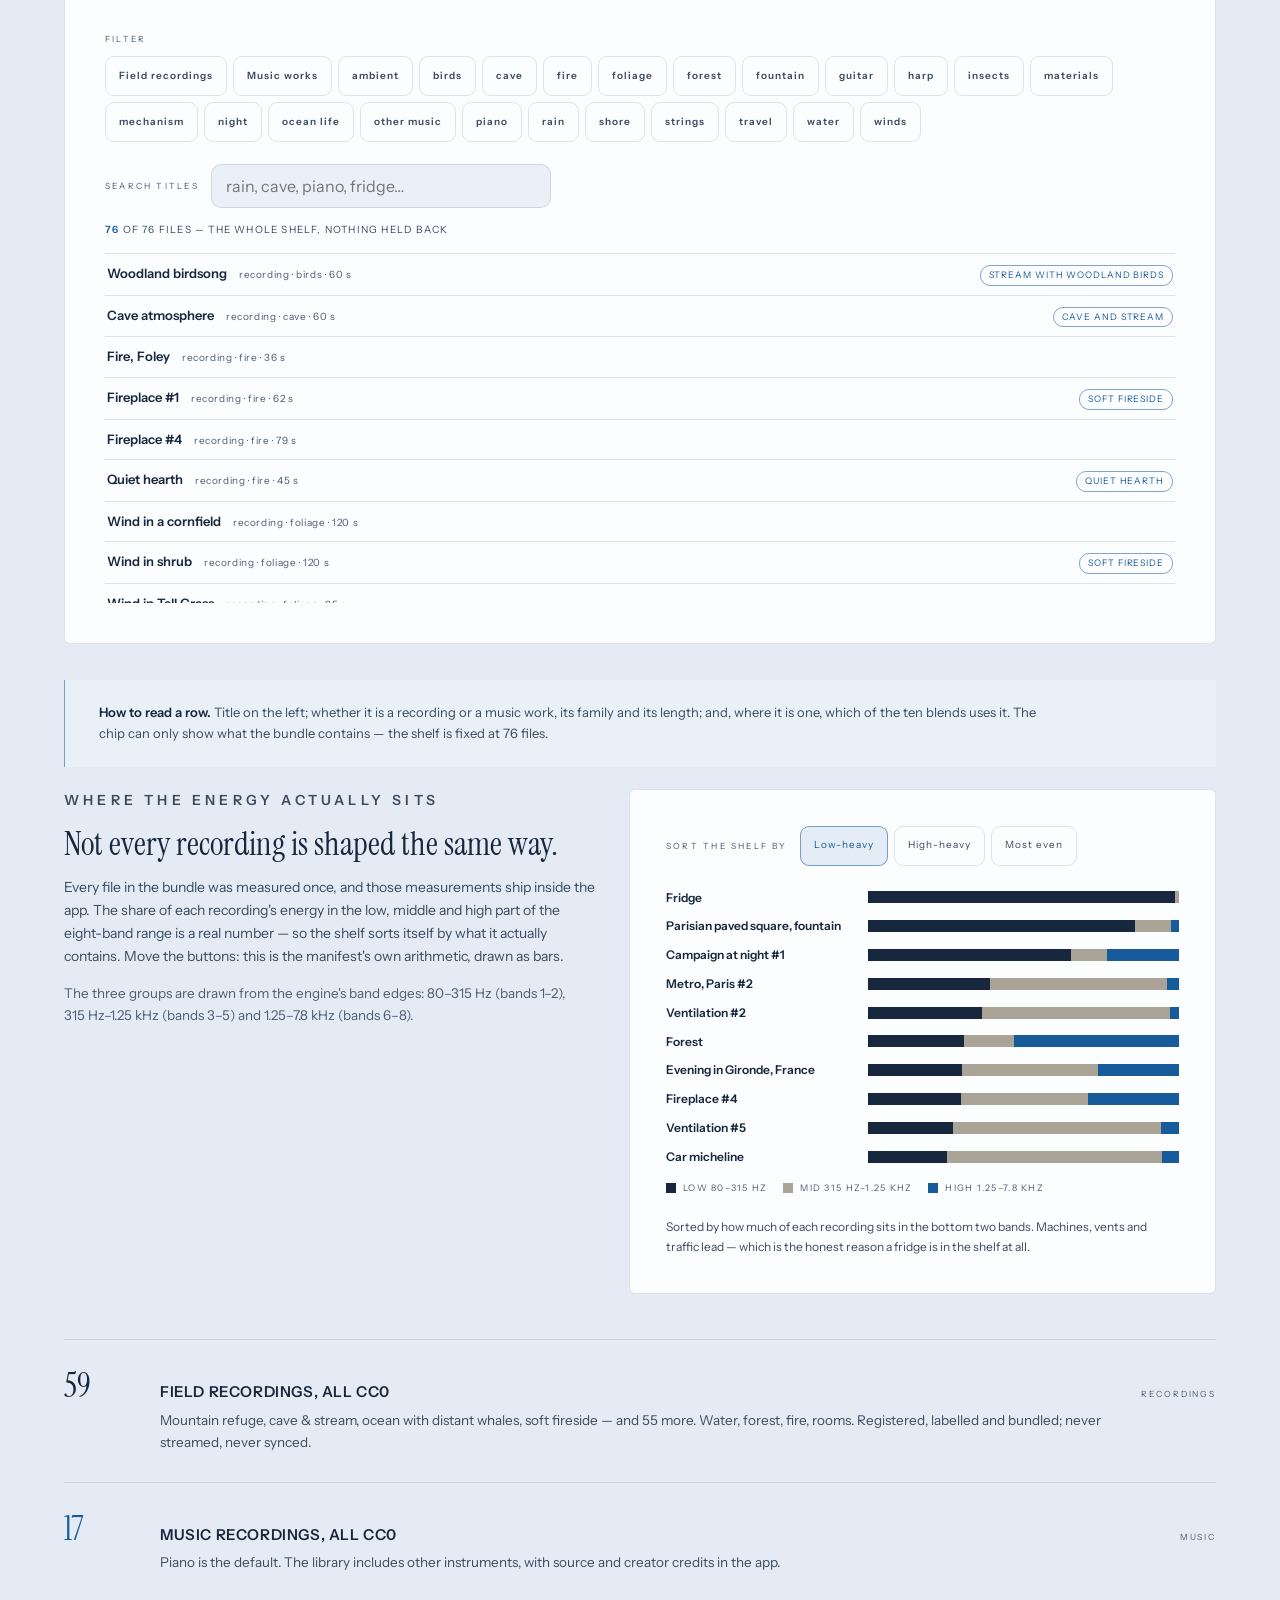
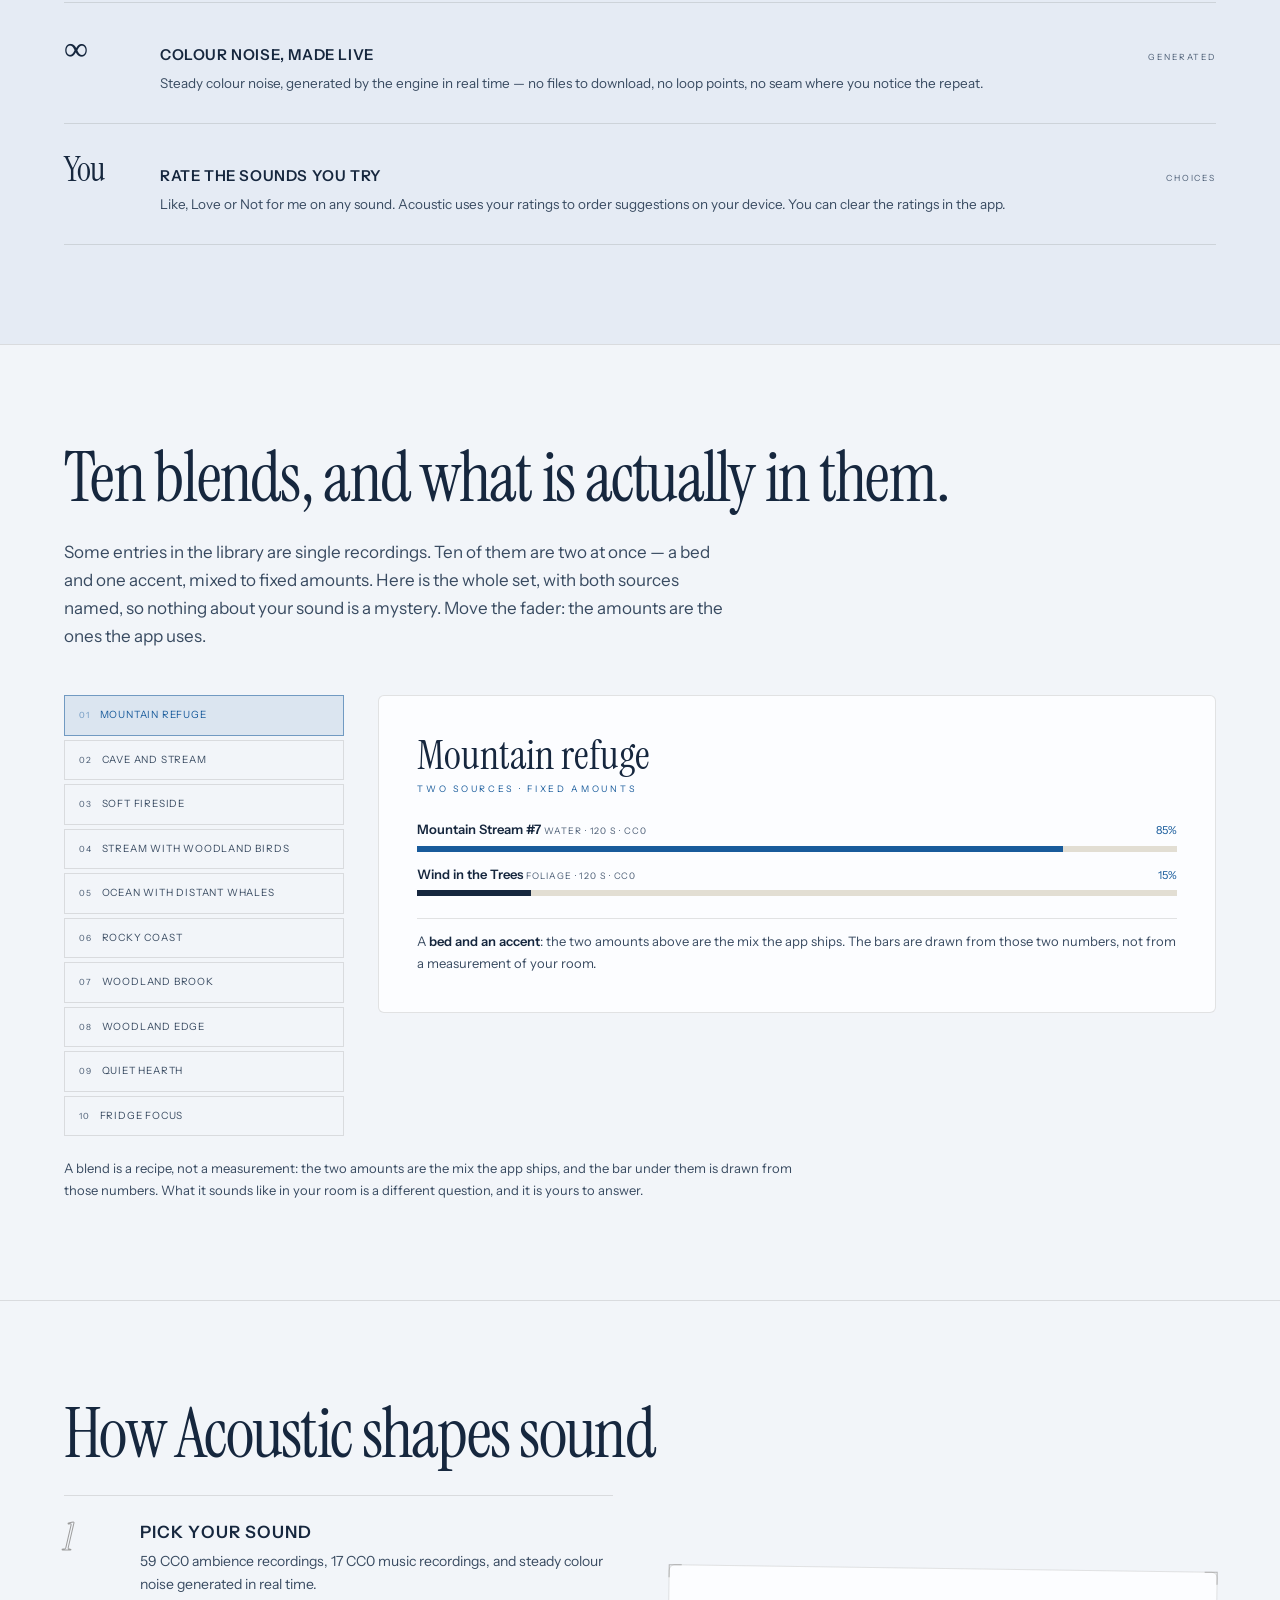
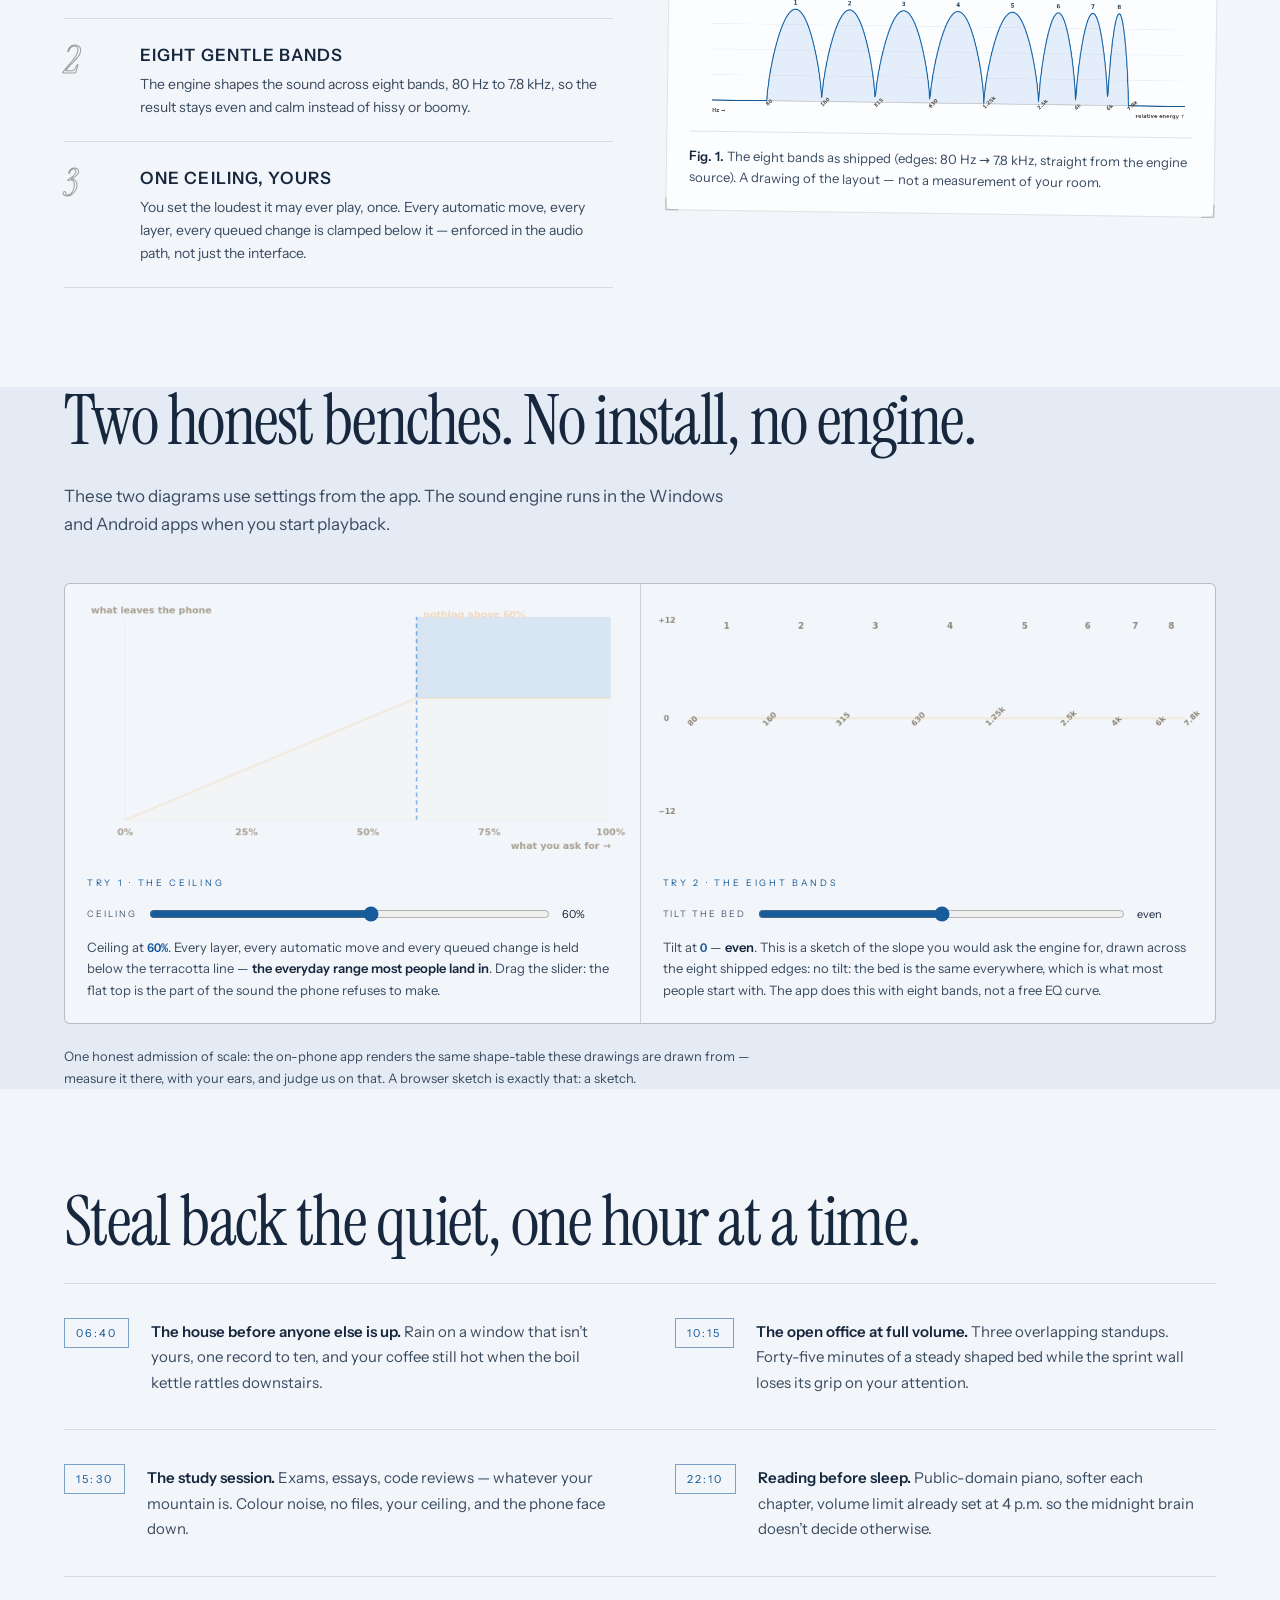
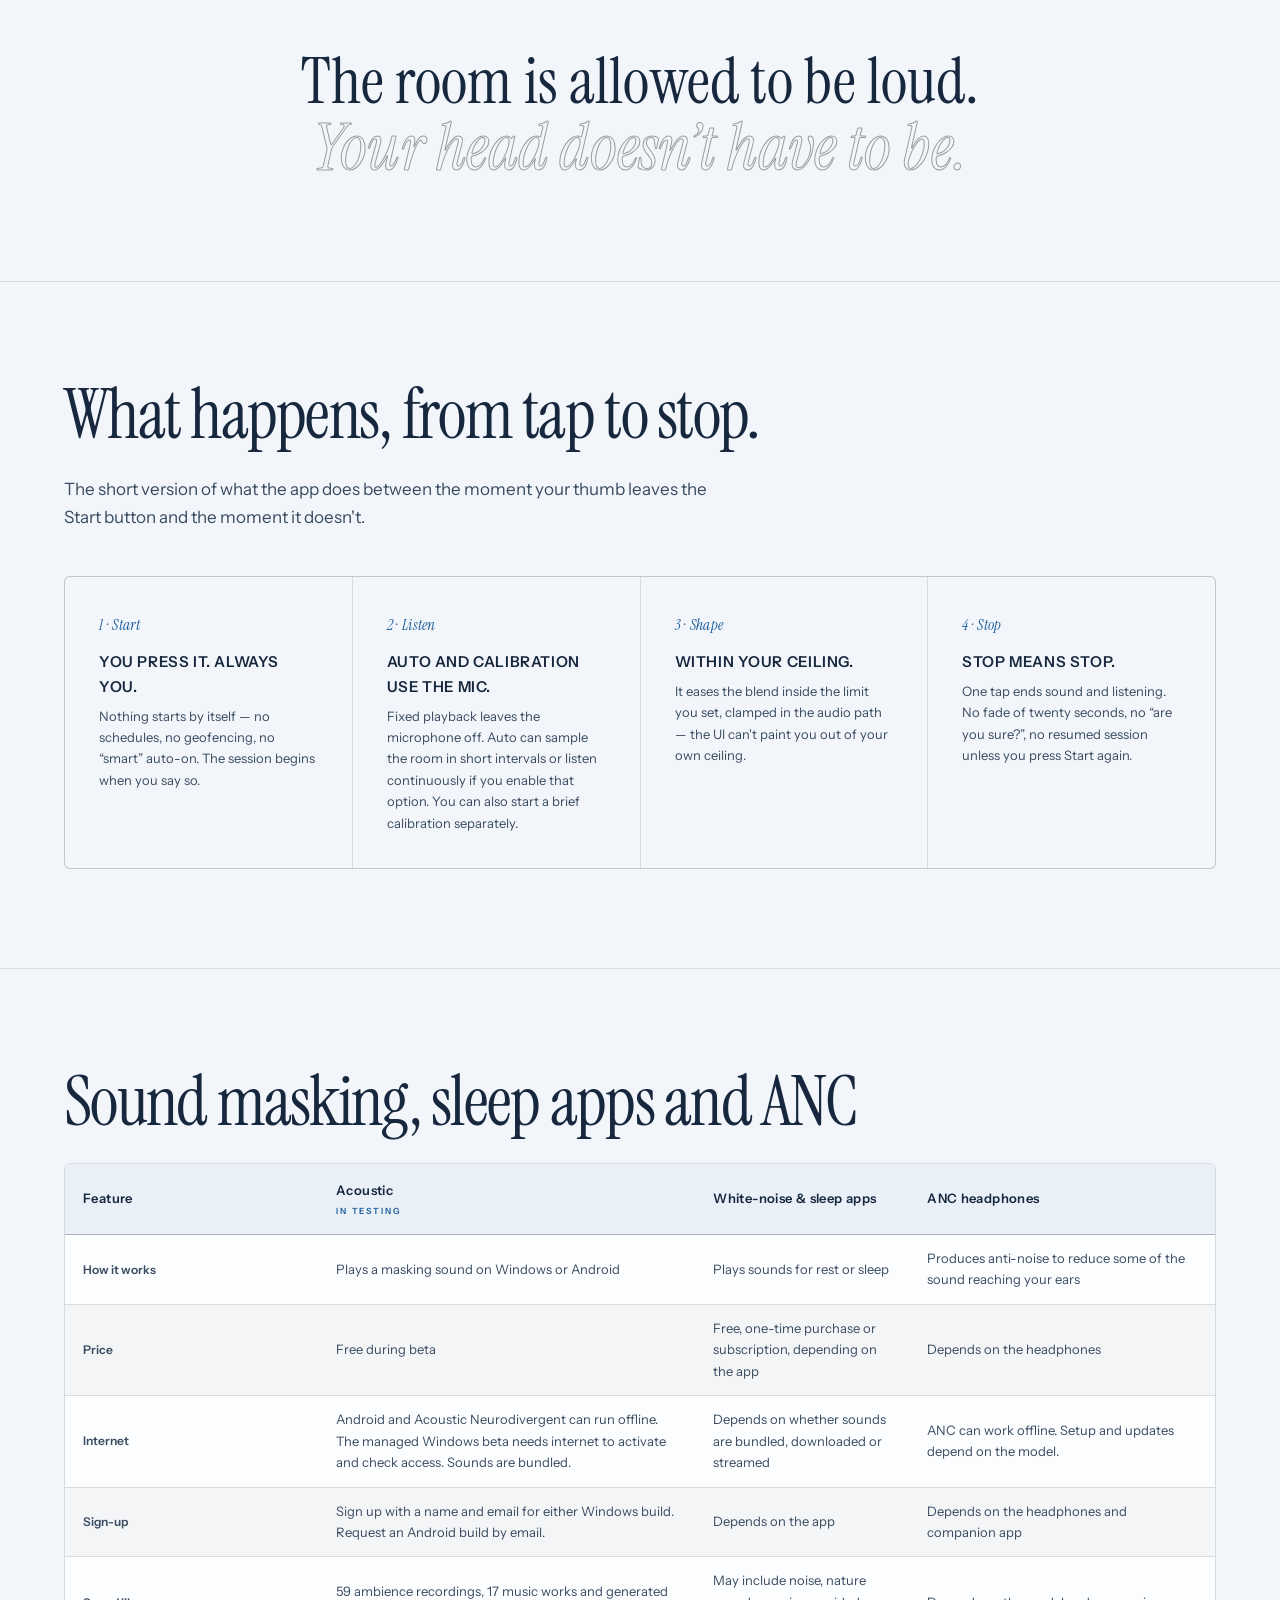
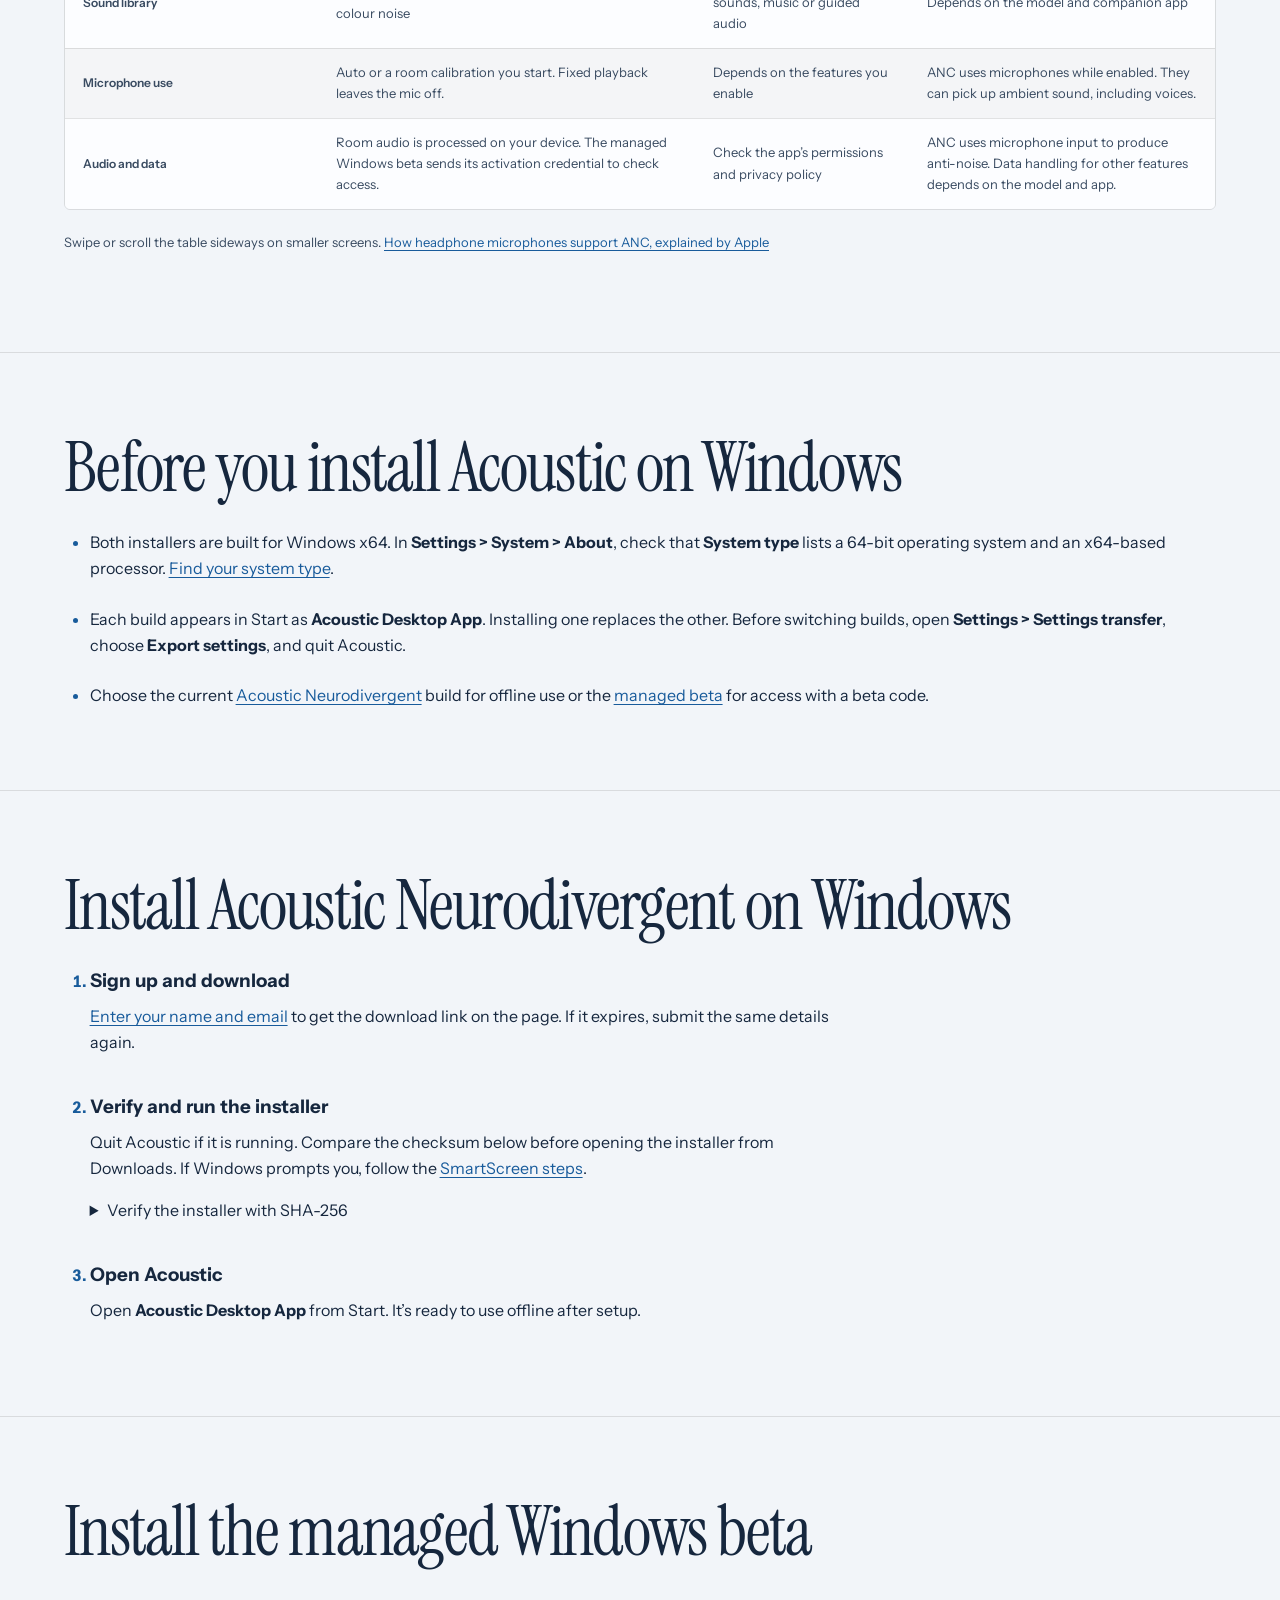
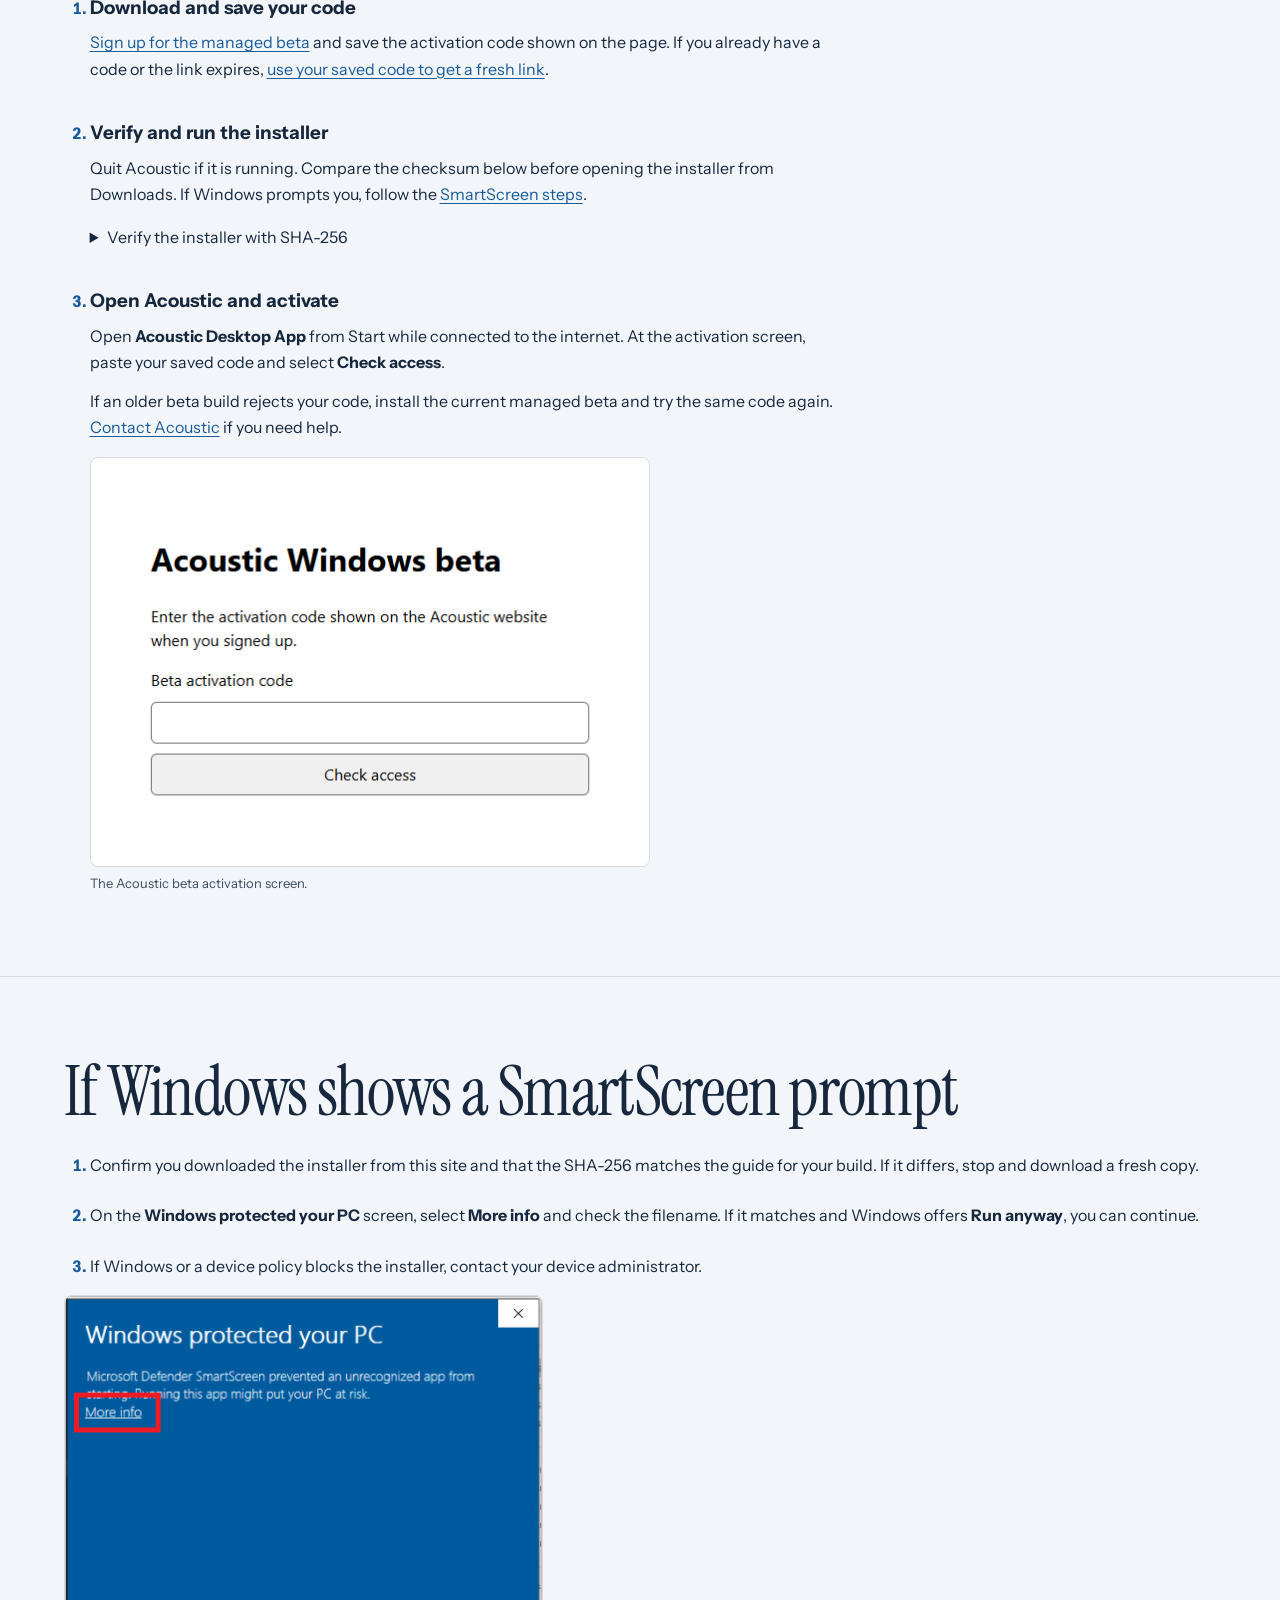
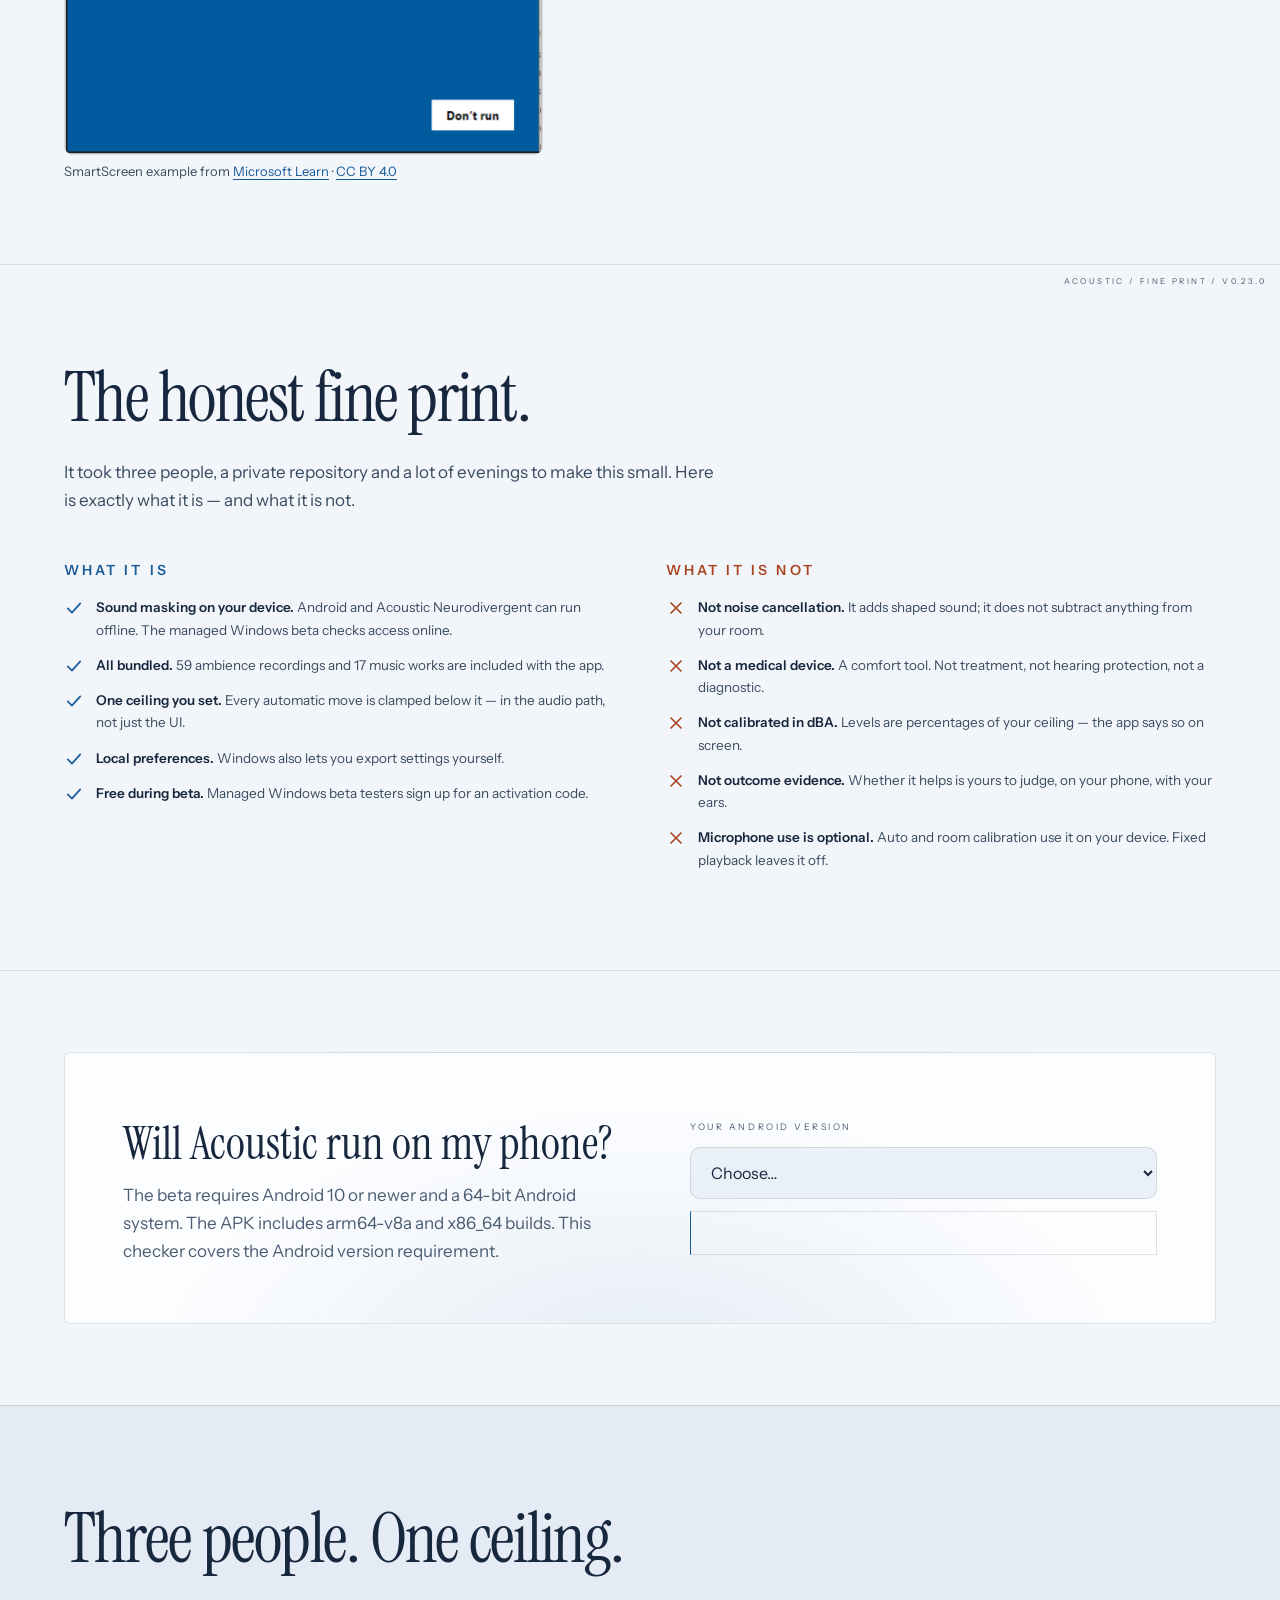
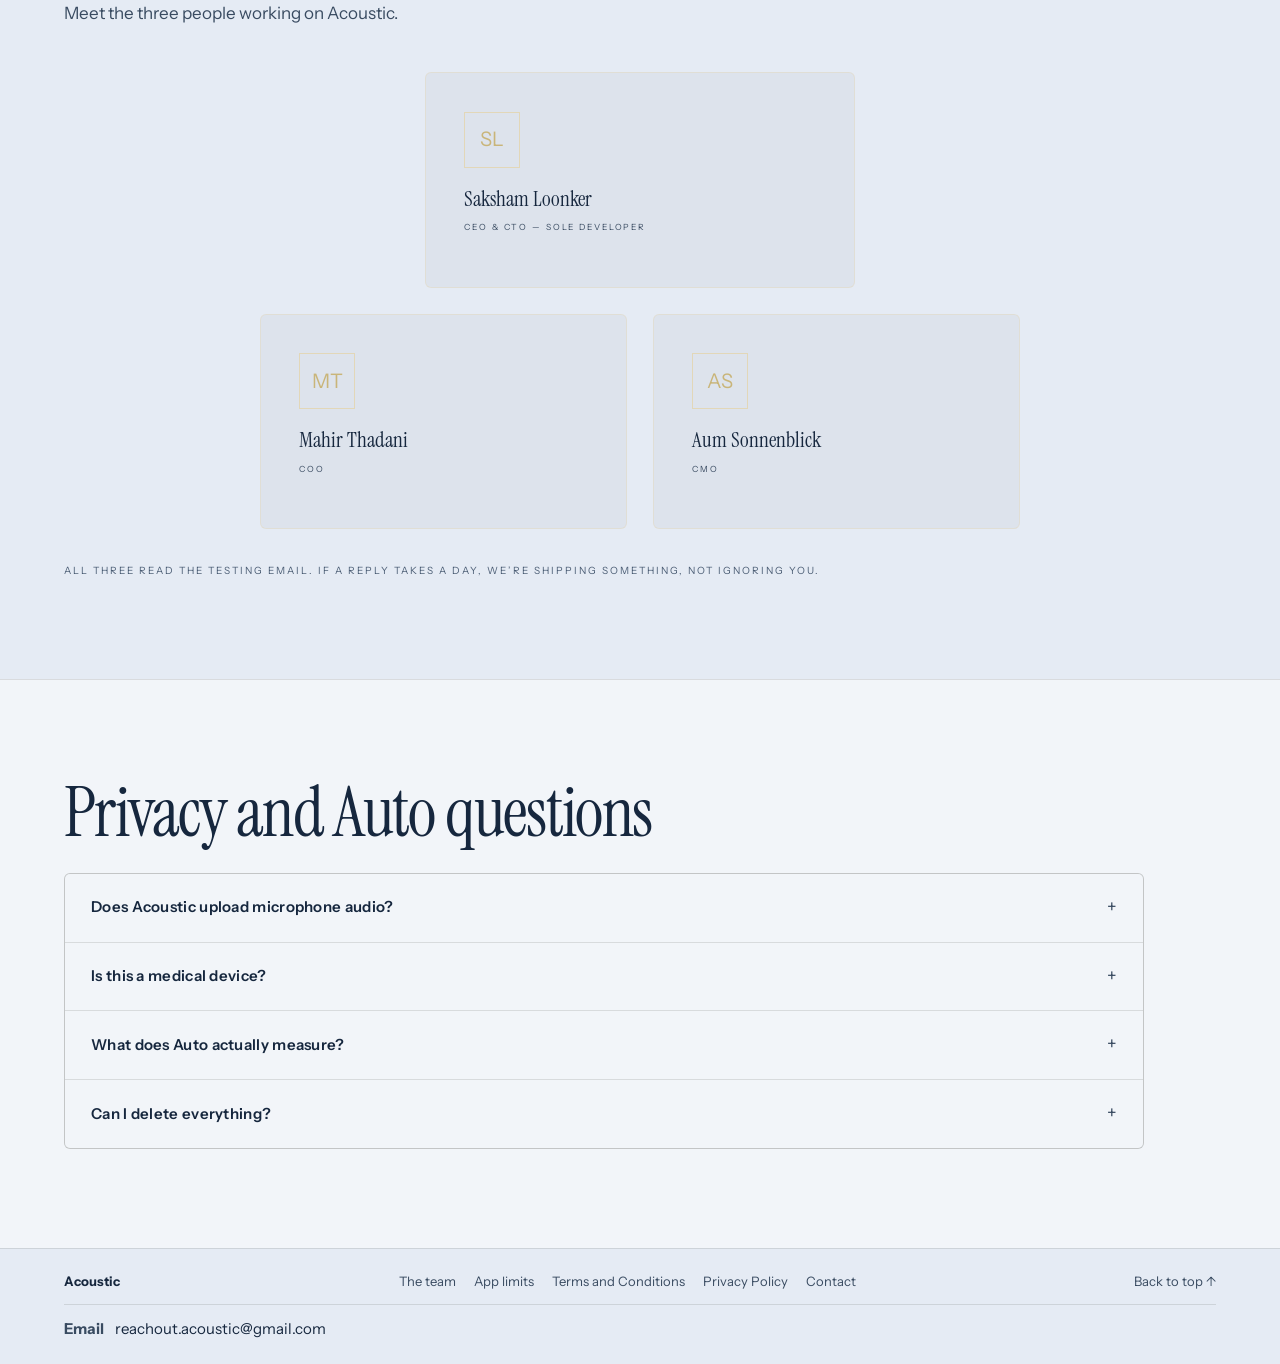
==== commit 3a13d5ca: "Improve both Windows installation flows" ====
--- a/guide.html
+++ b/guide.html
@@ -323,53 +323,85 @@
       <p class="compare-note">Swipe or scroll the table sideways on smaller screens. <a href="https://support.apple.com/en-us/108918">How headphone microphones support ANC, explained by Apple</a></p>
     </div>
   </section>
+  <section class="band band-tight" id="windows-before-install">
+    <div class="wrap">
+      <div class="sec-head"><h2>Before you install Acoustic on Windows</h2></div>
+      <ul class="windows-install-steps">
+        <li>Both installers are built for Windows x64. In <strong>Settings &gt; System &gt; About</strong>, check that <strong>System type</strong> lists a 64-bit operating system and an x64-based processor. <a href="https://support.microsoft.com/en-us/windows/experience/compatibility/32-bit-and-64-bit-windows-frequently-asked-questions">Find your system type</a>.</li>
+        <li>Each build appears in Start as <strong>Acoustic Desktop App</strong>. Installing one replaces the other. Before switching builds, open <strong>Settings &gt; Settings transfer</strong>, choose <strong>Export settings</strong>, and quit Acoustic.</li>
+        <li>Choose the current <a href="#windows-neurodivergent-install">Acoustic Neurodivergent</a> build for offline use or the <a href="#windows-install">managed beta</a> for access with a beta code.</li>
+      </ul>
+    </div>
+  </section>
   <section class="band band-tight" id="windows-neurodivergent-install">
     <div class="wrap">
       <div class="sec-head"><h2>Install Acoustic Neurodivergent on Windows</h2></div>
-      <p class="sec-strap"><a href="index.html#windows-neurodivergent">Sign up to download the 0.9.3 installer for Windows x64</a>. Quit Acoustic, then open the installer from Downloads. Setup replaces an existing Acoustic Desktop App installation. After setup, open Acoustic Desktop App from the Start menu.</p>
-      <p>The installer is unsigned. If you see a SmartScreen prompt, <a href="#windows-smartscreen">check the illustrated steps below</a>.</p>
-      <details class="windows-install-checksum">
-        <summary>Verify the installer with SHA-256</summary>
-        <p>In PowerShell, compare the output of this command with the checksum below. Adjust the path if you saved the installer elsewhere.</p>
-        <p><code>Get-FileHash -Algorithm SHA256 -LiteralPath "$env:USERPROFILE\Downloads\Acoustic-Desktop-App-offline-setup-0.9.3.exe"</code></p>
-        <p><code>1bb84ae2b4418785c2144e451bd1e97a30950172d7250177c992e590ce6eb244</code></p>
-      </details>
-    </div>
-  </section>
-  <section class="band band-tight" id="windows-install">
-    <div class="wrap">
-      <div class="sec-head"><h2>Install the managed Windows beta</h2></div>
-      <p class="sec-strap">The managed beta installer is unsigned, so you may see a Microsoft Defender SmartScreen prompt when you open it. For the current desktop app, <a href="#windows-neurodivergent-install">see the Acoustic Neurodivergent installation steps</a>.</p>
       <ol class="windows-install-steps">
         <li>
-          <h3>Download Acoustic</h3>
-          <p><a href="index.html#windows-beta">Get the managed beta</a> and save your activation code. If you already have a code, <a href="index.html#windows-update">use it to download the installer</a>. Quit Acoustic before running the installer.</p>
-        </li>
-        <li id="windows-smartscreen">
-          <h3>Open the installer from Downloads</h3>
-          <p>If you see <strong>Windows protected your PC</strong>, select <strong>More info</strong>. Check that the file is the Acoustic installer you downloaded from this site, then select <strong>Run anyway</strong> if Windows offers it. If your device blocks the install, check with its administrator.</p>
-          <figure>
-            <img src="assets/screenshots/windows-smartscreen.png" alt="Microsoft Defender SmartScreen warning with the More info link highlighted." width="479" height="460" loading="lazy" decoding="async">
-            <figcaption>SmartScreen example from <a href="https://learn.microsoft.com/en-us/power-automate/desktop-flows/dynamics365-cs-rpa#install-and-configure-contoso-crm-app">Microsoft Learn</a> · <a href="https://creativecommons.org/licenses/by/4.0/">CC BY 4.0</a></figcaption>
-          </figure>
+          <h3>Sign up and download</h3>
+          <p><a href="index.html#windows-neurodivergent">Enter your name and email</a> to get the download link on the page. If it expires, submit the same details again.</p>
+        </li>
+        <li>
+          <h3>Verify and run the installer</h3>
+          <p>Quit Acoustic if it is running. Compare the checksum below before opening the installer from Downloads. If Windows prompts you, follow the <a href="#windows-smartscreen">SmartScreen steps</a>.</p>
+          <details class="windows-install-checksum">
+            <summary>Verify the installer with SHA-256</summary>
+            <p>Run this command in PowerShell, adjusting the path if you saved the installer elsewhere. Compare the result with the checksum below.</p>
+            <p><code>Get-FileHash -Algorithm SHA256 -LiteralPath "$env:USERPROFILE\Downloads\Acoustic-Desktop-App-offline-setup-0.9.3.exe"</code></p>
+            <p><code>1bb84ae2b4418785c2144e451bd1e97a30950172d7250177c992e590ce6eb244</code></p>
+          </details>
+        </li>
+        <li>
+          <h3>Open Acoustic</h3>
+          <p>Open <strong>Acoustic Desktop App</strong> from Start. It&rsquo;s ready to use offline after setup.</p>
+        </li>
+      </ol>
+    </div>
+  </section>
+  <section class="band band-tight" id="windows-install">
+    <div class="wrap">
+      <div class="sec-head"><h2>Install the managed Windows beta</h2></div>
+      <ol class="windows-install-steps">
+        <li>
+          <h3>Download and save your code</h3>
+          <p><a href="index.html#windows-beta">Sign up for the managed beta</a> and save the activation code shown on the page. If you already have a code or the link expires, <a href="index.html#windows-update">use your saved code to get a fresh link</a>.</p>
+        </li>
+        <li>
+          <h3>Verify and run the installer</h3>
+          <p>Quit Acoustic if it is running. Compare the checksum below before opening the installer from Downloads. If Windows prompts you, follow the <a href="#windows-smartscreen">SmartScreen steps</a>.</p>
+          <details class="windows-install-checksum">
+            <summary>Verify the installer with SHA-256</summary>
+            <p>Run this command in PowerShell, adjusting the path if you saved the installer elsewhere. Compare the result with the checksum below.</p>
+            <p><code data-windows-installer-command>Get-FileHash -Algorithm SHA256 -LiteralPath "$env:USERPROFILE\Downloads\Acoustic-Desktop-App-setup-0.8.2-beta.7.exe"</code></p>
+            <p data-windows-version>Version 0.8.2-beta.7 &middot; Windows x64 &middot; 251 MiB</p>
+            <p><code data-windows-checksum>e9e385ee2740fb44f9d20efc85e458c6ab90c6b2191aa5017ee034a418aabd27</code></p>
+            <p><a href="/windows-release">View managed beta release details</a></p>
+          </details>
         </li>
         <li>
           <h3>Open Acoustic and activate</h3>
-          <p>When setup finishes, open <strong>Acoustic Desktop App</strong> from the Start menu. If prompted, paste the code from the website and select <strong>Check access</strong>.</p>
+          <p>Open <strong>Acoustic Desktop App</strong> from Start while connected to the internet. At the activation screen, paste your saved code and select <strong>Check access</strong>.</p>
+          <p>If an older beta build rejects your code, install the current managed beta and try the same code again. <a href="#contact">Contact Acoustic</a> if you need help.</p>
           <figure>
             <img src="assets/screenshots/windows-beta-activation.png" alt="Acoustic Windows beta activation screen with the code field and Check access button." width="560" height="410" loading="lazy" decoding="async">
             <figcaption>The Acoustic beta activation screen.</figcaption>
           </figure>
         </li>
       </ol>
-      <details class="windows-install-checksum">
-        <summary>Verify the installer with SHA-256</summary>
-        <p>In PowerShell, replace the path below with the path to your downloaded installer and run the command. Compare the output to the published SHA-256.</p>
-        <p><code>Get-FileHash -Algorithm SHA256 -LiteralPath "C:\path\to\installer.exe"</code></p>
-        <p data-windows-version>Version 0.8.2-beta.7 &middot; x64</p>
-        <p><code data-windows-checksum></code></p>
-        <p><a href="/windows-release">View managed beta release details</a></p>
-      </details>
+    </div>
+  </section>
+  <section class="band band-tight" id="windows-smartscreen">
+    <div class="wrap">
+      <div class="sec-head"><h2>If Windows shows a SmartScreen prompt</h2></div>
+      <ol class="windows-install-steps">
+        <li>Confirm you downloaded the installer from this site and that the SHA-256 matches the guide for your build. If it differs, stop and download a fresh copy.</li>
+        <li>On the <strong>Windows protected your PC</strong> screen, select <strong>More info</strong> and check the filename. If it matches and Windows offers <strong>Run anyway</strong>, you can continue.</li>
+        <li>If Windows or a device policy blocks the installer, contact your device administrator.</li>
+      </ol>
+      <figure class="windows-installer-example">
+        <img src="assets/screenshots/windows-smartscreen.png" alt="Microsoft Defender SmartScreen warning with the More info link highlighted." width="479" height="460" loading="lazy" decoding="async">
+        <figcaption>SmartScreen example from <a href="https://learn.microsoft.com/en-us/power-automate/desktop-flows/dynamics365-cs-rpa#install-and-configure-contoso-crm-app">Microsoft Learn</a> &middot; <a href="https://creativecommons.org/licenses/by/4.0/">CC BY 4.0</a></figcaption>
+      </figure>
     </div>
   </section>
   <section class="band" id="fineprint">
--- a/styles.css
+++ b/styles.css
@@ -806,8 +806,10 @@
   display: grid; grid-template-columns: repeat(2, minmax(0, 1fr)); gap: 18px;
   width: min(100%, 790px); margin-bottom: 12px; text-align: left;
 }
-.desktop-options-title, #android-beta { grid-column: 1 / -1; }
-.desktop-options-title { font: 400 30px/1.1 var(--serif); }
+.desktop-options-intro, #android-beta { grid-column: 1 / -1; }
+.desktop-options-intro h3 { font: 400 30px/1.1 var(--serif); margin-bottom: 8px; }
+.desktop-options-intro p { color: var(--dim); max-width: 62ch; }
+.desktop-options-intro a { color: var(--accent); text-decoration: underline; text-underline-offset: 3px; }
 .beta-option {
   min-width: 0; padding: clamp(18px, 4vw, 31px); border: 1px solid var(--line-strong);
   border-radius: 8px; background: var(--panel);
@@ -816,6 +818,7 @@
   font: 400 clamp(28px, 4vw, 36px)/1.1 var(--serif); margin-bottom: 8px;
 }
 .beta-option p { color: var(--dim); font-size: 1rem; margin-bottom: 14px; }
+.beta-option .beta-version, .beta-option .beta-hint { font-size: .875rem; }
 .beta-option a:not(.btn-primary) { color: var(--accent); text-decoration: underline; text-underline-offset: 3px; }
 .beta-option form { display: grid; gap: 7px; }
 .beta-option input {
@@ -833,16 +836,16 @@
 .windows-install-steps li::marker { color: var(--accent); font-weight: 700; }
 .windows-install-steps h3 { margin-block: 0 6px; }
 .windows-install-steps p, .windows-install-checksum p { max-width: 68ch; margin-block: 0 12px; }
-.windows-install-steps figure { margin: 16px 0 0; }
-.windows-install-steps img { display: block; max-width: 100%; height: auto; border: 1px solid var(--line); border-radius: 8px; }
-.windows-install-steps figcaption { margin-top: 6px; color: var(--dim); font-size: 13px; }
-.windows-install-checksum { margin-top: 32px; }
+.windows-install-steps figure, .windows-installer-example { margin: 16px 0 0; }
+:is(.windows-install-steps, .windows-installer-example) img { display: block; max-width: 100%; height: auto; border: 1px solid var(--line); border-radius: 8px; }
+:is(.windows-install-steps, .windows-installer-example) figcaption { margin-top: 6px; color: var(--dim); font-size: 13px; }
+.windows-install-checksum { margin-top: 16px; }
 .windows-install-checksum summary { cursor: pointer; margin-bottom: 12px; }
 .windows-install-checksum code { overflow-wrap: anywhere; }
-.windows-install-checksum p:has(code:empty) { display: none; }
-:is(#windows-install, #windows-neurodivergent-install) a { color: var(--accent); text-decoration: underline; text-underline-offset: 3px; }
+:is(#windows-before-install, #windows-install, #windows-neurodivergent-install, #windows-smartscreen) a { color: var(--accent); text-decoration: underline; text-underline-offset: 3px; }
 #windowsBetaResult > p { margin-block: 10px; }
+#windowsBetaResult > a[hidden] { display: none; }
 #windowsBetaCode { font-family: ui-monospace, monospace; }
-.beta-status:empty { display: none; }
+.beta-status:empty { position: absolute; }
 .beta-option .beta-status { margin: 4px 0 0; }
 @media (max-width: 650px) { .beta-options { grid-template-columns: minmax(0, 1fr); } }
